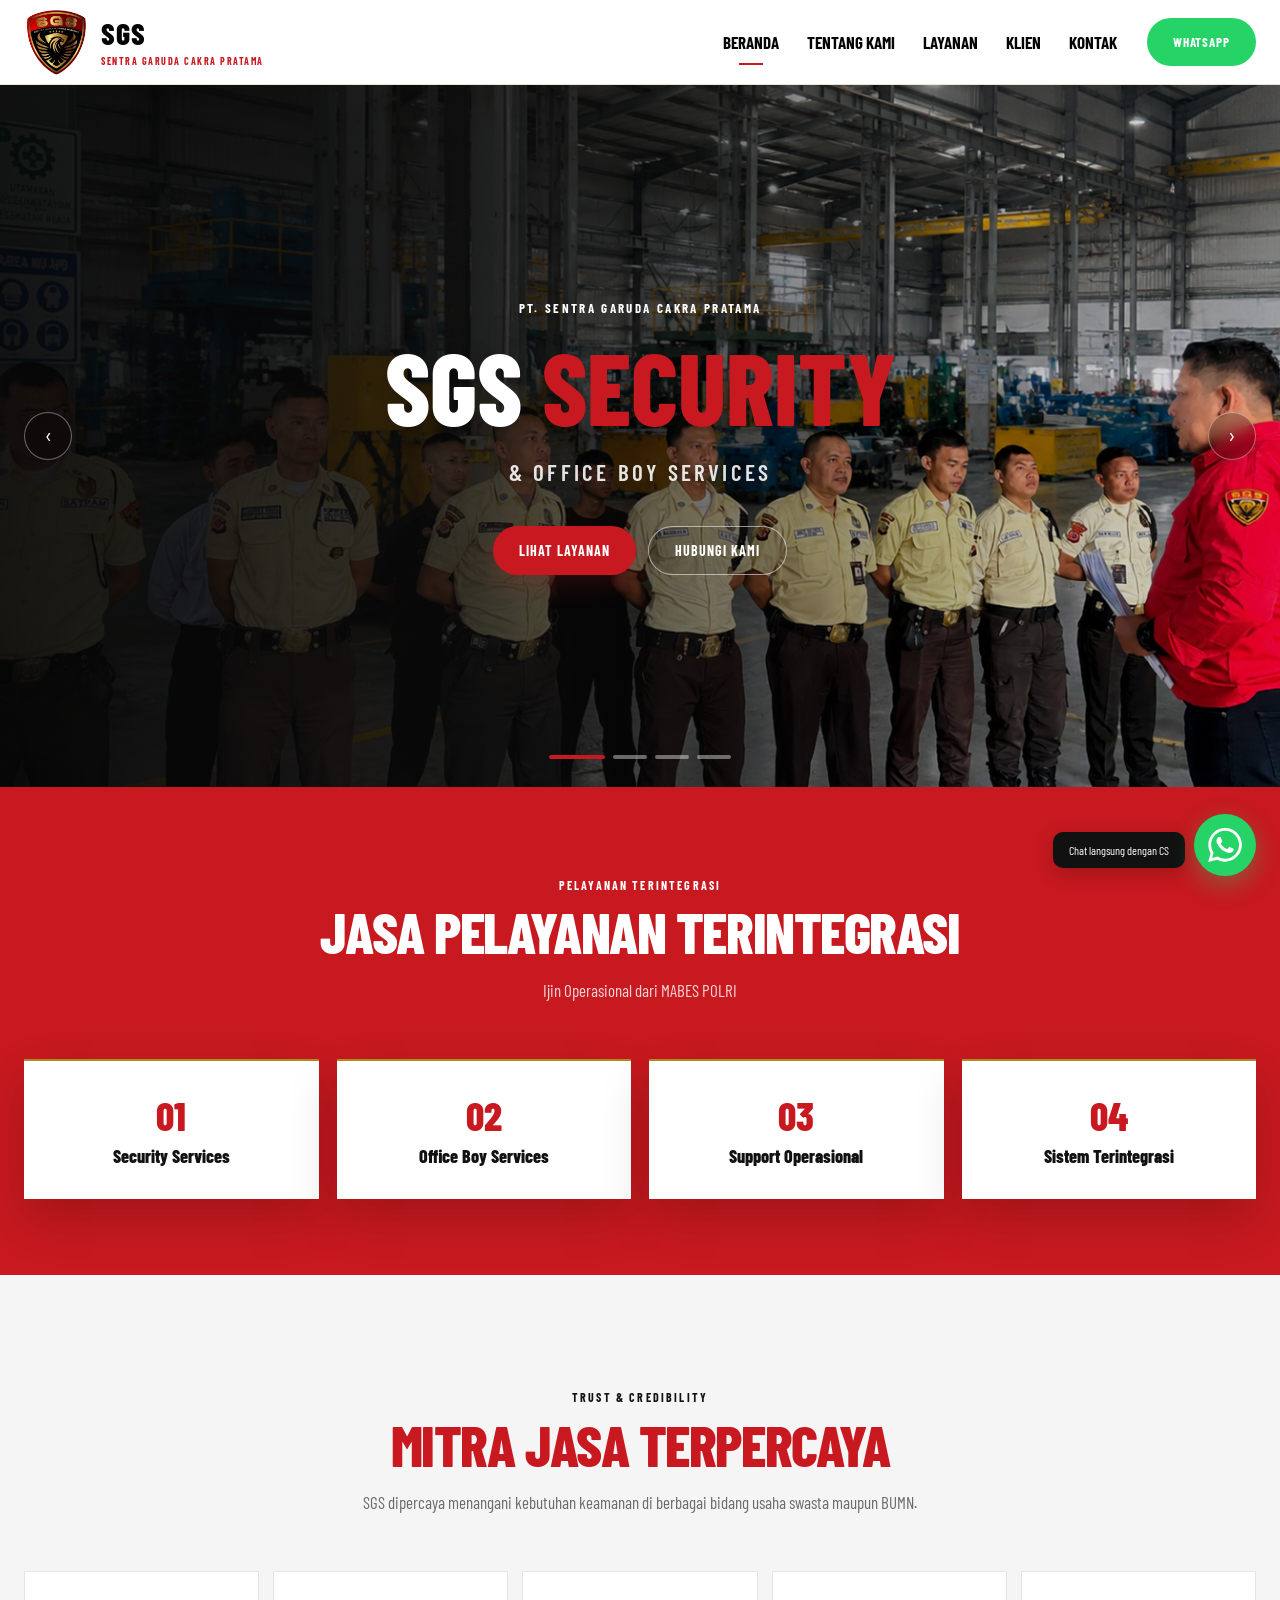
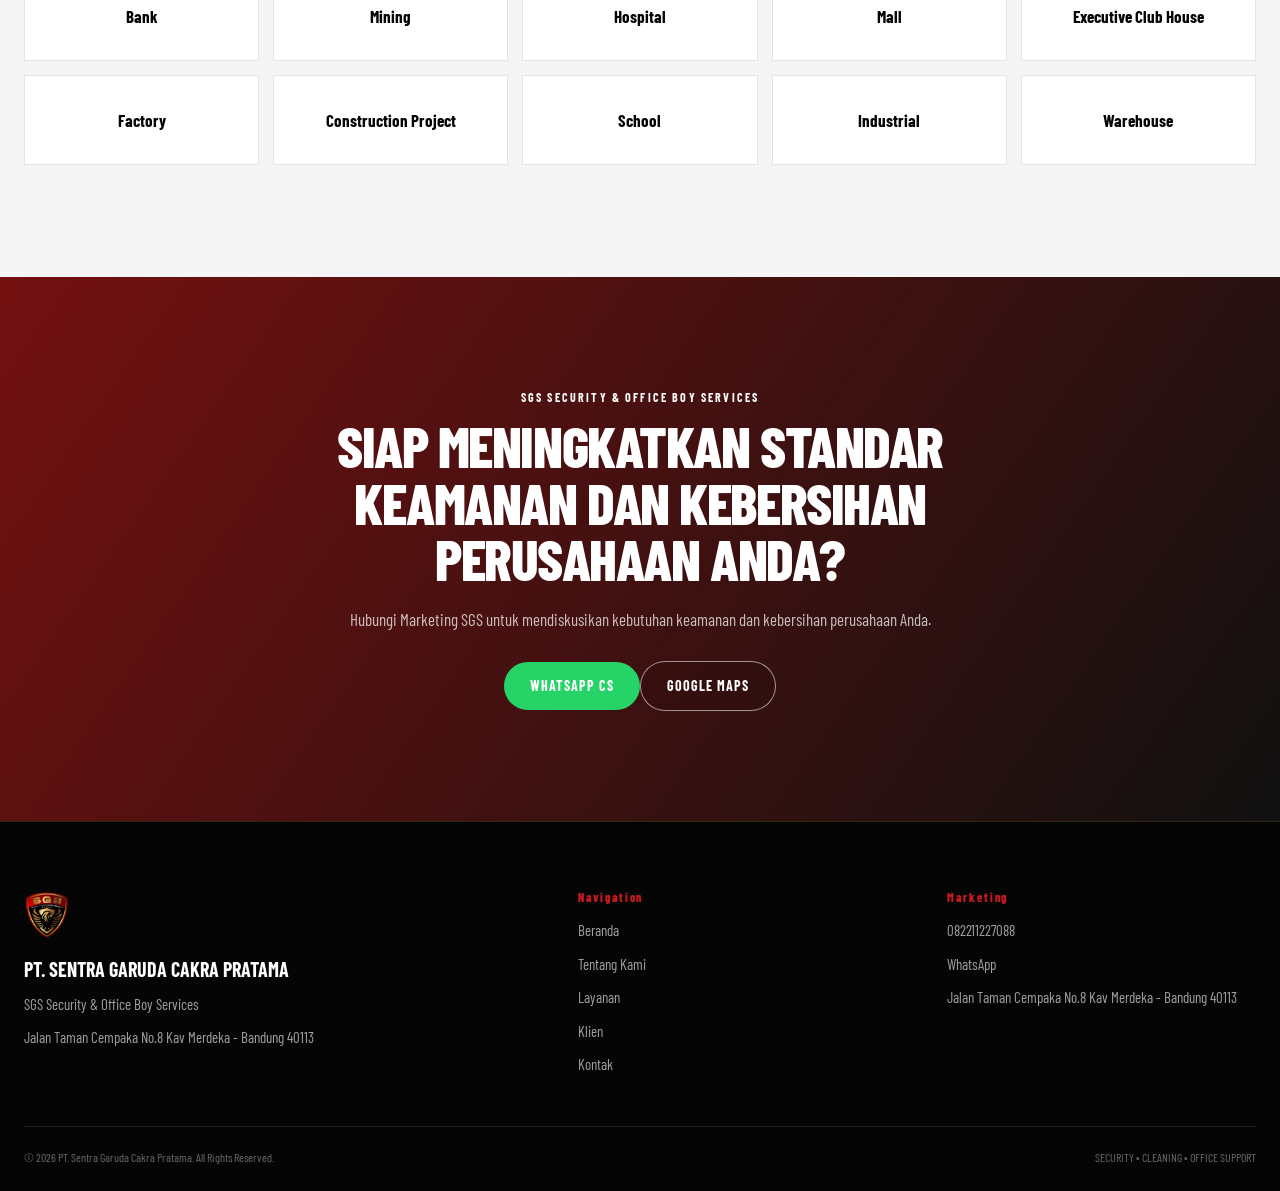
==== index.html @ d211cb9c "Update index.html" ====
<!doctype html>
<html lang="id"><head>
    <meta charset="UTF-8">
    <meta name="viewport" content="width=device-width, initial-scale=1.0">

    <title>PT. Sentra Garuda Cakra Pratama</title>

    <link rel="icon" type="image/png" href="assets/images/logo.png">

    <link rel="stylesheet" href="style.css">
</head><body><header class="navbar"><div class="container nav-inner"><a class="brand" href="index.html" aria-label="SGS Beranda">
      <img src="assets/images/logo.png" alt="Logo SGS">
      <span><strong>SGS</strong><small>SENTRA GARUDA CAKRA PRATAMA</small></span>
    </a><nav class="nav-links" aria-label="Navigasi utama">
      <a href="index.html" class="active">BERANDA</a>
      <a href="tentang.html" class="">TENTANG KAMI</a>
      <a href="layanan.html" class="">LAYANAN</a>
      <a href="klien.html" class="">KLIEN</a>
      <a href="kontak.html" class="">KONTAK</a>
    </nav>
      <a class="btn-wa nav-wa" href="https://wa.me/6282211227088" target="_blank" rel="noopener">WhatsApp</a>
      <button class="menu-toggle" aria-label="Buka menu" aria-expanded="false">☰</button>
    </div><nav class="mobile-drawer" aria-label="Navigasi mobile">
      <a href="index.html">Beranda</a><a href="tentang.html">Tentang Kami</a><a href="layanan.html">Layanan</a>
      <a href="kontak.html">Kontak</a>
      <a class="btn-wa" href="https://wa.me/6282211227088" target="_blank" rel="noopener">Hubungi via WhatsApp</a>
    </nav></header><main>
<main>
<section id="beranda" class="hero">
  <div class="hero-slides">
    <div class="hero-slide active"><img src="assets/images/satpam-industri-brief.jpg" alt="Security profesional SGS"></div>
    <div class="hero-slide"><img src="assets/images/IMG-20260704-WA0585.jpg" alt="Personel SGS profesional"></div>
    <div class="hero-slide"><img src="assets/images/hero-security.jpg" alt="Operasional SGS"></div>
    <div class="hero-slide"><img src="assets/images/tentang-kami-2.jpg" alt="Tim SGS"></div>
  </div>
  <div class="hero-content">
    <div class="hero-tag">PT. SENTRA GARUDA CAKRA PRATAMA</div>
    <h1>SGS <span>SECURITY</span></h1>
    <div class="hero-sub">&amp; Office Boy Services</div>
    <div class="hero-actions"><a class="btn btn-red" href="layanan.html">Lihat Layanan</a><a class="btn btn-outline" href="kontak.html">Hubungi Kami</a></div>
  </div>
  <button class="hero-arrow prev" aria-label="Slide sebelumnya">‹</button><button class="hero-arrow next" aria-label="Slide berikutnya">›</button>
  <div class="hero-dots" aria-label="Indikator slider"><button class="hero-dot active" aria-label="Slide 1"></button><button class="hero-dot" aria-label="Slide 2"></button><button class="hero-dot" aria-label="Slide 3"></button><button class="hero-dot" aria-label="Slide 4"></button></div>
</section>

<section class="integrated reveal">
  <div class="container">
    <div class="section-head">
      <div class="eyebrow" style="color:#fff">Pelayanan Terintegrasi</div>
      <h2>JASA PELAYANAN TERINTEGRASI</h2>
      <p>Ijin Operasional dari MABES POLRI</p>
    </div>
    <div class="pillars">
      <article class="pillar"><div class="num">01</div><h3>Security Services</h3></article>
      <article class="pillar"><div class="num">02</div><h3>Office Boy Services</h3></article>
      <article class="pillar"><div class="num">03</div><h3>Support Operasional</h3></article>
      <article class="pillar"><div class="num">04</div><h3>Sistem Terintegrasi</h3></article>
    </div>
  </div>
</section>

<section class="section trust reveal">
  <div class="container">
    <div class="section-head">
      <div class="eyebrow">Trust &amp; Credibility</div>
      <h2>MITRA JASA TERPERCAYA</h2>
      <p>SGS dipercaya menangani kebutuhan keamanan di berbagai bidang usaha swasta maupun BUMN.</p>
    </div>
    <div class="industry-grid">
      <div class="industry">Bank</div><div class="industry">Mining</div><div class="industry">Hospital</div>
      <div class="industry">Mall</div><div class="industry">Executive Club House</div><div class="industry">Factory</div>
      <div class="industry">Construction Project</div><div class="industry">School</div><div class="industry">Industrial</div>
      <div class="industry">Warehouse</div>
    </div>
  </div>
</section>

<section class="cta">
  <div class="container">
    <div class="eyebrow" style="color:#fff">SGS Security &amp; Office Boy Services</div>
    <h2>SIAP MENINGKATKAN STANDAR KEAMANAN DAN KEBERSIHAN PERUSAHAAN ANDA?</h2>
    <p>Hubungi Marketing SGS untuk mendiskusikan kebutuhan keamanan dan kebersihan perusahaan Anda.</p>
    <a class="btn-wa" href="https://wa.me/6282211227088" target="_blank" rel="noopener">Whatsapp CS</a><a class="btn btn-outline" href="kontak.html">Google Maps</a>
  </div>
</section>
</main><footer class="footer">
  <div class="container">
    <div class="footer-grid">
      <div class="footer-brand"><img src="assets/images/logo.png" alt="Logo SGS"><strong>PT. SENTRA GARUDA CAKRA PRATAMA</strong><p>SGS Security &amp; Office Boy Services</p><p>Jalan Taman Cempaka No.8 Kav Merdeka - Bandung 40113</p></div>
      <div><h4>Navigation</h4><a href="index.html">Beranda</a><a href="tentang.html">Tentang Kami</a><a href="layanan.html">Layanan</a><a href="tentang.html#klien">Klien</a><a href="kontak.html">Kontak</a></div>
      <div><h4>Marketing</h4><a href="tel:082211227088">082211227088</a><a href="https://wa.me/6282211227088" target="_blank" rel="noopener">WhatsApp</a><p>Jalan Taman Cempaka No.8 Kav Merdeka - Bandung 40113</p></div>
    </div>
    <div class="footer-bottom"><span>© 2026 PT. Sentra Garuda Cakra Pratama. All Rights Reserved.</span><span>SECURITY • CLEANING • OFFICE SUPPORT</span></div>
  </div>
</footer><a href="https://wa.me/6281234567890"
   class="wa-float"
   target="_blank"
   rel="noopener"
   aria-label="Chat WhatsApp">

    <svg viewBox="0 0 24 24" aria-hidden="true">
        <path d="M20.52 3.48A11.86 11.86 0 0 0 12.08 0C5.54 0 .22 5.32.22 11.86c0 2.09.55 4.13 1.59 5.93L.12 24l6.36-1.67a11.82 11.82 0 0 0 5.6 1.42h.01c6.54 0 11.86-5.32 11.86-11.86 0-3.17-1.23-6.15-3.43-8.41zM12.09 21.73h-.01a9.84 9.84 0 0 1-5.02-1.38l-.36-.21-3.77.99 1.01-3.67-.23-.38a9.85 9.85 0 0 1-1.51-5.22c0-5.43 4.42-9.85 9.86-9.85 2.63 0 5.1 1.03 6.96 2.89a9.8 9.8 0 0 1 2.89 6.96c0 5.44-4.42 9.87-9.82 9.87zm5.4-7.39c-.3-.15-1.77-.87-2.04-.97-.27-.1-.47-.15-.67.15-.2.3-.77.97-.95 1.17-.17.2-.35.22-.65.07-.3-.15-1.26-.46-2.4-1.47-.89-.79-1.49-1.77-1.66-2.07-.17-.3-.02-.46.13-.61.13-.13.3-.35.45-.52.15-.17.2-.3.3-.5.1-.2.05-.37-.02-.52-.07-.15-.67-1.62-.92-2.22-.24-.58-.49-.5-.67-.51h-.57c-.2 0-.52.07-.79.37-.27.3-1.04 1.02-1.04 2.49s1.07 2.89 1.22 3.09c.15.2 2.1 3.21 5.08 4.5.71.31 1.26.49 1.69.63.71.23 1.36.2 1.87.12.57-.08 1.77-.72 2.02-1.42.25-.7.25-1.3.17-1.42-.07-.12-.27-.2-.57-.35z"/>
    </svg>

</a>

<div class="wa-label">
    Chat langsung dengan CS
</div><script src="script.js"></script></body></html>
---- style.css ----
@import url('https://fonts.googleapis.com/css2?family=Barlow+Condensed:wght@400;500;600;700;800&display=swap');

/* =========================================================
   ROOT / GLOBAL
   ========================================================= */

:root {
    --red: #C7191F;
    --red-dark: #8F1717;
    --black: #050505;
    --dark: #111;
    --white: #fff;
    --light: #F5F5F5;
    --gray: #6B6B6B;
    --gold: #B28A24;
    --line: rgba(5, 5, 5, .10);
    --shadow: 0 18px 45px rgba(0, 0, 0, .09);
    --font: "Barlow Condensed", sans-serif;
}

* {
    box-sizing: border-box;
    margin: 0;
    padding: 0;
}

html {
    scroll-behavior: smooth;
}

body {
    font-family: var(--font);
    font-size: 17px;
    line-height: 1.7;
    color: var(--black);
    background: #fff;
    overflow-x: hidden;
}

img {
    display: block;
    max-width: 100%;
}

a {
    color: inherit;
    text-decoration: none;
}

button,
input,
textarea {
    font: inherit;
}

button {
    cursor: pointer;
}

.container {
    width: min(1320px, calc(100% - 48px));
    margin: auto;
}

h1,
h2,
h3,
h4 {
    font-weight: 800;
    line-height: .98;
}

h2 {
    font-size: clamp(38px, 4.5vw, 58px);
    letter-spacing: -.025em;
}

.eyebrow {
    font-size: 12px;
    font-weight: 700;
    letter-spacing: .18em;
    text-transform: uppercase;
    color: #111;
}

.section {
    padding: 112px 0;
}

.section-head {
    text-align: center;
    max-width: 760px;
    margin: 0 auto 54px;
}

.section-head h2 {
    color: var(--red);
    margin-top: 8px;
}

.section-head p {
    margin-top: 16px;
    color: var(--gray);
}


/* =========================================================
   BUTTONS
   ========================================================= */

.btn,
.btn-wa {
    display: inline-flex;
    align-items: center;
    justify-content: center;
    gap: 9px;
    min-height: 48px;
    padding: 12px 26px;
    border-radius: 999px;
    font-size: 14px;
    font-weight: 700;
    letter-spacing: .07em;
    text-transform: uppercase;
    transition: .3s ease;
}

.btn-red {
    background: var(--red);
    color: #fff;
    box-shadow: 0 10px 24px rgba(199, 25, 31, .18);
}

.btn-red:hover {
    background: var(--red-dark);
    transform: translateY(-2px);
}

.btn-outline {
    border: 1px solid rgba(255, 255, 255, .55);
    color: #fff;
    background: rgba(0, 0, 0, .08);
}

.btn-outline:hover {
    border-color: var(--red);
    color: var(--red);
    background: #fff;
}

.btn-wa {
    background: #25D366;
    color: #fff;
}

.btn-wa:hover {
    background: #128C4A;
    transform: translateY(-2px);
}


/* =========================================================
   NAVBAR / BRAND
   ========================================================= */

.navbar {
    position: sticky;
    top: 0;
    z-index: 100;
    background: rgba(255, 255, 255, .96);
    backdrop-filter: blur(14px);
    border-bottom: 1px solid rgba(178, 138, 36, .22);
}

.nav-inner {
    height: 84px;
    display: flex;
    align-items: center;
    gap: 30px;
}

.brand {
    display: flex;
    align-items: center;
    gap: 12px;
    margin-right: auto;
}

.brand img {
    width: 65px;
    height: 65px;
    object-fit: contain;
}

.brand span {
    display: flex;
    flex-direction: column;
    justify-content: center;
}

.brand strong {
    display: block;
    font-size: 30px;
    line-height: 1;
    font-weight: 800;
    letter-spacing: 1px;
}

.brand small {
    display: block;
    margin-top: 8px;
    font-size: 10px;
    line-height: 1;
    font-weight: 700;
    letter-spacing: 1.5px;
    color: var(--red);
}

.nav-links {
    display: flex;
    align-items: center;
    gap: 28px;
    font-size: 17px;
    font-weight: 700;
}

.nav-links a {
    position: relative;
    padding: 10px 0;
}

.nav-links a::after {
    content: "";
    position: absolute;
    left: 50%;
    bottom: 1px;
    width: 0;
    height: 2px;
    background: var(--red);
    transform: translateX(-50%);
    transition: .25s;
}

.nav-links a:hover::after,
.nav-links a.active::after {
    width: 24px;
}

.nav-wa {
    font-size: 13px;
    white-space: nowrap;
}

.menu-toggle {
    display: none;
    border: 0;
    background: none;
    font-size: 30px;
    line-height: 1;
}

.mobile-drawer {
    display: none;
}


/* =========================================================
   HERO
   ========================================================= */

.hero {
    position: relative;
    height: clamp(650px, 78vh, 800px);
    min-height: 620px;
    color: #fff;
    overflow: hidden;
    background: #111;
}

.hero-slides,
.hero-slide {
    position: absolute;
    inset: 0;
}

.hero-slide {
    opacity: 0;
    visibility: hidden;
    transition: opacity .7s ease;
}

.hero-slide.active {
    opacity: 1;
    visibility: visible;
}

.hero-slide img {
    width: 100%;
    height: 100%;
    object-fit: cover;
    transform: scale(1.02);
    transition: transform 6s ease;
}

.hero-slide.active img {
    transform: scale(1.08);
}

.hero-slide::after {
    content: "";
    position: absolute;
    inset: 0;
    background:
        linear-gradient(
            90deg,
            rgba(5, 5, 5, .93) 0%,
            rgba(10, 10, 10, .82) 36%,
            rgba(0, 0, 0, .32) 72%,
            rgba(0, 0, 0, .08)
        );
}

.hero-content {
    position: relative;
    z-index: 2;
    height: 100%;
    display: flex;
    flex-direction: column;
    align-items: center;
    justify-content: center;
    text-align: center;
    padding: 40px 24px;
}

.hero-tag {
    font-size: 13px;
    font-weight: 700;
    letter-spacing: .18em;
    text-transform: uppercase;
    color: #fff;
    margin-bottom: 18px;
}

.hero h1 {
    font-size: clamp(54px, 8vw, 100px);
    max-width: 900px;
    text-transform: uppercase;
    text-shadow: 0 10px 30px rgba(0, 0, 0, .3);
}

.hero h1 span {
    color: var(--red);
}

.hero-sub {
    margin-top: 18px;
    font-size: clamp(17px, 2vw, 23px);
    font-weight: 600;
    letter-spacing: .14em;
    text-transform: uppercase;
    color: rgba(255, 255, 255, .88);
}

.hero-actions {
    display: flex;
    gap: 12px;
    margin-top: 34px;
}

.hero-arrow {
    position: absolute;
    z-index: 5;
    top: 50%;
    width: 48px;
    height: 48px;
    border-radius: 50%;
    border: 1px solid rgba(255, 255, 255, .38);
    background: rgba(0, 0, 0, .22);
    color: #fff;
    font-size: 23px;
    transform: translateY(-50%);
    backdrop-filter: blur(8px);
}

.hero-arrow:hover {
    background: var(--red);
    border-color: var(--red);
}

.prev {
    left: 24px;
}

.next {
    right: 24px;
}

.hero-dots {
    position: absolute;
    z-index: 6;
    left: 50%;
    bottom: 28px;
    transform: translateX(-50%);
    display: flex;
    gap: 8px;
}

.hero-dot {
    width: 34px;
    height: 4px;
    border: 0;
    border-radius: 999px;
    background: rgba(255, 255, 255, .4);
}

.hero-dot.active {
    width: 56px;
    background: var(--red);
}


/* =========================================================
   PROFILE
   ========================================================= */

.profile-grid,
.partner-grid {
    display: grid;
    grid-template-columns: .9fr 1.1fr;
    gap: 80px;
    align-items: center;
}

.media-frame {
    position: relative;
}

.media-frame::before {
    content: "";
    position: absolute;
    top: -20px;
    left: -20px;
    width: 70%;
    height: 70%;
    border: 1px solid var(--gold);
    z-index: -1;
}

.media-frame img {
    width: 100%;
    aspect-ratio: 4 / 3;
    object-fit: cover;
    box-shadow: var(--shadow);
}

.copy h2 {
    color: var(--red);
    margin-top: 8px;
}

.copy p {
    margin-top: 18px;
    color: #000;
    max-width: 720px;
}

.copy p + p {
    margin-top: 12px;
}


/* =========================================================
   INTEGRATED / SERVICES
   ========================================================= */

.integrated {
    background: var(--red);
    color: #fff;
    padding: 88px 0 76px;
}

.integrated .section-head h2,
.services .section-head h2 {
    color: #fff;
}

.integrated .section-head p {
    color: rgba(255, 255, 255, .82);
}

.pillars {
    display: grid;
    grid-template-columns: repeat(4, 1fr);
    gap: 18px;
}

.pillar {
    background: #fff;
    color: #111;
    padding: 34px 24px;
    text-align: center;
    box-shadow: 0 20px 45px rgba(0, 0, 0, .18);
    border-top: 2px solid var(--gold);
}

.pillar .num {
    font-size: 40px;
    font-weight: 800;
    color: var(--red);
    line-height: 1;
}

.pillar h3 {
    font-size: 18px;
    margin-top: 13px;
}

.services {
    background: var(--red);
    color: #fff;
    padding-top: 40px;
}

.services .section-head {
    text-align: left;
    margin: 0 0 38px;
}

.gold-line {
    display: block;
    width: 84px;
    height: 2px;
    background: var(--gold);
    margin-top: 16px;
}

.service-grid {
    display: grid;
    grid-template-columns: repeat(6, minmax(0, 1fr));
    gap: 18px;
}

.service-card {
    background: #fff;
    color: #111;
    box-shadow: 0 12px 28px rgba(0, 0, 0, .13);
    transition: .3s ease;
    min-width: 0;
}

.service-card:hover {
    transform: translateY(-6px);
    box-shadow: 0 22px 42px rgba(0, 0, 0, .22);
}

.service-image {
    height: 150px;
    overflow: hidden;
    background: #ddd;
}

.service-image img {
    width: 100%;
    height: 100%;
    object-fit: cover;
    transition: .45s ease;
}

.service-card:hover .service-image img {
    transform: scale(1.045);
}

.service-body {
    min-height: 205px;
    padding: 24px 16px;
    display: flex;
    flex-direction: column;
    align-items: center;
    text-align: center;
}

.service-body h3 {
    font-size: 20px;
    color: var(--red);
    text-transform: uppercase;
}

.meta {
    margin-top: 10px;
    color: var(--gray);
    font-size: 13px;
}

.service-body .btn {
    margin-top: auto;
    min-height: 38px;
    padding: 8px 18px;
    font-size: 11px;
}


/* =========================================================
   OFFICE
   ========================================================= */

.office {
    padding: 112px 0;
}

.office-card {
    display: grid;
    grid-template-columns: 1.1fr 1fr;
    background: #fff;
    border: 1px solid var(--line);
    box-shadow: var(--shadow);
    overflow: hidden;
}

.office-card img {
    width: 100%;
    height: 100%;
    min-height: 390px;
    object-fit: cover;
}

.office-copy {
    padding: 52px;
}

.office-copy h2 {
    color: var(--red);
}

.office-copy p {
    margin-top: 18px;
    color: #000;
}

.feature-grid {
    display: grid;
    grid-template-columns: repeat(3, 1fr);
    gap: 18px;
    margin-top: 28px;
}

.feature {
    padding: 24px;
    border: 1px solid var(--line);
    background: var(--light);
}

.feature b {
    display: block;
    color: var(--red);
    font-size: 18px;
}

.feature span {
    display: block;
    margin-top: 5px;
    color: var(--gray);
}


/* =========================================================
   TRUST / INDUSTRY
   ========================================================= */

.trust {
    background: var(--light);
}

.industry-grid {
    display: grid;
    grid-template-columns: repeat(5, 1fr);
    gap: 14px;
}

.industry {
    background: #fff;
    border: 1px solid var(--line);
    padding: 24px 14px;
    text-align: center;
    font-weight: 700;
    min-height: 90px;
    display: grid;
    place-items: center;
}


/* =========================================================
   SYSTEM
   ========================================================= */

.system-grid {
    display: grid;
    grid-template-columns: 1.1fr .9fr;
    gap: 70px;
    align-items: center;
}

.system-visual {
    background: #111;
    color: #fff;
    padding: 42px;
    min-height: 390px;
    display: grid;
    place-items: center;
    position: relative;
    overflow: hidden;
}

.system-visual::before,
.system-visual::after {
    content: "";
    position: absolute;
    border: 1px solid rgba(199, 25, 31, .5);
    border-radius: 50%;
}

.system-visual::before {
    width: 260px;
    height: 260px;
}

.system-visual::after {
    width: 430px;
    height: 430px;
}

.system-core {
    position: relative;
    z-index: 2;
    width: 150px;
    height: 150px;
    border-radius: 50%;
    background: var(--red);
    display: grid;
    place-items: center;
    text-align: center;
    font-weight: 800;
    text-transform: uppercase;
    box-shadow: 0 0 0 14px rgba(199, 25, 31, .12);
}

.system-node {
    position: absolute;
    z-index: 3;
    background: #fff;
    color: #111;
    padding: 8px 14px;
    border-radius: 999px;
    font-size: 13px;
    font-weight: 700;
}

.node-a {
    top: 28px;
    left: 28px;
}

.node-b {
    top: 28px;
    right: 28px;
}

.node-c {
    bottom: 28px;
    left: 28px;
}

.node-d {
    bottom: 28px;
    right: 28px;
}


/* =========================================================
   TOPOLOGY - DARK
   ========================================================= */

.topology {
    background: #111;
    color: #fff;
}

.topology .section-head h2 {
    color: #fff;
}

.topology-map {
    position: relative;
    min-height: 420px;
    display: grid;
    place-items: center;
}

.topology-core {
    width: 190px;
    height: 190px;
    border-radius: 50%;
    border: 2px solid var(--red);
    display: grid;
    place-items: center;
    text-align: center;
    font-weight: 800;
    font-size: 22px;
    background: #171717;
    z-index: 2;
}

.topology-node {
    position: absolute;
    width: 180px;
    padding: 15px;
    text-align: center;
    border: 1px solid rgba(255, 255, 255, .2);
    background: #171717;
    font-weight: 700;
}

.topology-node::after {
    content: "";
    position: absolute;
    width: 1px;
    height: 120px;
    background: rgba(178, 138, 36, .55);
    left: 50%;
    z-index: -1;
}

.t1 {
    top: 0;
    left: 50%;
    transform: translateX(-50%);
}

.t1::after {
    top: 100%;
}

.t2 {
    left: 0;
    top: 50%;
    transform: translateY(-50%);
}

.t2::after {
    left: 100%;
    top: 50%;
    width: 160px;
    height: 1px;
}

.t3 {
    right: 0;
    top: 50%;
    transform: translateY(-50%);
}

.t3::after {
    right: 100%;
    left: auto;
    top: 50%;
    width: 160px;
    height: 1px;
}

.t4 {
    bottom: 0;
    left: 50%;
    transform: translateX(-50%);
}

.t4::after {
    bottom: 100%;
    top: auto;
}

.t5 {
    left: 18%;
    bottom: 30px;
}

.t6 {
    right: 18%;
    bottom: 30px;
}


/* =========================================================
   NETWORK TOPOLOGY
   ========================================================= */

.network-topology {
    position: relative;
    display: block;
    width: 100%;
    padding: 90px 0 110px;
    background: #fff;
    overflow: hidden;
}

.network-heading {
    position: relative;
    text-align: center;
    margin-bottom: 70px;
}

.network-heading span {
    display: block;
    margin-bottom: 10px;
    font-size: 13px;
    font-weight: 700;
    letter-spacing: 4px;
    text-transform: uppercase;
    color: #777;
}

.network-heading h2 {
    margin: 0;
    font-size: 42px;
    line-height: 1.15;
    font-weight: 800;
    letter-spacing: -1px;
    color: #111;
}

.topology-wrapper {
    position: relative;
    width: 100%;
    max-width: 1050px;
    height: 720px;
    margin: 0 auto;
}

.topology-item {
    position: absolute;
    width: 220px;
    text-align: center;
    z-index: 5;
}

.topology-logo {
    position: relative;
    width: 180px;
    height: 140px;
    margin: 0 auto 15px;
    display: flex;
    align-items: center;
    justify-content: center;
    background: #fff;
    transition: transform .45s ease, box-shadow .45s ease;
}

.topology-logo img {
    display: block;
    max-width: 150px;
    max-height: 120px;
    width: auto;
    height: auto;
    object-fit: contain;
    filter: grayscale(100%);
    opacity: .65;
    transition: filter .45s ease, opacity .45s ease, transform .45s ease;
}

.topology-item:hover .topology-logo {
    transform: translateY(-8px);
}

.topology-item:hover .topology-logo img {
    filter: grayscale(0%);
    opacity: 1;
    transform: scale(1.08);
}

.topology-item h4,
.topology-item strong {
    display: block;
    width: 100%;
    margin: 0;
    font-size: 12px;
    line-height: 1.4;
    font-weight: 700;
    letter-spacing: .5px;
    color: #555;
    text-align: center;
    transition: color .3s ease;
}

.topology-item:hover h4,
.topology-item:hover strong {
    color: #111;
}

.topology-center {
    position: absolute;
    left: 50%;
    top: 50%;
    width: 190px;
    height: 190px;
    transform: translate(-50%, -50%);
    display: flex;
    align-items: center;
    justify-content: center;
    border: 1px solid #ddd;
    border-radius: 50%;
    background: #fff;
    z-index: 10;
}

.topology-center::before {
    content: "";
    position: absolute;
    width: 160px;
    height: 160px;
    border: 1px solid #e21c2a;
    border-radius: 50%;
    transition: transform .5s ease;
}

.topology-center:hover::before {
    transform: scale(1.08);
}

.topology-center::after {
    display: none;
}

.topology-center-inner {
    position: relative;
    z-index: 2;
    text-align: center;
}

.topology-center-inner span {
    display: block;
    margin-bottom: 5px;
    font-size: 18px;
    font-weight: 800;
    color: #111;
}

.topology-center-inner strong {
    display: block;
    font-size: 16px;
    font-weight: 800;
    letter-spacing: .5px;
    color: #111;
}

.network-center {
    position: relative;
    width: 135px;
    height: 135px;
    display: flex;
    align-items: center;
    justify-content: center;
    z-index: 20;
}

.network-center img {
    width: 110px;
    height: auto;
    max-width: 110px;
    max-height: 110px;
    object-fit: contain;
    display: block;
    margin: 0;
}

.topology-item-1 {
    top: 20px;
    left: 80px;
}

.topology-item-2 {
    top: 20px;
    right: 80px;
}

.topology-item-3 {
    top: 270px;
    left: 0;
}

.topology-item-4 {
    top: 270px;
    right: 0;
}

.topology-item-5 {
    bottom: 10px;
    left: 80px;
}

.topology-item-6 {
    bottom: 10px;
    right: 80px;
}

.topology-line {
    position: absolute;
    background: #ddd;
    z-index: 1;
}

.line-top {
    width: 1px;
    height: 120px;
    top: 140px;
    left: 50%;
    transform: translateX(-50%);
}

.line-bottom {
    width: 1px;
    height: 120px;
    bottom: 130px;
    left: 50%;
    transform: translateX(-50%);
}

.line-left-top {
    width: 250px;
    height: 1px;
    top: 350px;
    left: 190px;
}

.line-right-top {
    width: 250px;
    height: 1px;
    top: 350px;
    right: 190px;
}

.line-left-bottom {
    width: 190px;
    height: 1px;
    top: 475px;
    left: 260px;
    transform: rotate(-25deg);
    transform-origin: left center;
}

.line-right-bottom {
    width: 190px;
    height: 1px;
    top: 475px;
    right: 260px;
    transform: rotate(25deg);
    transform-origin: right center;
}

.topology-line::after {
    content: "";
    position: absolute;
    width: 7px;
    height: 7px;
    border-radius: 50%;
    background: #e21c2a;
    top: 50%;
    left: 50%;
    transform: translate(-50%, -50%);
}


/* =========================================================
   WHY / PERFORMANCE
   ========================================================= */

.why-grid {
    display: grid;
    grid-template-columns: repeat(3, 1fr);
    gap: 16px;
}

.why-card {
    padding: 28px 20px;
    border: 1px solid var(--line);
    background: #fff;
    box-shadow: 0 10px 30px rgba(0, 0, 0, .05);
}

.why-card .num {
    font-size: 42px;
    color: var(--red);
    font-weight: 800;
}

.why-card h3 {
    font-size: 19px;
    margin-top: 12px;
}

.why-card p {
    margin-top: 9px;
    color: var(--gray);
    font-size: 15px;
}

.performance {
    background: var(--light);
}

.timeline {
    display: grid;
    grid-template-columns: repeat(5, 1fr);
    position: relative;
    gap: 18px;
}

.timeline::before {
    content: "";
    position: absolute;
    top: 38px;
    left: 7%;
    right: 7%;
    height: 2px;
    background: var(--gold);
}

.step {
    position: relative;
    text-align: center;
}

.step-num {
    width: 76px;
    height: 76px;
    border-radius: 50%;
    background: var(--red);
    color: #fff;
    margin: 0 auto 22px;
    display: grid;
    place-items: center;
    font-size: 27px;
    font-weight: 800;
    border: 7px solid var(--light);
    position: relative;
    z-index: 2;
}

.step h3 {
    font-size: 18px;
}

.step p {
    margin-top: 7px;
    color: var(--gray);
    font-size: 15px;
}


/* =========================================================
   CONTACT
   ========================================================= */

.contact {
    background: #fff;
}

.contact-grid {
    display: grid;
    grid-template-columns: .85fr 1.15fr;
    gap: 70px;
    align-items: start;
}

.contact-card {
    background: #111;
    color: #fff;
    padding: 42px;
    box-shadow: var(--shadow);
}

.contact-card h2 {
    color: #fff;
}

.contact-card h2 span {
    color: var(--red);
}

.contact-item {
    margin-top: 28px;
}

.contact-item b {
    display: block;
    color: #fff;
    font-size: 13px;
    letter-spacing: .14em;
}

.contact-item span {
    display: block;
    margin-top: 4px;
    color: rgba(255, 255, 255, .72);
}

.contact-actions {
    display: flex;
    gap: 10px;
    flex-wrap: wrap;
    margin-top: 28px;
}

.form {
    padding: 8px 0;
}

.field {
    margin-bottom: 18px;
}

.field label {
    display: block;
    font-weight: 700;
    margin-bottom: 6px;
}

.field input,
.field textarea {
    width: 100%;
    border: 1px solid #ccc;
    padding: 13px 15px;
    border-radius: 12px;
    outline: 0;
}

.field input:focus,
.field textarea:focus {
    border-color: var(--red);
    box-shadow: 0 0 0 3px rgba(199, 25, 31, .08);
}

.field textarea {
    min-height: 130px;
    resize: vertical;
}

.form-error {
    color: var(--red);
    font-size: 14px;
    margin-top: 6px;
    display: none;
}

.form-status {
    margin-top: 12px;
    font-weight: 600;
    display: none;
}

.map-wrap {
    height: 380px;
    border-top: 1px solid var(--line);
}

.map-wrap iframe {
    width: 100%;
    height: 100%;
    border: 0;
}


/* =========================================================
   CTA / FOOTER
   ========================================================= */

.cta {
    background: linear-gradient(125deg, #741010, #111);
    color: #fff;
    text-align: center;
    padding: 110px 0;
    position: relative;
    overflow: hidden;
}

.cta h2 {
    max-width: 820px;
    margin: 10px auto 18px;
}

.cta p {
    max-width: 650px;
    margin: auto;
    color: rgba(255, 255, 255, .72);
}

.cta .btn-wa {
    margin-top: 28px;
}

.footer {
    background: #050505;
    color: #fff;
    padding: 70px 0 24px;
    border-top: 1px solid rgba(178, 138, 36, .25);
}

.footer-grid {
    display: grid;
    grid-template-columns: 1.6fr 1fr 1fr;
    gap: 60px;
    padding-bottom: 40px;
    border-bottom: 1px solid rgba(255, 255, 255, .1);
}

.footer-brand img {
    width: 46px;
}

.footer-brand strong {
    display: block;
    margin-top: 14px;
    font-size: 20px;
}

.footer-brand p {
    margin-top: 6px;
    color: rgba(255, 255, 255, .5);
}

.footer h4 {
    font-size: 12px;
    letter-spacing: .16em;
    color: var(--red);
    margin-bottom: 15px;
}

.footer a,
.footer p {
    display: block;
    color: rgba(255, 255, 255, .62);
    font-size: 15px;
    margin-bottom: 8px;
}

.footer a:hover {
    color: #fff;
}

.footer-bottom {
    display: flex;
    justify-content: space-between;
    gap: 20px;
    padding-top: 20px;
    color: rgba(255, 255, 255, .4);
    font-size: 12px;
}


/* =========================================================
   PAGE HERO
   ========================================================= */

.page-hero {
    background: linear-gradient(
        110deg,
        #080808 0%,
        #161616 60%,
        #651015 100%
    );
    color: #fff;
    padding: 105px 0 92px;
    border-bottom: 2px solid var(--red);
}

.page-hero h1 {
    font-size: clamp(52px, 7vw, 86px);
    margin-top: 8px;
    text-transform: uppercase;
}

.page-hero h1 span {
    color: var(--red);
}

.page-hero p {
    max-width: 680px;
    margin-top: 18px;
    color: rgba(255, 255, 255, .72);
    font-size: 18px;
}

.services-page {
    padding: 88px 0;
}

.services-page .service-grid {
    margin-bottom: 0;
}


/* =========================================================
   CLIENT PAGE - HERO
   ========================================================= */

.client-hero {
    padding: 105px 0 88px;
    background:
        linear-gradient(
            100deg,
            rgba(7, 7, 7, .96),
            rgba(16, 16, 16, .86)
        ),
        url("assets/images/reference-3.jpg") center / cover;
    color: #fff;
}

.client-hero-grid {
    display: grid;
    grid-template-columns: 1.3fr .7fr;
    gap: 70px;
    align-items: end;
}

.client-hero h1 {
    margin: 0;
    font-size: clamp(58px, 7vw, 100px);
    line-height: .9;
    letter-spacing: -2px;
}

.client-hero h1 span {
    color: var(--red);
}

.client-hero p {
    max-width: 620px;
    margin: 26px 0 30px;
    color: rgba(255, 255, 255, .72);
    font-size: 17px;
    line-height: 1.7;
}

.client-hero-stat {
    padding-left: 35px;
    border-left: 1px solid rgba(255, 255, 255, .22);
}

.stat-big {
    font-size: clamp(80px, 9vw, 130px);
    line-height: .8;
    font-weight: 800;
    color: var(--red);
}

.stat-label {
    margin-top: 18px;
    font-size: 12px;
    font-weight: 800;
    letter-spacing: 3px;
}

.stat-rule {
    width: 55px;
    height: 3px;
    margin: 18px 0;
    background: var(--gold);
}

.client-hero-stat p {
    margin: 0;
    color: rgba(255, 255, 255, .58);
    font-size: 14px;
    line-height: 1.7;
}


/* =========================================================
   CLIENT PAGE - INTRO
   ========================================================= */

.client-intro {
    padding: 80px 0 55px;
    background: #fff;
}

.client-intro-grid {
    display: grid;
    grid-template-columns: 1fr 1fr;
    gap: 80px;
    align-items: end;
}

.client-intro .section-head {
    margin: 0;
}

.client-intro h2 {
    margin: 12px 0 0;
}

.client-intro h2 span {
    color: var(--red);
}

.client-intro-copy {
    max-width: 600px;
}

.client-intro-copy p {
    margin: 0;
    color: #555;
    font-size: 16px;
    line-height: 1.8;
}


/* =========================================================
   CLIENT PAGE - SECTORS
   ========================================================= */

.client-sectors {
    padding: 10px 0 100px;
    background: #fff;
}

.sector-mosaic {
    display: grid;
    grid-template-columns: repeat(4, minmax(0, 1fr));
    grid-auto-rows: 255px;
    gap: 14px;
}

.client-sectors .sector-mosaic {
    width: 100%;
    grid-template-columns: repeat(4, minmax(0, 1fr));
    grid-auto-rows: 270px;
    gap: 12px;
}

.sector-feature {
    position: relative;
    grid-column: span 2;
    grid-row: span 2;
    overflow: hidden;
    min-height: 0;
    background: #111;
}

.sector-feature.small {
    grid-column: span 2;
    grid-row: span 1;
}

.sector-bg {
    position: absolute;
    inset: 0;
    background-position: center;
    background-repeat: no-repeat;
    background-size: cover;
    transition: transform .6s ease;
}

.sector-feature:hover .sector-bg {
    transform: scale(1.045);
}

.sector-overlay {
    position: absolute;
    inset: 0;
    background:
        linear-gradient(
            to bottom,
            rgba(0, 0, 0, .02) 15%,
            rgba(0, 0, 0, .10) 45%,
            rgba(0, 0, 0, .82) 100%
        );
}

.sector-content {
    position: absolute;
    z-index: 2;
    left: 30px;
    right: 30px;
    bottom: 28px;
    color: #fff;
}

.sector-content span {
    display: block;
    margin-bottom: 8px;
    color: var(--gold);
    font-size: 10px;
    font-weight: 800;
    letter-spacing: 2px;
}

.sector-content h3 {
    margin: 0 0 6px;
    color: #fff;
    font-size: clamp(28px, 3vw, 40px);
    line-height: .95;
}

.sector-content p {
    max-width: 430px;
    margin: 0;
    color: rgba(255, 255, 255, .72);
    font-size: 13px;
    line-height: 1.6;
}

.sector-card {
    position: relative;
    display: flex;
    flex-direction: column;
    justify-content: flex-end;
    padding: 25px;
    min-height: 0;
    overflow: hidden;
    background: #f2f2f2;
    border: 1px solid #e5e5e5;
    transition: transform .3s ease, background .3s ease;
}

.sector-card:hover {
    transform: translateY(-4px);
    background: #e9e9e9;
}

.sector-card.dark {
    background: #151515;
    border-color: #151515;
    color: #fff;
}

.sector-card.dark:hover {
    background: #202020;
}

.sector-card.accent {
    background: var(--red);
    border-color: var(--red);
    color: #fff;
}

.sector-number {
    position: absolute;
    top: 20px;
    left: 22px;
    color: var(--red);
    font-size: 10px;
    font-weight: 800;
    letter-spacing: 2px;
}

.sector-card.dark .sector-number,
.sector-card.accent .sector-number {
    color: var(--gold);
}

.sector-icon {
    position: absolute;
    top: 20px;
    right: 20px;
    margin: 0;
    color: #111;
    font-size: 27px;
    line-height: 1;
    font-weight: 300;
}

.sector-card.dark .sector-icon,
.sector-card.accent .sector-icon {
    color: #fff;
}

.sector-card h3 {
    margin: 0 0 7px;
    font-size: 23px;
    line-height: 1;
}

.sector-card p {
    max-width: 240px;
    margin: 0;
    font-size: 12px;
    line-height: 1.6;
    opacity: .65;
}


/* =========================================================
   CLIENT PAGE - TYPOGRAPHIC SECTORS
   ========================================================= */

.sector-type-card {
    position: relative;
    display: flex;
    flex-direction: column;
    justify-content: flex-end;
    min-width: 0;
    min-height: 0;
    padding: 27px;
    overflow: hidden;
    border: 1px solid transparent;
    transition:
        transform .35s ease,
        box-shadow .35s ease,
        background .35s ease;
}

.sector-type-card:hover {
    transform: translateY(-5px);
    box-shadow: 0 16px 35px rgba(0, 0, 0, .12);
}

.sector-red {
    background: var(--red);
    color: #fff;
    border-color: var(--red);
}

.sector-red:hover {
    background: #b71919;
}

.sector-dark {
    background: #151515;
    color: #fff;
    border-color: #151515;
}

.sector-dark:hover {
    background: #202020;
}

.sector-light {
    background: #f1f1f1;
    color: #111;
    border-color: #e4e4e4;
}

.sector-light:hover {
    background: #e8e8e8;
}

.sector-index {
    position: absolute;
    top: 21px;
    left: 24px;
    font-size: 10px;
    font-weight: 800;
    letter-spacing: 2px;
    opacity: .8;
}

.sector-symbol {
    position: absolute;
    top: -17px;
    right: -5px;
    font-size: 118px;
    line-height: 1;
    font-weight: 900;
    letter-spacing: -8px;
    opacity: .055;
    pointer-events: none;
    transition: transform .4s ease, opacity .4s ease;
}

.sector-type-card:hover .sector-symbol {
    transform: translateY(5px);
    opacity: .10;
}

.sector-card-content {
    position: relative;
    z-index: 2;
}

.sector-card-content small {
    display: block;
    margin-bottom: 9px;
    font-size: 9px;
    font-weight: 800;
    letter-spacing: 2.5px;
    opacity: .55;
}

.sector-card-content h3 {
    margin: 0 0 9px;
    font-size: 28px;
    line-height: .95;
    letter-spacing: -.5px;
    font-weight: 800;
}

.sector-card-content p {
    max-width: 235px;
    margin: 0;
    font-size: 12px;
    line-height: 1.6;
    opacity: .62;
}

.sector-red .sector-card-content small {
    color: rgba(255, 255, 255, .7);
}

.sector-red .sector-card-content p {
    color: rgba(255, 255, 255, .75);
}

.sector-type-card::after {
    content: "";
    position: absolute;
    left: 27px;
    bottom: 25px;
    width: 32px;
    height: 2px;
    background: var(--gold);
    transition: width .35s ease;
}

.sector-type-card:hover::after {
    width: 55px;
}


/* =========================================================
   CLIENT PAGE - CAPABILITY
   ========================================================= */

.client-capability {
    background: #f5f5f5;
}

.capability-row {
    display: grid;
    grid-template-columns: repeat(4, 1fr);
    border-top: 1px solid #d6d6d6;
}

.capability-row article {
    min-height: 220px;
    padding: 30px 26px;
    border-right: 1px solid #d6d6d6;
}

.capability-row article:last-child {
    border-right: 0;
}

.capability-row span {
    color: var(--red);
    font-size: 11px;
    font-weight: 800;
    letter-spacing: 2px;
}

.capability-row h3 {
    margin: 45px 0 10px;
    font-size: 22px;
}

.capability-row p {
    margin: 0;
    color: #666;
    font-size: 14px;
    line-height: 1.65;
}


/* =========================================================
   CLIENT PAGE - QUOTE
   ========================================================= */

.client-quote {
    padding: 100px 0;
    background: #111;
    color: #fff;
    text-align: center;
}

.quote-mark {
    color: var(--red);
    font-family: Georgia, serif;
    font-size: 100px;
    line-height: .5;
}

.client-quote p {
    max-width: 850px;
    margin: 20px auto 26px;
    font-size: clamp(27px, 4vw, 48px);
    font-weight: 700;
    line-height: 1.08;
    letter-spacing: -1px;
}

.client-quote .gold-line {
    margin: 0 auto 20px;
}

.client-quote span {
    color: rgba(255, 255, 255, .5);
    font-size: 11px;
    font-weight: 800;
    letter-spacing: 3px;
}


/* =========================================================
   ANIMATION
   ========================================================= */

.reveal {
    opacity: 0;
    transform: translateY(20px);
    transition: .7s ease;
}

.reveal.visible {
    opacity: 1;
    transform: none;
}


/* =========================================================
   WHATSAPP FLOAT
   ========================================================= */

.wa-float {
    position: fixed;
    right: 24px;
    bottom: 24px;
    width: 62px;
    height: 62px;
    border-radius: 50%;
    background: #25D366;
    color: #fff;
    display: flex;
    align-items: center;
    justify-content: center;
    text-decoration: none;
    z-index: 9999;
    box-shadow: 0 8px 25px rgba(37, 211, 102, .35);
    transition:
        transform .3s ease,
        background .3s ease,
        box-shadow .3s ease;
}

.wa-float svg {
    width: 34px;
    height: 34px;
    fill: #fff;
    display: block;
}

.wa-float:hover {
    transform: translateY(-3px) scale(1.05);
    background: #128C7E;
    box-shadow: 0 12px 30px rgba(37, 211, 102, .45);
}

.wa-label {
    position: fixed;
    right: 95px;
    bottom: 32px;
    background: #111;
    color: #fff;
    padding: 12px 16px;
    border-radius: 10px;
    font-size: 12px;
    line-height: 1;
    white-space: nowrap;
    z-index: 9998;
    box-shadow: 0 5px 20px rgba(0, 0, 0, .2);
}


/* =========================================================
   RESPONSIVE - LARGE TABLET / SMALL DESKTOP
   ========================================================= */

@media (max-width: 1199px) {

    .nav-links {
        gap: 18px;
    }

    .service-grid {
        grid-template-columns: repeat(3, 1fr);
    }

    .industry-grid {
        grid-template-columns: repeat(3, 1fr);
    }

    .why-grid {
        grid-template-columns: repeat(3, 1fr);
    }

    .pillars {
        grid-template-columns: repeat(2, 1fr);
    }
}


/* =========================================================
   RESPONSIVE - TABLET
   ========================================================= */

@media (max-width: 1000px) {

    /* Client */
    .client-hero-grid {
        grid-template-columns: 1fr;
        gap: 45px;
    }

    .client-hero-stat {
        padding-top: 30px;
        padding-left: 0;
        border-top: 1px solid rgba(255, 255, 255, .2);
        border-left: 0;
    }

    .client-intro-grid {
        grid-template-columns: 1fr;
        gap: 30px;
    }

    .client-sectors .sector-mosaic {
        grid-template-columns: repeat(2, minmax(0, 1fr));
        grid-auto-rows: 240px;
    }

    .sector-feature {
        grid-column: span 2;
        grid-row: span 2;
    }

    .sector-feature.small {
        grid-column: span 2;
        grid-row: span 1;
    }

    .capability-row {
        grid-template-columns: repeat(2, 1fr);
    }

    .capability-row article:nth-child(2) {
        border-right: 0;
    }

    .capability-row article:nth-child(-n + 2) {
        border-bottom: 1px solid #d6d6d6;
    }
}


/* =========================================================
   RESPONSIVE - MOBILE
   ========================================================= */

@media (max-width: 767px) {

    body {
        font-size: 16px;
    }

    .container {
        width: min(100% - 32px, 1320px);
    }

    .section {
        padding: 78px 0;
    }


    /* -----------------------------------------------------
       NAVBAR
       ----------------------------------------------------- */

    .nav-inner {
        height: 74px;
    }

    .nav-links,
    .nav-wa {
        display: none;
    }

    .menu-toggle {
        display: block;
    }

    .mobile-drawer {
        position: fixed;
        inset: 74px 0 auto 0;
        background: #fff;
        display: flex;
        flex-direction: column;
        padding: 24px 20px;
        gap: 6px;
        transform: translateY(-130%);
        transition: .35s;
        box-shadow: 0 20px 40px rgba(0, 0, 0, .14);
        z-index: 99;
    }

    .mobile-drawer.open {
        transform: none;
    }

    .mobile-drawer a {
        padding: 15px;
        border-bottom: 1px solid var(--line);
        font-size: 19px;
        font-weight: 700;
    }

    .mobile-drawer .btn-wa {
        margin-top: 12px;
    }


    /* -----------------------------------------------------
       BRAND
       ----------------------------------------------------- */

    .brand {
        gap: 10px;
    }

    .brand img {
        width: 58px;
        height: 58px;
    }

    .brand strong {
        font-size: 27px;
    }

    .brand small {
        font-size: 8px;
        letter-spacing: 1.2px;
        margin-top: 7px;
    }


    /* -----------------------------------------------------
       HERO
       ----------------------------------------------------- */

    .hero {
        height: 680px;
        min-height: 0;
    }

    .hero-slide::after {
        background:
            linear-gradient(
                180deg,
                rgba(5, 5, 5, .35),
                rgba(5, 5, 5, .92) 80%
            );
    }

    .hero-content {
        justify-content: flex-end;
        padding-bottom: 74px;
    }

    .hero h1 {
        font-size: clamp(48px, 14vw, 68px);
    }

    .hero-sub {
        font-size: 13px;
    }

    .hero-actions {
        width: 100%;
        flex-direction: column;
    }

    .hero-actions .btn {
        width: 100%;
    }

    .hero-arrow {
        width: 40px;
        height: 40px;
    }

    .prev {
        left: 10px;
    }

    .next {
        right: 10px;
    }


    /* -----------------------------------------------------
       GENERAL GRIDS
       ----------------------------------------------------- */

    .profile-grid,
    .partner-grid,
    .system-grid,
    .contact-grid {
        grid-template-columns: 1fr;
        gap: 44px;
    }

    .pillars,
    .service-grid,
    .feature-grid,
    .why-grid {
        grid-template-columns: 1fr;
    }

    .service-grid {
        gap: 18px;
    }

    .service-image {
        height: 200px;
    }

    .office-card {
        grid-template-columns: 1fr;
    }

    .office-card img {
        min-height: 250px;
    }

    .office-copy {
        padding: 30px 22px;
    }

    .industry-grid {
        grid-template-columns: repeat(2, 1fr);
    }

    .industry {
        min-height: 78px;
    }


    /* -----------------------------------------------------
       SYSTEM
       ----------------------------------------------------- */

    .system-visual {
        min-height: 330px;
        padding: 20px;
    }

    .node-a {
        top: 15px;
        left: 15px;
    }

    .node-b {
        top: 15px;
        right: 15px;
    }

    .node-c {
        bottom: 15px;
        left: 15px;
    }

    .node-d {
        bottom: 15px;
        right: 15px;
    }


    /* -----------------------------------------------------
       TIMELINE
       ----------------------------------------------------- */

    .timeline {
        grid-template-columns: 1fr;
        gap: 24px;
    }

    .timeline::before {
        top: 38px;
        bottom: 38px;
        left: 38px;
        width: 2px;
        height: auto;
        right: auto;
    }

    .step {
        display: grid;
        grid-template-columns: 76px 1fr;
        gap: 16px;
        text-align: left;
        align-items: center;
    }

    .step-num {
        margin: 0;
    }

    .step p {
        grid-column: 2;
    }


    /* -----------------------------------------------------
       CONTACT / FOOTER
       ----------------------------------------------------- */

    .contact-card {
        padding: 30px 22px;
    }

    .map-wrap {
        height: 320px;
    }

    .footer-grid {
        grid-template-columns: 1fr;
        gap: 35px;
    }

    .footer-bottom {
        flex-direction: column;
    }


    /* -----------------------------------------------------
       PAGE HERO
       ----------------------------------------------------- */

    .page-hero {
        padding: 76px 0 65px;
    }

    .page-hero h1 {
        font-size: 48px;
    }

    .services-page {
        padding: 65px 0;
    }


    /* -----------------------------------------------------
       CLIENT HERO
       ----------------------------------------------------- */

    .client-hero {
        padding: 70px 0 60px;
    }

    .client-hero h1 {
        font-size: 50px;
        letter-spacing: -1px;
    }

    .client-hero p {
        font-size: 15px;
    }


    /* -----------------------------------------------------
       CLIENT INTRO
       ----------------------------------------------------- */

    .client-intro {
        padding: 60px 0 40px;
    }

    .client-intro-copy p {
        font-size: 14px;
    }


    /* -----------------------------------------------------
       CLIENT SECTORS
       ----------------------------------------------------- */

    .client-sectors {
        padding: 10px 0 70px;
    }

    .client-sectors .sector-mosaic {
        grid-template-columns: 1fr;
        grid-auto-rows: 220px;
        gap: 10px;
    }

    .sector-feature,
    .sector-feature.small {
        grid-column: auto;
        grid-row: auto;
        min-height: 300px;
    }

    .sector-card {
        min-height: 210px;
    }

    .sector-content {
        left: 22px;
        right: 22px;
        bottom: 22px;
    }

    .sector-content h3 {
        font-size: 30px;
    }

    .sector-content p {
        font-size: 12px;
    }

    .sector-type-card {
        padding: 24px;
        min-height: 220px;
    }

    .sector-symbol {
        font-size: 95px;
    }

    .sector-card-content h3 {
        font-size: 26px;
    }


    /* -----------------------------------------------------
       CAPABILITY
       ----------------------------------------------------- */

    .capability-row {
        grid-template-columns: 1fr;
    }

    .capability-row article {
        min-height: auto;
        padding: 25px;
        border-right: 0 !important;
        border-bottom: 1px solid #d6d6d6 !important;
    }

    .capability-row article:last-child {
        border-bottom: 0 !important;
    }


    /* -----------------------------------------------------
       CLIENT QUOTE
       ----------------------------------------------------- */

    .client-quote {
        padding: 75px 0;
    }


    /* -----------------------------------------------------
       WHATSAPP
       ----------------------------------------------------- */

    .wa-float {
        right: 18px;
        bottom: 20px;
        width: 58px;
        height: 58px;
    }

    .wa-float svg {
        width: 34px;
        height: 34px;
    }

    .wa-label {
        display: block !important;
        right: 86px;
        bottom: 28px;
        padding: 11px 13px;
        font-size: 11px;
        border-radius: 9px;
        white-space: nowrap;
    }


    /* -----------------------------------------------------
       NETWORK TOPOLOGY - MOBILE
       ----------------------------------------------------- */

    .network-topology {
        width: 100%;
        padding: 55px 15px 70px !important;
        overflow: hidden;
        background: #fff;
    }

    .network-topology .container {
        width: 100%;
        max-width: 100%;
        padding: 0;
    }

    .network-heading {
        text-align: center;
        margin-bottom: 40px;
    }

    .network-heading span {
        display: block;
        font-size: 11px;
        font-weight: 700;
        letter-spacing: 3px;
        margin-bottom: 8px;
    }

    .network-heading h2 {
        font-size: 28px;
        line-height: 1.1;
        margin: 0;
    }

    .topology-wrapper {
        position: relative !important;
        width: 100% !important;
        height: auto !important;
        min-height: 0 !important;
        display: grid !important;
        grid-template-columns: 1fr 1fr !important;
        grid-template-areas:
            "top-left top-right"
            "center center"
            "middle-left middle-right"
            "bottom-left bottom-right";
        gap: 35px 12px !important;
        padding: 0 !important;
        margin: 0 auto !important;
        overflow: visible !important;
    }

    .topology-line {
        display: none !important;
    }

    .topology-item {
        position: relative !important;
        left: auto !important;
        right: auto !important;
        top: auto !important;
        bottom: auto !important;
        transform: none !important;
        width: 100% !important;
        max-width: 170px !important;
        height: auto !important;
        margin: 0 auto !important;
        display: flex !important;
        flex-direction: column !important;
        align-items: center !important;
        justify-content: flex-start !important;
        text-align: center !important;
        z-index: 2;
    }

    .topology-item-1 {
        grid-area: top-left;
    }

    .topology-item-2 {
        grid-area: top-right;
    }

    .topology-item-3 {
        grid-area: middle-left;
    }

    .topology-item-4 {
        grid-area: middle-right;
    }

    .topology-item-5 {
        grid-area: bottom-left;
    }

    .topology-item-6 {
        grid-area: bottom-right;
    }

    .topology-logo {
        width: 145px !important;
        height: 115px !important;
        display: flex !important;
        align-items: center !important;
        justify-content: center !important;
        margin: 0 auto 12px !important;
        overflow: hidden;
    }

    .topology-logo img {
        position: relative !important;
        width: auto !important;
        height: auto !important;
        max-width: 140px !important;
        max-height: 105px !important;
        object-fit: contain !important;
        margin: 0 auto !important;
        display: block !important;
        transform: none !important;
    }

    .topology-item h4,
    .topology-item strong {
        display: block;
        width: 100%;
        font-size: 10px;
        line-height: 1.4;
        font-weight: 700;
        text-transform: uppercase;
        text-align: center;
    }

    .topology-center {
        grid-area: center;
        position: relative !important;
        left: auto !important;
        right: auto !important;
        top: auto !important;
        bottom: auto !important;
        transform: none !important;
        width: 245px !important;
        height: 245px !important;
        margin: 25px auto !important;
        border-radius: 50%;
        display: flex !important;
        align-items: center !important;
        justify-content: center !important;
        background: #fff;
        border: 1px solid #ddd;
        z-index: 10;
    }

    .topology-center::before {
        content: "";
        position: absolute;
        width: 205px;
        height: 205px;
        border-radius: 50%;
        border: 1px solid #e51c2a;
    }

    .topology-center::after {
        content: "";
        display: block;
        position: absolute;
        width: 175px;
        height: 175px;
        border-radius: 50%;
        border: 1px solid #e51c2a;
    }

    .network-center {
        position: relative;
        width: 135px !important;
        height: 135px !important;
        display: flex !important;
        align-items: center !important;
        justify-content: center !important;
        z-index: 20;
    }

    .network-center img {
        width: 110px !important;
        height: auto !important;
        max-width: 110px !important;
        max-height: 110px !important;
        object-fit: contain !important;
        display: block !important;
        margin: 0 !important;
    }

    .topology-item,
    .topology-center,
    .topology-logo,
    .network-center {
        float: none !important;
        clear: both !important;
    }
}


/* =========================================================
   RESPONSIVE - VERY SMALL MOBILE
   ========================================================= */

@media (max-width: 380px) {

    .network-topology {
        padding-left: 10px !important;
        padding-right: 10px !important;
    }

    .network-heading h2 {
        font-size: 24px;
    }

    .topology-wrapper {
        gap: 25px 5px !important;
    }

    .topology-item {
        max-width: 145px !important;
    }

    .topology-logo {
        width: 125px !important;
        height: 100px !important;
    }

    .topology-logo img {
        max-width: 120px !important;
        max-height: 90px !important;
    }

    .topology-center {
        width: 215px !important;
        height: 215px !important;
    }

    .topology-center::before {
        width: 180px;
        height: 180px;
    }

    .topology-center::after {
        width: 155px;
        height: 155px;
    }

    .network-center img {
        width: 90px !important;
        max-width: 90px !important;
    }

    .topology-item h4,
    .topology-item strong {
        font-size: 9px;
    }
}
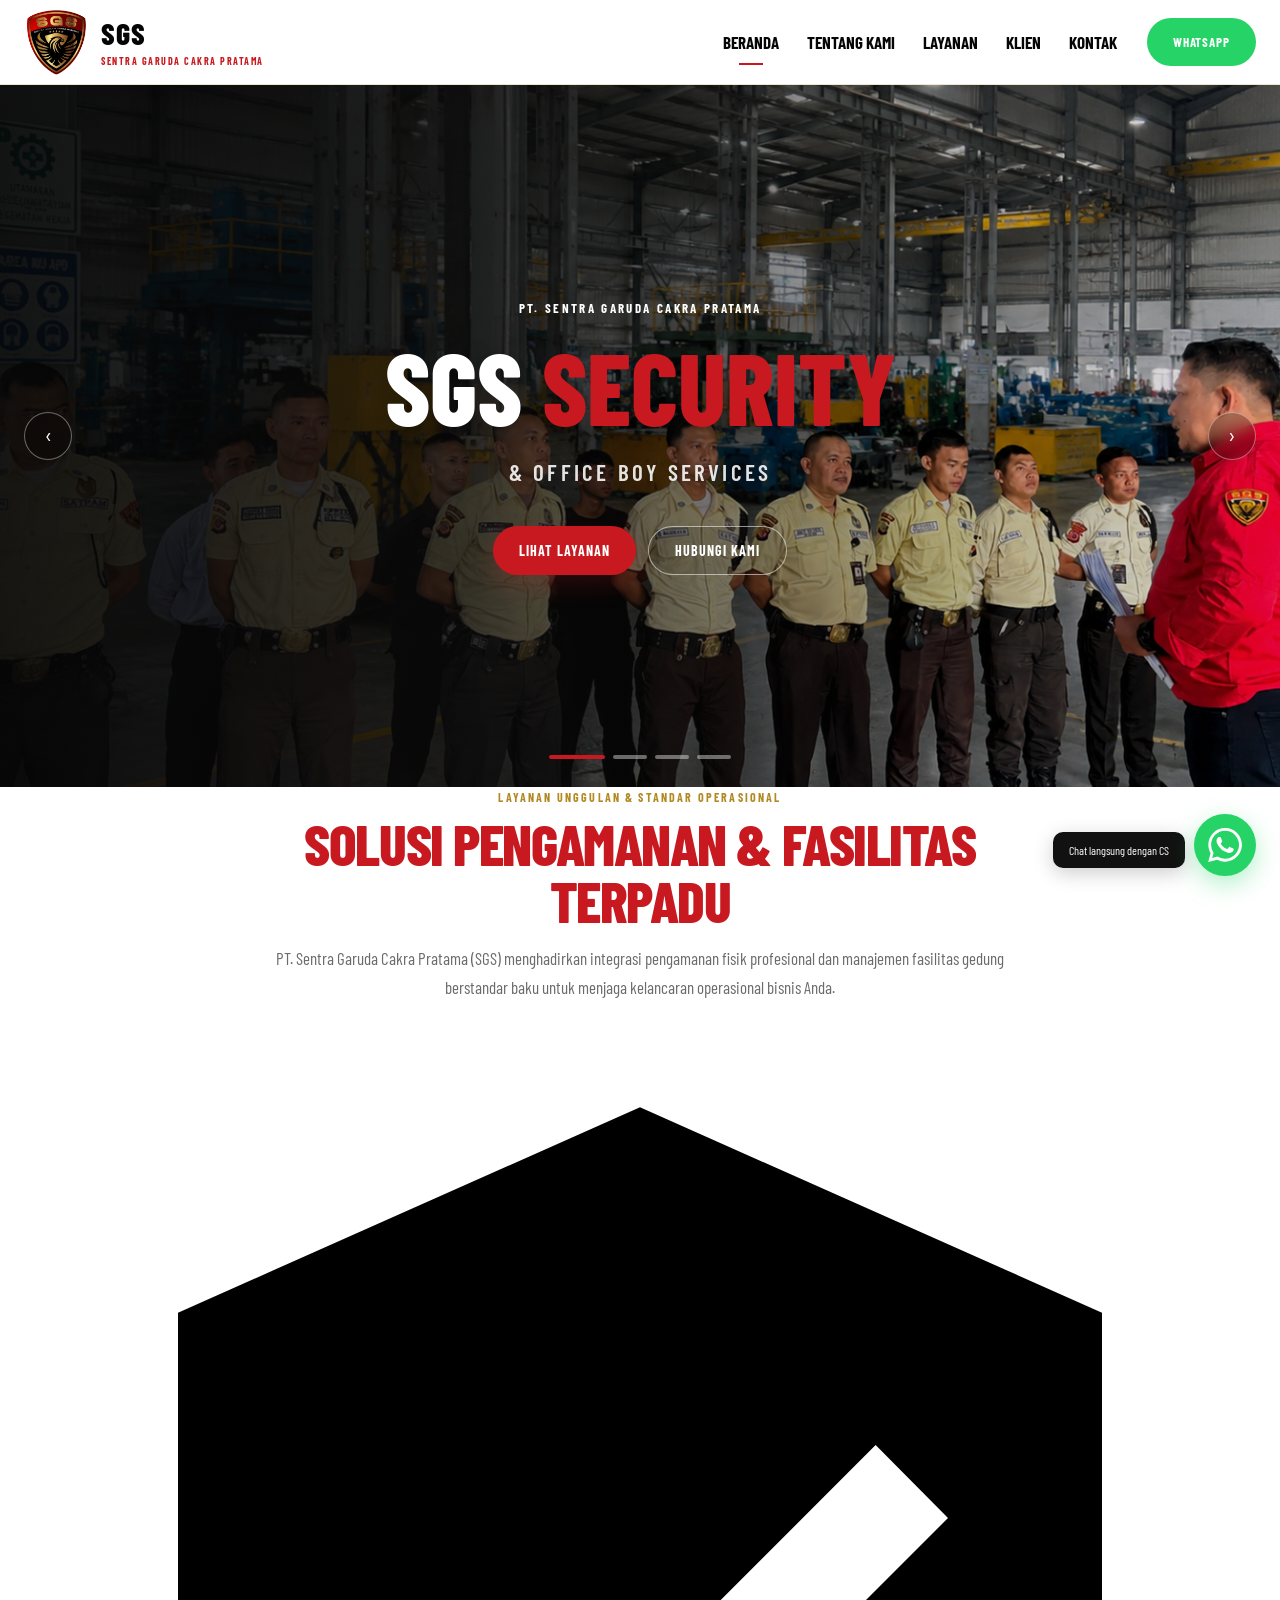
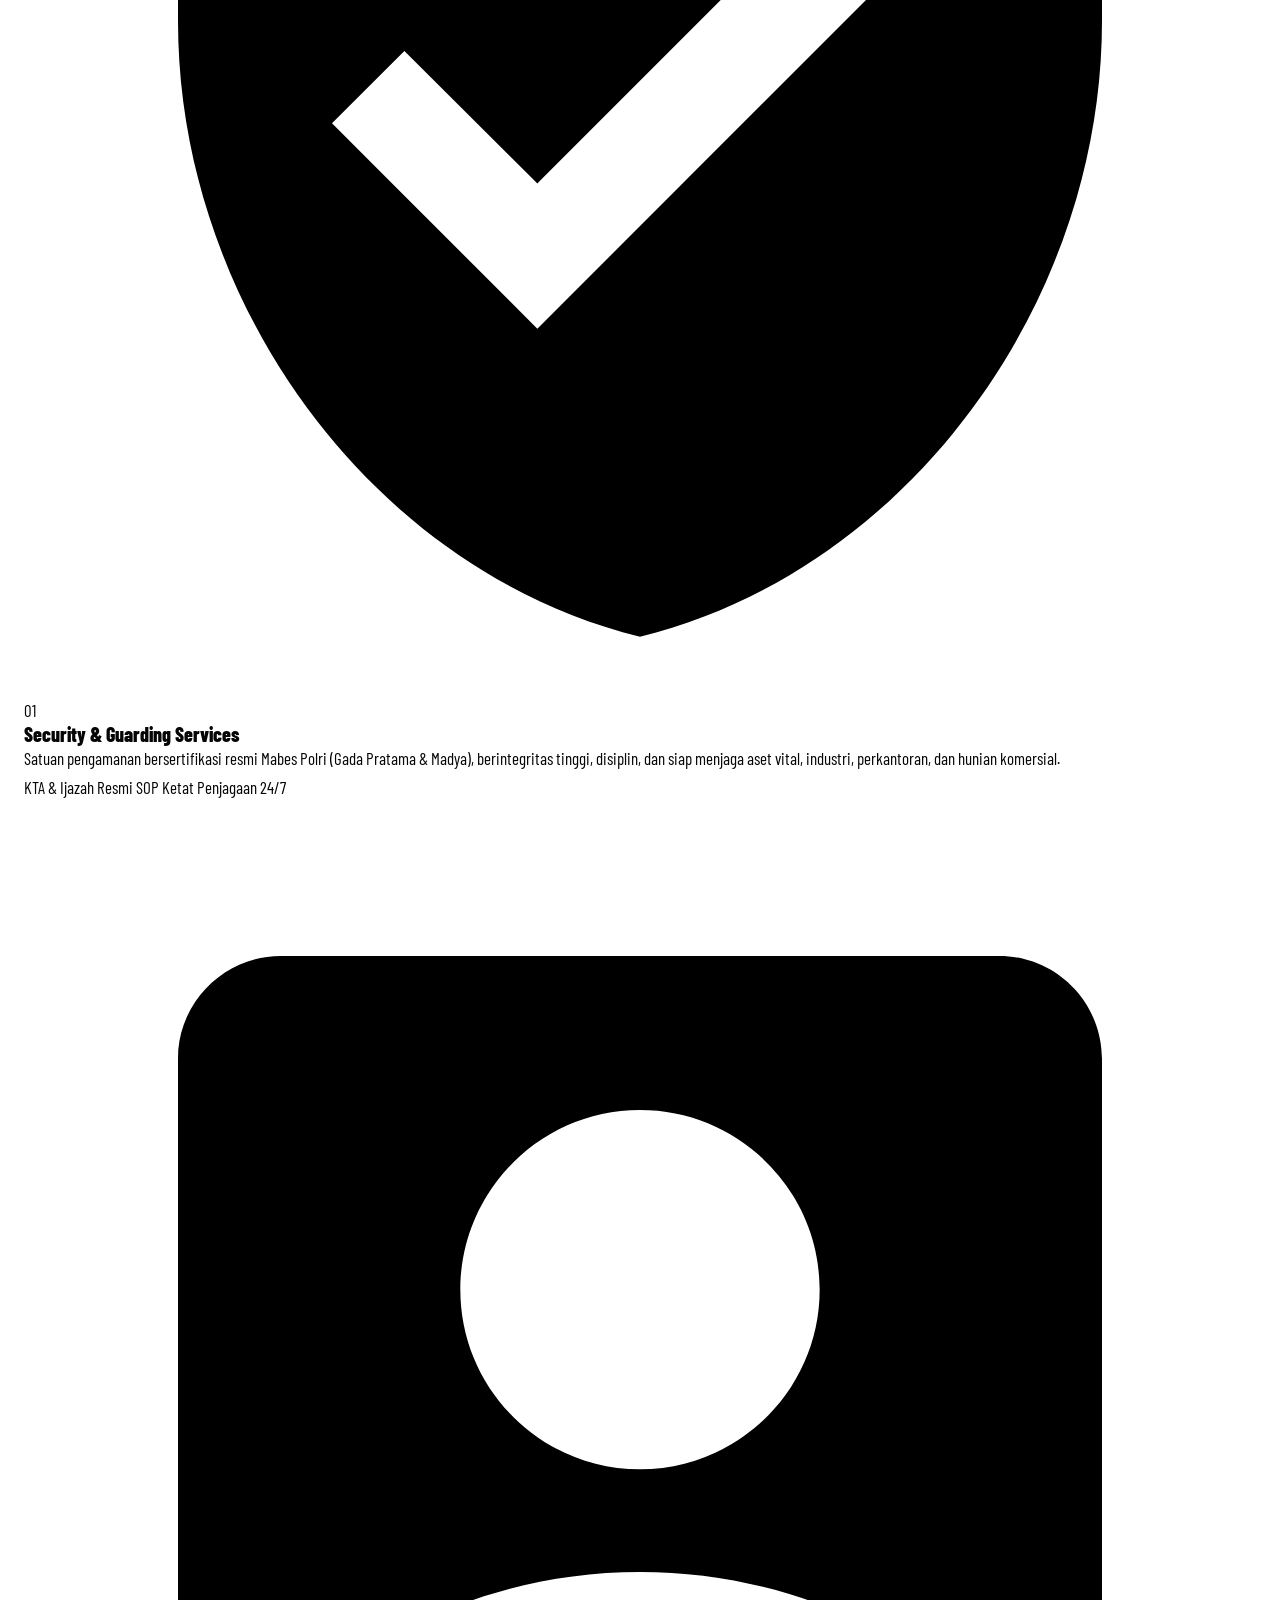
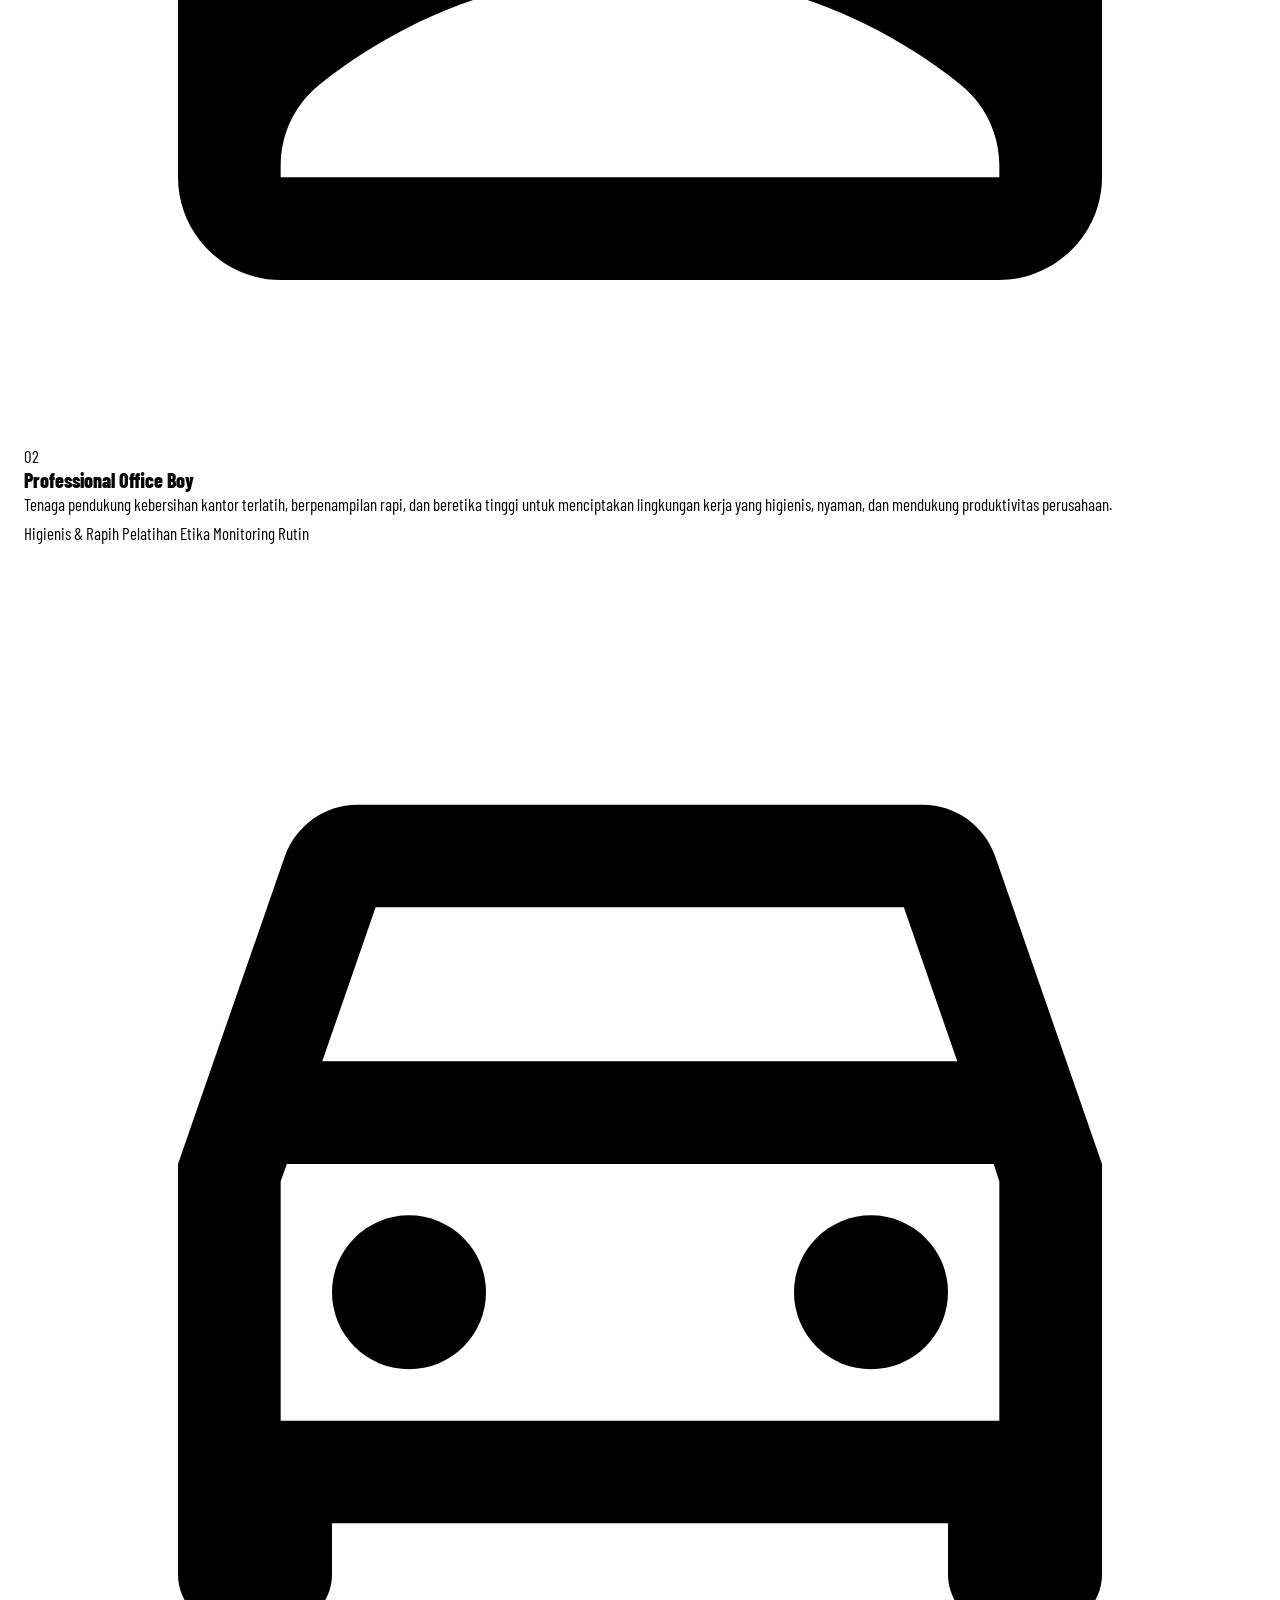
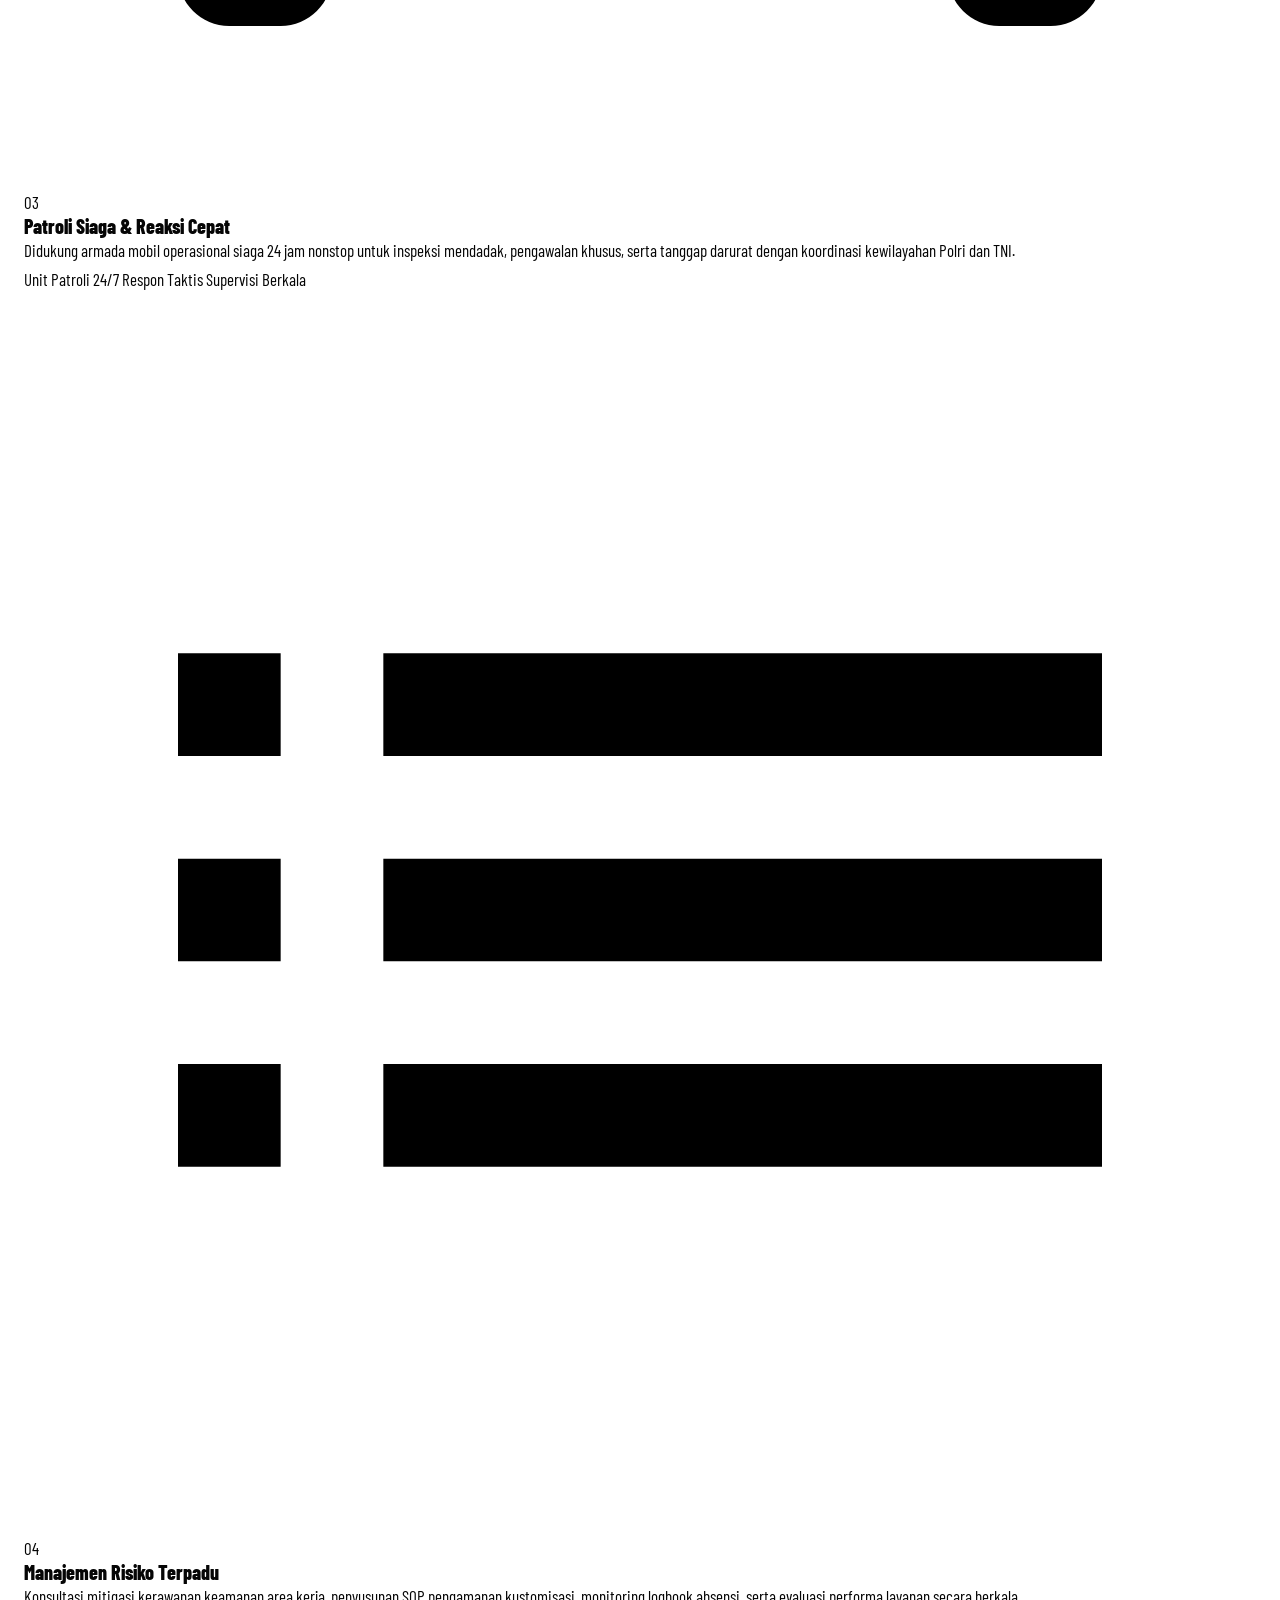
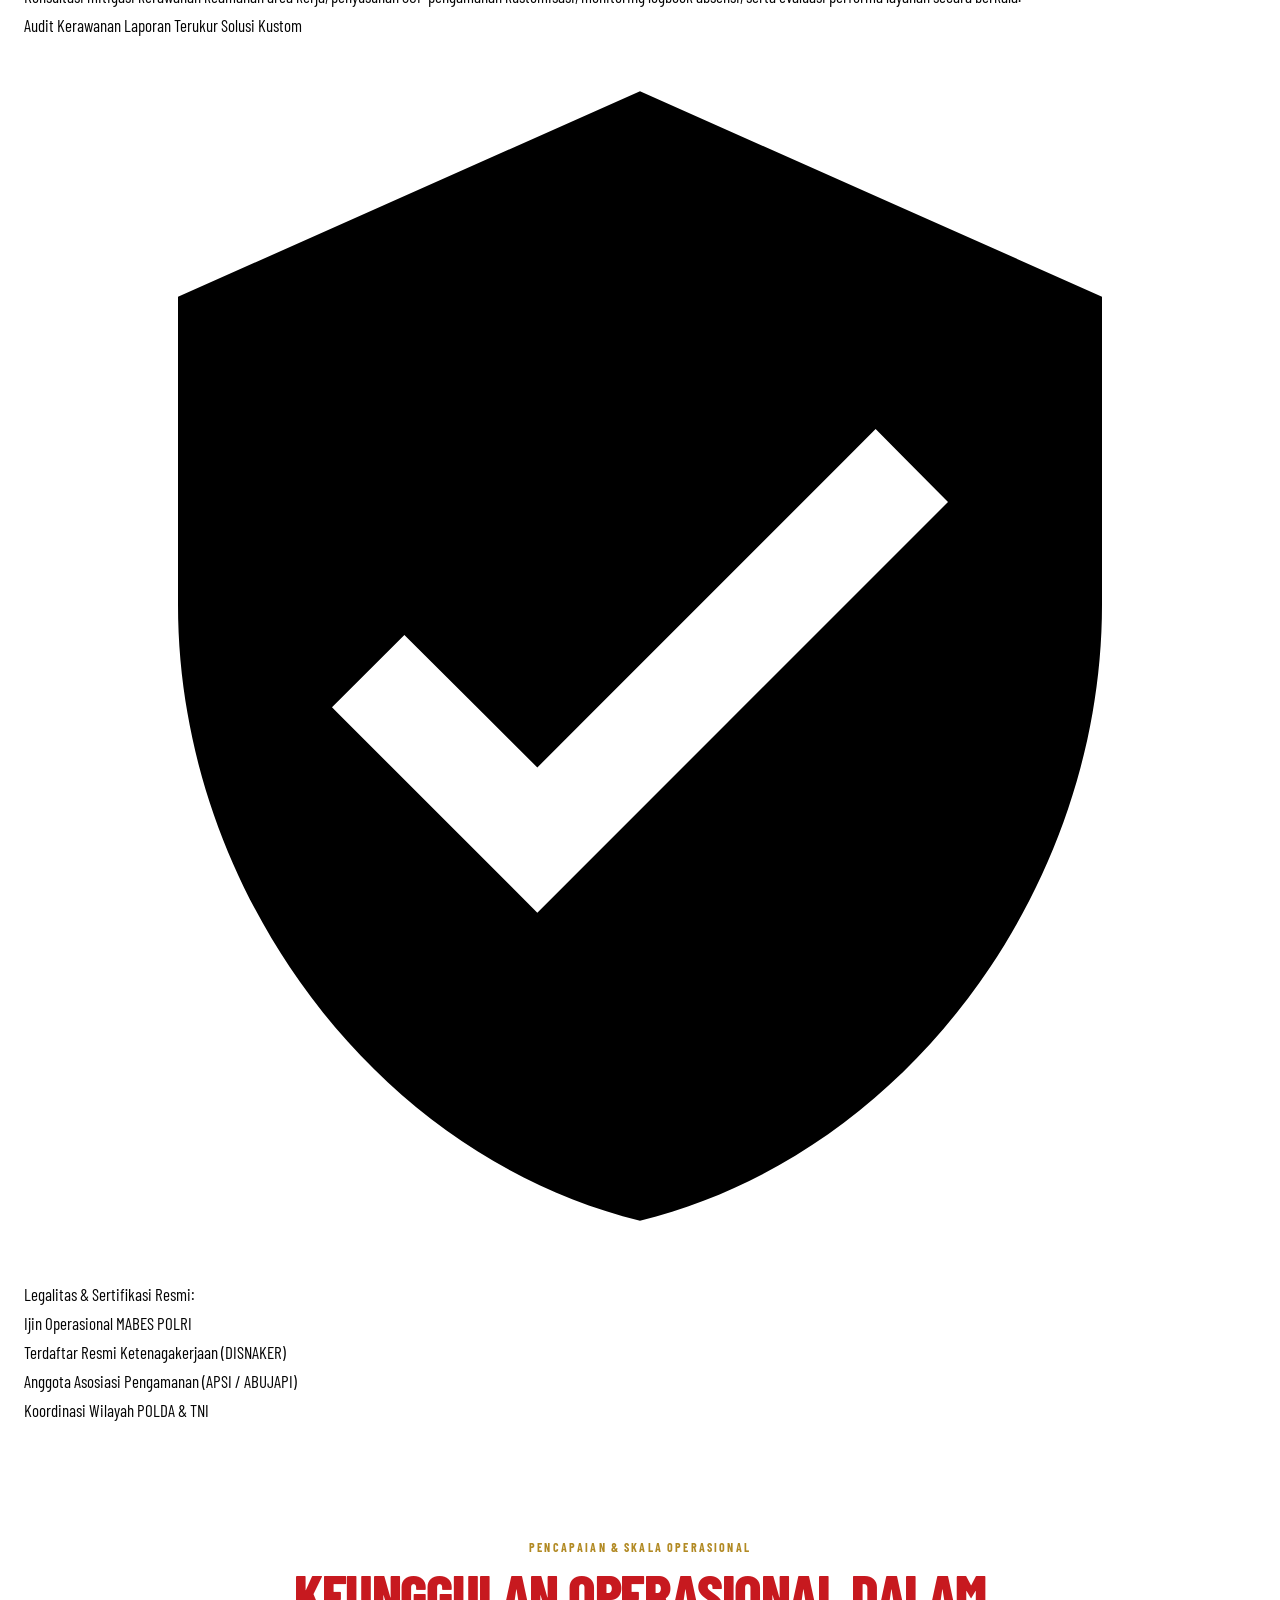
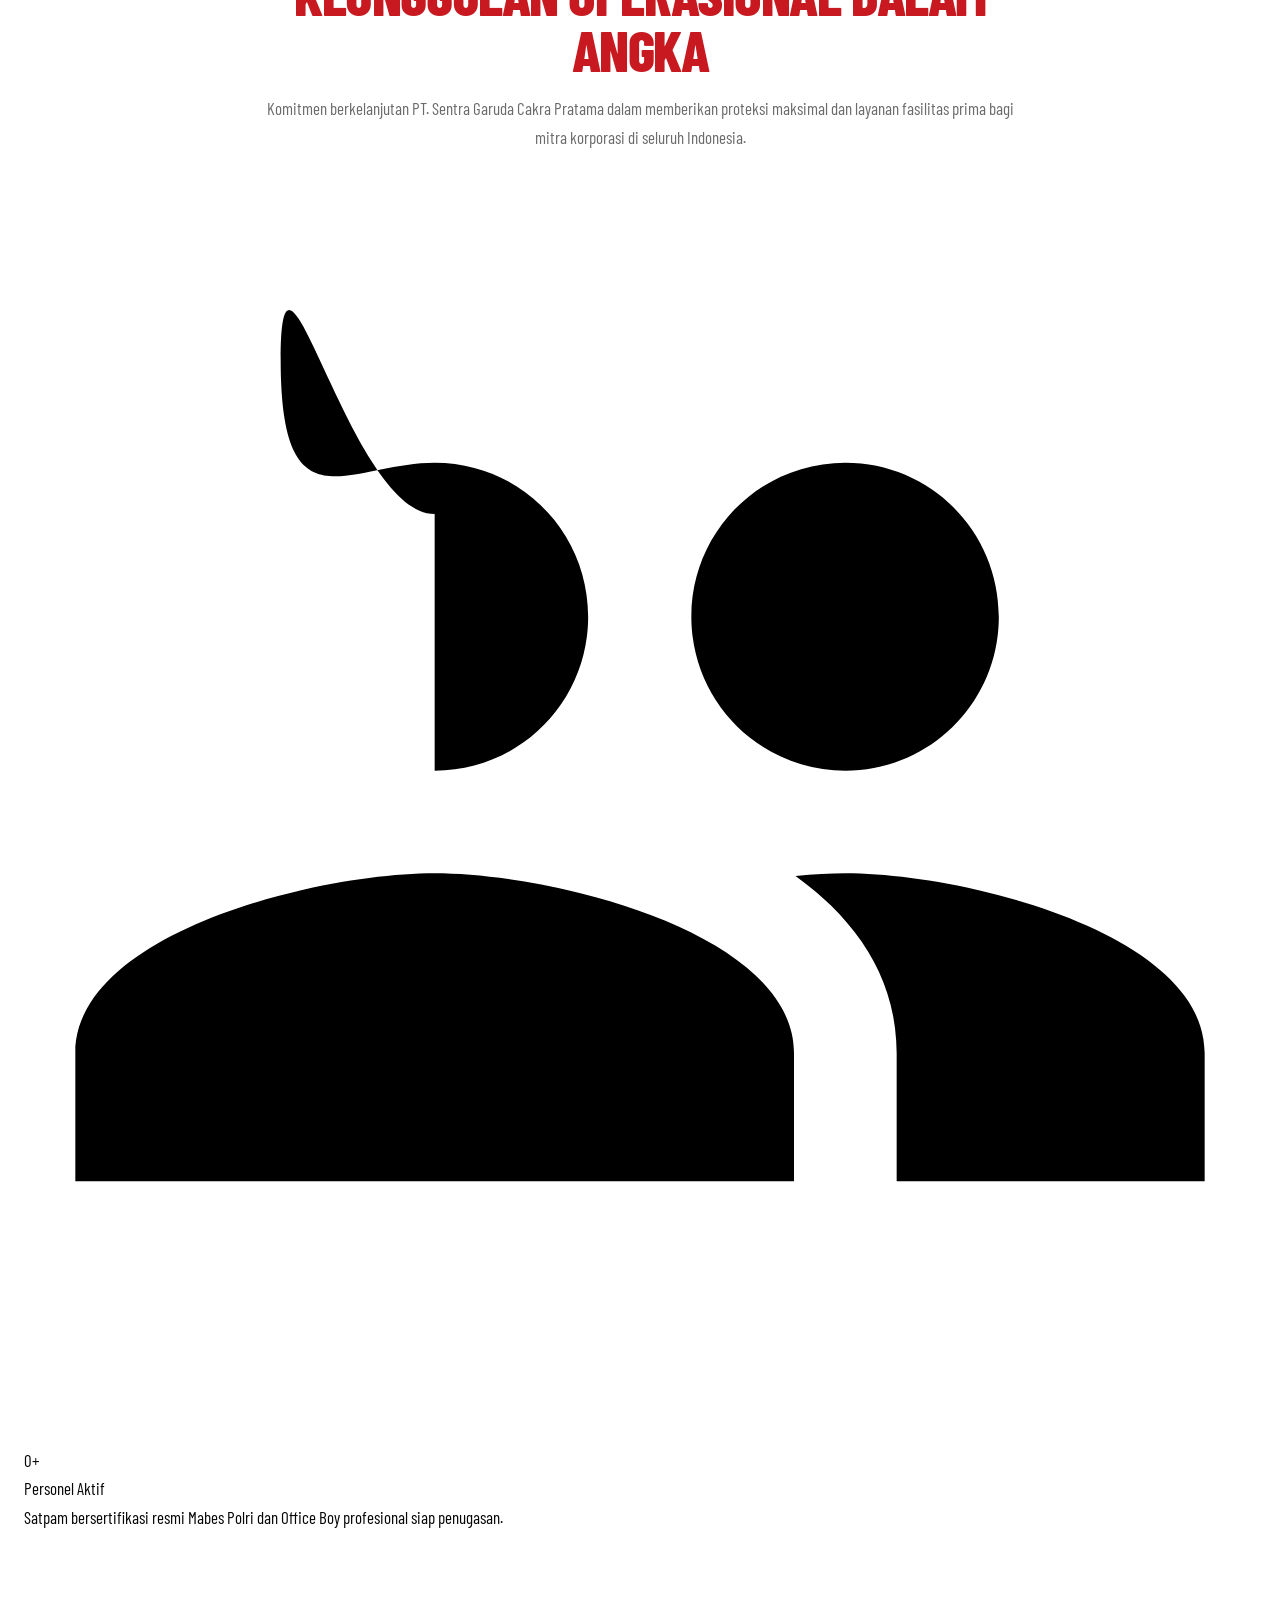
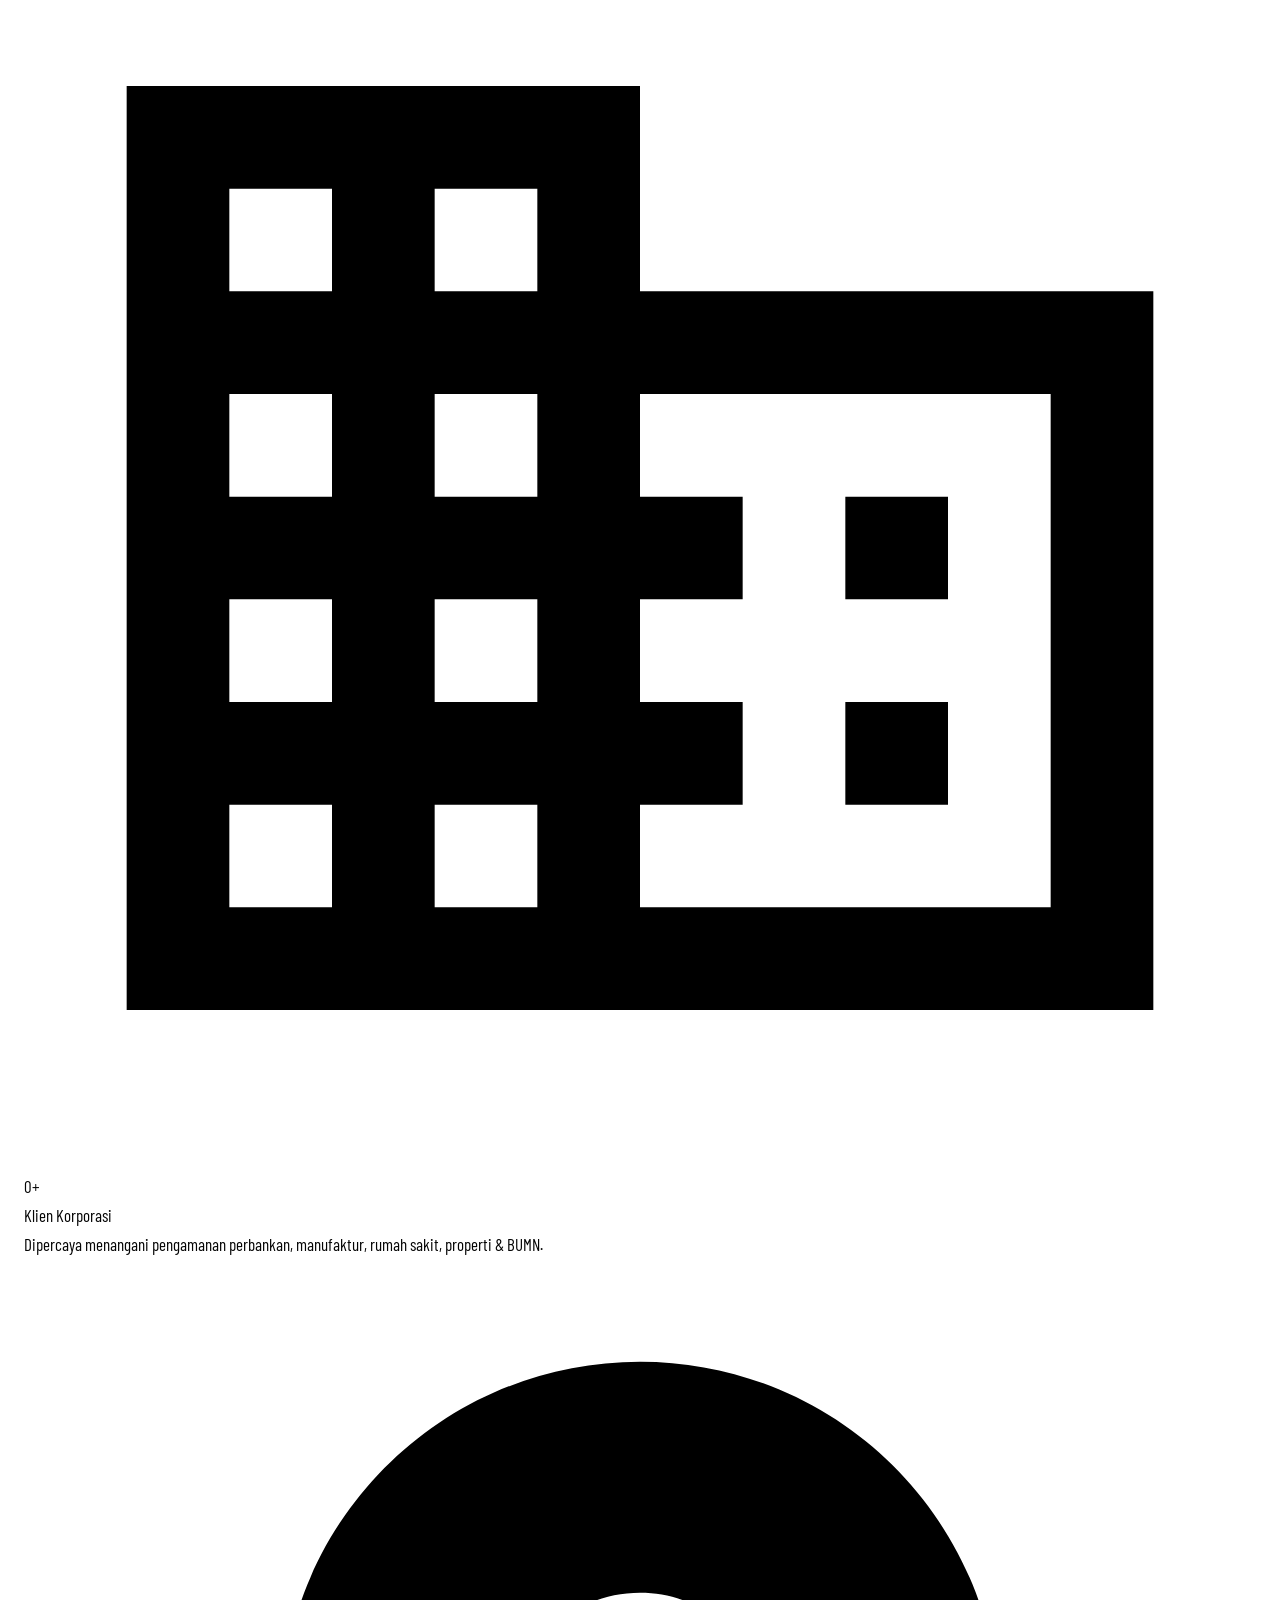
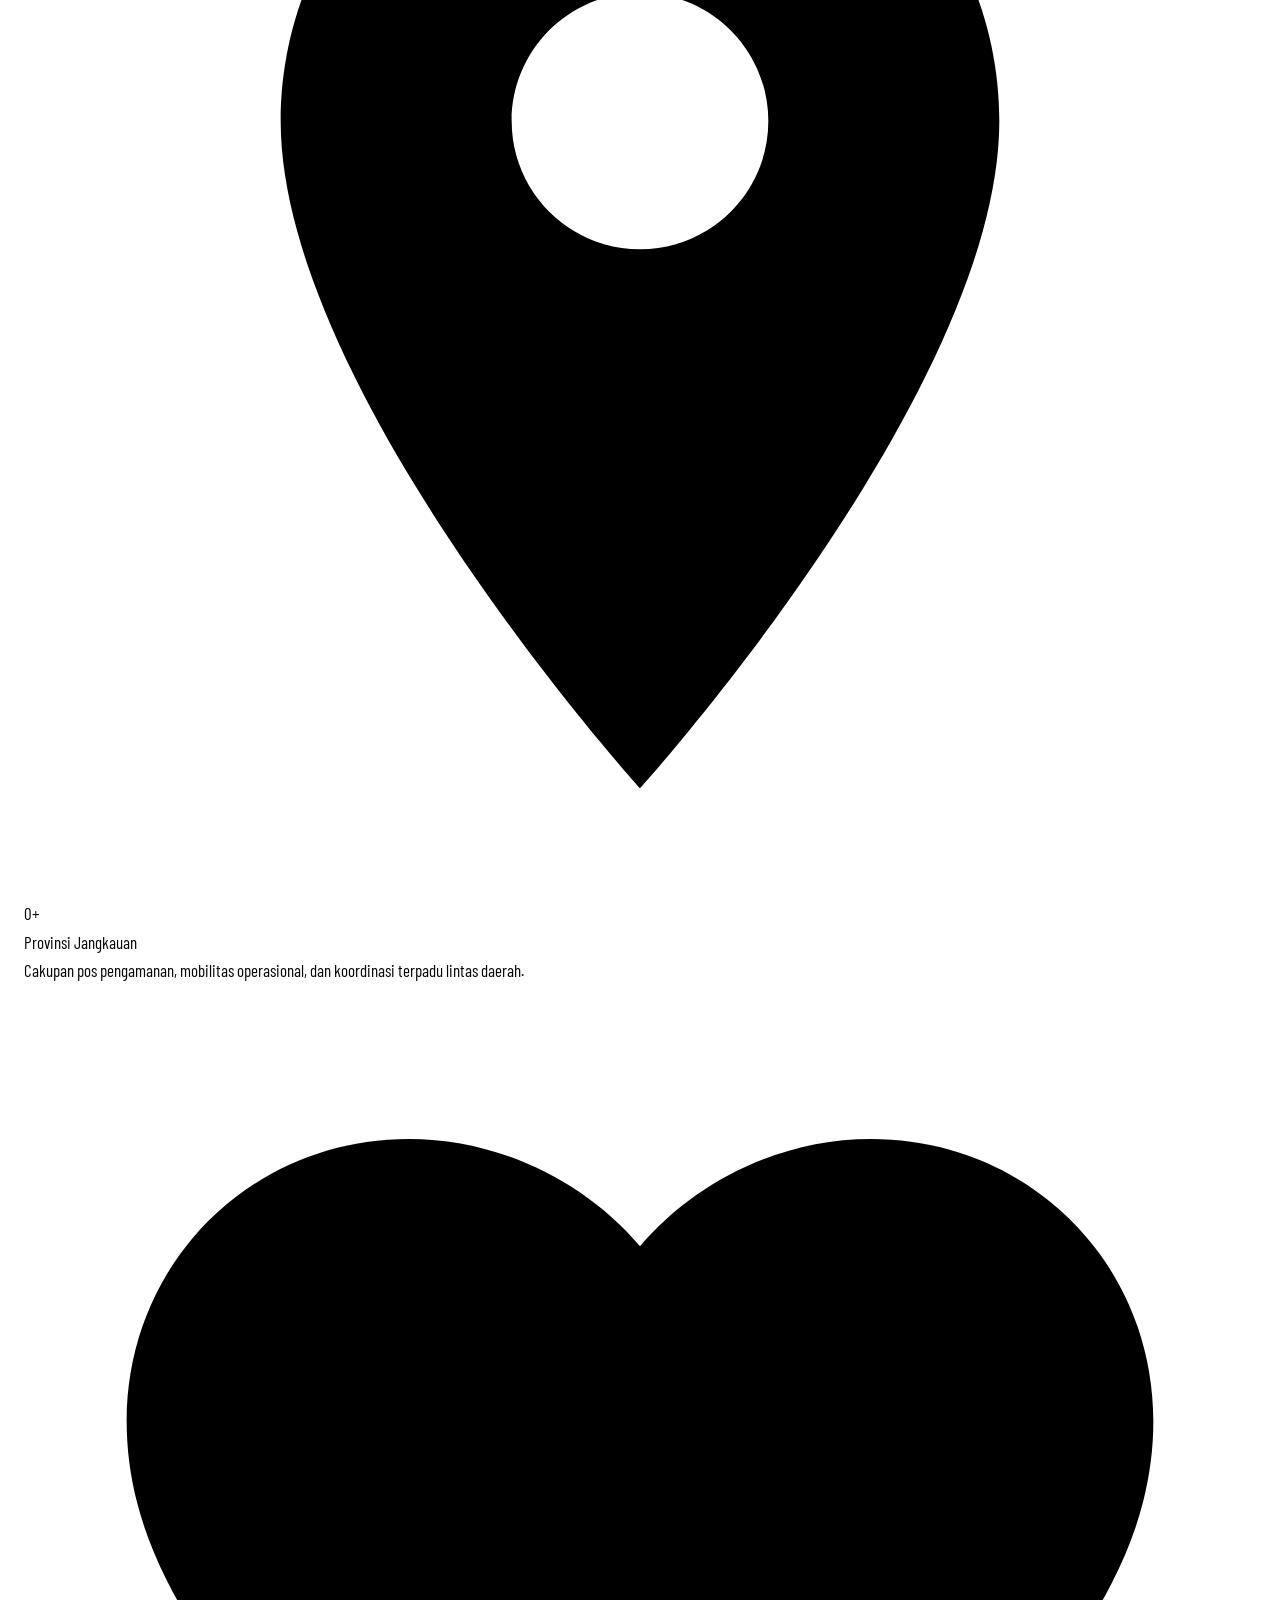
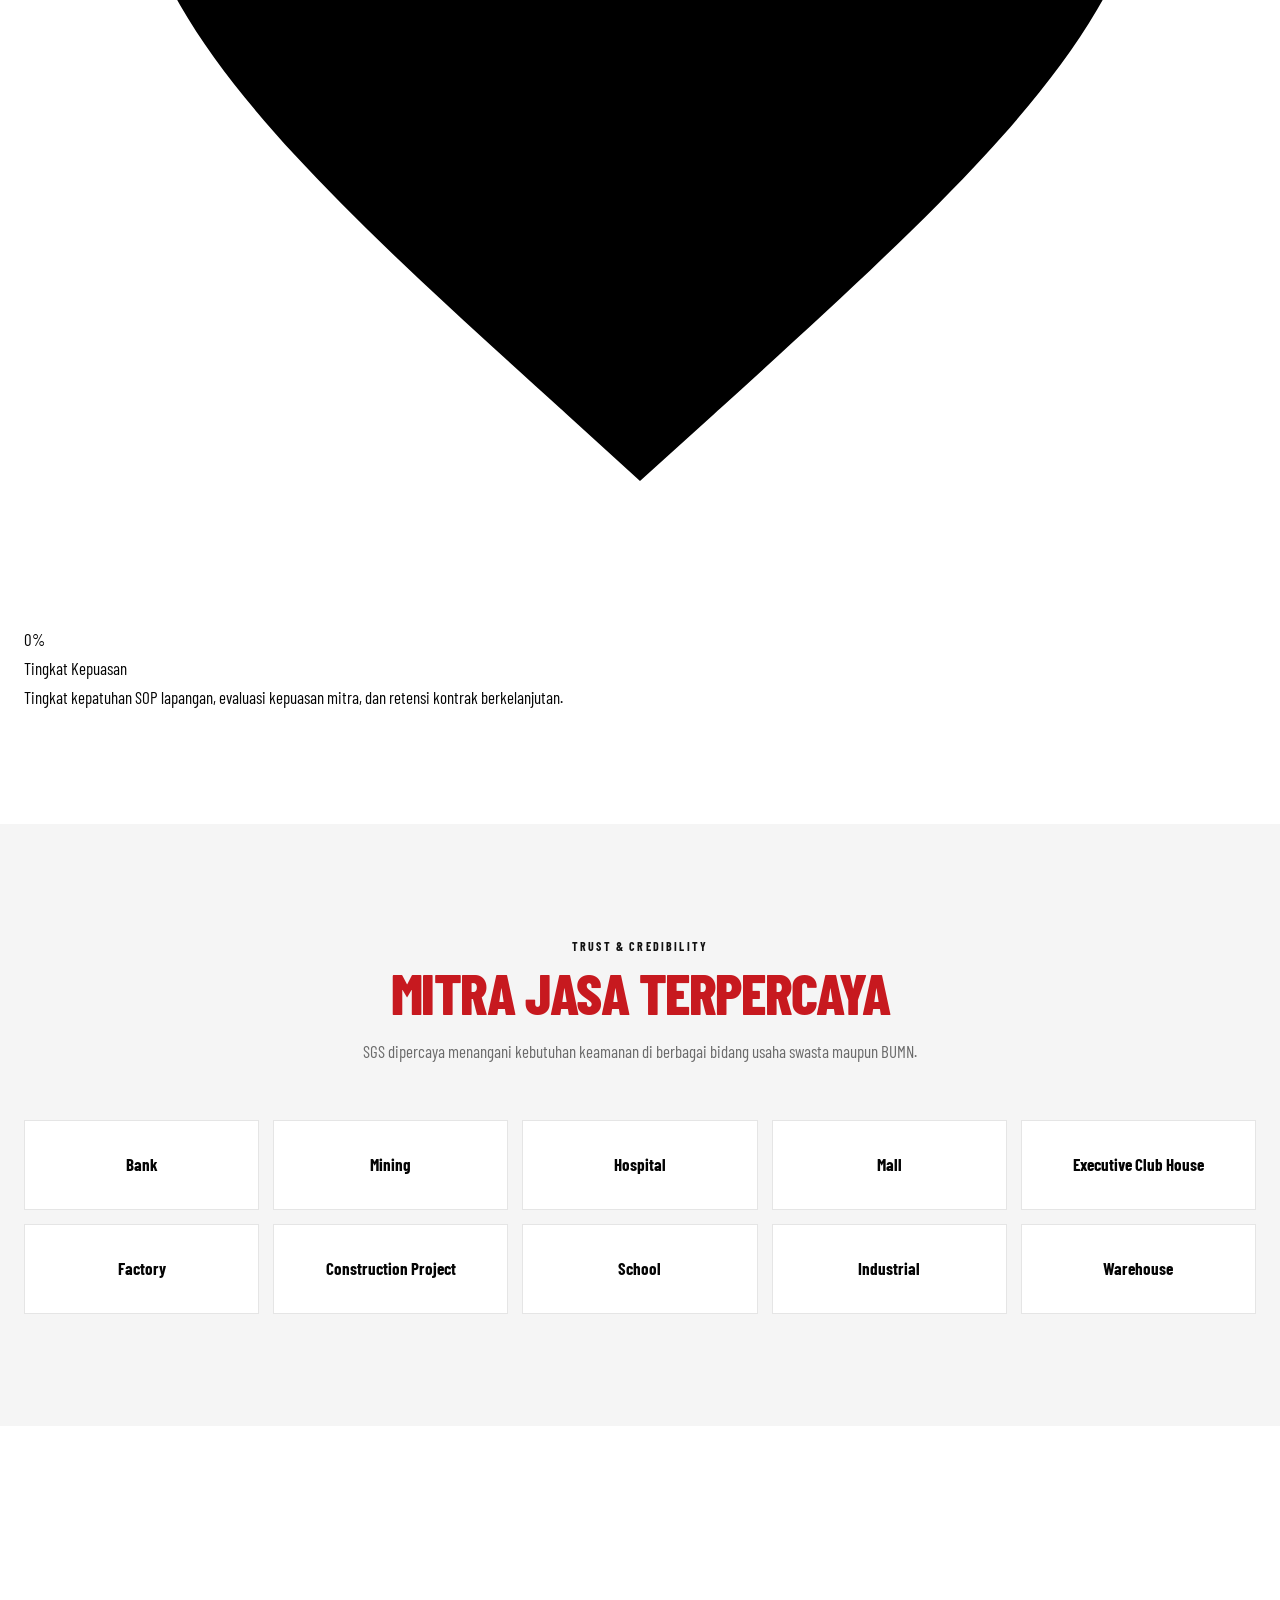
==== commit ac6eb45b: "Update index.html" ====
--- a/index.html
+++ b/index.html
@@ -18,13 +18,13 @@
       <a href="klien.html" class="">KLIEN</a>
       <a href="kontak.html" class="">KONTAK</a>
     </nav>
-      <a class="btn-wa nav-wa" href="https://wa.me/6282211227088" target="_blank" rel="noopener">WhatsApp</a>
+      <a class="btn-wa nav-wa" href="https://wa.me/6282189800300" target="_blank" rel="noopener">WhatsApp</a>
       <button class="menu-toggle" aria-label="Buka menu" aria-expanded="false">☰</button>
     </div><nav class="mobile-drawer" aria-label="Navigasi mobile">
       <a href="index.html">Beranda</a><a href="tentang.html">Tentang Kami</a><a href="layanan.html">Layanan</a>
       <a href="kontak.html">Kontak</a>
-      <a class="btn-wa" href="https://wa.me/6282211227088" target="_blank" rel="noopener">Hubungi via WhatsApp</a>
-    </nav></header><main>
+      <a class="btn-wa" href="https://wa.me/6282189800300" target="_blank" rel="noopener">Hubungi via WhatsApp</a>
+    </nav></header>
 <main>
 <section id="beranda" class="hero">
   <div class="hero-slides">
@@ -43,18 +43,158 @@
   <div class="hero-dots" aria-label="Indikator slider"><button class="hero-dot active" aria-label="Slide 1"></button><button class="hero-dot" aria-label="Slide 2"></button><button class="hero-dot" aria-label="Slide 3"></button><button class="hero-dot" aria-label="Slide 4"></button></div>
 </section>
 
-<section class="integrated reveal">
+<!-- ================= SOLUSI PENGAMANAN & FASILITAS TERPADU ================= -->
+<section class="solusi-section reveal">
   <div class="container">
     <div class="section-head">
-      <div class="eyebrow" style="color:#fff">Pelayanan Terintegrasi</div>
-      <h2>JASA PELAYANAN TERINTEGRASI</h2>
-      <p>Ijin Operasional dari MABES POLRI</p>
-    </div>
-    <div class="pillars">
-      <article class="pillar"><div class="num">01</div><h3>Security Services</h3></article>
-      <article class="pillar"><div class="num">02</div><h3>Office Boy Services</h3></article>
-      <article class="pillar"><div class="num">03</div><h3>Support Operasional</h3></article>
-      <article class="pillar"><div class="num">04</div><h3>Sistem Terintegrasi</h3></article>
+      <div class="eyebrow" style="color:var(--gold)">Layanan Unggulan &amp; Standar Operasional</div>
+      <h2>SOLUSI PENGAMANAN &amp; FASILITAS TERPADU</h2>
+      <p>PT. Sentra Garuda Cakra Pratama (SGS) menghadirkan integrasi pengamanan fisik profesional dan manajemen fasilitas gedung berstandar baku untuk menjaga kelancaran operasional bisnis Anda.</p>
+    </div>
+
+    <div class="solusi-grid">
+      <!-- 01 Security Services -->
+      <article class="solusi-card">
+        <div class="solusi-card-head">
+          <div class="solusi-icon">
+            <svg viewBox="0 0 24 24"><path d="M12 1L3 5v6c0 5.55 3.84 10.74 9 12 5.16-1.26 9-6.45 9-12V5l-9-4zm-2 16l-4-4 1.41-1.41L10 14.17l6.59-6.59L18 9l-8 8z"/></svg>
+          </div>
+          <div class="solusi-num">01</div>
+        </div>
+        <h3>Security &amp; Guarding Services</h3>
+        <p>Satuan pengamanan bersertifikasi resmi Mabes Polri (Gada Pratama &amp; Madya), berintegritas tinggi, disiplin, dan siap menjaga aset vital, industri, perkantoran, dan hunian komersial.</p>
+        <div class="solusi-badges">
+          <span class="badge-item">KTA &amp; Ijazah Resmi</span>
+          <span class="badge-item">SOP Ketat</span>
+          <span class="badge-item">Penjagaan 24/7</span>
+        </div>
+      </article>
+
+      <!-- 02 Office Boy Services -->
+      <article class="solusi-card">
+        <div class="solusi-card-head">
+          <div class="solusi-icon">
+            <svg viewBox="0 0 24 24"><path d="M19 3H5c-1.1 0-2 .9-2 2v14c0 1.1.9 2 2 2h14c1.1 0 2-.9 2-2V5c0-1.1-.9-2-2-2zm-7 3c1.93 0 3.5 1.57 3.5 3.5S13.93 13 12 13s-3.5-1.57-3.5-3.5S10.07 6 12 6zm7 13H5v-.23c0-.62.28-1.2.76-1.58C7.47 15.82 9.64 15 12 15s4.53.82 6.24 2.19c.48.38.76.97.76 1.58V19z"/></svg>
+          </div>
+          <div class="solusi-num">02</div>
+        </div>
+        <h3>Professional Office Boy</h3>
+        <p>Tenaga pendukung kebersihan kantor terlatih, berpenampilan rapi, dan beretika tinggi untuk menciptakan lingkungan kerja yang higienis, nyaman, dan mendukung produktivitas perusahaan.</p>
+        <div class="solusi-badges">
+          <span class="badge-item">Higienis &amp; Rapih</span>
+          <span class="badge-item">Pelatihan Etika</span>
+          <span class="badge-item">Monitoring Rutin</span>
+        </div>
+      </article>
+
+      <!-- 03 Mobil Patroli & Reaksi Cepat -->
+      <article class="solusi-card">
+        <div class="solusi-card-head">
+          <div class="solusi-icon">
+            <svg viewBox="0 0 24 24"><path d="M18.92 6.01C18.72 5.42 18.16 5 17.5 5h-11c-.66 0-1.21.42-1.42 1.01L3 12v8c0 .55.45 1 1 1h1c.55 0 1-.45 1-1v-1h12v1c0 .55.45 1 1 1h1c.55 0 1-.45 1-1v-8l-2.08-5.99zM6.85 7h10.29l1.04 3H5.81l1.04-3zM19 17H5v-4.66l.12-.34h13.77l.11.34V17z"/><circle cx="7.5" cy="14.5" r="1.5"/><circle cx="16.5" cy="14.5" r="1.5"/></svg>
+          </div>
+          <div class="solusi-num">03</div>
+        </div>
+        <h3>Patroli Siaga &amp; Reaksi Cepat</h3>
+        <p>Didukung armada mobil operasional siaga 24 jam nonstop untuk inspeksi mendadak, pengawalan khusus, serta tanggap darurat dengan koordinasi kewilayahan Polri dan TNI.</p>
+        <div class="solusi-badges">
+          <span class="badge-item">Unit Patroli 24/7</span>
+          <span class="badge-item">Respon Taktis</span>
+          <span class="badge-item">Supervisi Berkala</span>
+        </div>
+      </article>
+
+      <!-- 04 Sistem Pengawasan & Risiko -->
+      <article class="solusi-card">
+        <div class="solusi-card-head">
+          <div class="solusi-icon">
+            <svg viewBox="0 0 24 24"><path d="M3 13h2v-2H3v2zm0 4h2v-2H3v2zm0-8h2V7H3v2zm4 4h14v-2H7v2zm0 4h14v-2H7v2zM7 7v2h14V7H7z"/></svg>
+          </div>
+          <div class="solusi-num">04</div>
+        </div>
+        <h3>Manajemen Risiko Terpadu</h3>
+        <p>Konsultasi mitigasi kerawanan keamanan area kerja, penyusunan SOP pengamanan kustomisasi, monitoring logbook absensi, serta evaluasi performa layanan secara berkala.</p>
+        <div class="solusi-badges">
+          <span class="badge-item">Audit Kerawanan</span>
+          <span class="badge-item">Laporan Terukur</span>
+          <span class="badge-item">Solusi Kustom</span>
+        </div>
+      </article>
+    </div>
+
+    <!-- Legalitas & Akreditasi Bar -->
+    <div class="legal-strip">
+      <div class="legal-title">
+        <svg viewBox="0 0 24 24"><path d="M12 1L3 5v6c0 5.55 3.84 10.74 9 12 5.16-1.26 9-6.45 9-12V5l-9-4zm-2 16l-4-4 1.41-1.41L10 14.17l6.59-6.59L18 9l-8 8z"/></svg>
+        Legalitas &amp; Sertifikasi Resmi:
+      </div>
+      <div class="legal-items">
+        <div class="legal-pill"><span class="legal-dot"></span> Ijin Operasional MABES POLRI</div>
+        <div class="legal-pill"><span class="legal-dot"></span> Terdaftar Resmi Ketenagakerjaan (DISNAKER)</div>
+        <div class="legal-pill"><span class="legal-dot"></span> Anggota Asosiasi Pengamanan (APSI / ABUJAPI)</div>
+        <div class="legal-pill"><span class="legal-dot"></span> Koordinasi Wilayah POLDA &amp; TNI</div>
+      </div>
+    </div>
+  </div>
+</section>
+
+<!-- ================= COUNTER SECTION (ANIMATED COUNT) ================= -->
+<section class="section counter-section reveal">
+  <div class="container">
+    <div class="section-head">
+      <div class="eyebrow" style="color:var(--gold)">Pencapaian &amp; Skala Operasional</div>
+      <h2>KEUNGGULAN OPERASIONAL DALAM ANGKA</h2>
+      <p>Komitmen berkelanjutan PT. Sentra Garuda Cakra Pratama dalam memberikan proteksi maksimal dan layanan fasilitas prima bagi mitra korporasi di seluruh Indonesia.</p>
+    </div>
+
+    <div class="counter-grid">
+      <!-- Personel Aktif -->
+      <div class="counter-card">
+        <div class="counter-icon">
+          <svg viewBox="0 0 24 24"><path d="M16 11c1.66 0 2.99-1.34 2.99-3S17.66 5 16 5c-1.66 0-3 1.34-3 3s1.34 3 3 3zm-8 0c1.66 0 2.99-1.34 2.99-3S9.66 5 8 5C6.34 5 5 6.34 5 3s1.34 3 3 3zm0 2c-2.33 0-7 1.17-7 3.5V19h14v-2.5c0-2.33-4.67-3.5-7-3.5zm8 0c-.29 0-.62.02-.97.05 1.16.84 1.97 1.97 1.97 3.45V19h6v-2.5c0-2.33-4.67-3.5-7-3.5z"/></svg>
+        </div>
+        <div class="counter-number-wrap">
+          <span class="counter-val" data-target="1500" data-format="locale">0</span><span class="counter-suffix">+</span>
+        </div>
+        <div class="counter-title">Personel Aktif</div>
+        <p class="counter-desc">Satpam bersertifikasi resmi Mabes Polri dan Office Boy profesional siap penugasan.</p>
+      </div>
+
+      <!-- Klien Korporasi -->
+      <div class="counter-card">
+        <div class="counter-icon">
+          <svg viewBox="0 0 24 24"><path d="M12 7V3H2v18h20V7H12zM6 19H4v-2h2v2zm0-4H4v-2h2v2zm0-4H4V9h2v2zm0-4H4V5h2v2zm4 12H8v-2h2v2zm0-4H8v-2h2v2zm0-4H8V9h2v2zm0-4H8V5h2v2zm10 12h-8v-2h2v-2h-2v-2h2v-2h-2V9h8v10zm-2-8h-2v2h2v-2zm0 4h-2v2h2v-2z"/></svg>
+        </div>
+        <div class="counter-number-wrap">
+          <span class="counter-val" data-target="180">0</span><span class="counter-suffix">+</span>
+        </div>
+        <div class="counter-title">Klien Korporasi</div>
+        <p class="counter-desc">Dipercaya menangani pengamanan perbankan, manufaktur, rumah sakit, properti &amp; BUMN.</p>
+      </div>
+
+      <!-- Provinsi Jangkauan -->
+      <div class="counter-card">
+        <div class="counter-icon">
+          <svg viewBox="0 0 24 24"><path d="M12 2C8.13 2 5 5.13 5 9c0 5.25 7 13 7 13s7-7.75 7-13c0-3.87-3.13-7-7-7zm0 9.5c-1.38 0-2.5-1.12-2.5-2.5s1.12-2.5 2.5-2.5 2.5 1.12 2.5 2.5-1.12 2.5-2.5 2.5z"/></svg>
+        </div>
+        <div class="counter-number-wrap">
+          <span class="counter-val" data-target="15">0</span><span class="counter-suffix">+</span>
+        </div>
+        <div class="counter-title">Provinsi Jangkauan</div>
+        <p class="counter-desc">Cakupan pos pengamanan, mobilitas operasional, dan koordinasi terpadu lintas daerah.</p>
+      </div>
+
+      <!-- Tingkat Kepuasan -->
+      <div class="counter-card">
+        <div class="counter-icon">
+          <svg viewBox="0 0 24 24"><path d="M12 21.35l-1.45-1.32C5.4 15.36 2 12.28 2 8.5 2 5.42 4.42 3 7.5 3c1.74 0 3.41.81 4.5 2.09C13.09 3.81 14.76 3 16.5 3 19.58 3 22 5.42 22 8.5c0 3.78-3.4 6.86-8.55 11.54L12 21.35z"/></svg>
+        </div>
+        <div class="counter-number-wrap">
+          <span class="counter-val" data-target="99.4" data-decimals="1">0</span><span class="counter-suffix">%</span>
+        </div>
+        <div class="counter-title">Tingkat Kepuasan</div>
+        <p class="counter-desc">Tingkat kepatuhan SOP lapangan, evaluasi kepuasan mitra, dan retensi kontrak berkelanjutan.</p>
+      </div>
     </div>
   </div>
 </section>
@@ -75,12 +215,125 @@
   </div>
 </section>
 
+<!-- ================= TESTIMONIAL SECTION ================= -->
+<section class="section testimonial-section reveal">
+  <div class="container">
+    <div class="section-head">
+      <div class="eyebrow">Kepuasan &amp; Rekomendasi Klien</div>
+      <h2>APA KATA MITRA TENTANG SGS</h2>
+      <p>Kepercayaan dari para pimpinan dan pengelola fasilitas di berbagai sektor industri atas komitmen, kedisiplinan, dan respon sigap SGS.</p>
+    </div>
+
+    <div class="testimonial-grid">
+      <!-- Testimonial 1 -->
+      <article class="testimonial-card">
+        <div class="testimonial-quote-icon">
+          <svg viewBox="0 0 24 24"><path d="M6 17h3l2-4V7H5v6h3zm8 0h3l2-4V7h-6v6h3z"/></svg>
+        </div>
+        <div>
+          <div class="testimonial-stars">
+            <svg viewBox="0 0 24 24"><path d="M12 17.27L18.18 21l-1.64-7.03L22 9.24l-7.19-.61L12 2 9.19 8.63 2 9.24l5.46 4.73L5.82 21z"/></svg>
+            <svg viewBox="0 0 24 24"><path d="M12 17.27L18.18 21l-1.64-7.03L22 9.24l-7.19-.61L12 2 9.19 8.63 2 9.24l5.46 4.73L5.82 21z"/></svg>
+            <svg viewBox="0 0 24 24"><path d="M12 17.27L18.18 21l-1.64-7.03L22 9.24l-7.19-.61L12 2 9.19 8.63 2 9.24l5.46 4.73L5.82 21z"/></svg>
+            <svg viewBox="0 0 24 24"><path d="M12 17.27L18.18 21l-1.64-7.03L22 9.24l-7.19-.61L12 2 9.19 8.63 2 9.24l5.46 4.73L5.82 21z"/></svg>
+            <svg viewBox="0 0 24 24"><path d="M12 17.27L18.18 21l-1.64-7.03L22 9.24l-7.19-.61L12 2 9.19 8.63 2 9.24l5.46 4.73L5.82 21z"/></svg>
+          </div>
+          <p class="testimonial-quote">"Pengamanan di area pabrik dan pergudangan kami menjadi jauh lebih tertib sejak bermitra dengan SGS. Personel sangat teliti saat screening muatan truk logistik, pengawasan patroli malam berjalan konsisten, dan koordinasi komandan regunya sangat responsif."</p>
+        </div>
+        <div class="testimonial-client">
+          <div class="client-avatar">BH</div>
+          <div class="client-info">
+            <h4>Bambang Haryanto</h4>
+            <div class="client-role">Head of Facility &amp; Security Operations</div>
+            <span class="client-sector">Sektor Kawasan Industri Manufaktur</span>
+          </div>
+        </div>
+      </article>
+
+      <!-- Testimonial 2 -->
+      <article class="testimonial-card">
+        <div class="testimonial-quote-icon">
+          <svg viewBox="0 0 24 24"><path d="M6 17h3l2-4V7H5v6h3zm8 0h3l2-4V7h-6v6h3z"/></svg>
+        </div>
+        <div>
+          <div class="testimonial-stars">
+            <svg viewBox="0 0 24 24"><path d="M12 17.27L18.18 21l-1.64-7.03L22 9.24l-7.19-.61L12 2 9.19 8.63 2 9.24l5.46 4.73L5.82 21z"/></svg>
+            <svg viewBox="0 0 24 24"><path d="M12 17.27L18.18 21l-1.64-7.03L22 9.24l-7.19-.61L12 2 9.19 8.63 2 9.24l5.46 4.73L5.82 21z"/></svg>
+            <svg viewBox="0 0 24 24"><path d="M12 17.27L18.18 21l-1.64-7.03L22 9.24l-7.19-.61L12 2 9.19 8.63 2 9.24l5.46 4.73L5.82 21z"/></svg>
+            <svg viewBox="0 0 24 24"><path d="M12 17.27L18.18 21l-1.64-7.03L22 9.24l-7.19-.61L12 2 9.19 8.63 2 9.24l5.46 4.73L5.82 21z"/></svg>
+            <svg viewBox="0 0 24 24"><path d="M12 17.27L18.18 21l-1.64-7.03L22 9.24l-7.19-.61L12 2 9.19 8.63 2 9.24l5.46 4.73L5.82 21z"/></svg>
+          </div>
+          <p class="testimonial-quote">"Di lingkungan perbankan, keramahan dan ketegasan pengamanan harus seimbang. Personel SGS memiliki etika pelayanan yang luar biasa prima, berpenampilan sangat rapi, dan memberikan rasa aman maksimal bagi nasabah maupun rekan-rekan perbankan kami."</p>
+        </div>
+        <div class="testimonial-client">
+          <div class="client-avatar">HP</div>
+          <div class="client-info">
+            <h4>Hendrawan Putra, S.E.</h4>
+            <div class="client-role">General Affairs &amp; Asset Protection Manager</div>
+            <span class="client-sector">Sektor Perbankan Nasional</span>
+          </div>
+        </div>
+      </article>
+
+      <!-- Testimonial 3 -->
+      <article class="testimonial-card">
+        <div class="testimonial-quote-icon">
+          <svg viewBox="0 0 24 24"><path d="M6 17h3l2-4V7H5v6h3zm8 0h3l2-4V7h-6v6h3z"/></svg>
+        </div>
+        <div>
+          <div class="testimonial-stars">
+            <svg viewBox="0 0 24 24"><path d="M12 17.27L18.18 21l-1.64-7.03L22 9.24l-7.19-.61L12 2 9.19 8.63 2 9.24l5.46 4.73L5.82 21z"/></svg>
+            <svg viewBox="0 0 24 24"><path d="M12 17.27L18.18 21l-1.64-7.03L22 9.24l-7.19-.61L12 2 9.19 8.63 2 9.24l5.46 4.73L5.82 21z"/></svg>
+            <svg viewBox="0 0 24 24"><path d="M12 17.27L18.18 21l-1.64-7.03L22 9.24l-7.19-.61L12 2 9.19 8.63 2 9.24l5.46 4.73L5.82 21z"/></svg>
+            <svg viewBox="0 0 24 24"><path d="M12 17.27L18.18 21l-1.64-7.03L22 9.24l-7.19-.61L12 2 9.19 8.63 2 9.24l5.46 4.73L5.82 21z"/></svg>
+            <svg viewBox="0 0 24 24"><path d="M12 17.27L18.18 21l-1.64-7.03L22 9.24l-7.19-.61L12 2 9.19 8.63 2 9.24l5.46 4.73L5.82 21z"/></svg>
+          </div>
+          <p class="testimonial-quote">"Mengelola ketertiban di rumah sakit membutuhkan sensitivitas tinggi. Satpam SGS sangat humanis membantu keluarga pasien namun tanggap cepat mengatasi situasi darurat. Standar kepatuhan SOP-nya benar-benar dapat diandalkan."</p>
+        </div>
+        <div class="testimonial-client">
+          <div class="client-avatar">RS</div>
+          <div class="client-info">
+            <h4>dr. Ratna Susanti, MARS</h4>
+            <div class="client-role">Direktur Operasional &amp; Fasilitas</div>
+            <span class="client-sector">Sektor Fasilitas Kesehatan &amp; RS</span>
+          </div>
+        </div>
+      </article>
+
+      <!-- Testimonial 4 -->
+      <article class="testimonial-card">
+        <div class="testimonial-quote-icon">
+          <svg viewBox="0 0 24 24"><path d="M6 17h3l2-4V7H5v6h3zm8 0h3l2-4V7h-6v6h3z"/></svg>
+        </div>
+        <div>
+          <div class="testimonial-stars">
+            <svg viewBox="0 0 24 24"><path d="M12 17.27L18.18 21l-1.64-7.03L22 9.24l-7.19-.61L12 2 9.19 8.63 2 9.24l5.46 4.73L5.82 21z"/></svg>
+            <svg viewBox="0 0 24 24"><path d="M12 17.27L18.18 21l-1.64-7.03L22 9.24l-7.19-.61L12 2 9.19 8.63 2 9.24l5.46 4.73L5.82 21z"/></svg>
+            <svg viewBox="0 0 24 24"><path d="M12 17.27L18.18 21l-1.64-7.03L22 9.24l-7.19-.61L12 2 9.19 8.63 2 9.24l5.46 4.73L5.82 21z"/></svg>
+            <svg viewBox="0 0 24 24"><path d="M12 17.27L18.18 21l-1.64-7.03L22 9.24l-7.19-.61L12 2 9.19 8.63 2 9.24l5.46 4.73L5.82 21z"/></svg>
+            <svg viewBox="0 0 24 24"><path d="M12 17.27L18.18 21l-1.64-7.03L22 9.24l-7.19-.61L12 2 9.19 8.63 2 9.24l5.46 4.73L5.82 21z"/></svg>
+          </div>
+          <p class="testimonial-quote">"Integrasi antara satpam dan tenaga Office Boy dari SGS sangat memudahkan manajemen gedung kami. Area publik mall tetap higienis, pengawasan arus pengunjung tertata rapi, dan penanganan insiden dilakukan secara profesional."</p>
+        </div>
+        <div class="testimonial-client">
+          <div class="client-avatar">AP</div>
+          <div class="client-info">
+            <h4>Agnes Pratiwi, M.M.</h4>
+            <div class="client-role">Building Management Lead</div>
+            <span class="client-sector">Sektor Mall &amp; Commercial Center</span>
+          </div>
+        </div>
+      </article>
+    </div>
+  </div>
+</section>
+
 <section class="cta">
   <div class="container">
     <div class="eyebrow" style="color:#fff">SGS Security &amp; Office Boy Services</div>
     <h2>SIAP MENINGKATKAN STANDAR KEAMANAN DAN KEBERSIHAN PERUSAHAAN ANDA?</h2>
     <p>Hubungi Marketing SGS untuk mendiskusikan kebutuhan keamanan dan kebersihan perusahaan Anda.</p>
-    <a class="btn-wa" href="https://wa.me/6282211227088" target="_blank" rel="noopener">Whatsapp CS</a><a class="btn btn-outline" href="kontak.html">Google Maps</a>
+    <a class="btn-wa" href="https://wa.me/6282189800300" target="_blank" rel="noopener">Whatsapp CS</a><a class="btn btn-outline" href="kontak.html">Google Maps</a>
   </div>
 </section>
 </main><footer class="footer">
@@ -88,11 +341,11 @@
     <div class="footer-grid">
       <div class="footer-brand"><img src="assets/images/logo.png" alt="Logo SGS"><strong>PT. SENTRA GARUDA CAKRA PRATAMA</strong><p>SGS Security &amp; Office Boy Services</p><p>Jalan Taman Cempaka No.8 Kav Merdeka - Bandung 40113</p></div>
       <div><h4>Navigation</h4><a href="index.html">Beranda</a><a href="tentang.html">Tentang Kami</a><a href="layanan.html">Layanan</a><a href="tentang.html#klien">Klien</a><a href="kontak.html">Kontak</a></div>
-      <div><h4>Marketing</h4><a href="tel:082211227088">082211227088</a><a href="https://wa.me/6282211227088" target="_blank" rel="noopener">WhatsApp</a><p>Jalan Taman Cempaka No.8 Kav Merdeka - Bandung 40113</p></div>
+      <div><h4>Marketing</h4><a href="tel:082189800300">082189800300</a><a href="https://wa.me/6282189800300" target="_blank" rel="noopener">WhatsApp</a><p>Jalan Taman Cempaka No.8 Kav Merdeka - Bandung 40113</p></div>
     </div>
     <div class="footer-bottom"><span>© 2026 PT. Sentra Garuda Cakra Pratama. All Rights Reserved.</span><span>SECURITY • CLEANING • OFFICE SUPPORT</span></div>
   </div>
-</footer><a href="https://wa.me/6281234567890"
+</footer><a href="https://wa.me/6282189800300"
    class="wa-float"
    target="_blank"
    rel="noopener"
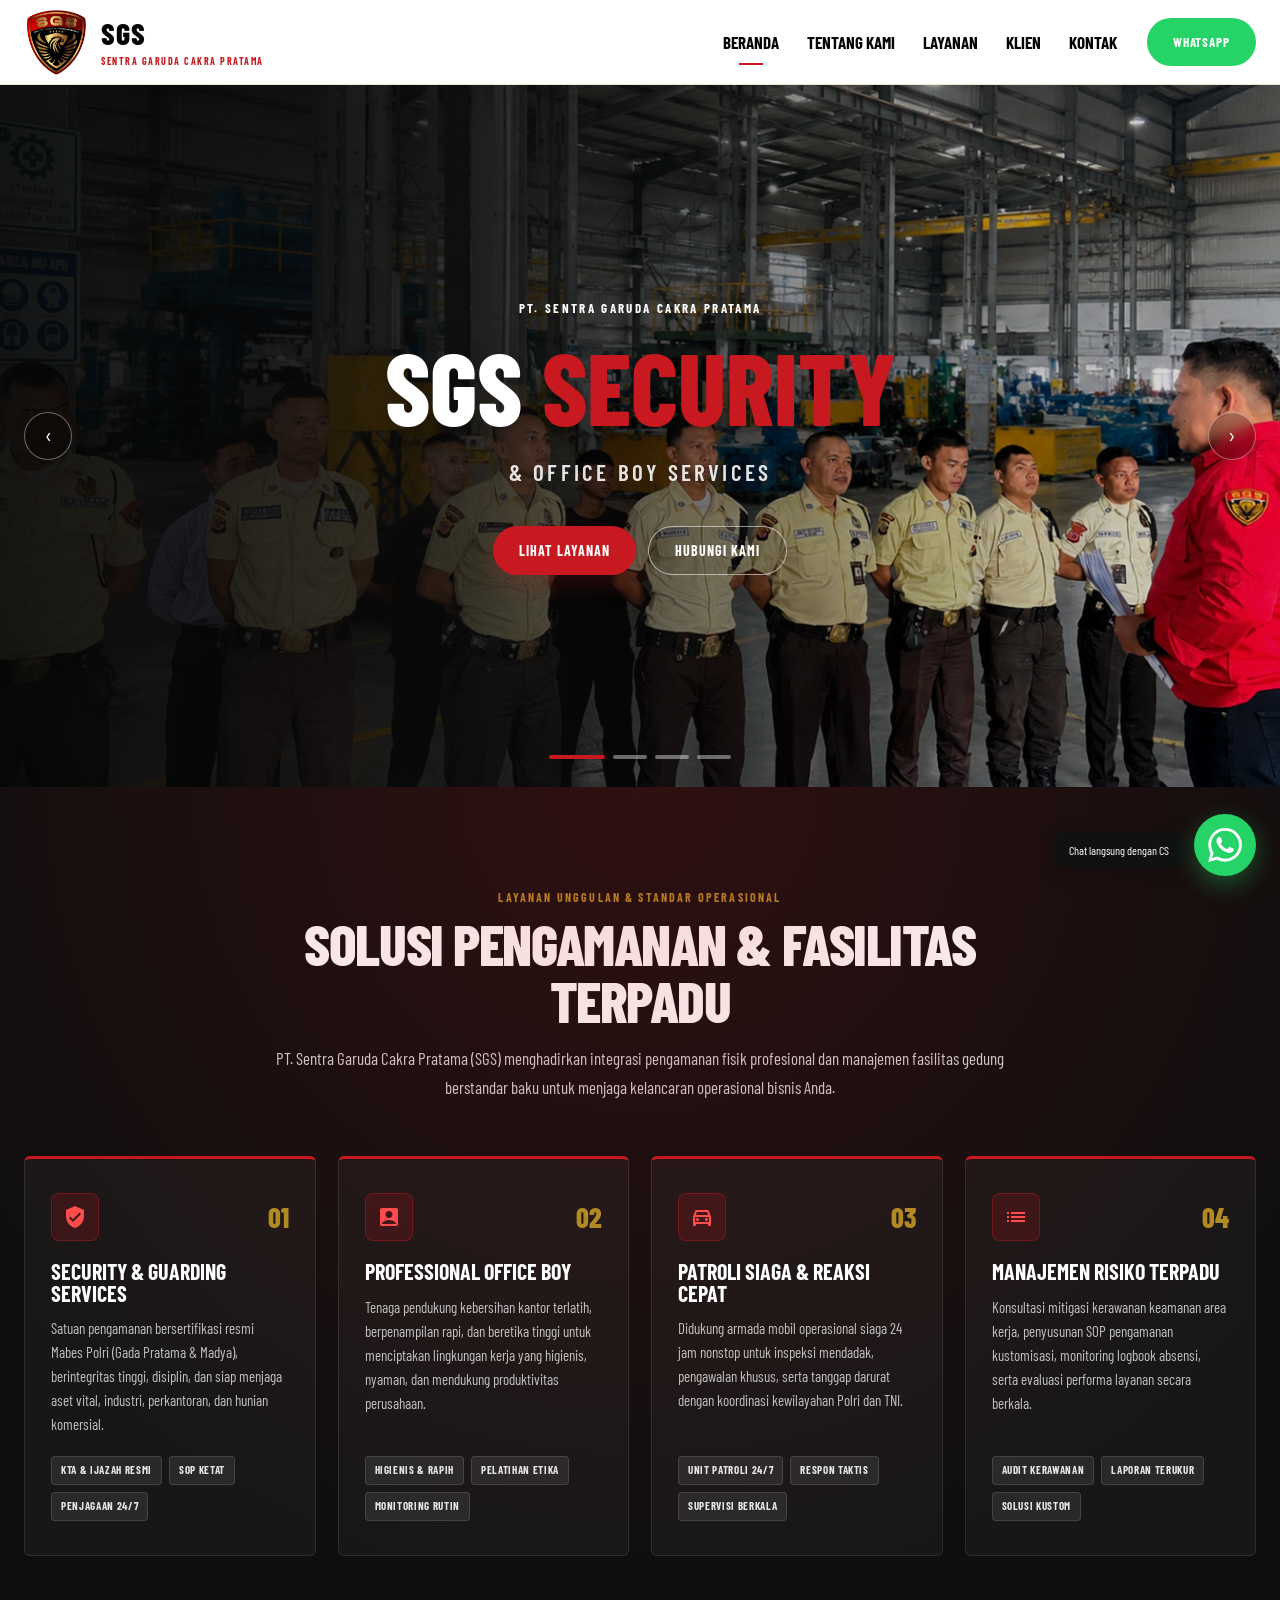
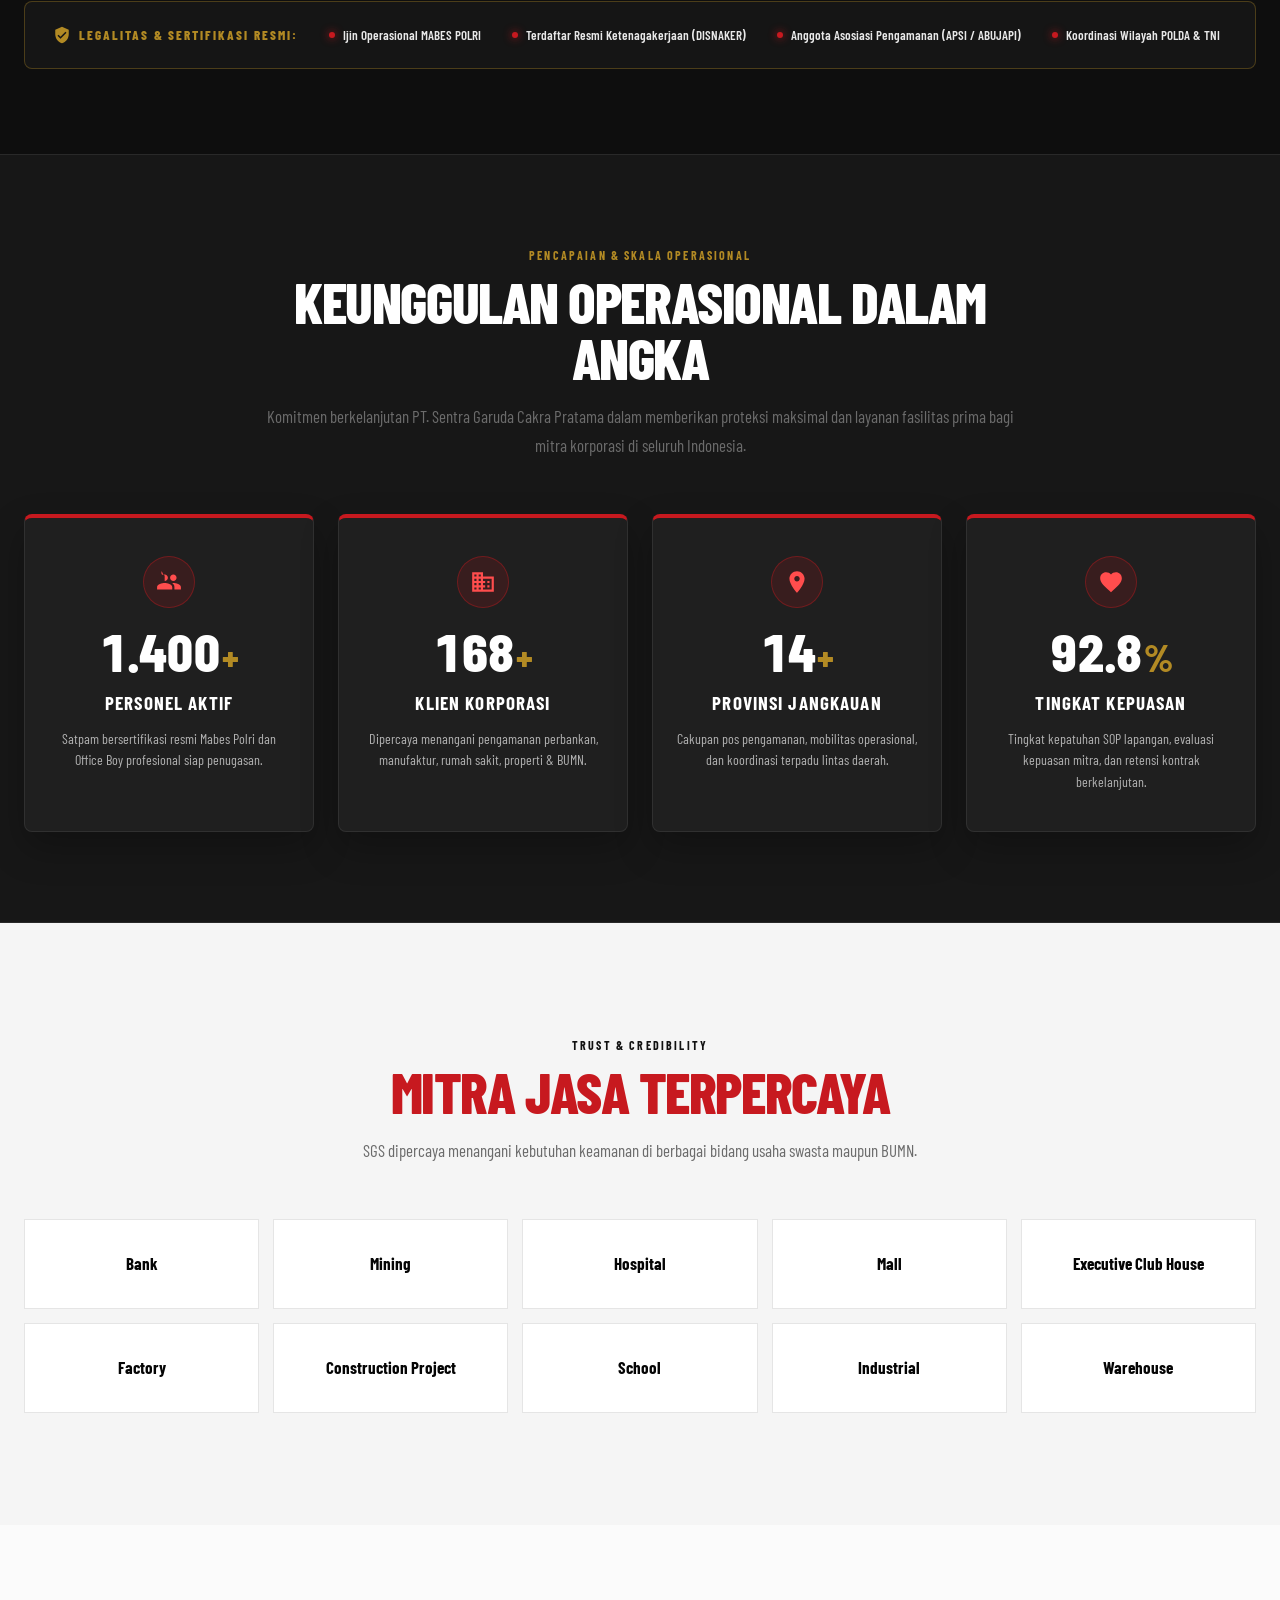
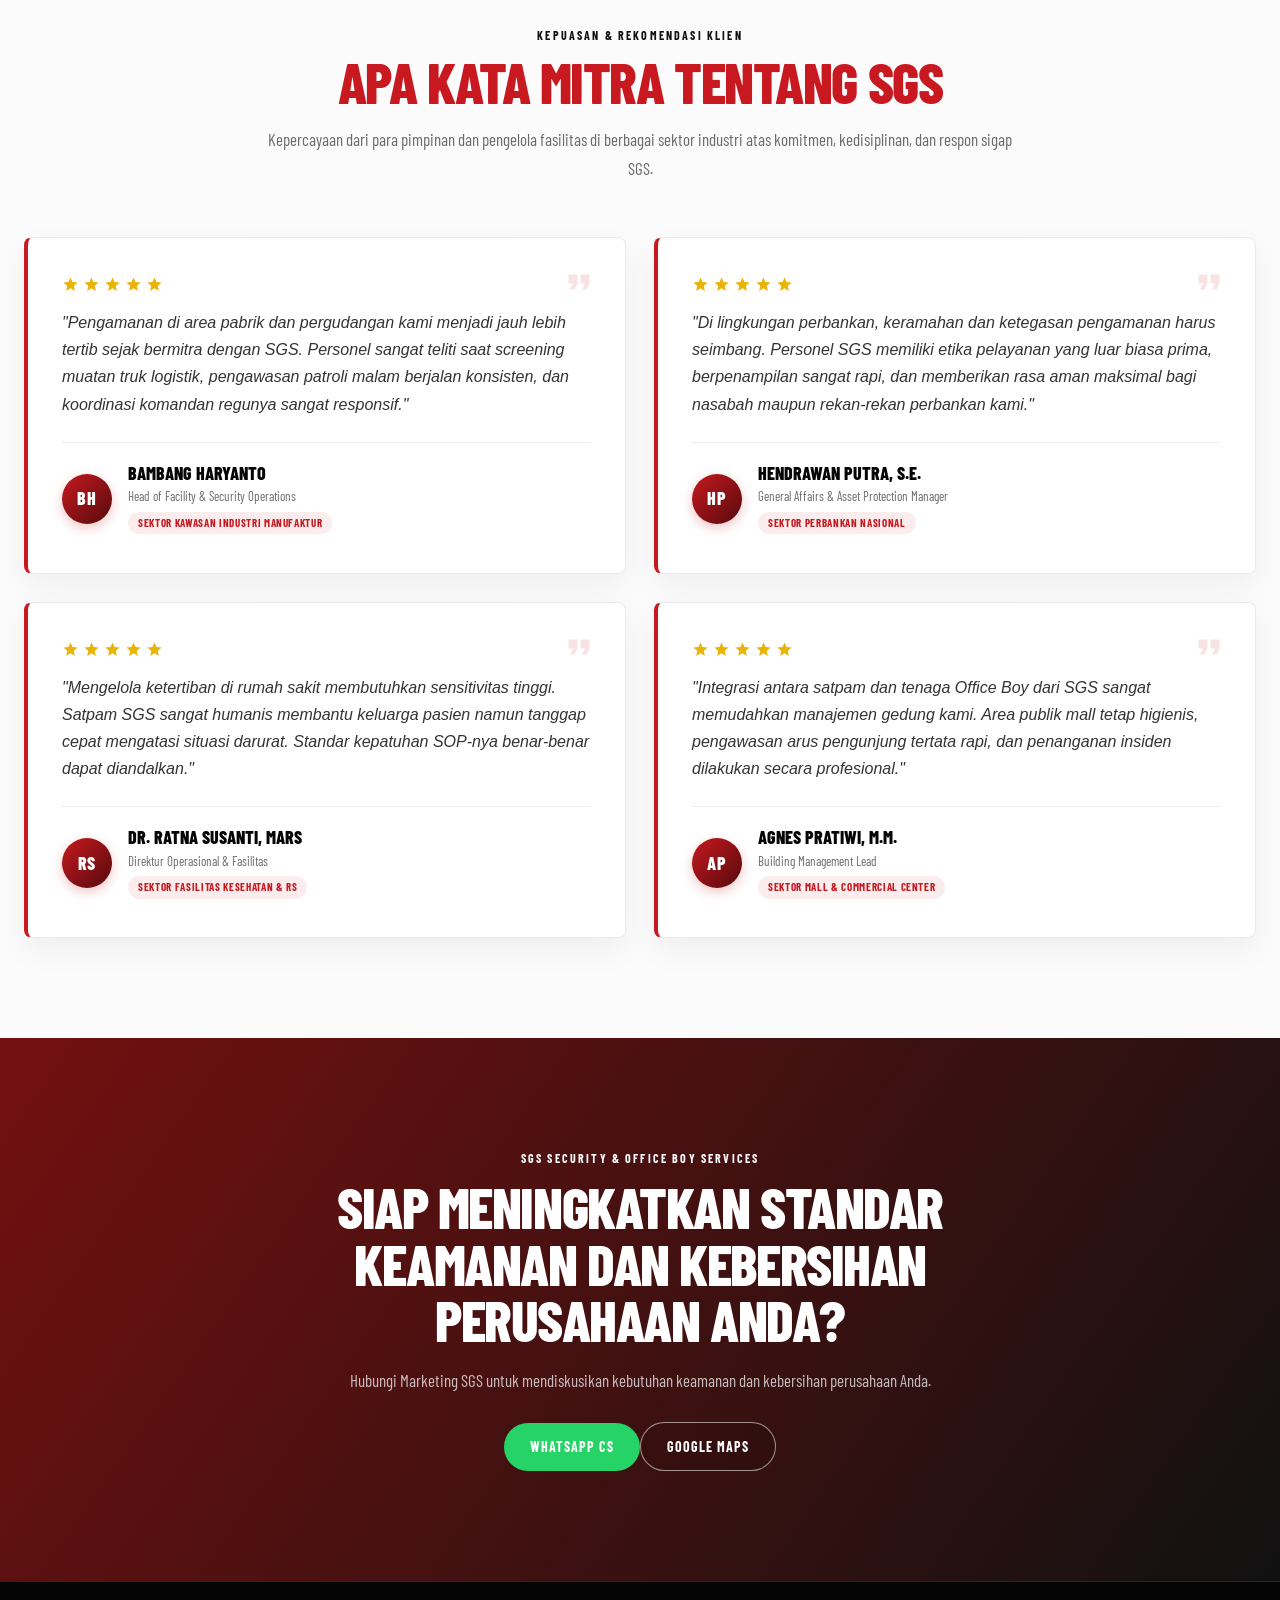
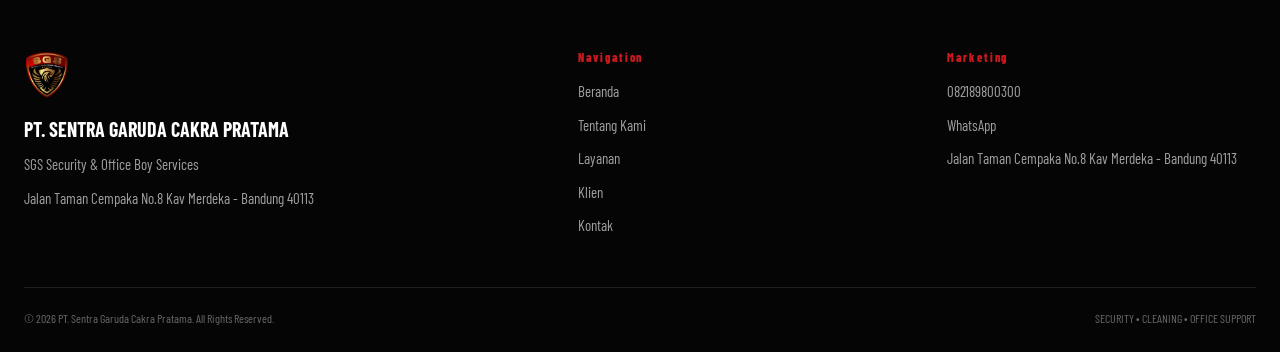
==== commit 3eaa0aa2: "Update index.html" ====
--- a/index.html
+++ b/index.html
@@ -31,7 +31,7 @@
     <div class="hero-slide active"><img src="assets/images/satpam-industri-brief.jpg" alt="Security profesional SGS"></div>
     <div class="hero-slide"><img src="assets/images/IMG-20260704-WA0585.jpg" alt="Personel SGS profesional"></div>
     <div class="hero-slide"><img src="assets/images/hero-security.jpg" alt="Operasional SGS"></div>
-    <div class="hero-slide"><img src="assets/images/tentang-kami-2.jpg" alt="Tim SGS"></div>
+    <div class="hero-slide"><img src="assets/images/sgs-brief.png" alt="Tim SGS"></div>
   </div>
   <div class="hero-content">
     <div class="hero-tag">PT. SENTRA GARUDA CAKRA PRATAMA</div>
--- a/style.css
+++ b/style.css
@@ -927,242 +927,192 @@
 
 .topology-wrapper {
     position: relative;
+    width: 1000px;
+    max-width: 100%;
+    height: 680px;
+    margin: 0 auto;
+}
+
+.topology-lines-svg {
+    position: absolute;
+    top: 0;
+    left: 0;
     width: 100%;
-    max-width: 1050px;
-    height: 720px;
-    margin: 0 auto;
+    height: 100%;
+    z-index: 1;
+    pointer-events: none;
+    overflow: visible;
+}
+
+.topo-line {
+    stroke-width: 2px;
+    stroke-dasharray: 6 4;
+}
+
+.topo-ring {
+    fill: none;
+    stroke: rgba(199, 25, 31, 0.12);
+    stroke-width: 1.5px;
+}
+
+.topo-ring-outer {
+    stroke-dasharray: 5 6;
+    stroke: rgba(5, 5, 5, 0.08);
+}
+
+.topo-dot {
+    fill: #C7191F;
+    filter: drop-shadow(0 0 5px rgba(199, 25, 31, 0.6));
 }
 
 .topology-item {
     position: absolute;
-    width: 220px;
+    width: 180px;
     text-align: center;
     z-index: 5;
+    transition: transform .35s ease;
 }
 
 .topology-logo {
     position: relative;
-    width: 180px;
-    height: 140px;
-    margin: 0 auto 15px;
+    width: 160px;
+    height: 110px;
+    margin: 0 auto 10px;
     display: flex;
     align-items: center;
     justify-content: center;
     background: #fff;
-    transition: transform .45s ease, box-shadow .45s ease;
+    border: 1px solid rgba(5, 5, 5, 0.1);
+    border-radius: 10px;
+    box-shadow: 0 10px 25px rgba(0, 0, 0, 0.06);
+    transition: transform .35s ease, box-shadow .35s ease, border-color .35s ease;
+    padding: 10px;
 }
 
 .topology-logo img {
     display: block;
-    max-width: 150px;
-    max-height: 120px;
+    max-width: 130px;
+    max-height: 85px;
     width: auto;
     height: auto;
     object-fit: contain;
-    filter: grayscale(100%);
-    opacity: .65;
-    transition: filter .45s ease, opacity .45s ease, transform .45s ease;
+    filter: grayscale(80%);
+    opacity: .8;
+    transition: filter .35s ease, opacity .35s ease, transform .35s ease;
 }
 
 .topology-item:hover .topology-logo {
-    transform: translateY(-8px);
+    transform: translateY(-6px);
+    border-color: rgba(199, 25, 31, 0.4);
+    box-shadow: 0 16px 36px rgba(199, 25, 31, 0.16);
 }
 
 .topology-item:hover .topology-logo img {
     filter: grayscale(0%);
     opacity: 1;
-    transform: scale(1.08);
-}
-
-.topology-item h4,
+    transform: scale(1.06);
+}
+
+.topology-item h4 {
+    display: block;
+    width: 100%;
+    margin: 0;
+    font-size: 13px;
+    font-weight: 800;
+    letter-spacing: .5px;
+    color: #111;
+    text-transform: uppercase;
+    line-height: 1.3;
+}
+
 .topology-item strong {
     display: block;
     width: 100%;
-    margin: 0;
-    font-size: 12px;
-    line-height: 1.4;
-    font-weight: 700;
-    letter-spacing: .5px;
-    color: #555;
-    text-align: center;
-    transition: color .3s ease;
-}
-
-.topology-item:hover h4,
-.topology-item:hover strong {
-    color: #111;
+    margin-top: 3px;
+    font-size: 11px;
+    font-weight: 600;
+    color: var(--gray);
+    line-height: 1.3;
 }
 
 .topology-center {
     position: absolute;
     left: 50%;
     top: 50%;
-    width: 190px;
-    height: 190px;
+    width: 180px;
+    height: 180px;
     transform: translate(-50%, -50%);
     display: flex;
     align-items: center;
     justify-content: center;
-    border: 1px solid #ddd;
+    border: 3px solid var(--red);
     border-radius: 50%;
     background: #fff;
+    box-shadow: 0 14px 38px rgba(199, 25, 31, 0.22), 0 0 0 10px rgba(199, 25, 31, 0.07);
     z-index: 10;
-}
-
-.topology-center::before {
-    content: "";
-    position: absolute;
-    width: 160px;
-    height: 160px;
-    border: 1px solid #e21c2a;
-    border-radius: 50%;
-    transition: transform .5s ease;
-}
-
-.topology-center:hover::before {
-    transform: scale(1.08);
-}
-
-.topology-center::after {
-    display: none;
-}
-
-.topology-center-inner {
-    position: relative;
-    z-index: 2;
-    text-align: center;
-}
-
-.topology-center-inner span {
-    display: block;
-    margin-bottom: 5px;
-    font-size: 18px;
-    font-weight: 800;
-    color: #111;
-}
-
-.topology-center-inner strong {
-    display: block;
-    font-size: 16px;
-    font-weight: 800;
-    letter-spacing: .5px;
-    color: #111;
+    transition: transform .4s ease, box-shadow .4s ease;
+}
+
+.topology-center:hover {
+    transform: translate(-50%, -50%) scale(1.05);
+    box-shadow: 0 20px 45px rgba(199, 25, 31, 0.32), 0 0 0 14px rgba(199, 25, 31, 0.12);
 }
 
 .network-center {
     position: relative;
-    width: 135px;
-    height: 135px;
+    width: 130px;
+    height: 130px;
     display: flex;
     align-items: center;
     justify-content: center;
-    z-index: 20;
 }
 
 .network-center img {
-    width: 110px;
+    width: 100px;
     height: auto;
-    max-width: 110px;
-    max-height: 110px;
+    max-width: 100px;
+    max-height: 100px;
     object-fit: contain;
     display: block;
-    margin: 0;
-}
-
+}
+
+/* Precise item coordinates aligning exactly with SVG line endpoints */
 .topology-item-1 {
-    top: 20px;
-    left: 80px;
+    top: 55px;
+    left: 100px;
 }
 
 .topology-item-2 {
-    top: 20px;
-    right: 80px;
+    top: 55px;
+    right: 100px;
 }
 
 .topology-item-3 {
-    top: 270px;
-    left: 0;
+    top: 285px;
+    left: 30px;
 }
 
 .topology-item-4 {
-    top: 270px;
-    right: 0;
+    top: 285px;
+    right: 30px;
 }
 
 .topology-item-5 {
-    bottom: 10px;
-    left: 80px;
+    top: 515px;
+    left: 100px;
 }
 
 .topology-item-6 {
-    bottom: 10px;
-    right: 80px;
-}
-
-.topology-line {
-    position: absolute;
-    background: #ddd;
-    z-index: 1;
-}
-
-.line-top {
-    width: 1px;
-    height: 120px;
-    top: 140px;
-    left: 50%;
-    transform: translateX(-50%);
-}
-
-.line-bottom {
-    width: 1px;
-    height: 120px;
-    bottom: 130px;
-    left: 50%;
-    transform: translateX(-50%);
-}
-
-.line-left-top {
-    width: 250px;
-    height: 1px;
-    top: 350px;
-    left: 190px;
-}
-
-.line-right-top {
-    width: 250px;
-    height: 1px;
-    top: 350px;
-    right: 190px;
-}
-
-.line-left-bottom {
-    width: 190px;
-    height: 1px;
-    top: 475px;
-    left: 260px;
-    transform: rotate(-25deg);
-    transform-origin: left center;
-}
-
-.line-right-bottom {
-    width: 190px;
-    height: 1px;
-    top: 475px;
-    right: 260px;
-    transform: rotate(25deg);
-    transform-origin: right center;
-}
-
-.topology-line::after {
-    content: "";
-    position: absolute;
-    width: 7px;
-    height: 7px;
-    border-radius: 50%;
-    background: #e21c2a;
-    top: 50%;
-    left: 50%;
-    transform: translate(-50%, -50%);
+    top: 515px;
+    right: 100px;
+}
+
+@media (max-width: 1050px) and (min-width: 768px) {
+    .topology-wrapper {
+        transform: scale(0.8);
+        transform-origin: center center;
+        margin: -40px auto;
+    }
 }
 
 
@@ -2647,7 +2597,8 @@
         overflow: visible !important;
     }
 
-    .topology-line {
+    .topology-line,
+    .topology-lines-svg {
         display: none !important;
     }
 
@@ -2854,3 +2805,557 @@
         font-size: 9px;
     }
 }
+
+/* =========================================================
+   IMPROVED SECTION: SOLUSI PENGAMANAN & FASILITAS TERPADU
+   ========================================================= */
+
+.solusi-section {
+    background: #0e0e0e;
+    color: #fff;
+    padding: 100px 0 85px;
+    position: relative;
+    overflow: hidden;
+}
+
+.solusi-section::before {
+    content: "";
+    position: absolute;
+    top: 0;
+    left: 50%;
+    transform: translateX(-50%);
+    width: 100%;
+    max-width: 1320px;
+    height: 100%;
+    background: radial-gradient(circle at 50% 0%, rgba(199, 25, 31, 0.18), transparent 70%);
+    pointer-events: none;
+}
+
+.solusi-section .section-head h2 {
+    color: #fff;
+}
+
+.solusi-section .section-head p {
+    color: rgba(255, 255, 255, 0.82);
+}
+
+.solusi-grid {
+    display: grid;
+    grid-template-columns: repeat(4, 1fr);
+    gap: 22px;
+    margin-bottom: 45px;
+}
+
+.solusi-card {
+    background: rgba(255, 255, 255, 0.04);
+    border: 1px solid rgba(255, 255, 255, 0.1);
+    border-top: 3px solid var(--red);
+    padding: 34px 26px;
+    display: flex;
+    flex-direction: column;
+    border-radius: 6px;
+    transition: all 0.35s ease;
+    position: relative;
+}
+
+.solusi-card:hover {
+    transform: translateY(-7px);
+    background: rgba(255, 255, 255, 0.08);
+    border-top-color: var(--gold);
+    box-shadow: 0 20px 40px rgba(0, 0, 0, 0.4);
+}
+
+.solusi-card-head {
+    display: flex;
+    justify-content: space-between;
+    align-items: center;
+    margin-bottom: 20px;
+}
+
+.solusi-icon {
+    width: 48px;
+    height: 48px;
+    background: rgba(199, 25, 31, 0.18);
+    border: 1px solid rgba(199, 25, 31, 0.4);
+    border-radius: 8px;
+    display: flex;
+    align-items: center;
+    justify-content: center;
+    color: #ff4d4d;
+}
+
+.solusi-icon svg {
+    width: 24px;
+    height: 24px;
+    fill: currentColor;
+}
+
+.solusi-num {
+    font-size: 28px;
+    font-weight: 800;
+    color: var(--gold);
+    line-height: 1;
+}
+
+.solusi-card h3 {
+    font-size: 22px;
+    font-weight: 700;
+    color: #fff;
+    margin-bottom: 12px;
+    text-transform: uppercase;
+}
+
+.solusi-card p {
+    font-size: 15px;
+    line-height: 1.6;
+    color: rgba(255, 255, 255, 0.72);
+    margin-bottom: 20px;
+    flex-grow: 1;
+}
+
+.solusi-badges {
+    display: flex;
+    flex-wrap: wrap;
+    gap: 7px;
+    margin-top: auto;
+}
+
+.badge-item {
+    font-size: 11px;
+    font-weight: 700;
+    text-transform: uppercase;
+    letter-spacing: 0.06em;
+    padding: 4px 9px;
+    border-radius: 4px;
+    background: rgba(255, 255, 255, 0.08);
+    color: rgba(255, 255, 255, 0.88);
+    border: 1px solid rgba(255, 255, 255, 0.12);
+}
+
+.legal-strip {
+    background: rgba(255, 255, 255, 0.03);
+    border: 1px solid rgba(178, 138, 36, 0.35);
+    border-radius: 8px;
+    padding: 22px 28px;
+    display: grid;
+    grid-template-columns: auto 1fr;
+    gap: 24px;
+    align-items: center;
+}
+
+.legal-title {
+    font-size: 13px;
+    font-weight: 800;
+    letter-spacing: 0.15em;
+    text-transform: uppercase;
+    color: var(--gold);
+    white-space: nowrap;
+    display: flex;
+    align-items: center;
+    gap: 8px;
+}
+
+.legal-title svg {
+    width: 18px;
+    height: 18px;
+    fill: currentColor;
+}
+
+.legal-items {
+    display: flex;
+    flex-wrap: wrap;
+    align-items: center;
+    justify-content: space-around;
+    gap: 16px;
+}
+
+.legal-pill {
+    display: flex;
+    align-items: center;
+    gap: 8px;
+    font-size: 13px;
+    font-weight: 600;
+    color: rgba(255, 255, 255, 0.9);
+}
+
+.legal-dot {
+    width: 6px;
+    height: 6px;
+    background: var(--red);
+    border-radius: 50%;
+    box-shadow: 0 0 8px var(--red);
+}
+
+/* =========================================================
+   COUNTER SECTION (STATISTIK KINERJA & JANGKAUAN)
+   ========================================================= */
+
+.counter-section {
+    background: #171717;
+    color: #fff;
+    padding: 90px 0;
+    position: relative;
+    border-top: 1px solid rgba(255, 255, 255, 0.08);
+    border-bottom: 1px solid rgba(255, 255, 255, 0.08);
+}
+
+.counter-section .section-head h2 {
+    color: #fff;
+}
+
+.counter-grid {
+    display: grid;
+    grid-template-columns: repeat(4, 1fr);
+    gap: 24px;
+}
+
+.counter-card {
+    background: #1f1f1f;
+    border: 1px solid rgba(255, 255, 255, 0.08);
+    border-top: 4px solid var(--red);
+    padding: 38px 24px;
+    text-align: center;
+    border-radius: 8px;
+    box-shadow: 0 16px 36px rgba(0, 0, 0, 0.25);
+    transition: all 0.35s ease;
+    display: flex;
+    flex-direction: column;
+    align-items: center;
+}
+
+.counter-card:hover {
+    transform: translateY(-6px);
+    border-top-color: var(--gold);
+    box-shadow: 0 22px 48px rgba(199, 25, 31, 0.2);
+    background: #232323;
+}
+
+.counter-icon {
+    width: 52px;
+    height: 52px;
+    border-radius: 50%;
+    background: rgba(199, 25, 31, 0.15);
+    border: 1px solid rgba(199, 25, 31, 0.4);
+    display: flex;
+    align-items: center;
+    justify-content: center;
+    color: #ff4d4d;
+    margin-bottom: 16px;
+}
+
+.counter-icon svg {
+    width: 26px;
+    height: 26px;
+    fill: currentColor;
+}
+
+.counter-number-wrap {
+    font-size: clamp(48px, 4.2vw, 62px);
+    font-weight: 800;
+    color: #fff;
+    line-height: 1;
+    font-family: var(--font);
+    display: flex;
+    align-items: baseline;
+    justify-content: center;
+    gap: 2px;
+    letter-spacing: -0.02em;
+}
+
+.counter-val {
+    font-variant-numeric: tabular-nums;
+}
+
+.counter-suffix {
+    color: var(--gold);
+    font-size: clamp(34px, 3vw, 44px);
+    font-weight: 800;
+}
+
+.counter-title {
+    font-size: 19px;
+    font-weight: 700;
+    text-transform: uppercase;
+    letter-spacing: 0.06em;
+    color: #fff;
+    margin: 10px 0 8px;
+}
+
+.counter-desc {
+    font-size: 14px;
+    line-height: 1.55;
+    color: rgba(255, 255, 255, 0.65);
+    max-width: 260px;
+}
+
+/* =========================================================
+   TESTIMONIAL SECTION
+   ========================================================= */
+
+.testimonial-section {
+    background: #fbfbfb;
+    padding: 100px 0;
+    position: relative;
+}
+
+.testimonial-grid {
+    display: grid;
+    grid-template-columns: repeat(2, 1fr);
+    gap: 28px;
+}
+
+.testimonial-card {
+    background: #fff;
+    border: 1px solid rgba(5, 5, 5, 0.08);
+    border-left: 4px solid var(--red);
+    border-radius: 8px;
+    padding: 38px 34px;
+    box-shadow: 0 12px 32px rgba(0, 0, 0, 0.05);
+    display: flex;
+    flex-direction: column;
+    justify-content: space-between;
+    transition: all 0.3s ease;
+    position: relative;
+}
+
+.testimonial-card:hover {
+    transform: translateY(-5px);
+    box-shadow: 0 20px 42px rgba(0, 0, 0, 0.1);
+    border-left-color: var(--gold);
+}
+
+.testimonial-quote-icon {
+    position: absolute;
+    top: 26px;
+    right: 28px;
+    color: rgba(199, 25, 31, 0.12);
+    width: 36px;
+    height: 36px;
+}
+
+.testimonial-quote-icon svg {
+    width: 100%;
+    height: 100%;
+    fill: currentColor;
+}
+
+.testimonial-stars {
+    display: flex;
+    gap: 4px;
+    color: #eab308;
+    margin-bottom: 16px;
+}
+
+.testimonial-stars svg {
+    width: 17px;
+    height: 17px;
+    fill: currentColor;
+}
+
+.testimonial-quote {
+    font-size: 16px;
+    line-height: 1.7;
+    color: #333;
+    margin-bottom: 24px;
+    font-style: italic;
+    position: relative;
+    z-index: 2;
+}
+
+.testimonial-client {
+    display: flex;
+    align-items: center;
+    gap: 16px;
+    padding-top: 20px;
+    border-top: 1px solid rgba(5, 5, 5, 0.07);
+}
+
+.client-avatar {
+    width: 50px;
+    height: 50px;
+    border-radius: 50%;
+    background: linear-gradient(135deg, var(--red), #550a0d);
+    color: #fff;
+    display: flex;
+    align-items: center;
+    justify-content: center;
+    font-weight: 800;
+    font-size: 18px;
+    letter-spacing: 0.05em;
+    flex-shrink: 0;
+    box-shadow: 0 4px 12px rgba(199, 25, 31, 0.25);
+}
+
+.client-info h4 {
+    font-size: 18px;
+    font-weight: 800;
+    color: var(--black);
+    text-transform: uppercase;
+    line-height: 1.2;
+}
+
+.client-info .client-role {
+    font-size: 13px;
+    color: var(--gray);
+    margin-top: 3px;
+    line-height: 1.4;
+}
+
+.client-sector {
+    display: inline-block;
+    margin-top: 6px;
+    font-size: 11px;
+    font-weight: 700;
+    letter-spacing: 0.06em;
+    text-transform: uppercase;
+    color: var(--red);
+    background: rgba(199, 25, 31, 0.08);
+    padding: 2px 10px;
+    border-radius: 999px;
+}
+
+/* =========================================================
+   IMPROVED TENTANG KAMI: CORE VALUES & OPERATIONAL
+   ========================================================= */
+
+.core-values-grid {
+    display: grid;
+    grid-template-columns: repeat(4, 1fr);
+    gap: 22px;
+}
+
+.core-value-card {
+    background: #fff;
+    border: 1px solid var(--line);
+    border-top: 3px solid var(--red);
+    padding: 34px 24px;
+    border-radius: 6px;
+    box-shadow: 0 14px 30px rgba(0, 0, 0, 0.05);
+    transition: all 0.3s ease;
+    display: flex;
+    flex-direction: column;
+}
+
+.core-value-card:hover {
+    transform: translateY(-6px);
+    border-top-color: var(--gold);
+    box-shadow: 0 20px 45px rgba(0, 0, 0, 0.1);
+}
+
+.core-value-card .val-num {
+    font-size: 36px;
+    font-weight: 800;
+    color: var(--red);
+    line-height: 1;
+    margin-bottom: 12px;
+}
+
+.core-value-card h3 {
+    font-size: 20px;
+    font-weight: 700;
+    color: var(--black);
+    margin-bottom: 10px;
+    text-transform: uppercase;
+}
+
+.core-value-card p {
+    font-size: 15px;
+    line-height: 1.6;
+    color: #4a5568;
+}
+
+.op-features {
+    display: grid;
+    grid-template-columns: repeat(2, 1fr);
+    gap: 14px;
+    margin-top: 24px;
+}
+
+.op-feature-item {
+    display: flex;
+    align-items: center;
+    gap: 10px;
+    font-size: 15px;
+    font-weight: 600;
+    color: #222;
+    background: #f7f7f7;
+    padding: 12px 16px;
+    border-radius: 6px;
+    border-left: 3px solid var(--red);
+}
+
+.op-check {
+    color: var(--red);
+    font-weight: 800;
+    font-size: 16px;
+}
+
+/* =========================================================
+   RESPONSIVE STYLES FOR NEW/IMPROVISED SECTIONS
+   ========================================================= */
+
+@media (max-width: 1199px) {
+    .solusi-grid {
+        grid-template-columns: repeat(2, 1fr);
+    }
+
+    .counter-grid {
+        grid-template-columns: repeat(2, 1fr);
+    }
+
+    .core-values-grid {
+        grid-template-columns: repeat(2, 1fr);
+    }
+}
+
+@media (max-width: 860px) {
+    .legal-strip {
+        grid-template-columns: 1fr;
+        text-align: center;
+    }
+
+    .legal-title {
+        justify-content: center;
+    }
+
+    .legal-items {
+        justify-content: center;
+    }
+
+    .testimonial-grid {
+        grid-template-columns: 1fr;
+    }
+
+    .op-features {
+        grid-template-columns: 1fr;
+    }
+}
+
+@media (max-width: 580px) {
+    .solusi-grid {
+        grid-template-columns: 1fr;
+    }
+
+    .counter-grid {
+        grid-template-columns: 1fr;
+    }
+
+    .core-values-grid {
+        grid-template-columns: 1fr;
+    }
+
+    .counter-card {
+        padding: 30px 18px;
+    }
+
+    .testimonial-card {
+        padding: 26px 20px;
+    }
+
+    .legal-items {
+        flex-direction: column;
+        align-items: flex-start;
+        gap: 10px;
+    }
+}
+
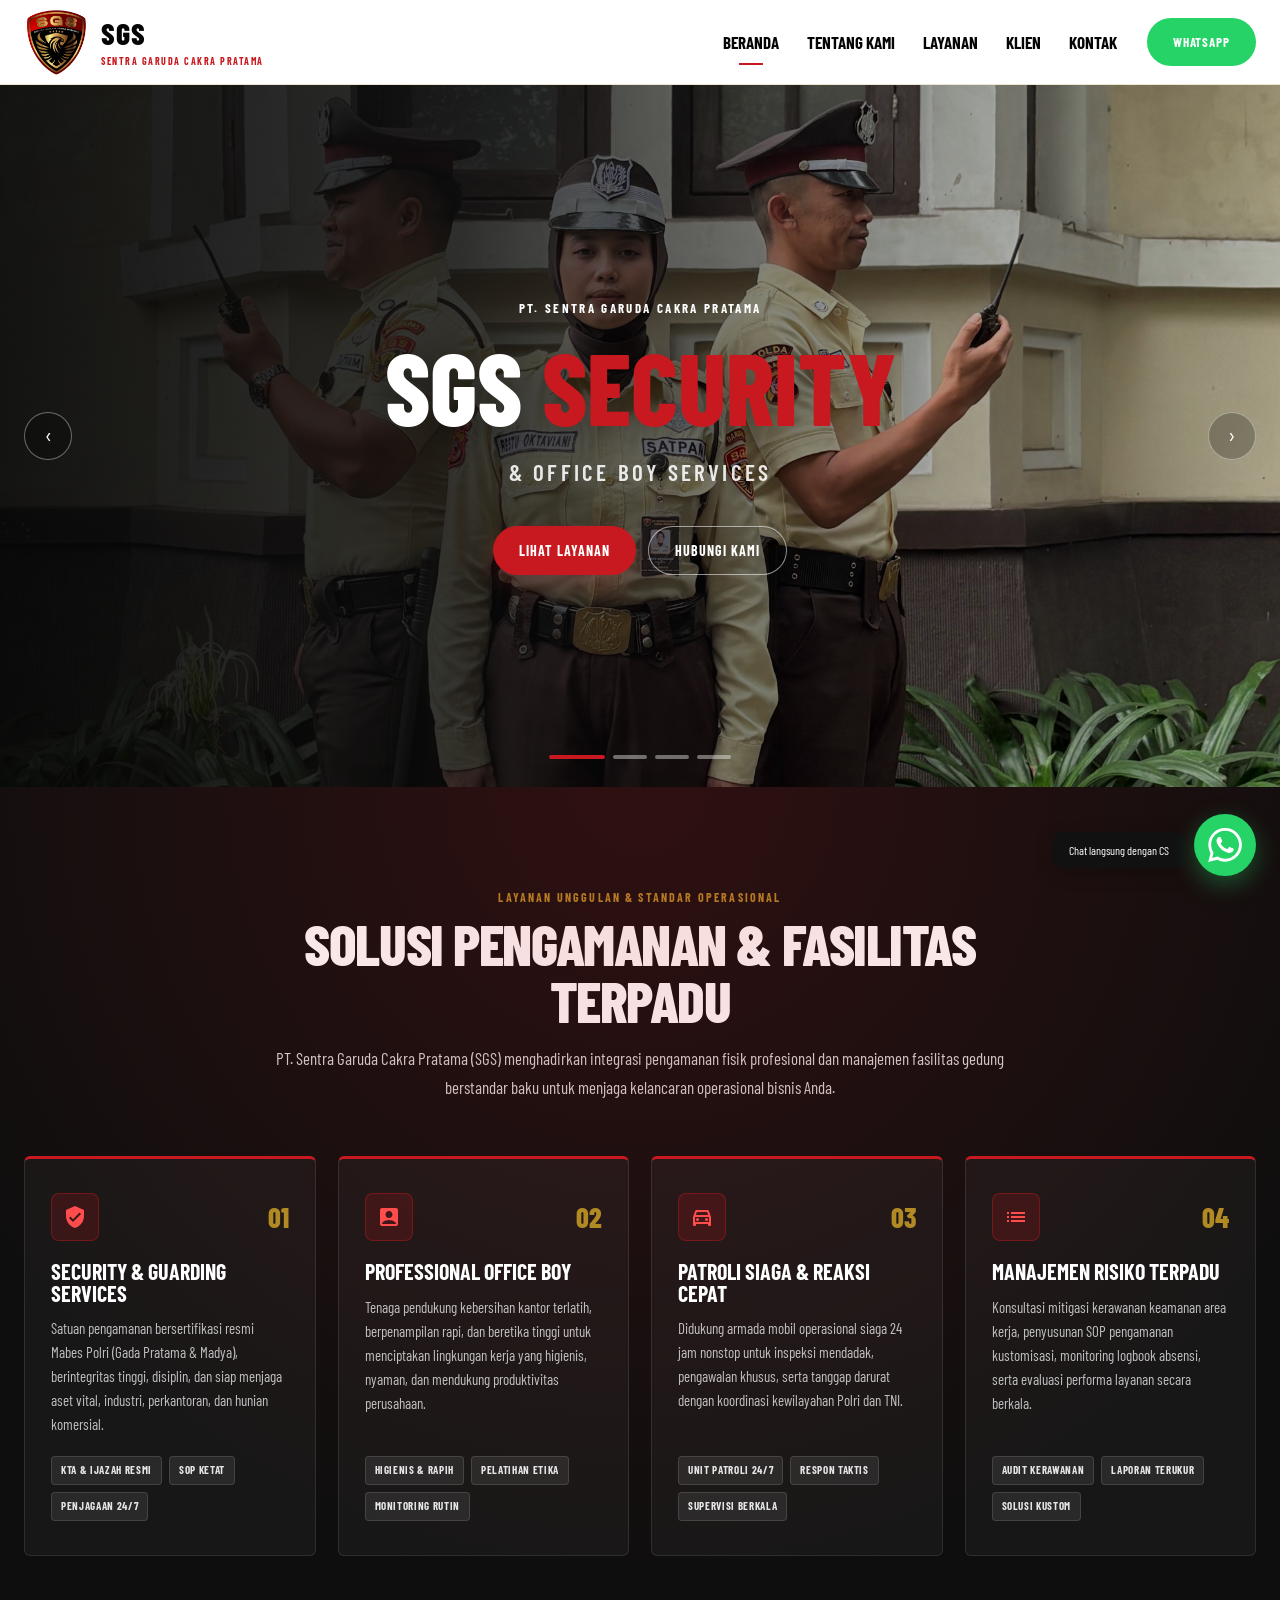
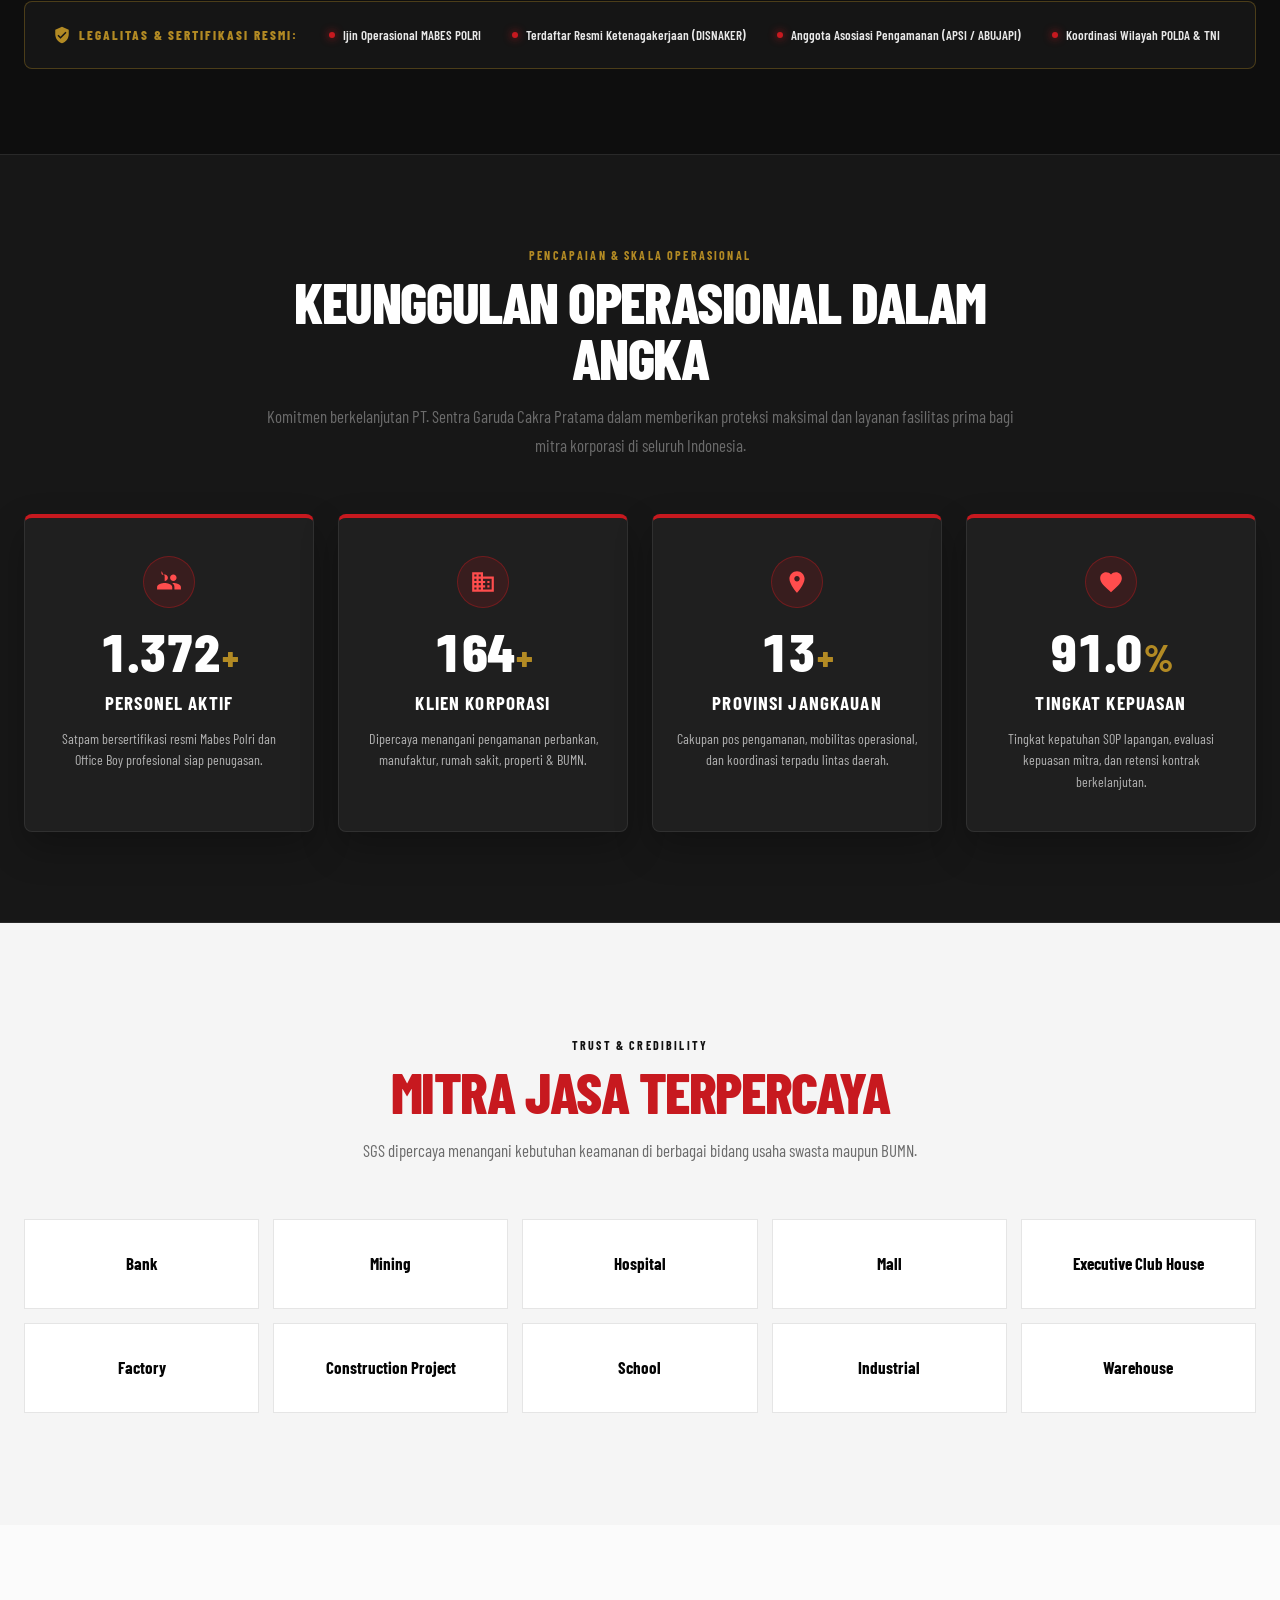
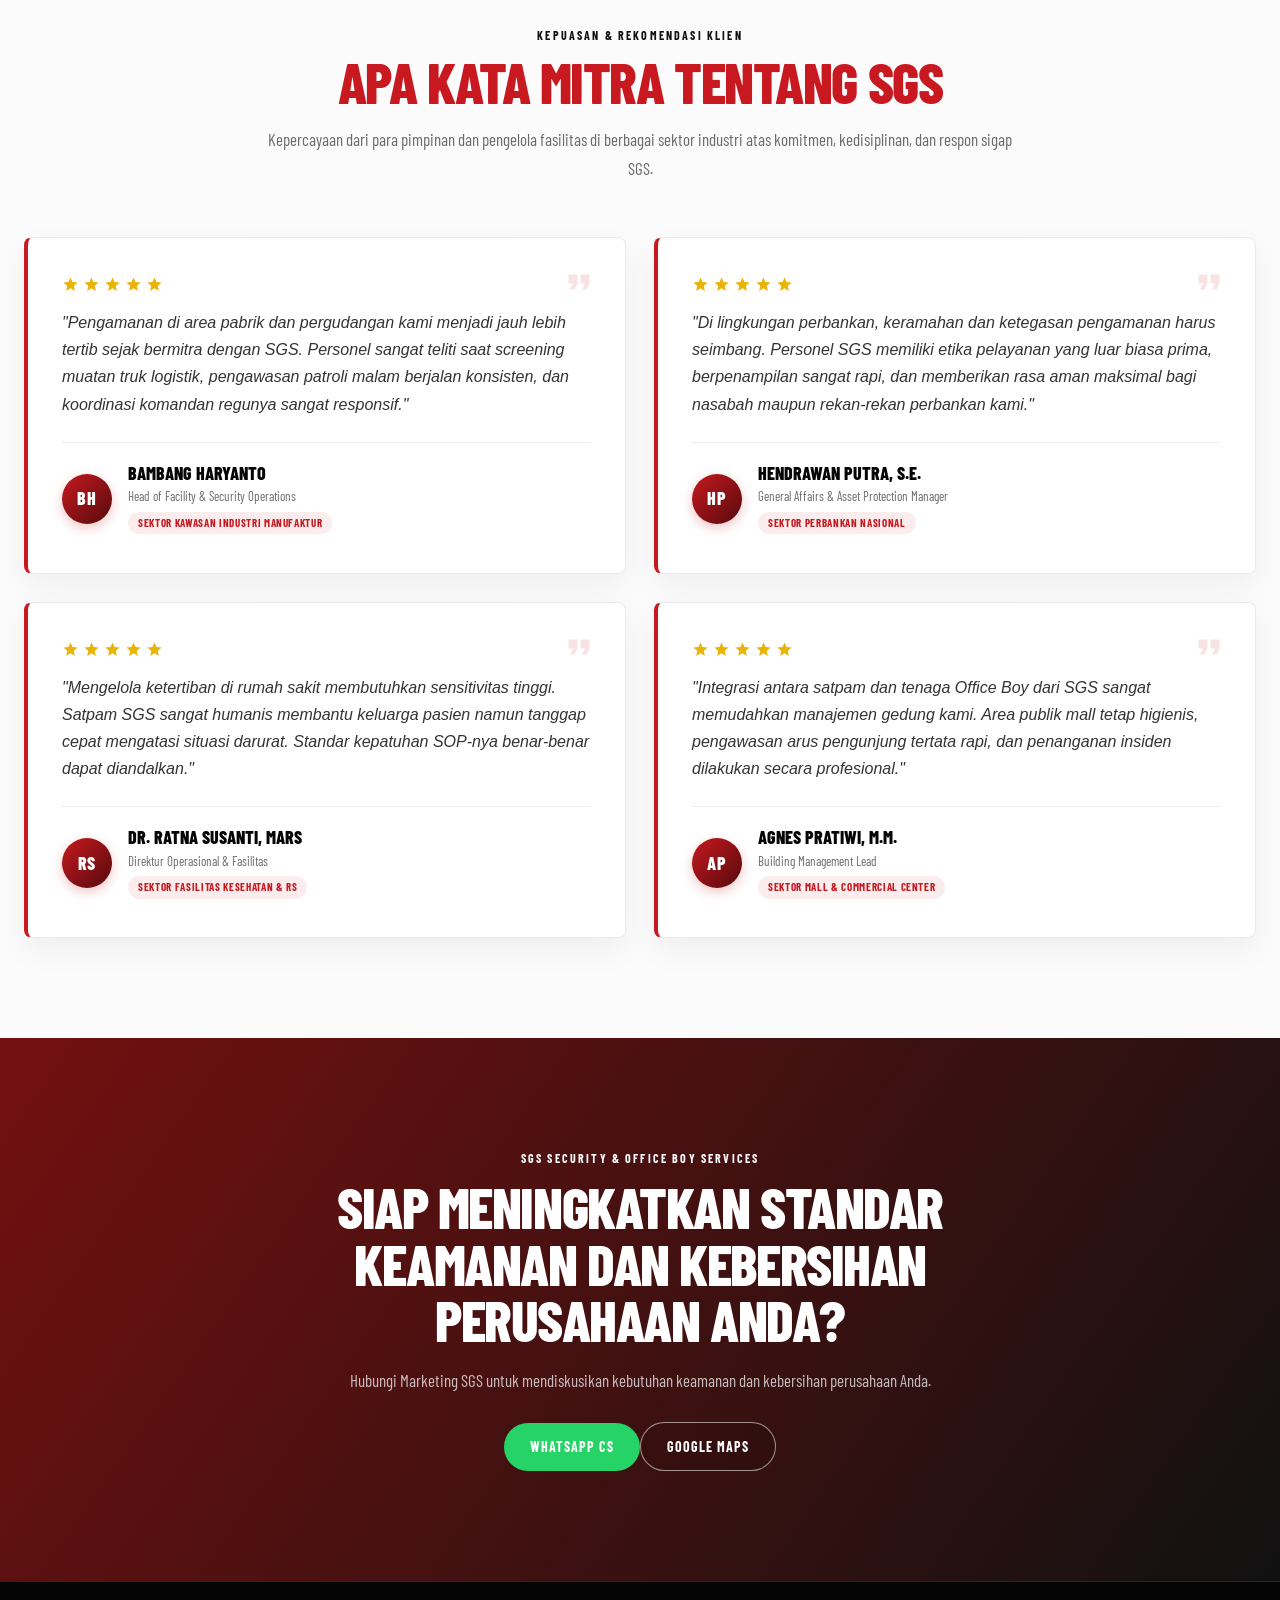
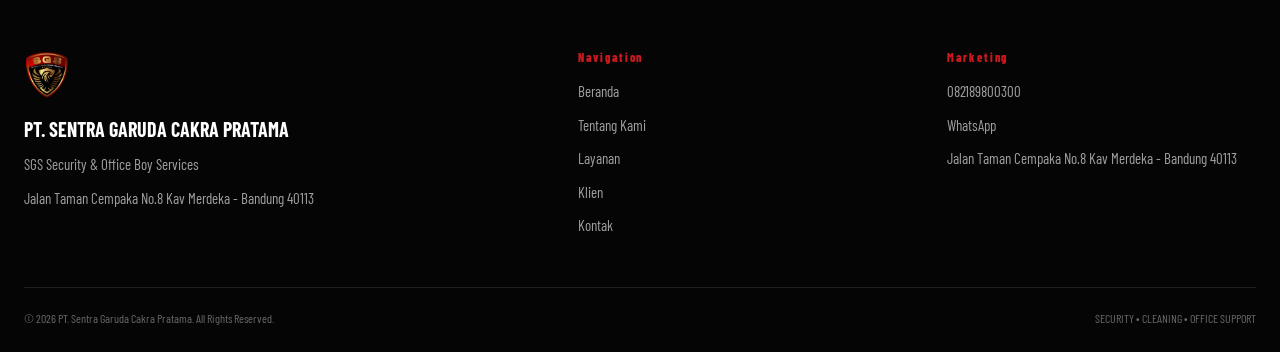
==== commit 10eef85c: "Update index.html" ====
--- a/index.html
+++ b/index.html
@@ -28,7 +28,7 @@
 <main>
 <section id="beranda" class="hero">
   <div class="hero-slides">
-    <div class="hero-slide active"><img src="assets/images/satpam-industri-brief.jpg" alt="Security profesional SGS"></div>
+    <div class="hero-slide active"><img src="assets/images/tentang-kami-1.jpg" alt="Security profesional SGS"></div>
     <div class="hero-slide"><img src="assets/images/IMG-20260704-WA0585.jpg" alt="Personel SGS profesional"></div>
     <div class="hero-slide"><img src="assets/images/hero-security.jpg" alt="Operasional SGS"></div>
     <div class="hero-slide"><img src="assets/images/sgs-brief.png" alt="Tim SGS"></div>
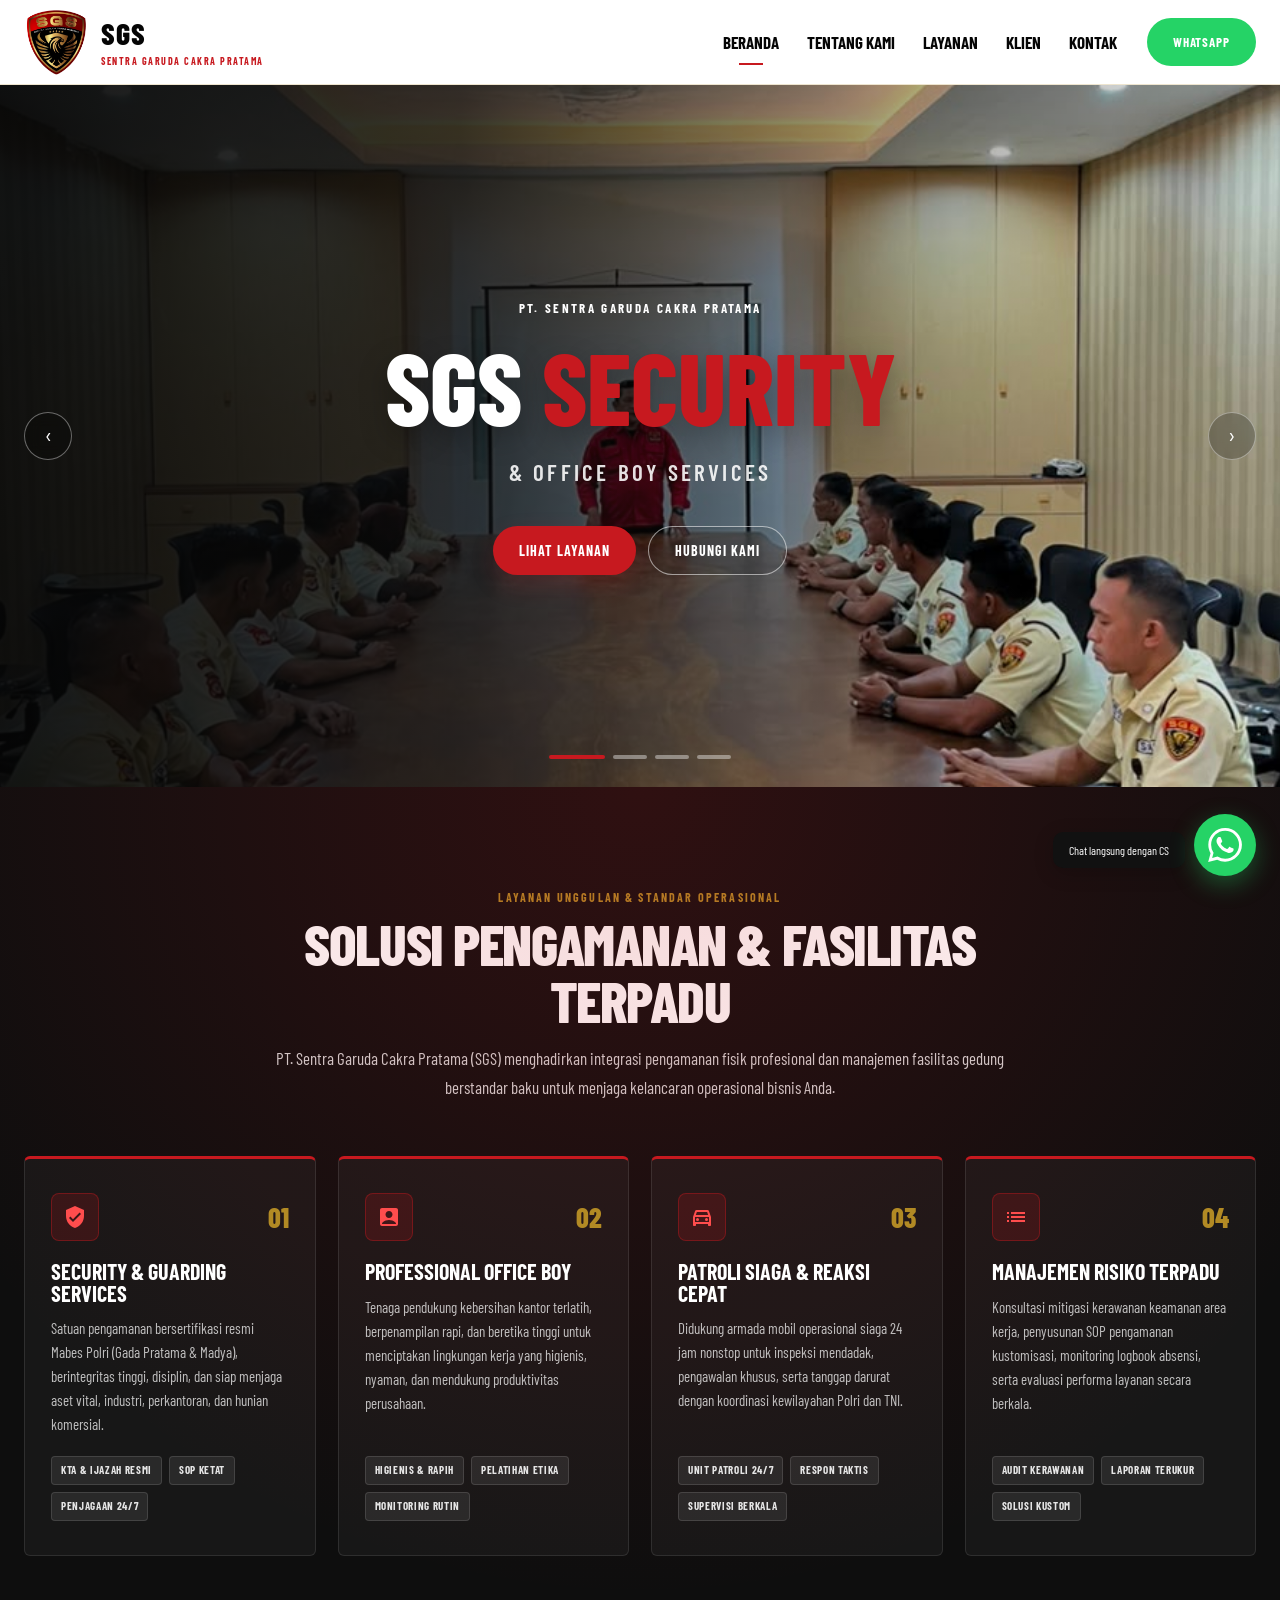
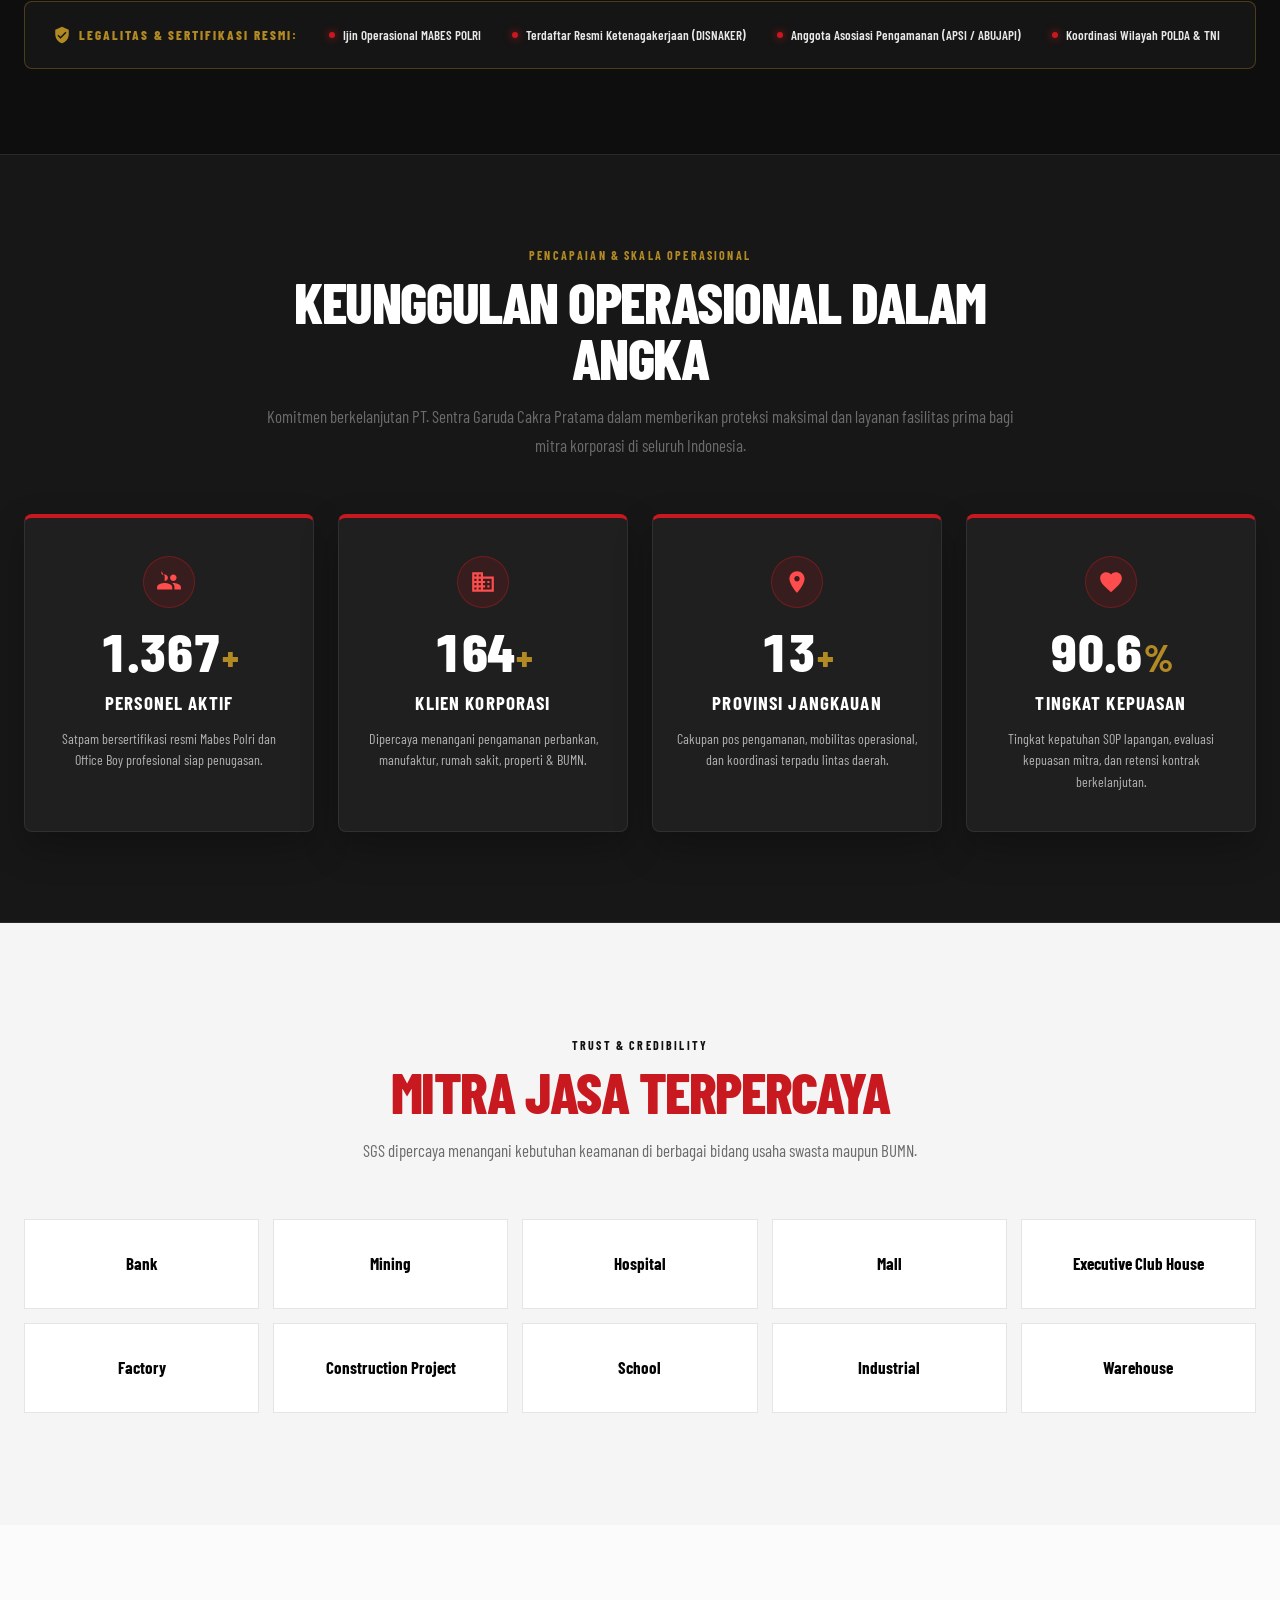
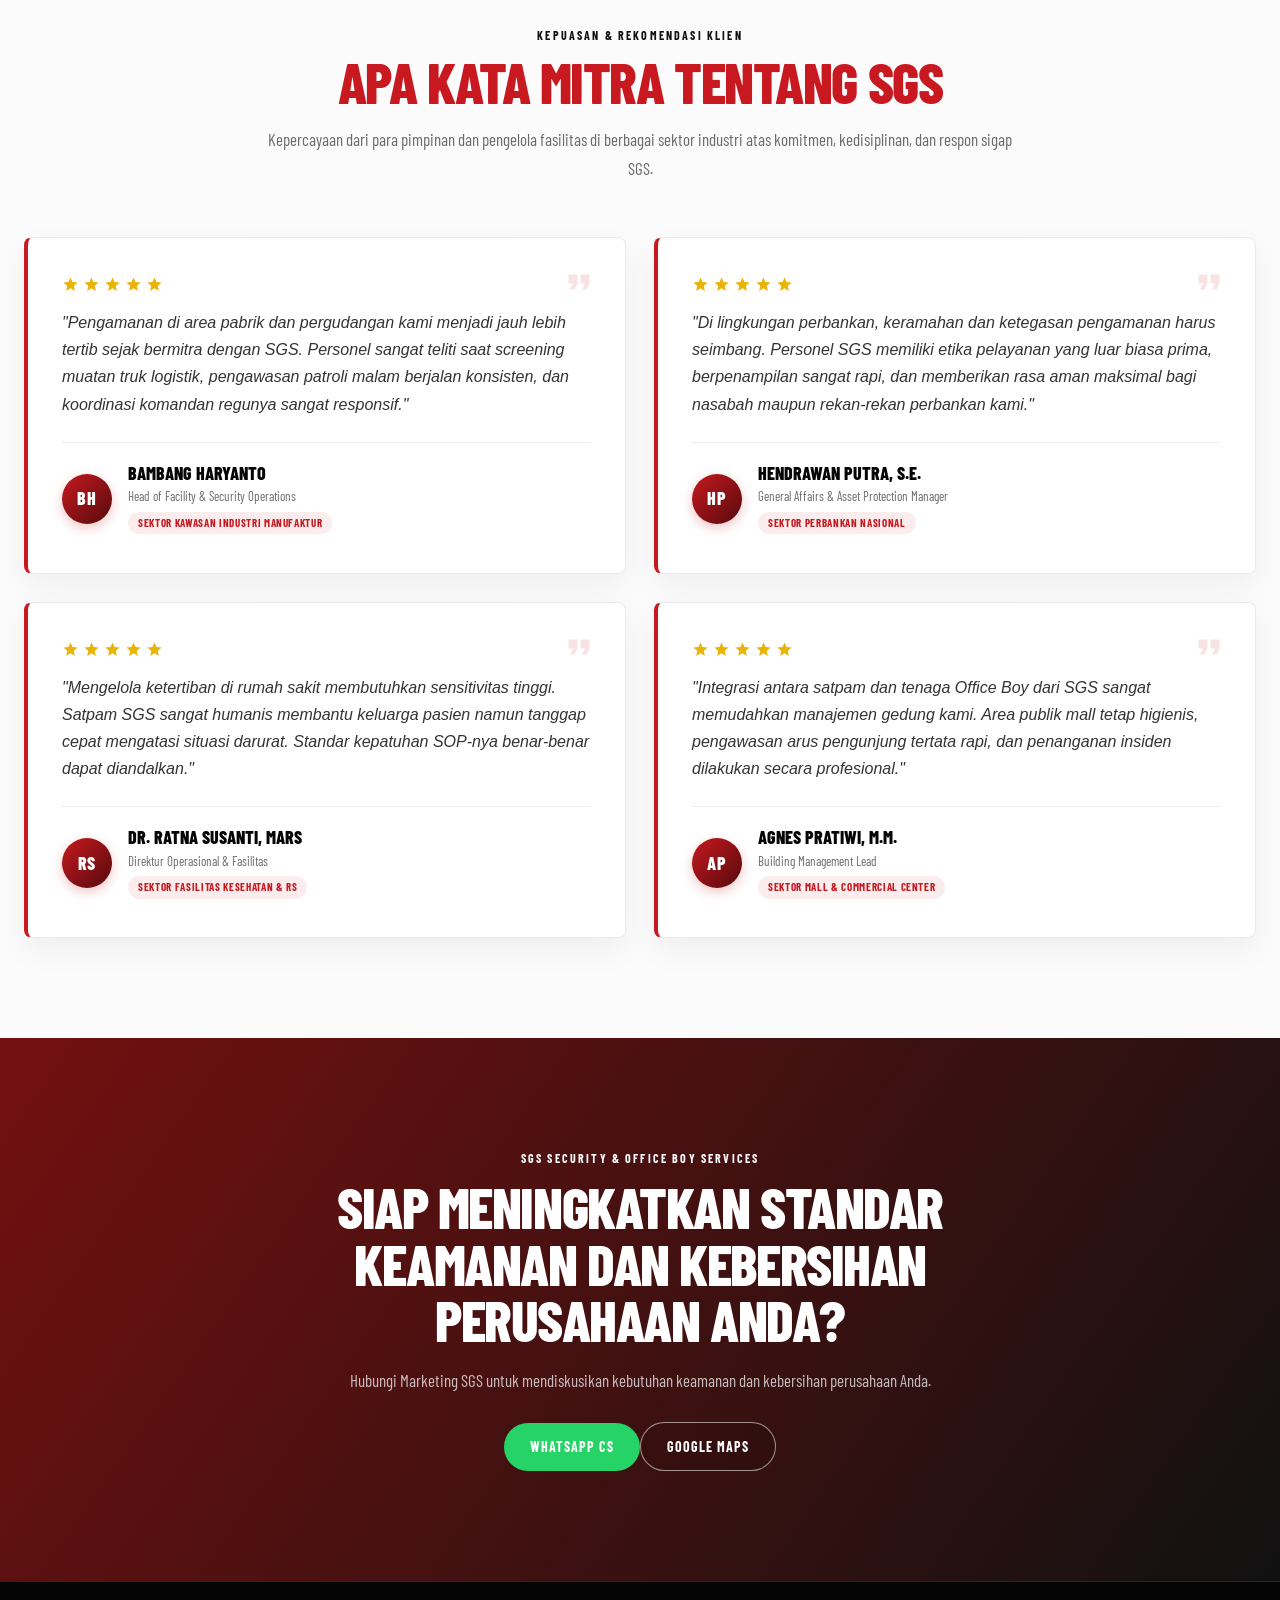
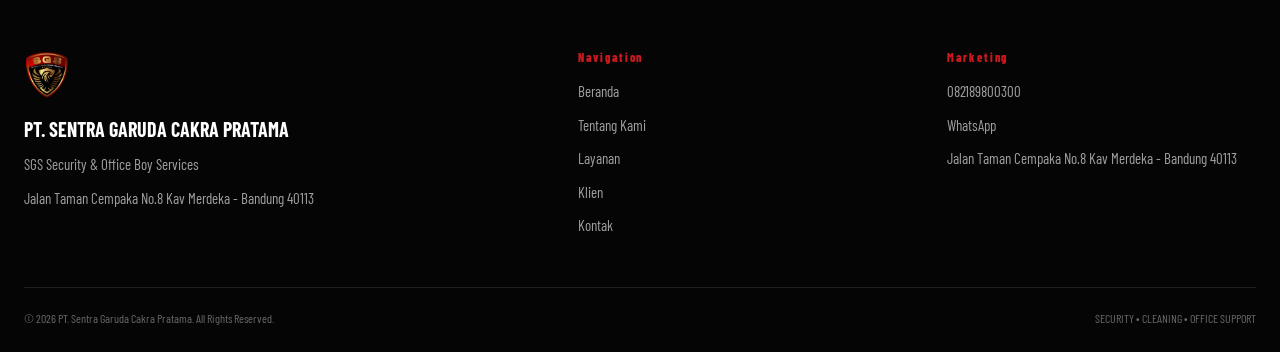
==== commit 04fca08b: "Update index.html" ====
--- a/index.html
+++ b/index.html
@@ -28,7 +28,7 @@
 <main>
 <section id="beranda" class="hero">
   <div class="hero-slides">
-    <div class="hero-slide active"><img src="assets/images/tentang-kami-1.jpg" alt="Security profesional SGS"></div>
+    <div class="hero-slide active"><img src="assets/images/tentang-kami-2.jpg" alt="Security profesional SGS"></div>
     <div class="hero-slide"><img src="assets/images/IMG-20260704-WA0585.jpg" alt="Personel SGS profesional"></div>
     <div class="hero-slide"><img src="assets/images/hero-security.jpg" alt="Operasional SGS"></div>
     <div class="hero-slide"><img src="assets/images/sgs-brief.png" alt="Tim SGS"></div>
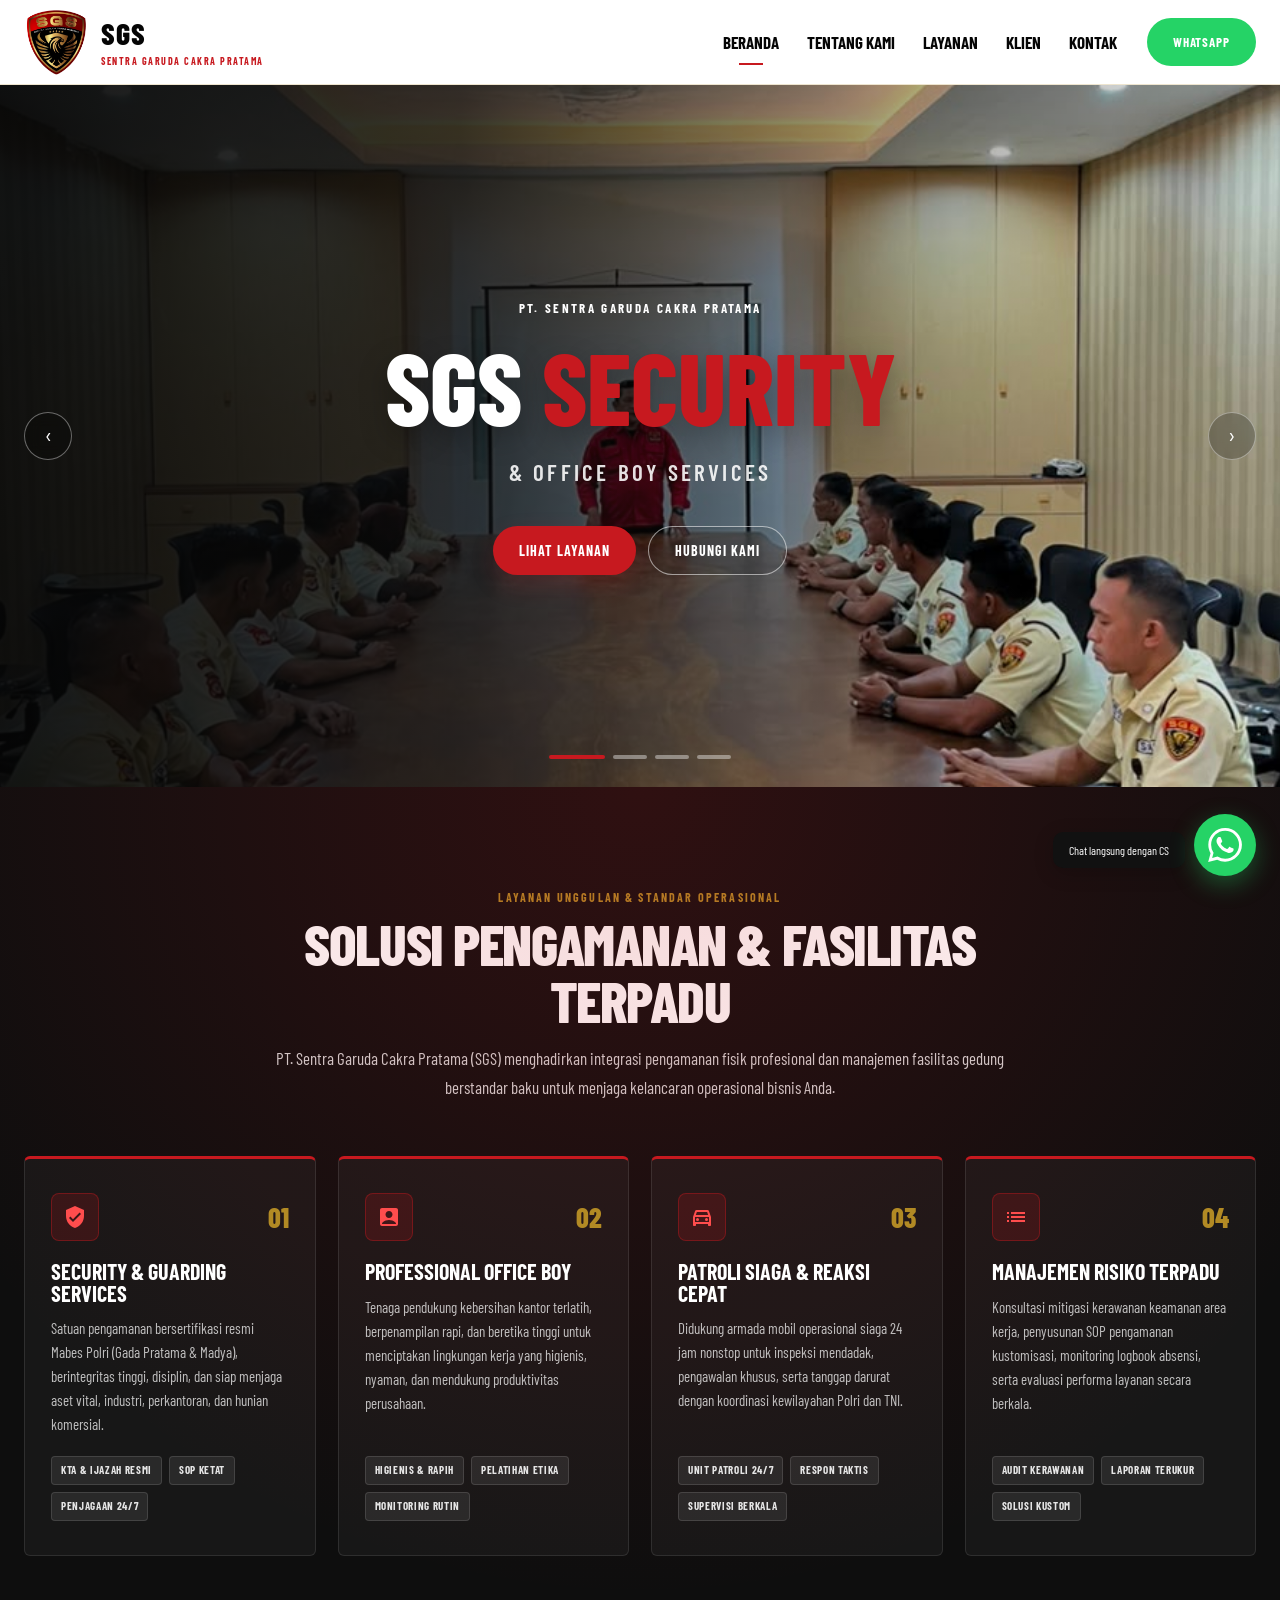
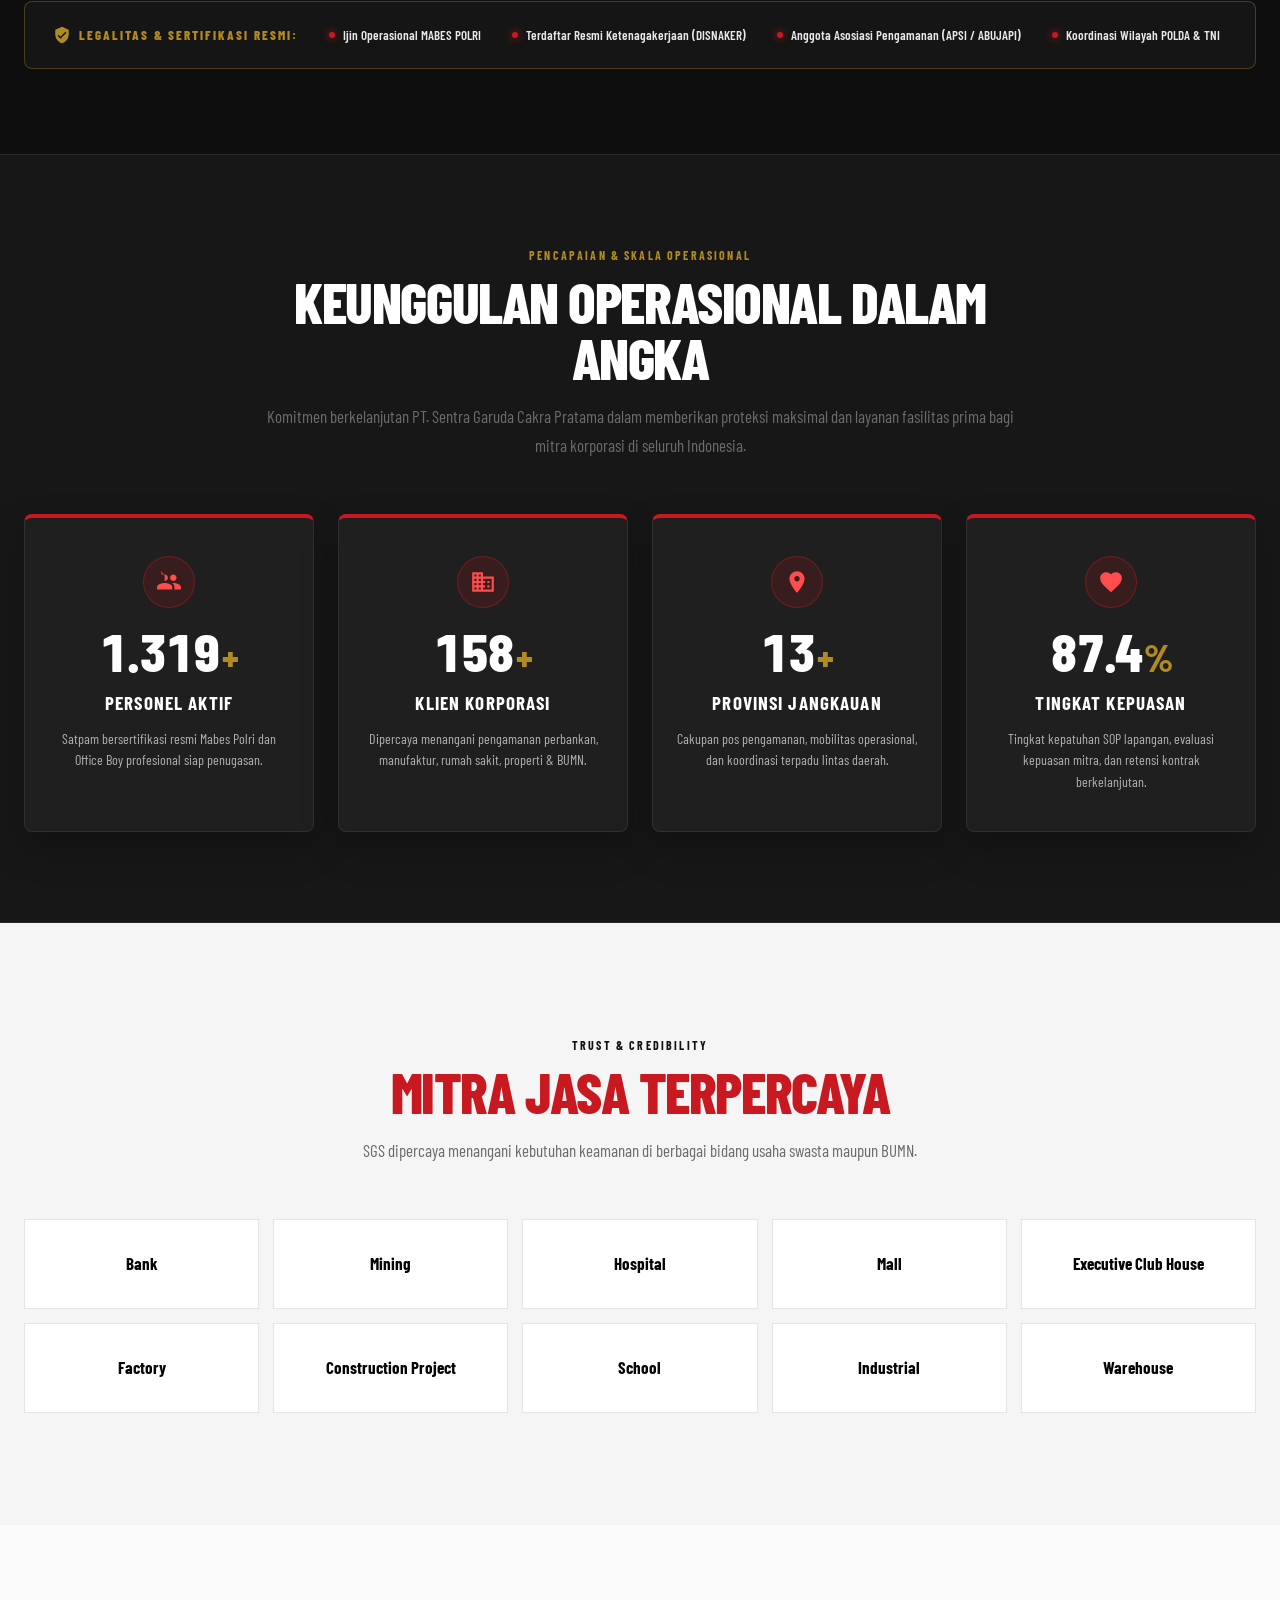
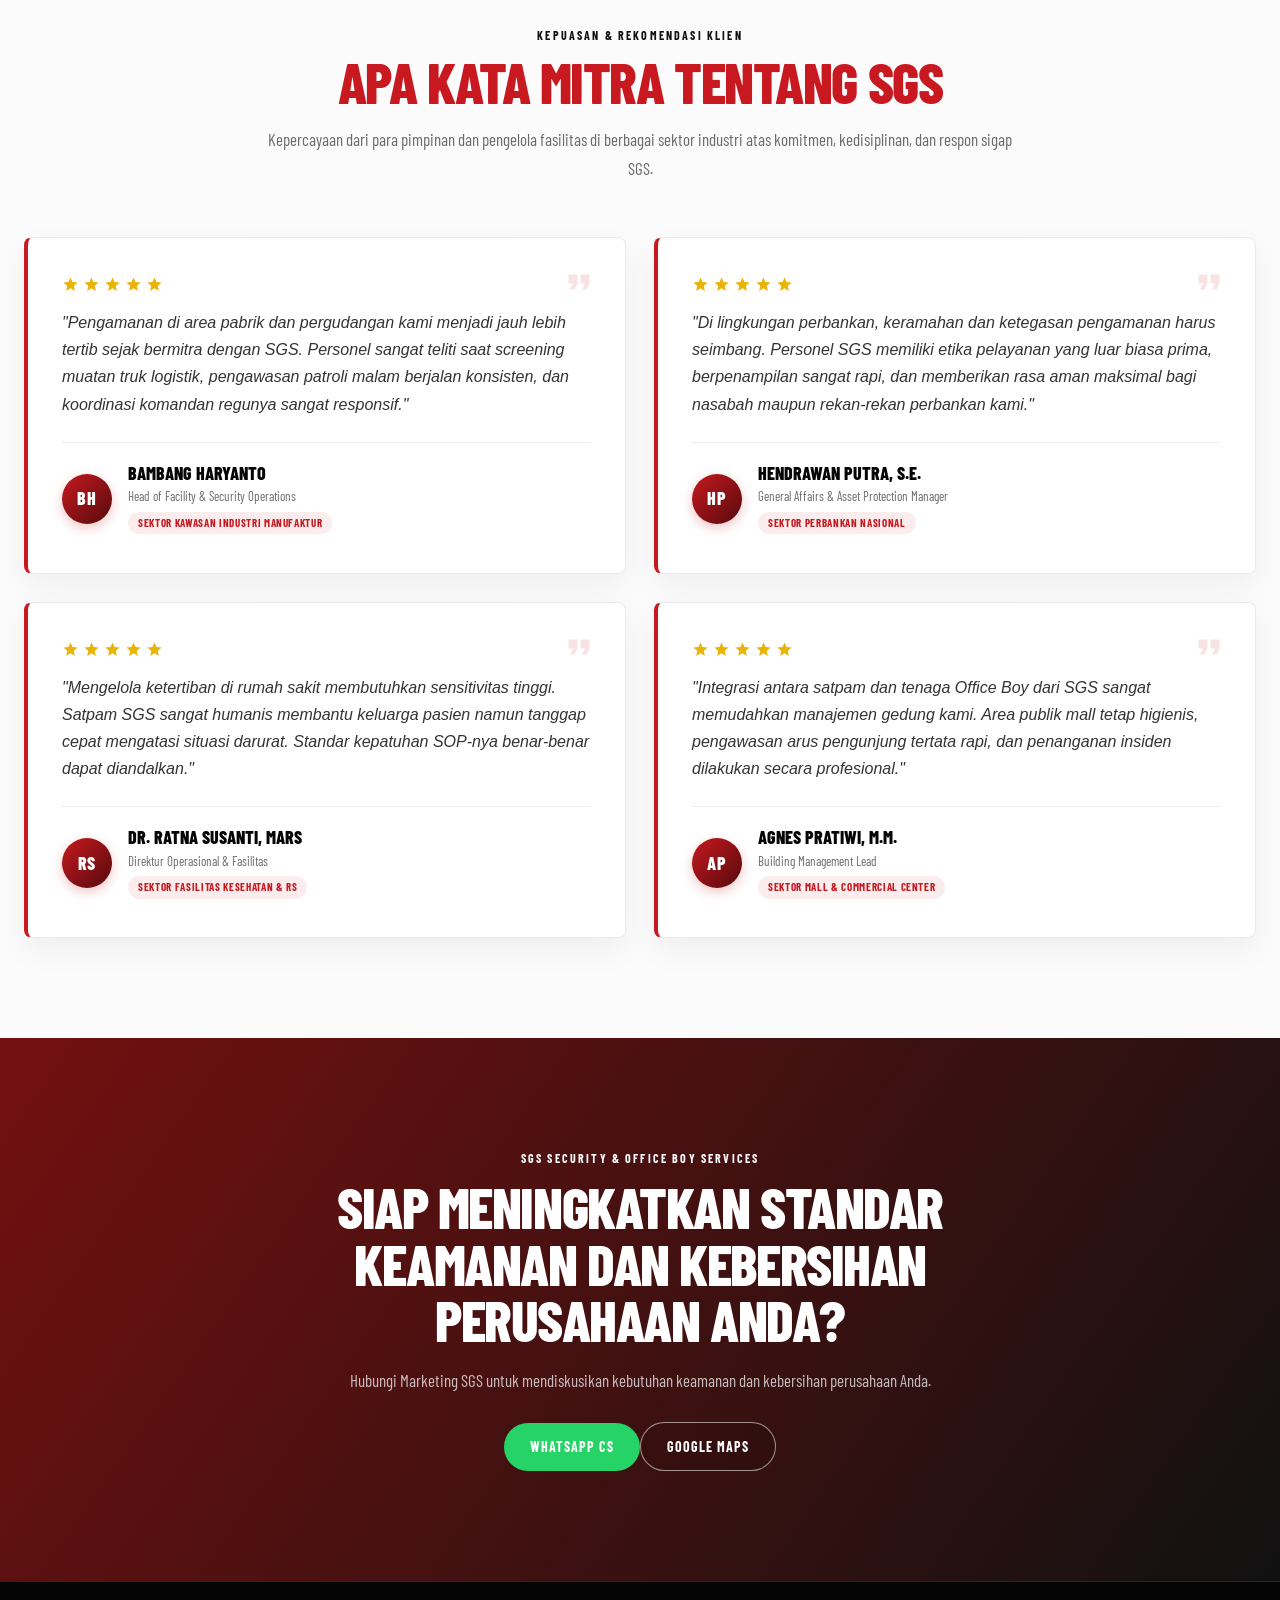
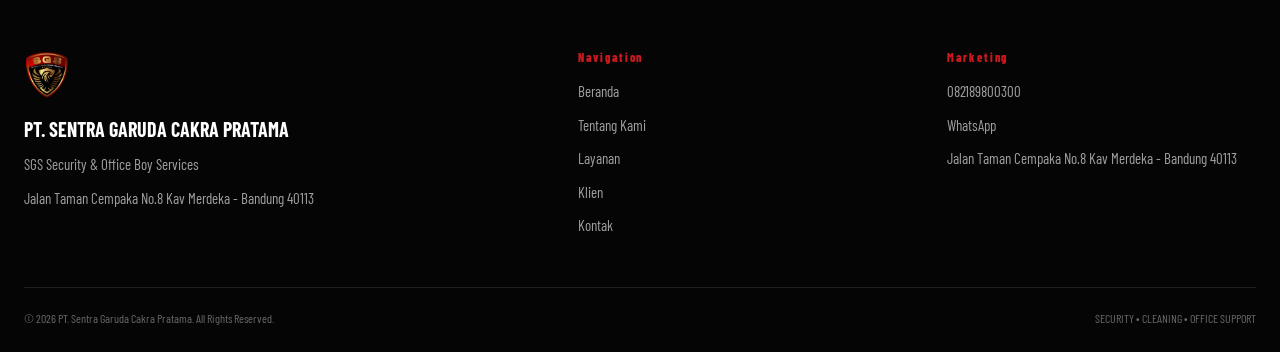
==== commit 0d14730a: "Update index.html" ====
--- a/index.html
+++ b/index.html
@@ -28,10 +28,10 @@
 <main>
 <section id="beranda" class="hero">
   <div class="hero-slides">
-    <div class="hero-slide active"><img src="assets/images/tentang-kami-2.jpg" alt="Security profesional SGS"></div>
+    <div class="hero-slide"><img src="assets/images/sgs-brief.png" alt="Tim SGS"></div>
     <div class="hero-slide"><img src="assets/images/IMG-20260704-WA0585.jpg" alt="Personel SGS profesional"></div>
     <div class="hero-slide"><img src="assets/images/hero-security.jpg" alt="Operasional SGS"></div>
-    <div class="hero-slide"><img src="assets/images/sgs-brief.png" alt="Tim SGS"></div>
+    <div class="hero-slide active"><img src="assets/images/tentang-kami-2.jpg" alt="Security profesional SGS"></div>
   </div>
   <div class="hero-content">
     <div class="hero-tag">PT. SENTRA GARUDA CAKRA PRATAMA</div>
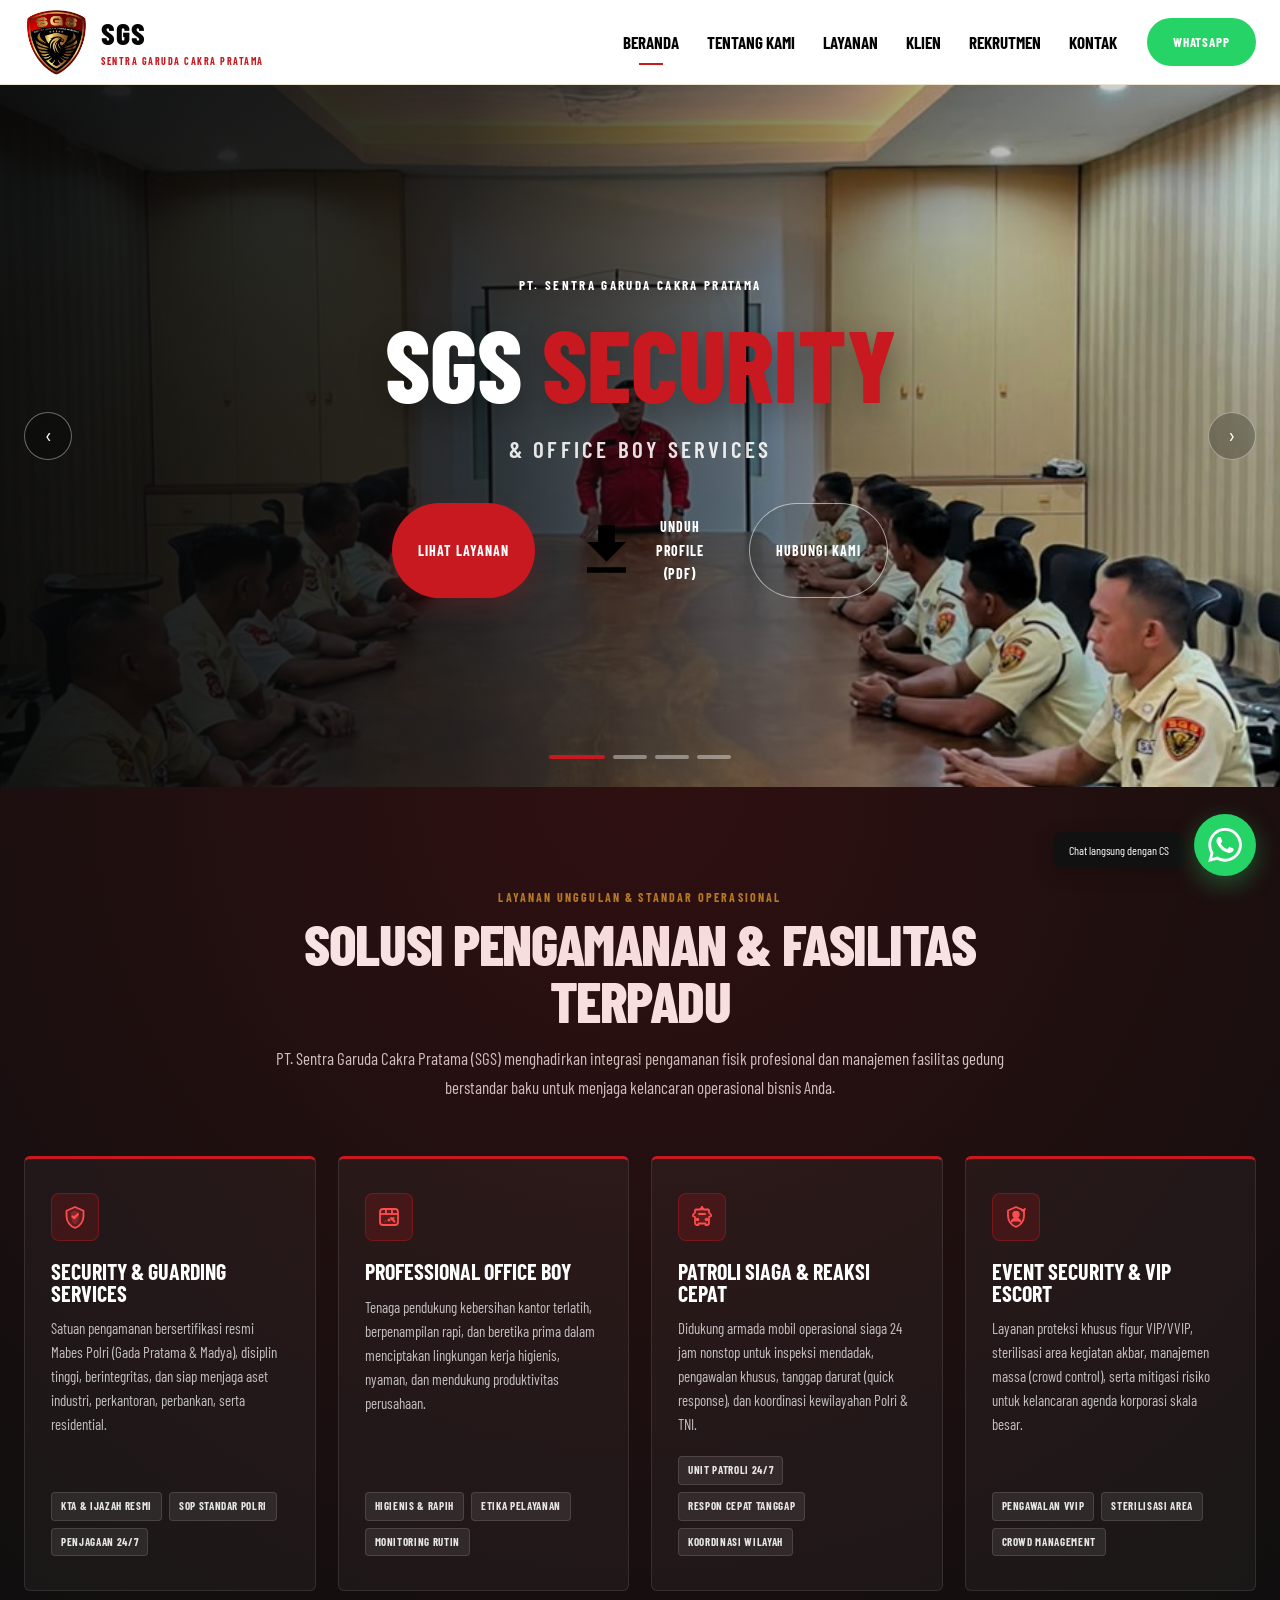
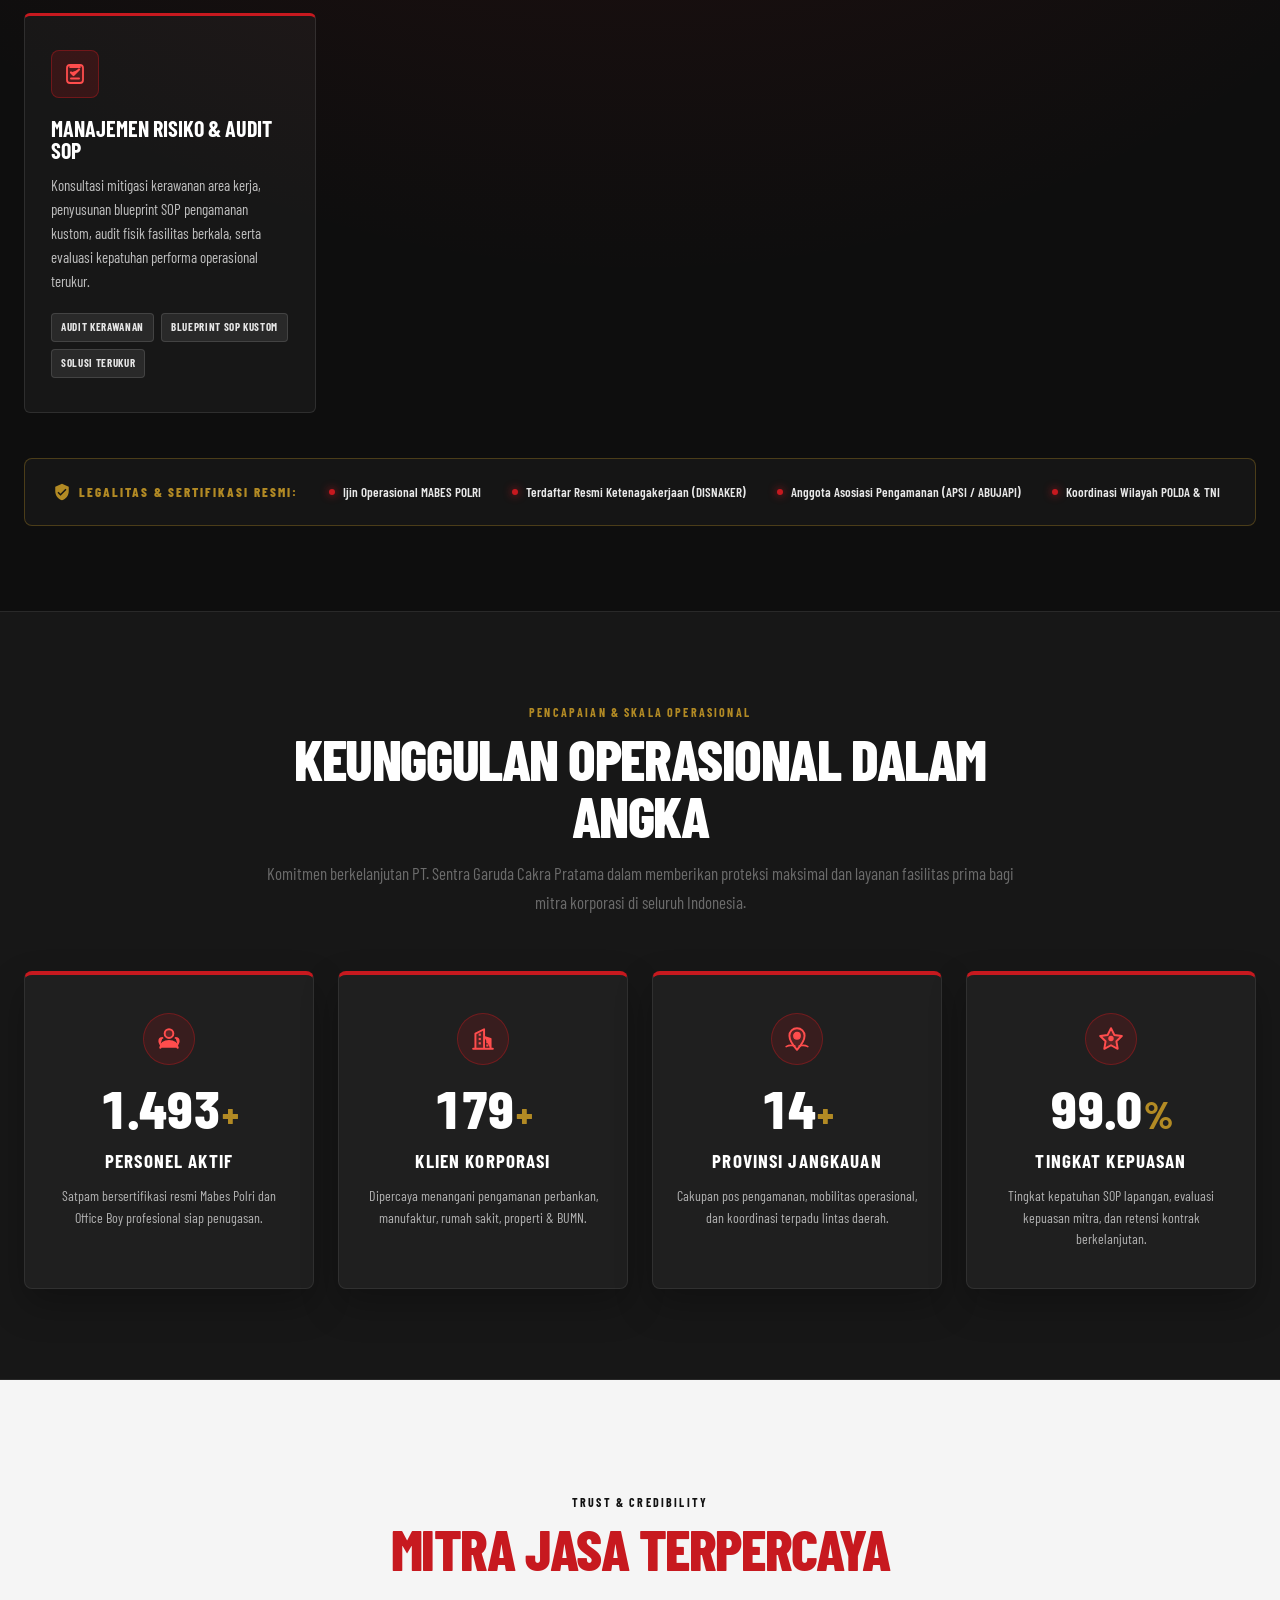
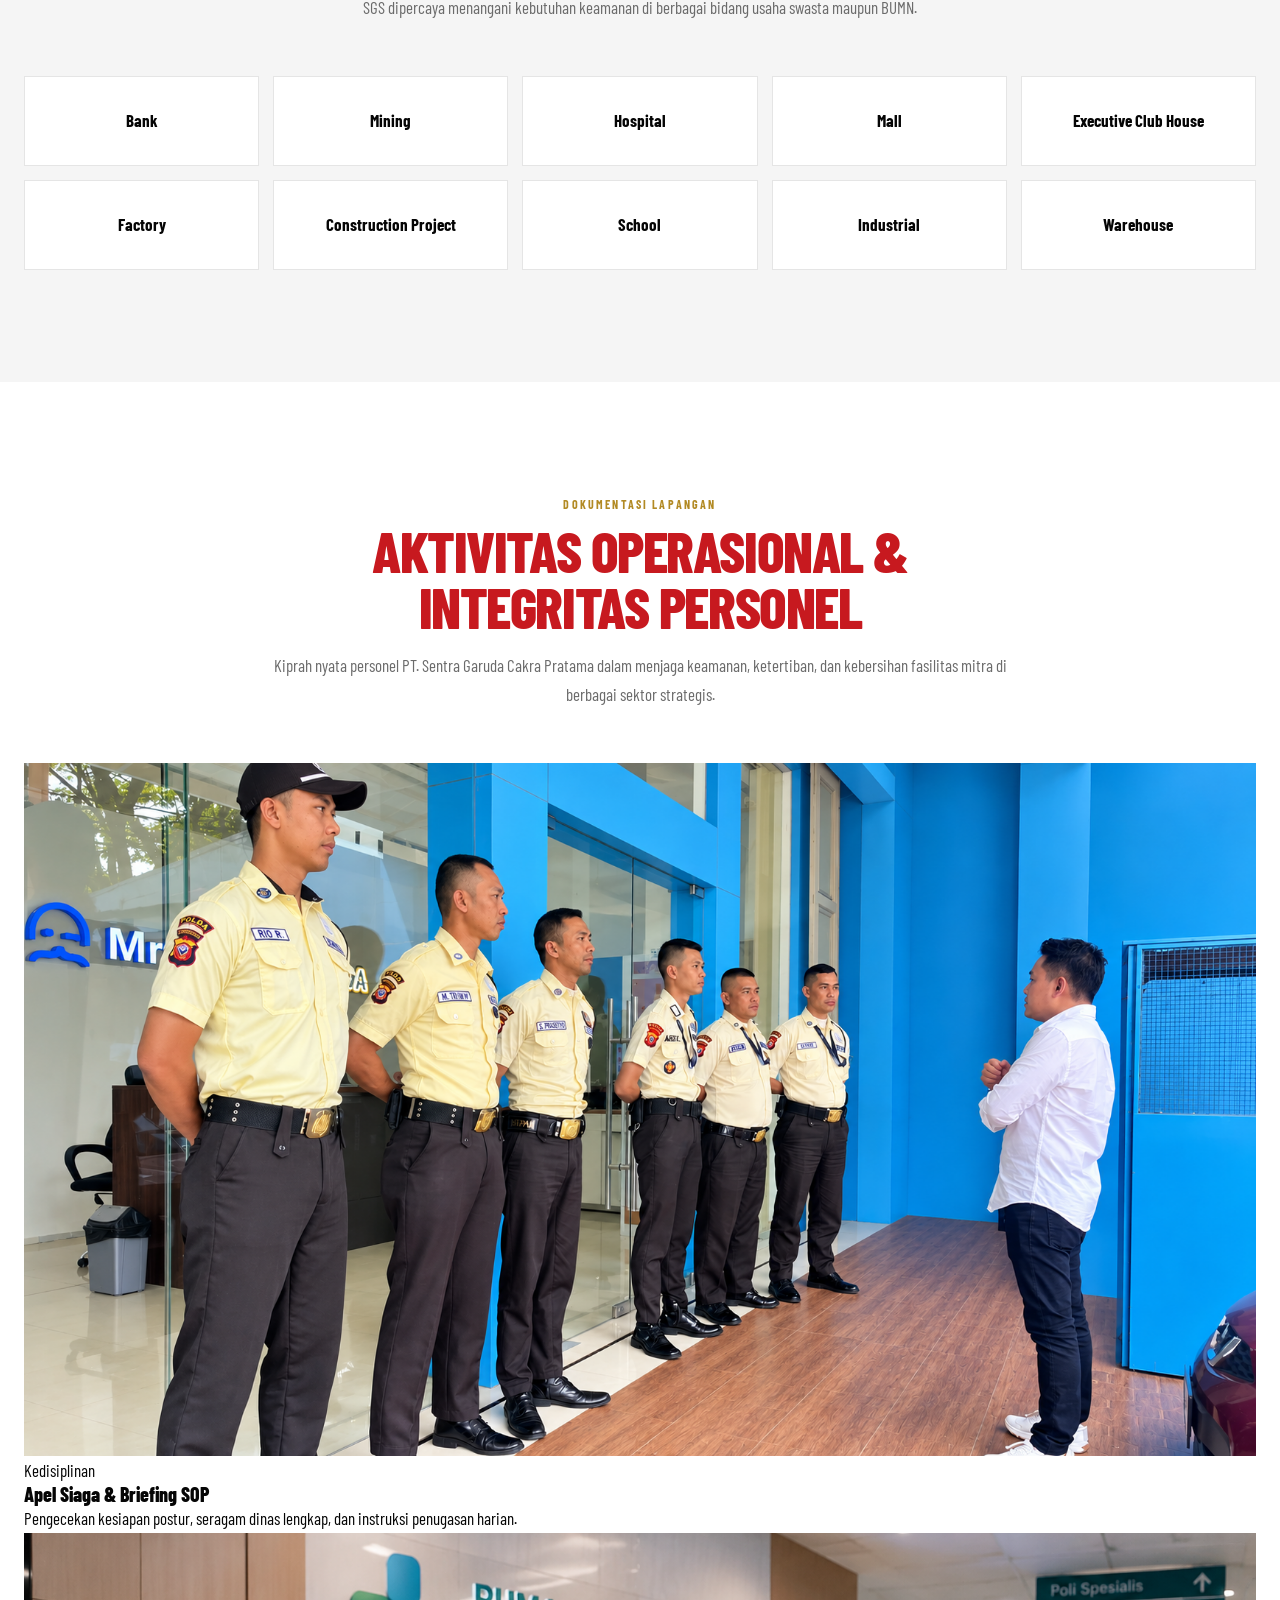
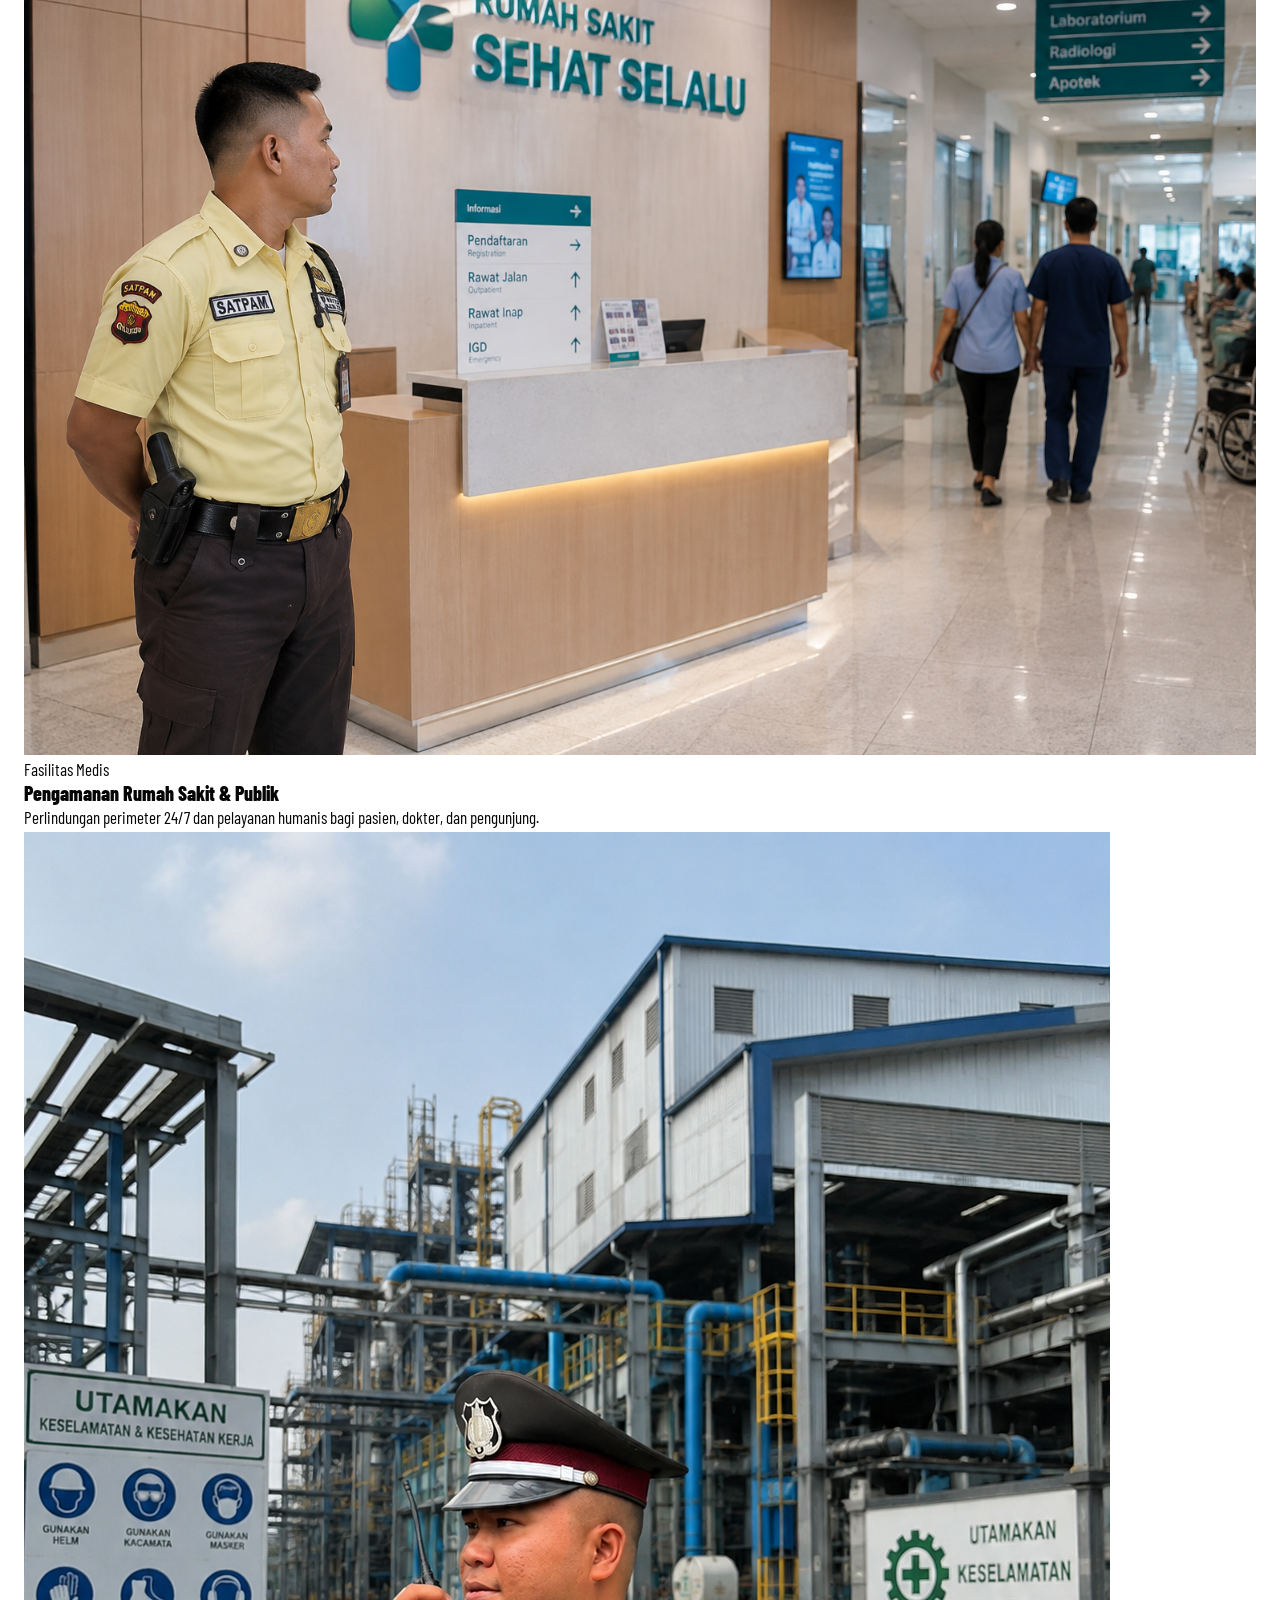
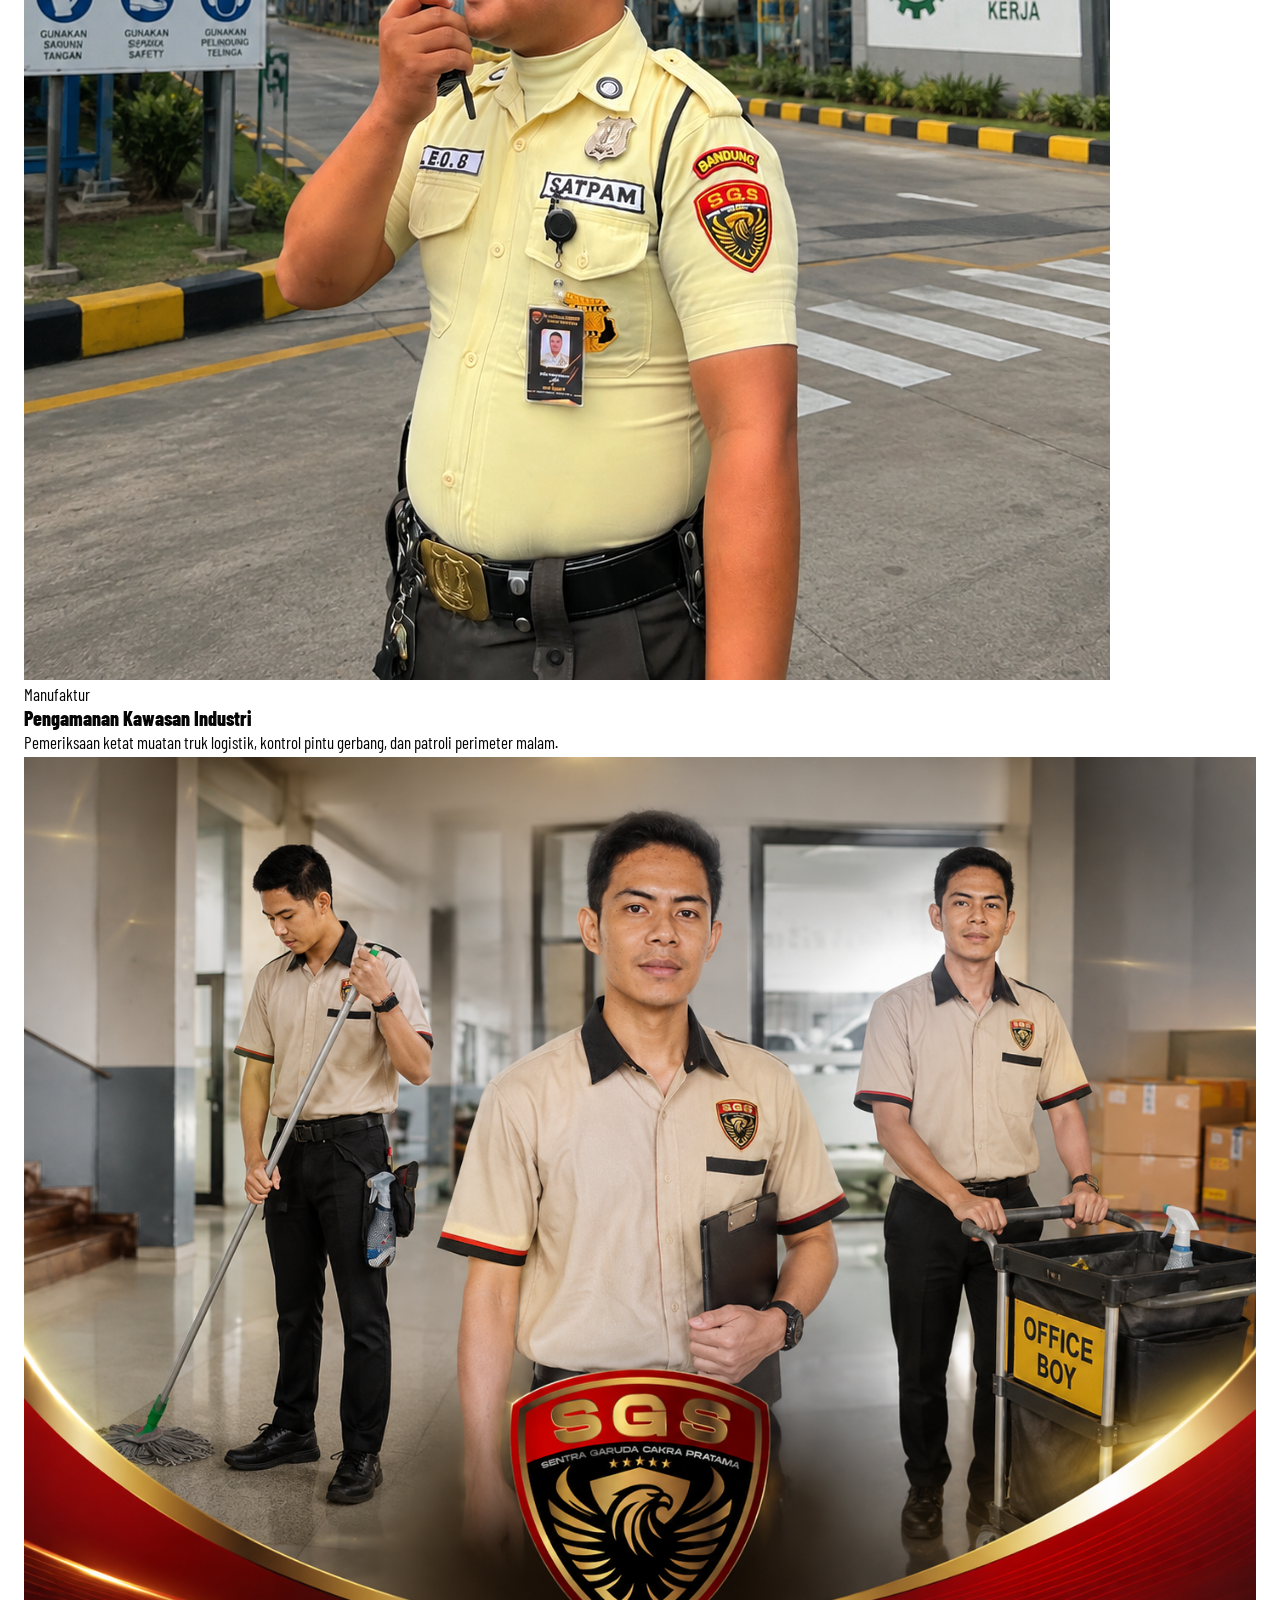
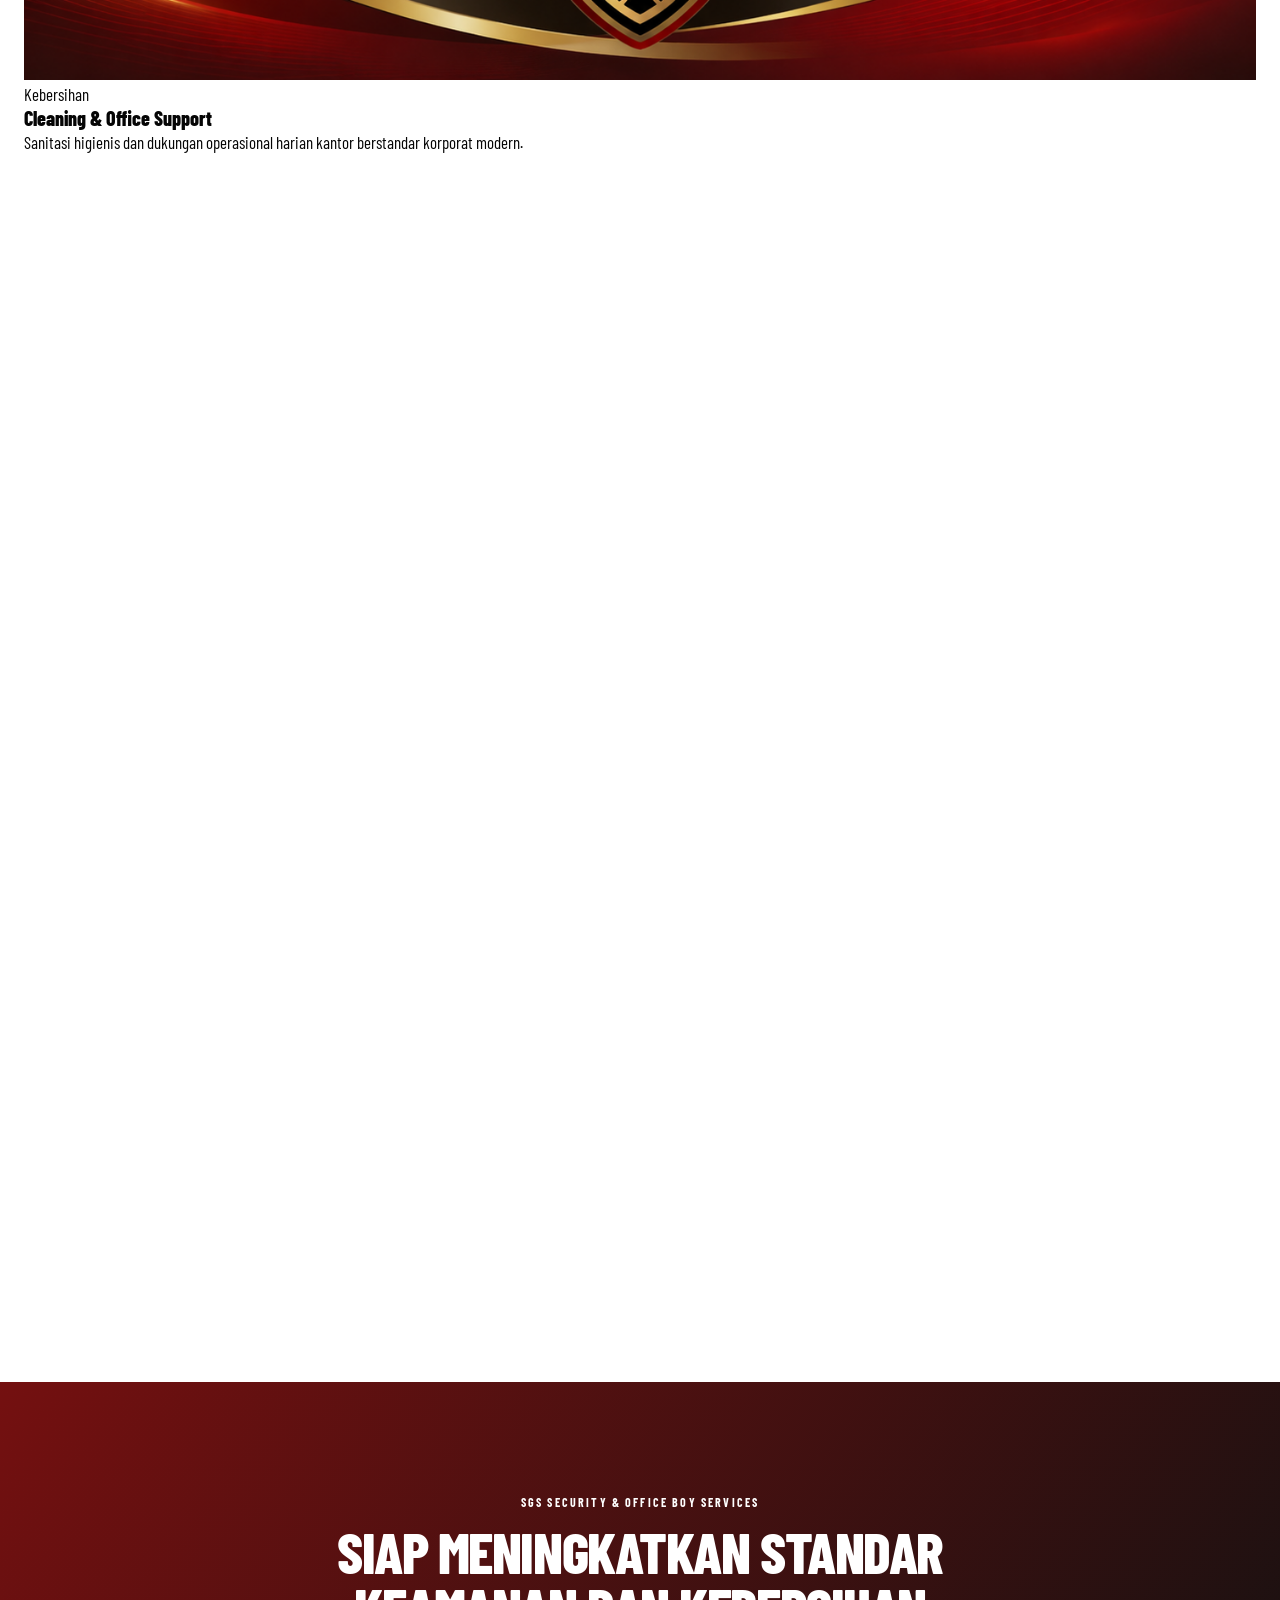
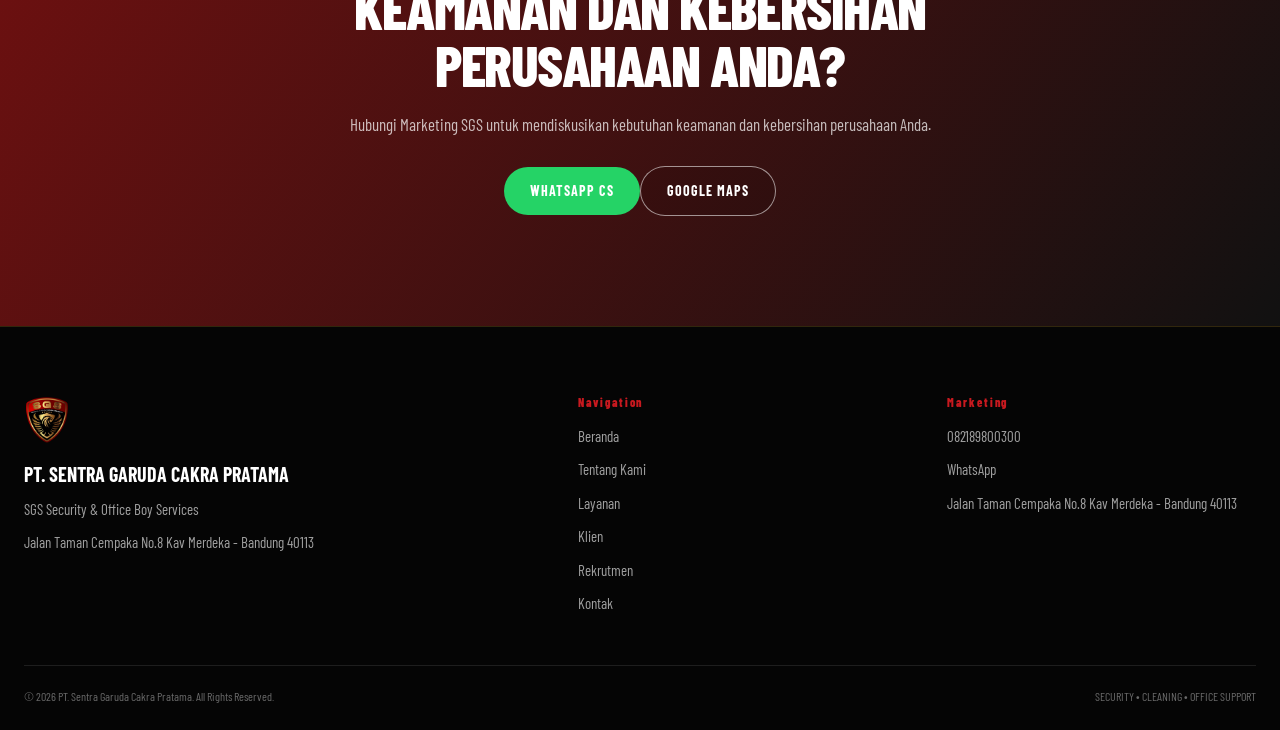
==== commit 0854a075: "Update index.html" ====
--- a/index.html
+++ b/index.html
@@ -16,12 +16,15 @@
       <a href="tentang.html" class="">TENTANG KAMI</a>
       <a href="layanan.html" class="">LAYANAN</a>
       <a href="klien.html" class="">KLIEN</a>
+      <a href="rekrutmen.html" class="">REKRUTMEN</a>
       <a href="kontak.html" class="">KONTAK</a>
     </nav>
       <a class="btn-wa nav-wa" href="https://wa.me/6282189800300" target="_blank" rel="noopener">WhatsApp</a>
       <button class="menu-toggle" aria-label="Buka menu" aria-expanded="false">☰</button>
     </div><nav class="mobile-drawer" aria-label="Navigasi mobile">
       <a href="index.html">Beranda</a><a href="tentang.html">Tentang Kami</a><a href="layanan.html">Layanan</a>
+      <a href="klien.html">Klien</a>
+      <a href="rekrutmen.html">Rekrutmen</a>
       <a href="kontak.html">Kontak</a>
       <a class="btn-wa" href="https://wa.me/6282189800300" target="_blank" rel="noopener">Hubungi via WhatsApp</a>
     </nav></header>
@@ -37,7 +40,14 @@
     <div class="hero-tag">PT. SENTRA GARUDA CAKRA PRATAMA</div>
     <h1>SGS <span>SECURITY</span></h1>
     <div class="hero-sub">&amp; Office Boy Services</div>
-    <div class="hero-actions"><a class="btn btn-red" href="layanan.html">Lihat Layanan</a><a class="btn btn-outline" href="kontak.html">Hubungi Kami</a></div>
+    <div class="hero-actions">
+      <a class="btn btn-red" href="layanan.html">Lihat Layanan</a>
+      <a class="btn btn-download-hero" href="assets/Company-Profile-SGS.pdf" download="Company-Profile-SGS.pdf" target="_blank" rel="noopener">
+        <svg viewBox="0 0 24 24"><path d="M19 9h-4V3H9v6H5l7 7 7-7zM5 18v2h14v-2H5z"/></svg>
+        Unduh Profile (PDF)
+      </a>
+      <a class="btn btn-outline" href="kontak.html">Hubungi Kami</a>
+    </div>
   </div>
   <button class="hero-arrow prev" aria-label="Slide sebelumnya">‹</button><button class="hero-arrow next" aria-label="Slide berikutnya">›</button>
   <div class="hero-dots" aria-label="Indikator slider"><button class="hero-dot active" aria-label="Slide 1"></button><button class="hero-dot" aria-label="Slide 2"></button><button class="hero-dot" aria-label="Slide 3"></button><button class="hero-dot" aria-label="Slide 4"></button></div>
@@ -53,71 +63,110 @@
     </div>
 
     <div class="solusi-grid">
-      <!-- 01 Security Services -->
+      <!-- 01 Security & Guarding Services -->
       <article class="solusi-card">
         <div class="solusi-card-head">
-          <div class="solusi-icon">
-            <svg viewBox="0 0 24 24"><path d="M12 1L3 5v6c0 5.55 3.84 10.74 9 12 5.16-1.26 9-6.45 9-12V5l-9-4zm-2 16l-4-4 1.41-1.41L10 14.17l6.59-6.59L18 9l-8 8z"/></svg>
-          </div>
-          <div class="solusi-num">01</div>
+          <div class="solusi-icon" aria-label="Security Services Icon">
+            <svg viewBox="0 0 24 24" fill="none" xmlns="http://www.w3.org/2000/svg">
+              <path d="M12 2L3.5 5.8V11.2C3.5 16.6 7.1 21.6 12 22.8C16.9 21.6 20.5 16.6 20.5 11.2V5.8L12 2Z" fill="currentColor" fill-opacity="0.14" stroke="currentColor" stroke-width="1.8" stroke-linecap="round" stroke-linejoin="round"/>
+              <path d="M12 5.5L8 7.3V11.2C8 14.8 9.7 18.2 12 19.3C14.3 18.2 16 14.8 16 11.2V7.3L12 5.5Z" fill="currentColor" fill-opacity="0.25"/>
+              <path d="M9.5 11.5L11.2 13.2L14.8 9.2" stroke="currentColor" stroke-width="2.2" stroke-linecap="round" stroke-linejoin="round"/>
+            </svg>
+          </div>
         </div>
         <h3>Security &amp; Guarding Services</h3>
-        <p>Satuan pengamanan bersertifikasi resmi Mabes Polri (Gada Pratama &amp; Madya), berintegritas tinggi, disiplin, dan siap menjaga aset vital, industri, perkantoran, dan hunian komersial.</p>
+        <p>Satuan pengamanan bersertifikasi resmi Mabes Polri (Gada Pratama &amp; Madya), disiplin tinggi, berintegritas, dan siap menjaga aset industri, perkantoran, perbankan, serta residential.</p>
         <div class="solusi-badges">
           <span class="badge-item">KTA &amp; Ijazah Resmi</span>
-          <span class="badge-item">SOP Ketat</span>
+          <span class="badge-item">SOP Standar Polri</span>
           <span class="badge-item">Penjagaan 24/7</span>
         </div>
       </article>
 
-      <!-- 02 Office Boy Services -->
+      <!-- 02 Professional Office Boy -->
       <article class="solusi-card">
         <div class="solusi-card-head">
-          <div class="solusi-icon">
-            <svg viewBox="0 0 24 24"><path d="M19 3H5c-1.1 0-2 .9-2 2v14c0 1.1.9 2 2 2h14c1.1 0 2-.9 2-2V5c0-1.1-.9-2-2-2zm-7 3c1.93 0 3.5 1.57 3.5 3.5S13.93 13 12 13s-3.5-1.57-3.5-3.5S10.07 6 12 6zm7 13H5v-.23c0-.62.28-1.2.76-1.58C7.47 15.82 9.64 15 12 15s4.53.82 6.24 2.19c.48.38.76.97.76 1.58V19z"/></svg>
-          </div>
-          <div class="solusi-num">02</div>
+          <div class="solusi-icon" aria-label="Office Boy Icon">
+            <svg viewBox="0 0 24 24" fill="none" xmlns="http://www.w3.org/2000/svg">
+              <rect x="3" y="4" width="18" height="16" rx="3" stroke="currentColor" stroke-width="1.8" fill="currentColor" fill-opacity="0.1"/>
+              <path d="M3 9H21" stroke="currentColor" stroke-width="1.8"/>
+              <path d="M9 4V9M15 4V9" stroke="currentColor" stroke-width="1.8" stroke-linecap="round"/>
+              <path d="M14 13L17.5 16.5M16.5 13L15 14.5" stroke="currentColor" stroke-width="2" stroke-linecap="round"/>
+              <path d="M8 14.5L10 16.5L7 17.5" fill="currentColor" fill-opacity="0.3"/>
+              <circle cx="12" cy="15" r="1.5" fill="currentColor"/>
+            </svg>
+          </div>
         </div>
         <h3>Professional Office Boy</h3>
-        <p>Tenaga pendukung kebersihan kantor terlatih, berpenampilan rapi, dan beretika tinggi untuk menciptakan lingkungan kerja yang higienis, nyaman, dan mendukung produktivitas perusahaan.</p>
+        <p>Tenaga pendukung kebersihan kantor terlatih, berpenampilan rapi, dan beretika prima dalam menciptakan lingkungan kerja higienis, nyaman, dan mendukung produktivitas perusahaan.</p>
         <div class="solusi-badges">
           <span class="badge-item">Higienis &amp; Rapih</span>
-          <span class="badge-item">Pelatihan Etika</span>
+          <span class="badge-item">Etika Pelayanan</span>
           <span class="badge-item">Monitoring Rutin</span>
         </div>
       </article>
 
-      <!-- 03 Mobil Patroli & Reaksi Cepat -->
+      <!-- 03 Patroli Siaga & Reaksi Cepat -->
       <article class="solusi-card">
         <div class="solusi-card-head">
-          <div class="solusi-icon">
-            <svg viewBox="0 0 24 24"><path d="M18.92 6.01C18.72 5.42 18.16 5 17.5 5h-11c-.66 0-1.21.42-1.42 1.01L3 12v8c0 .55.45 1 1 1h1c.55 0 1-.45 1-1v-1h12v1c0 .55.45 1 1 1h1c.55 0 1-.45 1-1v-8l-2.08-5.99zM6.85 7h10.29l1.04 3H5.81l1.04-3zM19 17H5v-4.66l.12-.34h13.77l.11.34V17z"/><circle cx="7.5" cy="14.5" r="1.5"/><circle cx="16.5" cy="14.5" r="1.5"/></svg>
-          </div>
-          <div class="solusi-num">03</div>
+          <div class="solusi-icon" aria-label="Patroli Icon">
+            <svg viewBox="0 0 24 24" fill="none" xmlns="http://www.w3.org/2000/svg">
+              <path d="M12 2L13.8 4.5H18C18.6 4.5 19 4.9 19 5.5V7.5L20.8 9.5C21.4 10.2 21.1 11.2 20.3 11.5L19 12V18C19 19.1 18.1 20 17 20H15.5V18.5H8.5V20H7C5.9 20 5 19.1 5 18V12L3.7 11.5C2.9 11.2 2.6 10.2 3.2 9.5L5 7.5V5.5C5 4.9 5.4 4.5 6 4.5H10.2L12 2Z" fill="currentColor" fill-opacity="0.12" stroke="currentColor" stroke-width="1.8" stroke-linejoin="round"/>
+              <circle cx="7.5" cy="14.5" r="1.8" fill="currentColor"/>
+              <circle cx="16.5" cy="14.5" r="1.8" fill="currentColor"/>
+              <path d="M9 9H15" stroke="currentColor" stroke-width="2" stroke-linecap="round"/>
+              <path d="M12 2V4.5" stroke="currentColor" stroke-width="2" stroke-linecap="round"/>
+            </svg>
+          </div>
         </div>
         <h3>Patroli Siaga &amp; Reaksi Cepat</h3>
-        <p>Didukung armada mobil operasional siaga 24 jam nonstop untuk inspeksi mendadak, pengawalan khusus, serta tanggap darurat dengan koordinasi kewilayahan Polri dan TNI.</p>
+        <p>Didukung armada mobil operasional siaga 24 jam nonstop untuk inspeksi mendadak, pengawalan khusus, tanggap darurat (quick response), dan koordinasi kewilayahan Polri &amp; TNI.</p>
         <div class="solusi-badges">
           <span class="badge-item">Unit Patroli 24/7</span>
-          <span class="badge-item">Respon Taktis</span>
-          <span class="badge-item">Supervisi Berkala</span>
-        </div>
-      </article>
-
-      <!-- 04 Sistem Pengawasan & Risiko -->
+          <span class="badge-item">Respon Cepat Tanggap</span>
+          <span class="badge-item">Koordinasi Wilayah</span>
+        </div>
+      </article>
+
+      <!-- 04 Event Security & VIP Escort -->
       <article class="solusi-card">
         <div class="solusi-card-head">
-          <div class="solusi-icon">
-            <svg viewBox="0 0 24 24"><path d="M3 13h2v-2H3v2zm0 4h2v-2H3v2zm0-8h2V7H3v2zm4 4h14v-2H7v2zm0 4h14v-2H7v2zM7 7v2h14V7H7z"/></svg>
-          </div>
-          <div class="solusi-num">04</div>
-        </div>
-        <h3>Manajemen Risiko Terpadu</h3>
-        <p>Konsultasi mitigasi kerawanan keamanan area kerja, penyusunan SOP pengamanan kustomisasi, monitoring logbook absensi, serta evaluasi performa layanan secara berkala.</p>
+          <div class="solusi-icon" aria-label="VIP Security Icon">
+            <svg viewBox="0 0 24 24" fill="none" xmlns="http://www.w3.org/2000/svg">
+              <path d="M12 2L4 5.5V11C4 16 7.4 20.6 12 21.8C16.6 20.6 20 16 20 11V5.5L12 2Z" fill="currentColor" fill-opacity="0.1" stroke="currentColor" stroke-width="1.8" stroke-linecap="round" stroke-linejoin="round"/>
+              <circle cx="12" cy="9.5" r="2.8" fill="currentColor" stroke="currentColor" stroke-width="1.8"/>
+              <path d="M7.8 16.5C8.4 14.5 10 13.5 12 13.5C14 13.5 15.6 14.5 16.2 16.5" stroke="currentColor" stroke-width="2" stroke-linecap="round"/>
+              <path d="M17.5 4.5L19 6L21 4" stroke="currentColor" stroke-width="1.8" stroke-linecap="round" stroke-linejoin="round"/>
+            </svg>
+          </div>
+        </div>
+        <h3>Event Security &amp; VIP Escort</h3>
+        <p>Layanan proteksi khusus figur VIP/VVIP, sterilisasi area kegiatan akbar, manajemen massa (crowd control), serta mitigasi risiko untuk kelancaran agenda korporasi skala besar.</p>
+        <div class="solusi-badges">
+          <span class="badge-item">Pengawalan VVIP</span>
+          <span class="badge-item">Sterilisasi Area</span>
+          <span class="badge-item">Crowd Management</span>
+        </div>
+      </article>
+
+      <!-- 05 Manajemen Risiko & Audit SOP -->
+      <article class="solusi-card">
+        <div class="solusi-card-head">
+          <div class="solusi-icon" aria-label="Risk Management Icon">
+            <svg viewBox="0 0 24 24" fill="none" xmlns="http://www.w3.org/2000/svg">
+              <rect x="4" y="3" width="16" height="18" rx="3" stroke="currentColor" stroke-width="1.8" fill="currentColor" fill-opacity="0.1"/>
+              <path d="M8 2.5H16C16.5 2.5 17 3 17 3.5V5.5H7V3.5C7 3 7.5 2.5 8 2.5Z" fill="currentColor" stroke="currentColor" stroke-width="1.2"/>
+              <path d="M8 10.5L10.5 13L16 7.5" stroke="currentColor" stroke-width="2.2" stroke-linecap="round" stroke-linejoin="round"/>
+              <path d="M8 16.5H16" stroke="currentColor" stroke-width="2" stroke-linecap="round"/>
+            </svg>
+          </div>
+        </div>
+        <h3>Manajemen Risiko &amp; Audit SOP</h3>
+        <p>Konsultasi mitigasi kerawanan area kerja, penyusunan blueprint SOP pengamanan kustom, audit fisik fasilitas berkala, serta evaluasi kepatuhan performa operasional terukur.</p>
         <div class="solusi-badges">
           <span class="badge-item">Audit Kerawanan</span>
-          <span class="badge-item">Laporan Terukur</span>
-          <span class="badge-item">Solusi Kustom</span>
+          <span class="badge-item">Blueprint SOP Kustom</span>
+          <span class="badge-item">Solusi Terukur</span>
         </div>
       </article>
     </div>
@@ -151,7 +200,12 @@
       <!-- Personel Aktif -->
       <div class="counter-card">
         <div class="counter-icon">
-          <svg viewBox="0 0 24 24"><path d="M16 11c1.66 0 2.99-1.34 2.99-3S17.66 5 16 5c-1.66 0-3 1.34-3 3s1.34 3 3 3zm-8 0c1.66 0 2.99-1.34 2.99-3S9.66 5 8 5C6.34 5 5 6.34 5 3s1.34 3 3 3zm0 2c-2.33 0-7 1.17-7 3.5V19h14v-2.5c0-2.33-4.67-3.5-7-3.5zm8 0c-.29 0-.62.02-.97.05 1.16.84 1.97 1.97 1.97 3.45V19h6v-2.5c0-2.33-4.67-3.5-7-3.5z"/></svg>
+          <svg viewBox="0 0 24 24" fill="none" xmlns="http://www.w3.org/2000/svg">
+            <circle cx="12" cy="7" r="4" fill="currentColor" fill-opacity="0.2" stroke="currentColor" stroke-width="1.8"/>
+            <path d="M4 20C4 16.5 7.5 14 12 14C16.5 14 20 16.5 20 20" stroke="currentColor" stroke-width="2" stroke-linecap="round"/>
+            <path d="M18 11C19.5 11 21 12 21 14C21 15 20.5 16 20 17" stroke="currentColor" stroke-width="1.6" stroke-linecap="round"/>
+            <path d="M6 11C4.5 11 3 12 3 14C3 15 3.5 16 4 17" stroke="currentColor" stroke-width="1.6" stroke-linecap="round"/>
+          </svg>
         </div>
         <div class="counter-number-wrap">
           <span class="counter-val" data-target="1500" data-format="locale">0</span><span class="counter-suffix">+</span>
@@ -163,7 +217,16 @@
       <!-- Klien Korporasi -->
       <div class="counter-card">
         <div class="counter-icon">
-          <svg viewBox="0 0 24 24"><path d="M12 7V3H2v18h20V7H12zM6 19H4v-2h2v2zm0-4H4v-2h2v2zm0-4H4V9h2v2zm0-4H4V5h2v2zm4 12H8v-2h2v2zm0-4H8v-2h2v2zm0-4H8V9h2v2zm0-4H8V5h2v2zm10 12h-8v-2h2v-2h-2v-2h2v-2h-2V9h8v10zm-2-8h-2v2h2v-2zm0 4h-2v2h2v-2z"/></svg>
+          <svg viewBox="0 0 24 24" fill="none" xmlns="http://www.w3.org/2000/svg">
+            <path d="M3 21H21" stroke="currentColor" stroke-width="2" stroke-linecap="round"/>
+            <path d="M5 21V7L13 3V21" fill="currentColor" fill-opacity="0.15" stroke="currentColor" stroke-width="1.8" stroke-linejoin="round"/>
+            <path d="M13 10L19 12V21" stroke="currentColor" stroke-width="1.8" stroke-linejoin="round"/>
+            <rect x="8" y="7" width="2" height="2" fill="currentColor"/>
+            <rect x="8" y="11" width="2" height="2" fill="currentColor"/>
+            <rect x="8" y="15" width="2" height="2" fill="currentColor"/>
+            <rect x="15" y="14" width="2" height="2" fill="currentColor"/>
+            <rect x="15" y="17" width="2" height="2" fill="currentColor"/>
+          </svg>
         </div>
         <div class="counter-number-wrap">
           <span class="counter-val" data-target="180">0</span><span class="counter-suffix">+</span>
@@ -175,7 +238,12 @@
       <!-- Provinsi Jangkauan -->
       <div class="counter-card">
         <div class="counter-icon">
-          <svg viewBox="0 0 24 24"><path d="M12 2C8.13 2 5 5.13 5 9c0 5.25 7 13 7 13s7-7.75 7-13c0-3.87-3.13-7-7-7zm0 9.5c-1.38 0-2.5-1.12-2.5-2.5s1.12-2.5 2.5-2.5 2.5 1.12 2.5 2.5-1.12 2.5-2.5 2.5z"/></svg>
+          <svg viewBox="0 0 24 24" fill="none" xmlns="http://www.w3.org/2000/svg">
+            <path d="M12 2C8.1 2 5 5.1 5 9C5 14.2 12 22 12 22C12 22 19 14.2 19 9C19 5.1 15.9 2 12 2Z" fill="currentColor" fill-opacity="0.14" stroke="currentColor" stroke-width="1.8" stroke-linecap="round" stroke-linejoin="round"/>
+            <circle cx="12" cy="9" r="3" fill="currentColor" stroke="currentColor" stroke-width="1.2"/>
+            <path d="M2 19C4.5 17.5 7.5 17.5 10 18.5" stroke="currentColor" stroke-width="1.5" stroke-linecap="round"/>
+            <path d="M14 18.5C16.5 17.5 19.5 17.5 22 19" stroke="currentColor" stroke-width="1.5" stroke-linecap="round"/>
+          </svg>
         </div>
         <div class="counter-number-wrap">
           <span class="counter-val" data-target="15">0</span><span class="counter-suffix">+</span>
@@ -187,7 +255,10 @@
       <!-- Tingkat Kepuasan -->
       <div class="counter-card">
         <div class="counter-icon">
-          <svg viewBox="0 0 24 24"><path d="M12 21.35l-1.45-1.32C5.4 15.36 2 12.28 2 8.5 2 5.42 4.42 3 7.5 3c1.74 0 3.41.81 4.5 2.09C13.09 3.81 14.76 3 16.5 3 19.58 3 22 5.42 22 8.5c0 3.78-3.4 6.86-8.55 11.54L12 21.35z"/></svg>
+          <svg viewBox="0 0 24 24" fill="none" xmlns="http://www.w3.org/2000/svg">
+            <path d="M12 2L15.09 8.26L22 9.27L17 14.14L18.18 21.02L12 17.77L5.82 21.02L7 14.14L2 9.27L8.91 8.26L12 2Z" fill="currentColor" fill-opacity="0.18" stroke="currentColor" stroke-width="1.8" stroke-linecap="round" stroke-linejoin="round"/>
+            <circle cx="12" cy="11.5" r="2.5" fill="currentColor"/>
+          </svg>
         </div>
         <div class="counter-number-wrap">
           <span class="counter-val" data-target="99.4" data-decimals="1">0</span><span class="counter-suffix">%</span>
@@ -211,6 +282,67 @@
       <div class="industry">Mall</div><div class="industry">Executive Club House</div><div class="industry">Factory</div>
       <div class="industry">Construction Project</div><div class="industry">School</div><div class="industry">Industrial</div>
       <div class="industry">Warehouse</div>
+    </div>
+  </div>
+</section>
+
+<!-- ================= GALERI DOKUMENTASI OPERASIONAL ================= -->
+<section class="section home-gallery-section reveal">
+  <div class="container">
+    <div class="section-head">
+      <div class="eyebrow" style="color:var(--gold)">Dokumentasi Lapangan</div>
+      <h2>AKTIVITAS OPERASIONAL &amp; INTEGRITAS PERSONEL</h2>
+      <p>Kiprah nyata personel PT. Sentra Garuda Cakra Pratama dalam menjaga keamanan, ketertiban, dan kebersihan fasilitas mitra di berbagai sektor strategis.</p>
+    </div>
+
+    <div class="home-gallery-grid">
+      <!-- Photo 1: Apel Siaga -->
+      <div class="home-photo-card">
+        <div class="photo-card-media">
+          <img src="assets/images/sgs-brief.png" alt="Apel Siaga Satpam SGS" loading="lazy">
+          <div class="photo-card-overlay">
+            <span class="photo-tag">Kedisiplinan</span>
+            <h3>Apel Siaga &amp; Briefing SOP</h3>
+            <p>Pengecekan kesiapan postur, seragam dinas lengkap, dan instruksi penugasan harian.</p>
+          </div>
+        </div>
+      </div>
+
+      <!-- Photo 2: Rumah Sakit -->
+      <div class="home-photo-card">
+        <div class="photo-card-media">
+          <img src="assets/images/keamanan-rs.png" alt="Pengamanan Rumah Sakit SGS" loading="lazy">
+          <div class="photo-card-overlay">
+            <span class="photo-tag">Fasilitas Medis</span>
+            <h3>Pengamanan Rumah Sakit &amp; Publik</h3>
+            <p>Perlindungan perimeter 24/7 dan pelayanan humanis bagi pasien, dokter, dan pengunjung.</p>
+          </div>
+        </div>
+      </div>
+
+      <!-- Photo 3: Industri & Logistik -->
+      <div class="home-photo-card">
+        <div class="photo-card-media">
+          <img src="assets/images/satpam-industri.png" alt="Pengamanan Kawasan Industri SGS" loading="lazy">
+          <div class="photo-card-overlay">
+            <span class="photo-tag">Manufaktur</span>
+            <h3>Pengamanan Kawasan Industri</h3>
+            <p>Pemeriksaan ketat muatan truk logistik, kontrol pintu gerbang, dan patroli perimeter malam.</p>
+          </div>
+        </div>
+      </div>
+
+      <!-- Photo 4: Office Boy -->
+      <div class="home-photo-card">
+        <div class="photo-card-media">
+          <img src="assets/images/office-boy.png" alt="Cleaning Service & Office Boy SGS" loading="lazy">
+          <div class="photo-card-overlay">
+            <span class="photo-tag">Kebersihan</span>
+            <h3>Cleaning &amp; Office Support</h3>
+            <p>Sanitasi higienis dan dukungan operasional harian kantor berstandar korporat modern.</p>
+          </div>
+        </div>
+      </div>
     </div>
   </div>
 </section>
@@ -340,7 +472,7 @@
   <div class="container">
     <div class="footer-grid">
       <div class="footer-brand"><img src="assets/images/logo.png" alt="Logo SGS"><strong>PT. SENTRA GARUDA CAKRA PRATAMA</strong><p>SGS Security &amp; Office Boy Services</p><p>Jalan Taman Cempaka No.8 Kav Merdeka - Bandung 40113</p></div>
-      <div><h4>Navigation</h4><a href="index.html">Beranda</a><a href="tentang.html">Tentang Kami</a><a href="layanan.html">Layanan</a><a href="tentang.html#klien">Klien</a><a href="kontak.html">Kontak</a></div>
+      <div><h4>Navigation</h4><a href="index.html">Beranda</a><a href="tentang.html">Tentang Kami</a><a href="layanan.html">Layanan</a><a href="klien.html">Klien</a><a href="rekrutmen.html">Rekrutmen</a><a href="kontak.html">Kontak</a></div>
       <div><h4>Marketing</h4><a href="tel:082189800300">082189800300</a><a href="https://wa.me/6282189800300" target="_blank" rel="noopener">WhatsApp</a><p>Jalan Taman Cempaka No.8 Kav Merdeka - Bandung 40113</p></div>
     </div>
     <div class="footer-bottom"><span>© 2026 PT. Sentra Garuda Cakra Pratama. All Rights Reserved.</span><span>SECURITY • CLEANING • OFFICE SUPPORT</span></div>
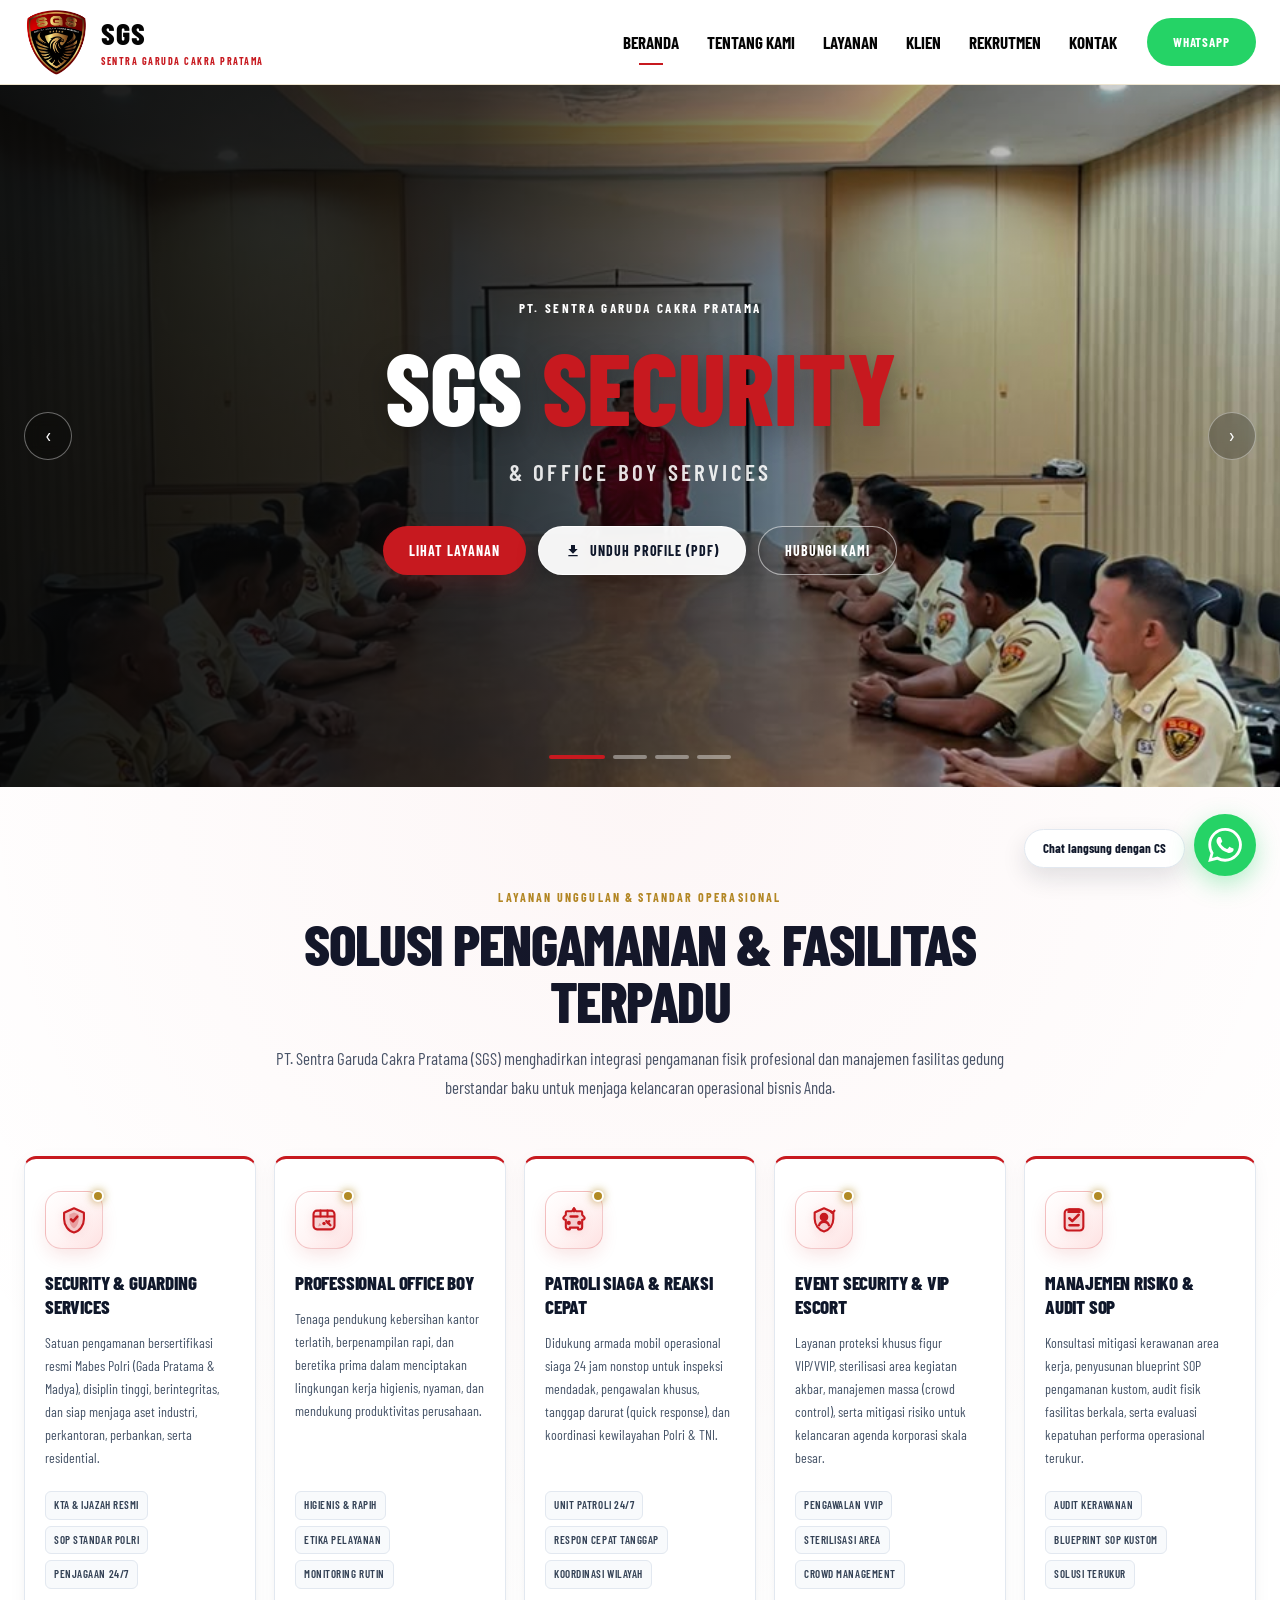
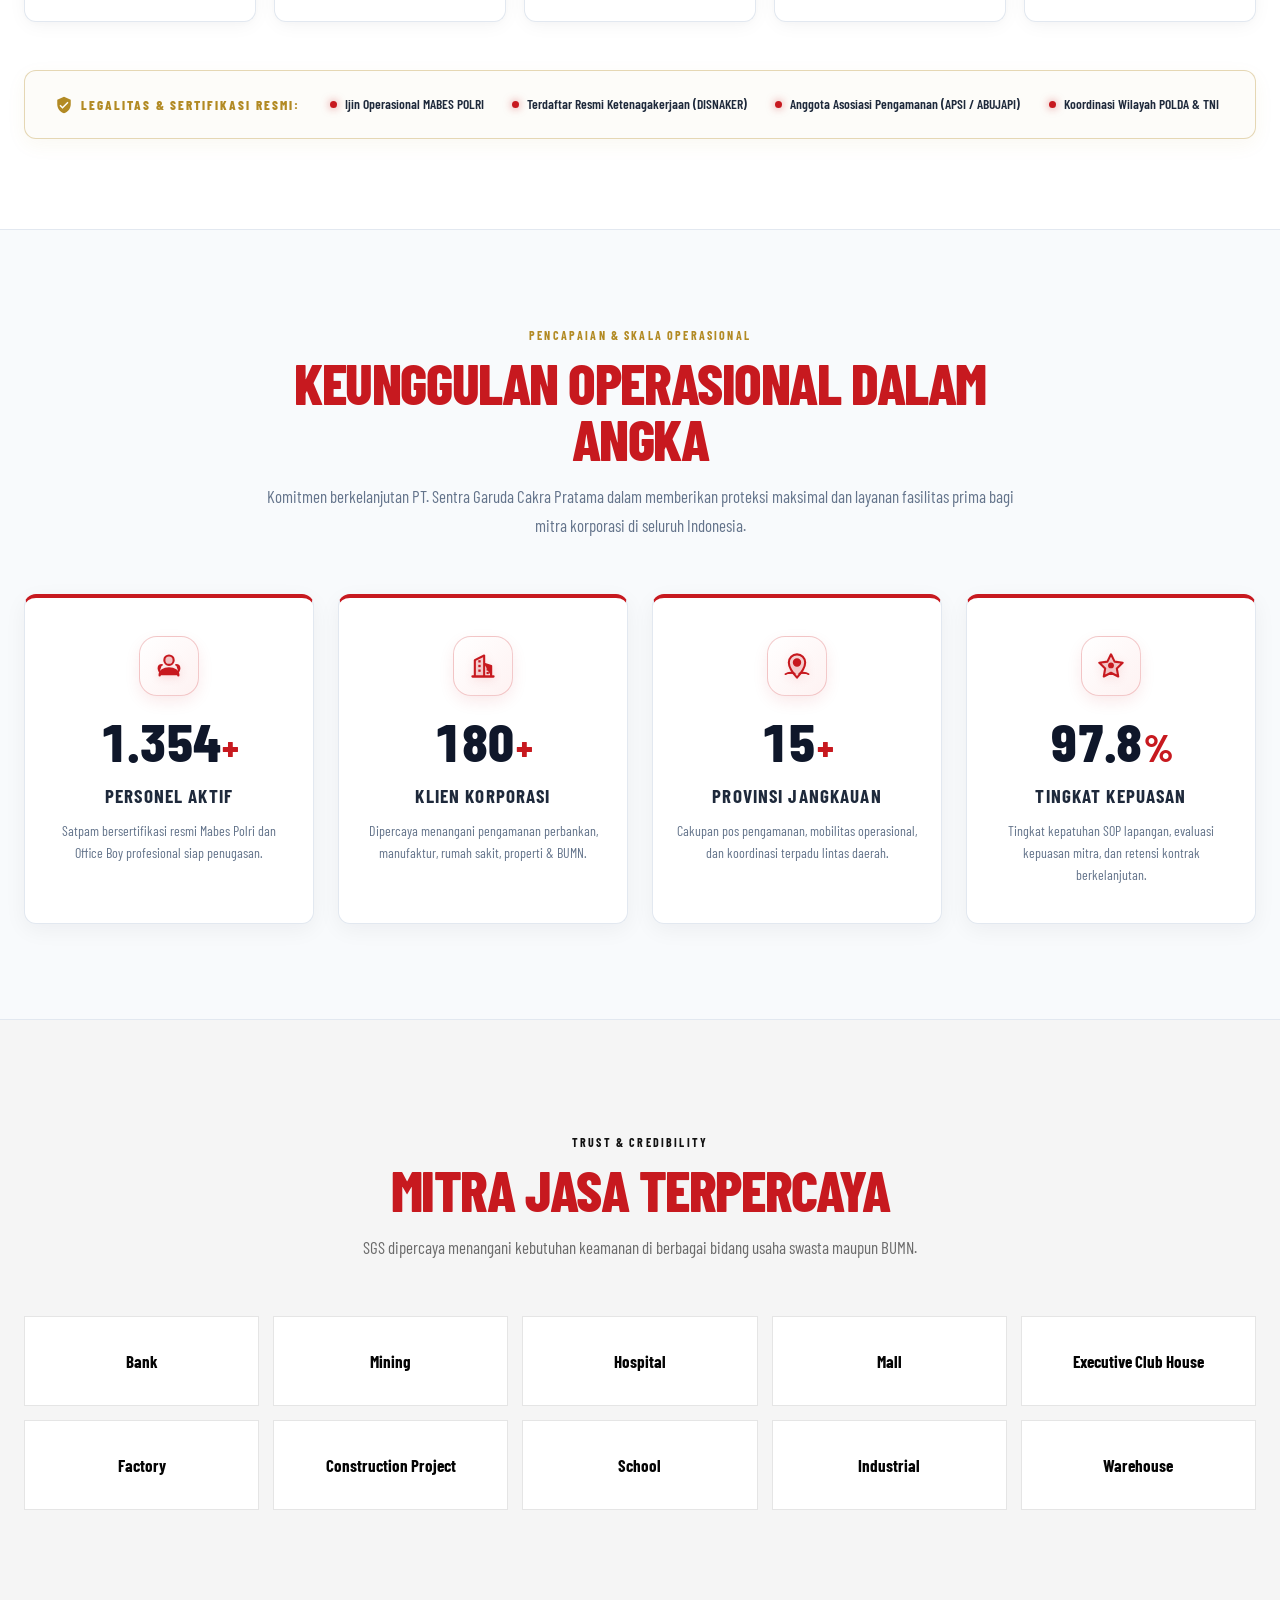
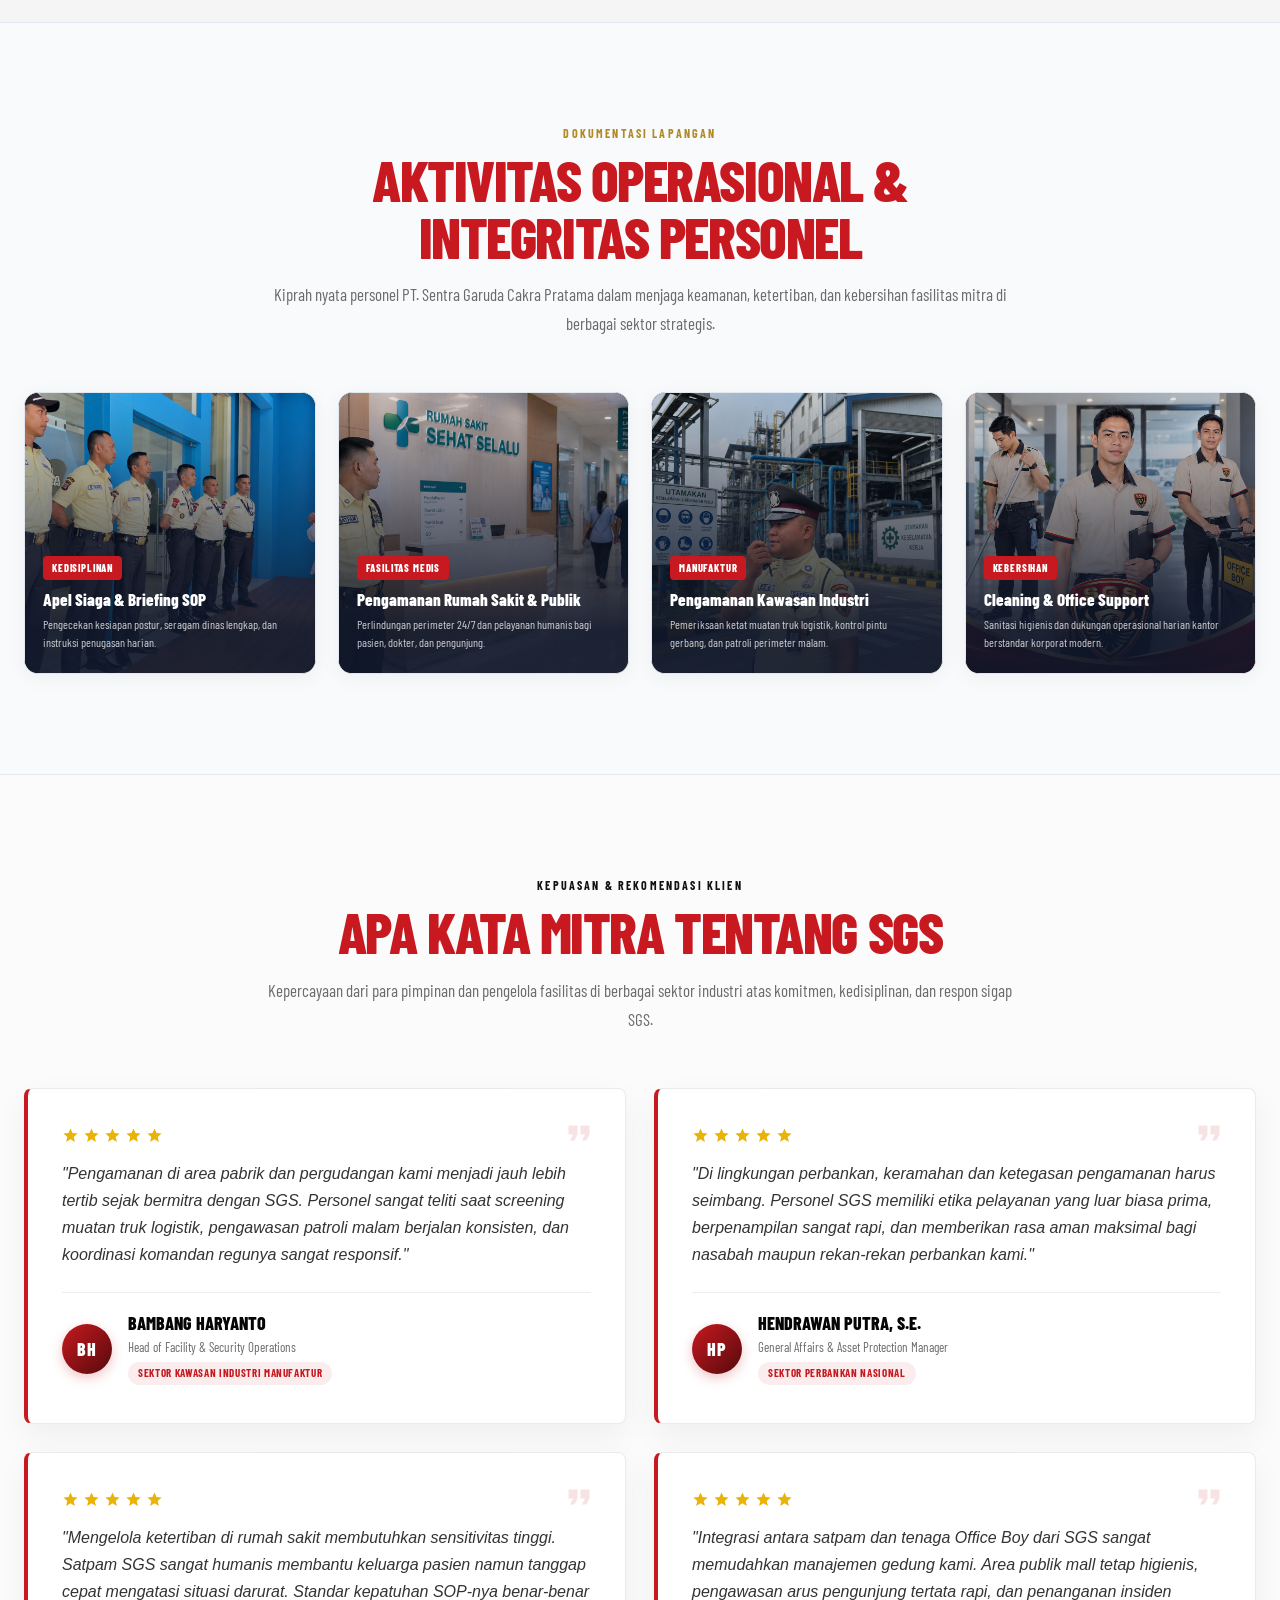
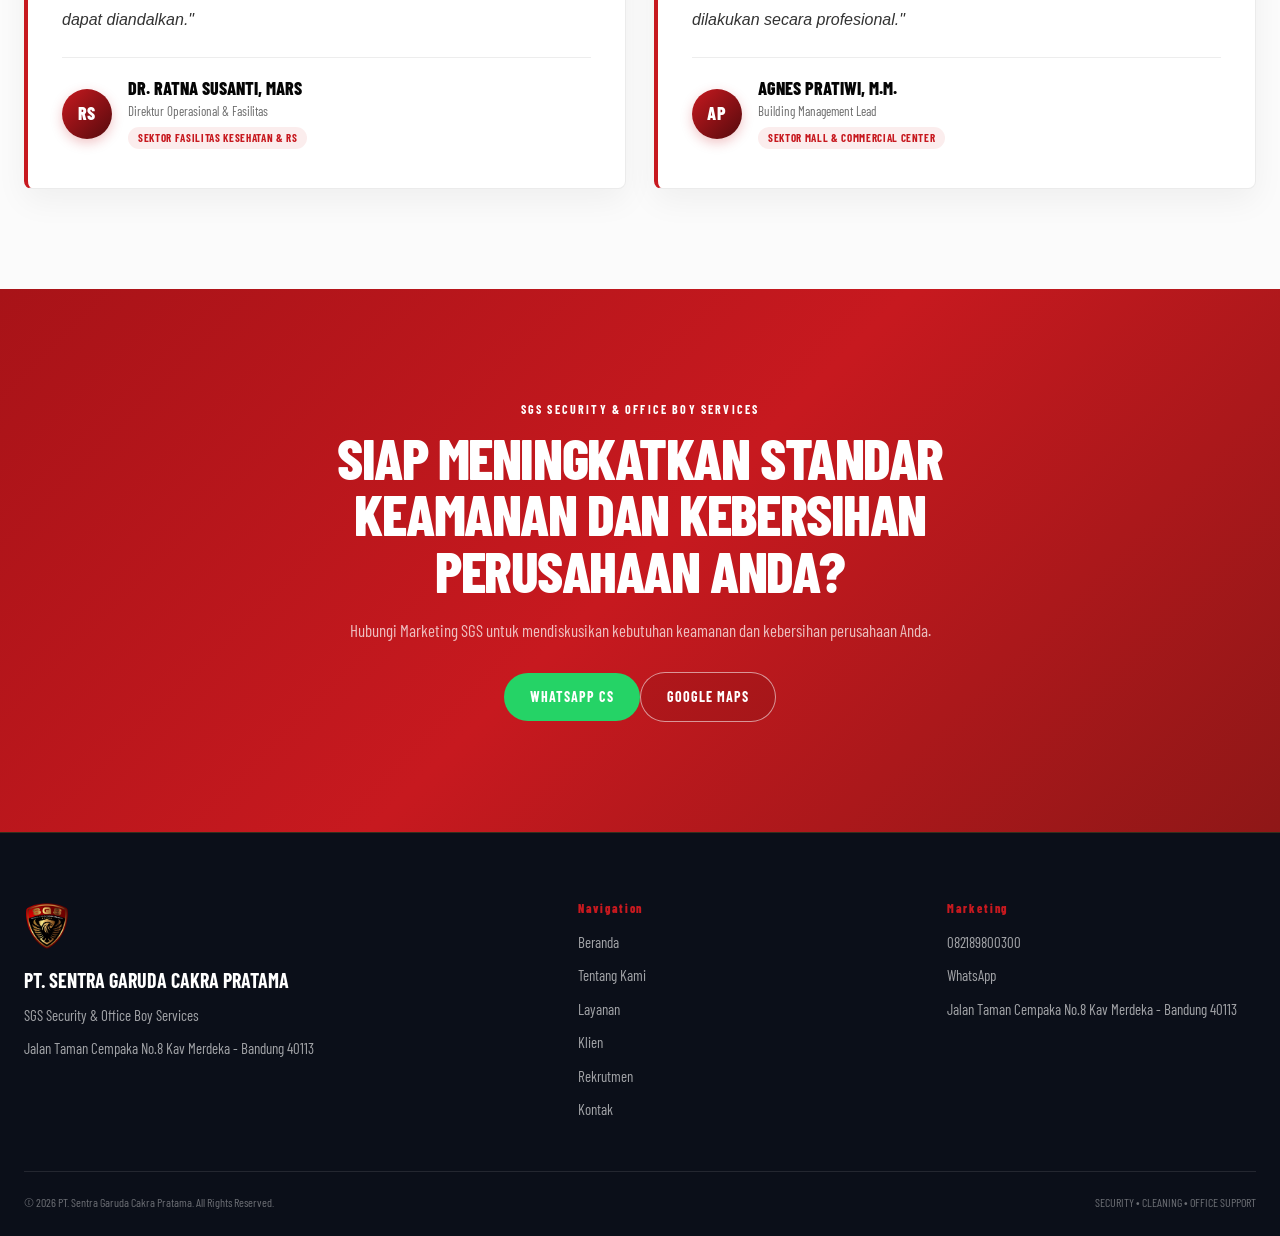
==== commit cd67e406: "Update index.html" ====
--- a/index.html
+++ b/index.html
@@ -208,7 +208,7 @@
           </svg>
         </div>
         <div class="counter-number-wrap">
-          <span class="counter-val" data-target="1500" data-format="locale">0</span><span class="counter-suffix">+</span>
+          <span class="counter-val" data-target="1376" data-format="locale">0</span><span class="counter-suffix">+</span>
         </div>
         <div class="counter-title">Personel Aktif</div>
         <p class="counter-desc">Satpam bersertifikasi resmi Mabes Polri dan Office Boy profesional siap penugasan.</p>
@@ -229,7 +229,7 @@
           </svg>
         </div>
         <div class="counter-number-wrap">
-          <span class="counter-val" data-target="180">0</span><span class="counter-suffix">+</span>
+          <span class="counter-val" data-target="183">0</span><span class="counter-suffix">+</span>
         </div>
         <div class="counter-title">Klien Korporasi</div>
         <p class="counter-desc">Dipercaya menangani pengamanan perbankan, manufaktur, rumah sakit, properti &amp; BUMN.</p>
@@ -246,7 +246,7 @@
           </svg>
         </div>
         <div class="counter-number-wrap">
-          <span class="counter-val" data-target="15">0</span><span class="counter-suffix">+</span>
+          <span class="counter-val" data-target="16">0</span><span class="counter-suffix">+</span>
         </div>
         <div class="counter-title">Provinsi Jangkauan</div>
         <p class="counter-desc">Cakupan pos pengamanan, mobilitas operasional, dan koordinasi terpadu lintas daerah.</p>
@@ -335,7 +335,7 @@
       <!-- Photo 4: Office Boy -->
       <div class="home-photo-card">
         <div class="photo-card-media">
-          <img src="assets/images/office-boy.png" alt="Cleaning Service & Office Boy SGS" loading="lazy">
+          <img src="assets/images/sgs-ob.png" alt="Cleaning Service & Office Boy SGS" loading="lazy">
           <div class="photo-card-overlay">
             <span class="photo-tag">Kebersihan</span>
             <h3>Cleaning &amp; Office Support</h3>
--- a/style.css
+++ b/style.css
@@ -1219,10 +1219,12 @@
 }
 
 .contact-card {
-    background: #111;
+    background: linear-gradient(145deg, #1e2532 0%, #0f172a 100%);
     color: #fff;
     padding: 42px;
-    box-shadow: var(--shadow);
+    border-radius: 12px;
+    border-left: 4px solid var(--red);
+    box-shadow: 0 20px 40px -10px rgba(15, 23, 42, 0.15);
 }
 
 .contact-card h2 {
@@ -1304,6 +1306,117 @@
     display: none;
 }
 
+/* Contact Office & Operations Center */
+.contact-office-section {
+    padding: 60px 0 80px;
+    background: #f8fafc;
+}
+
+.contact-office-card {
+    display: grid;
+    grid-template-columns: 1.15fr 1fr;
+    background: #ffffff;
+    border-radius: 16px;
+    border: 1px solid #e2e8f0;
+    box-shadow: 0 10px 30px rgba(15, 23, 42, 0.05);
+    overflow: hidden;
+}
+
+.office-media {
+    position: relative;
+    min-height: 380px;
+    overflow: hidden;
+}
+
+.office-media img {
+    width: 100%;
+    height: 100%;
+    object-fit: cover;
+    display: block;
+    transition: transform 0.6s ease;
+}
+
+.contact-office-card:hover .office-media img {
+    transform: scale(1.04);
+}
+
+.office-media-overlay {
+    position: absolute;
+    inset: 0;
+    background: linear-gradient(180deg, rgba(15, 23, 42, 0.1) 0%, rgba(15, 23, 42, 0.5) 100%);
+    pointer-events: none;
+}
+
+.office-badge {
+    position: absolute;
+    top: 20px;
+    left: 20px;
+    background: rgba(15, 23, 42, 0.85);
+    backdrop-filter: blur(8px);
+    -webkit-backdrop-filter: blur(8px);
+    color: var(--gold);
+    font-size: 11px;
+    font-weight: 700;
+    letter-spacing: 1.5px;
+    text-transform: uppercase;
+    padding: 8px 16px;
+    border-radius: 50px;
+    border: 1px solid rgba(212, 160, 23, 0.3);
+    box-shadow: 0 4px 12px rgba(0, 0, 0, 0.2);
+    z-index: 2;
+}
+
+.office-details {
+    padding: 44px 40px;
+    display: flex;
+    flex-direction: column;
+    justify-content: center;
+}
+
+.office-details h2 {
+    margin: 10px 0 16px;
+    font-size: clamp(22px, 2.5vw, 28px);
+    line-height: 1.2;
+    color: #0f172a;
+    font-weight: 800;
+    letter-spacing: -0.5px;
+}
+
+.office-details p {
+    color: #475569;
+    font-size: 14px;
+    line-height: 1.7;
+    margin-bottom: 24px;
+}
+
+.office-info-list {
+    display: flex;
+    flex-direction: column;
+    gap: 16px;
+    border-top: 1px solid #f1f5f9;
+    padding-top: 20px;
+}
+
+.office-info-item {
+    display: flex;
+    flex-direction: column;
+    gap: 4px;
+}
+
+.office-info-item strong {
+    font-size: 12px;
+    text-transform: uppercase;
+    letter-spacing: 1px;
+    color: var(--red);
+    font-weight: 700;
+}
+
+.office-info-item span {
+    font-size: 13.5px;
+    color: #334155;
+    line-height: 1.5;
+}
+
 .map-wrap {
     height: 380px;
     border-top: 1px solid var(--line);
@@ -1321,7 +1434,7 @@
    ========================================================= */
 
 .cta {
-    background: linear-gradient(125deg, #741010, #111);
+    background: linear-gradient(135deg, #A81318 0%, #C7191F 50%, #8F1717 100%);
     color: #fff;
     text-align: center;
     padding: 110px 0;
@@ -1345,7 +1458,7 @@
 }
 
 .footer {
-    background: #050505;
+    background: #0b0f19;
     color: #fff;
     padding: 70px 0 24px;
     border-top: 1px solid rgba(178, 138, 36, .25);
@@ -1675,13 +1788,13 @@
 }
 
 .sector-card.dark {
-    background: #151515;
-    border-color: #151515;
+    background: #1e293b;
+    border-color: #1e293b;
     color: #fff;
 }
 
 .sector-card.dark:hover {
-    background: #202020;
+    background: #0f172a;
 }
 
 .sector-card.accent {
@@ -1772,13 +1885,13 @@
 }
 
 .sector-dark {
-    background: #151515;
+    background: #1e293b;
     color: #fff;
-    border-color: #151515;
+    border-color: #1e293b;
 }
 
 .sector-dark:hover {
-    background: #202020;
+    background: #0f172a;
 }
 
 .sector-light {
@@ -1872,6 +1985,75 @@
     width: 55px;
 }
 
+/* Photo-backed Sector Cards */
+.sector-card-photo {
+    position: relative;
+    border-radius: 12px;
+    border: 1px solid rgba(255, 255, 255, 0.15);
+    box-shadow: 0 8px 24px rgba(15, 23, 42, 0.12);
+    overflow: hidden;
+}
+
+.sector-photo-bg {
+    position: absolute;
+    inset: 0;
+    background-size: cover;
+    background-position: center;
+    background-repeat: no-repeat;
+    transition: transform 0.65s cubic-bezier(0.16, 1, 0.3, 1);
+    z-index: 0;
+}
+
+.sector-card-photo:hover .sector-photo-bg {
+    transform: scale(1.08);
+}
+
+.sector-photo-overlay {
+    position: absolute;
+    inset: 0;
+    background: linear-gradient(180deg, rgba(15, 23, 42, 0.35) 0%, rgba(15, 23, 42, 0.88) 75%, rgba(15, 23, 42, 0.96) 100%);
+    transition: background 0.4s ease;
+    z-index: 1;
+}
+
+.sector-card-photo:hover .sector-photo-overlay {
+    background: linear-gradient(180deg, rgba(15, 23, 42, 0.2) 0%, rgba(15, 23, 42, 0.82) 65%, rgba(168, 19, 24, 0.92) 100%);
+}
+
+.sector-card-photo .sector-index {
+    color: #fff;
+    opacity: 0.9;
+    z-index: 2;
+    text-shadow: 0 1px 3px rgba(0, 0, 0, 0.5);
+}
+
+.sector-card-photo .sector-symbol {
+    color: #fff;
+    opacity: 0.12;
+    z-index: 1;
+}
+
+.sector-card-photo .sector-card-content {
+    color: #fff;
+    z-index: 2;
+}
+
+.sector-card-photo .sector-card-content small {
+    color: var(--gold);
+    opacity: 0.95;
+    text-shadow: 0 1px 2px rgba(0, 0, 0, 0.4);
+}
+
+.sector-card-photo .sector-card-content h3 {
+    color: #fff;
+    text-shadow: 0 2px 4px rgba(0, 0, 0, 0.5);
+}
+
+.sector-card-photo .sector-card-content p {
+    color: rgba(255, 255, 255, 0.85);
+    text-shadow: 0 1px 2px rgba(0, 0, 0, 0.4);
+}
+
 
 /* =========================================================
    CLIENT PAGE - CAPABILITY
@@ -1923,9 +2105,11 @@
 
 .client-quote {
     padding: 100px 0;
-    background: #111;
-    color: #fff;
+    background: #f8fafc;
+    color: #0f172a;
     text-align: center;
+    border-top: 1px solid #e2e8f0;
+    border-bottom: 1px solid #e2e8f0;
 }
 
 .quote-mark {
@@ -1949,7 +2133,7 @@
 }
 
 .client-quote span {
-    color: rgba(255, 255, 255, .5);
+    color: #64748b;
     font-size: 11px;
     font-weight: 800;
     letter-spacing: 3px;
@@ -2014,15 +2198,17 @@
     position: fixed;
     right: 95px;
     bottom: 32px;
-    background: #111;
-    color: #fff;
-    padding: 12px 16px;
-    border-radius: 10px;
-    font-size: 12px;
+    background: #ffffff;
+    color: #0f172a;
+    border: 1px solid #e2e8f0;
+    font-weight: 700;
+    padding: 12px 18px;
+    border-radius: 999px;
+    font-size: 13px;
     line-height: 1;
     white-space: nowrap;
     z-index: 9998;
-    box-shadow: 0 5px 20px rgba(0, 0, 0, .2);
+    box-shadow: 0 10px 25px rgba(15, 23, 42, 0.12);
 }
 
 
@@ -2369,6 +2555,18 @@
        ----------------------------------------------------- */
 
     .contact-card {
+        padding: 30px 22px;
+    }
+
+    .contact-office-card {
+        grid-template-columns: 1fr;
+    }
+
+    .office-media {
+        min-height: 240px;
+    }
+
+    .office-details {
         padding: 30px 22px;
     }
 
@@ -2807,13 +3005,13 @@
 }
 
 /* =========================================================
-   IMPROVED SECTION: SOLUSI PENGAMANAN & FASILITAS TERPADU
+   IMPROVED SECTION: SOLUSI PENGAMANAN & FASILITAS TERPADU (CLEAN, FRESH, WHITE)
    ========================================================= */
 
 .solusi-section {
-    background: #0e0e0e;
-    color: #fff;
-    padding: 100px 0 85px;
+    background: #ffffff;
+    color: #1e293b;
+    padding: 100px 0 90px;
     position: relative;
     overflow: hidden;
 }
@@ -2827,120 +3025,160 @@
     width: 100%;
     max-width: 1320px;
     height: 100%;
-    background: radial-gradient(circle at 50% 0%, rgba(199, 25, 31, 0.18), transparent 70%);
+    background: radial-gradient(circle at 50% 0%, rgba(199, 25, 31, 0.04), transparent 70%);
     pointer-events: none;
 }
 
 .solusi-section .section-head h2 {
-    color: #fff;
+    color: #0f172a;
 }
 
 .solusi-section .section-head p {
-    color: rgba(255, 255, 255, 0.82);
+    color: #475569;
 }
 
 .solusi-grid {
     display: grid;
-    grid-template-columns: repeat(4, 1fr);
-    gap: 22px;
-    margin-bottom: 45px;
+    grid-template-columns: repeat(5, 1fr);
+    gap: 18px;
+    margin-bottom: 48px;
 }
 
 .solusi-card {
-    background: rgba(255, 255, 255, 0.04);
-    border: 1px solid rgba(255, 255, 255, 0.1);
+    background: #ffffff;
+    border: 1px solid #e2e8f0;
     border-top: 3px solid var(--red);
-    padding: 34px 26px;
+    padding: 32px 20px;
     display: flex;
     flex-direction: column;
-    border-radius: 6px;
-    transition: all 0.35s ease;
+    border-radius: 12px;
+    box-shadow: 0 4px 20px -2px rgba(15, 23, 42, 0.05), 0 2px 6px -1px rgba(15, 23, 42, 0.02);
+    transition: all 0.35s cubic-bezier(0.16, 1, 0.3, 1);
     position: relative;
 }
 
 .solusi-card:hover {
     transform: translateY(-7px);
-    background: rgba(255, 255, 255, 0.08);
+    background: #ffffff;
+    border-color: rgba(199, 25, 31, 0.25);
     border-top-color: var(--gold);
-    box-shadow: 0 20px 40px rgba(0, 0, 0, 0.4);
+    box-shadow: 0 20px 35px -5px rgba(199, 25, 31, 0.12), 0 8px 16px -2px rgba(15, 23, 42, 0.04);
 }
 
 .solusi-card-head {
     display: flex;
-    justify-content: space-between;
     align-items: center;
-    margin-bottom: 20px;
+    margin-bottom: 22px;
 }
 
 .solusi-icon {
-    width: 48px;
-    height: 48px;
-    background: rgba(199, 25, 31, 0.18);
-    border: 1px solid rgba(199, 25, 31, 0.4);
-    border-radius: 8px;
+    width: 58px;
+    height: 58px;
+    background: linear-gradient(135deg, #ffffff 0%, #fff5f5 50%, #fee2e2 100%);
+    border: 1.5px solid rgba(199, 25, 31, 0.22);
+    border-radius: 16px;
     display: flex;
     align-items: center;
     justify-content: center;
-    color: #ff4d4d;
+    color: var(--red);
+    box-shadow: 0 8px 20px -4px rgba(199, 25, 31, 0.14), inset 0 1px 0 rgba(255, 255, 255, 0.9);
+    position: relative;
+    transition: all 0.4s cubic-bezier(0.16, 1, 0.3, 1);
+}
+
+.solusi-icon::after {
+    content: "";
+    position: absolute;
+    top: -2px;
+    right: -2px;
+    width: 8px;
+    height: 8px;
+    background: var(--gold);
+    border-radius: 50%;
+    border: 2px solid #ffffff;
+    box-shadow: 0 0 8px rgba(178, 138, 36, 0.8);
+    transition: transform 0.3s ease;
 }
 
 .solusi-icon svg {
-    width: 24px;
-    height: 24px;
-    fill: currentColor;
-}
-
-.solusi-num {
-    font-size: 28px;
-    font-weight: 800;
-    color: var(--gold);
-    line-height: 1;
+    width: 28px;
+    height: 28px;
+    transition: transform 0.4s cubic-bezier(0.16, 1, 0.3, 1), filter 0.3s ease;
+    filter: drop-shadow(0 2px 4px rgba(199, 25, 31, 0.15));
+}
+
+.solusi-card:hover .solusi-icon {
+    background: linear-gradient(135deg, #A81318 0%, #C7191F 50%, #8F1717 100%);
+    color: #ffffff;
+    border-color: rgba(212, 160, 23, 0.5);
+    transform: translateY(-3px) scale(1.08);
+    box-shadow: 0 12px 24px -4px rgba(199, 25, 31, 0.35), 0 0 0 4px rgba(199, 25, 31, 0.1);
+}
+
+.solusi-card:hover .solusi-icon::after {
+    transform: scale(1.3);
+    background: #ffd700;
+}
+
+.solusi-card:hover .solusi-icon svg {
+    transform: scale(1.1);
+    filter: drop-shadow(0 4px 8px rgba(0, 0, 0, 0.3));
 }
 
 .solusi-card h3 {
-    font-size: 22px;
-    font-weight: 700;
-    color: #fff;
+    font-size: 19px;
+    font-weight: 800;
+    color: #0f172a;
     margin-bottom: 12px;
     text-transform: uppercase;
+    letter-spacing: -0.01em;
+    line-height: 1.25;
 }
 
 .solusi-card p {
-    font-size: 15px;
-    line-height: 1.6;
-    color: rgba(255, 255, 255, 0.72);
-    margin-bottom: 20px;
+    font-size: 14px;
+    line-height: 1.65;
+    color: #475569;
+    margin-bottom: 22px;
     flex-grow: 1;
 }
 
 .solusi-badges {
     display: flex;
     flex-wrap: wrap;
-    gap: 7px;
+    gap: 6px;
     margin-top: auto;
 }
 
 .badge-item {
     font-size: 11px;
-    font-weight: 700;
+    font-weight: 600;
     text-transform: uppercase;
-    letter-spacing: 0.06em;
-    padding: 4px 9px;
-    border-radius: 4px;
-    background: rgba(255, 255, 255, 0.08);
-    color: rgba(255, 255, 255, 0.88);
-    border: 1px solid rgba(255, 255, 255, 0.12);
+    letter-spacing: 0.05em;
+    padding: 4px 8px;
+    border-radius: 6px;
+    background: #f8fafc;
+    color: #334155;
+    border: 1px solid #e2e8f0;
+    transition: all 0.25s ease;
+}
+
+.solusi-card:hover .badge-item {
+    border-color: rgba(199, 25, 31, 0.2);
+    background: #fff;
+    color: #0f172a;
 }
 
 .legal-strip {
-    background: rgba(255, 255, 255, 0.03);
-    border: 1px solid rgba(178, 138, 36, 0.35);
-    border-radius: 8px;
-    padding: 22px 28px;
+    background: #fdfcf9;
+    border: 1px solid rgba(178, 138, 36, 0.32);
+    border-radius: 12px;
+    padding: 22px 30px;
     display: grid;
     grid-template-columns: auto 1fr;
     gap: 24px;
     align-items: center;
+    box-shadow: 0 6px 20px rgba(178, 138, 36, 0.06);
 }
 
 .legal-title {
@@ -2973,34 +3211,38 @@
     display: flex;
     align-items: center;
     gap: 8px;
-    font-size: 13px;
+    font-size: 13.5px;
     font-weight: 600;
-    color: rgba(255, 255, 255, 0.9);
+    color: #1e293b;
 }
 
 .legal-dot {
-    width: 6px;
-    height: 6px;
+    width: 7px;
+    height: 7px;
     background: var(--red);
     border-radius: 50%;
-    box-shadow: 0 0 8px var(--red);
+    box-shadow: 0 0 8px rgba(199, 25, 31, 0.6);
 }
 
 /* =========================================================
-   COUNTER SECTION (STATISTIK KINERJA & JANGKAUAN)
+   COUNTER SECTION (STATISTIK KINERJA & JANGKAUAN - CLEAN LIGHT)
    ========================================================= */
 
 .counter-section {
-    background: #171717;
-    color: #fff;
-    padding: 90px 0;
+    background: #f8fafc;
+    color: #0f172a;
+    padding: 95px 0;
     position: relative;
-    border-top: 1px solid rgba(255, 255, 255, 0.08);
-    border-bottom: 1px solid rgba(255, 255, 255, 0.08);
+    border-top: 1px solid #e2e8f0;
+    border-bottom: 1px solid #e2e8f0;
 }
 
 .counter-section .section-head h2 {
-    color: #fff;
+    color: var(--red);
+}
+
+.counter-section .section-head p {
+    color: #64748b;
 }
 
 .counter-grid {
@@ -3010,13 +3252,13 @@
 }
 
 .counter-card {
-    background: #1f1f1f;
-    border: 1px solid rgba(255, 255, 255, 0.08);
+    background: #ffffff;
+    border: 1px solid #e2e8f0;
     border-top: 4px solid var(--red);
     padding: 38px 24px;
     text-align: center;
-    border-radius: 8px;
-    box-shadow: 0 16px 36px rgba(0, 0, 0, 0.25);
+    border-radius: 12px;
+    box-shadow: 0 6px 22px rgba(15, 23, 42, 0.05);
     transition: all 0.35s ease;
     display: flex;
     flex-direction: column;
@@ -3026,33 +3268,49 @@
 .counter-card:hover {
     transform: translateY(-6px);
     border-top-color: var(--gold);
-    box-shadow: 0 22px 48px rgba(199, 25, 31, 0.2);
-    background: #232323;
+    box-shadow: 0 20px 40px rgba(199, 25, 31, 0.12);
+    background: #ffffff;
 }
 
 .counter-icon {
-    width: 52px;
-    height: 52px;
-    border-radius: 50%;
-    background: rgba(199, 25, 31, 0.15);
-    border: 1px solid rgba(199, 25, 31, 0.4);
+    width: 60px;
+    height: 60px;
+    border-radius: 18px;
+    background: linear-gradient(135deg, #ffffff 0%, #fef2f2 100%);
+    border: 1.5px solid rgba(199, 25, 31, 0.22);
     display: flex;
     align-items: center;
     justify-content: center;
-    color: #ff4d4d;
-    margin-bottom: 16px;
+    color: var(--red);
+    margin-bottom: 18px;
+    box-shadow: 0 6px 18px -3px rgba(199, 25, 31, 0.12);
+    transition: all 0.35s cubic-bezier(0.16, 1, 0.3, 1);
+}
+
+.counter-card:hover .counter-icon {
+    background: linear-gradient(135deg, #A81318 0%, #C7191F 50%, #8F1717 100%);
+    color: #ffffff;
+    border-color: rgba(212, 160, 23, 0.4);
+    transform: translateY(-2px) scale(1.08);
+    box-shadow: 0 10px 22px -3px rgba(199, 25, 31, 0.35);
 }
 
 .counter-icon svg {
-    width: 26px;
-    height: 26px;
+    width: 28px;
+    height: 28px;
     fill: currentColor;
+    filter: drop-shadow(0 2px 4px rgba(199, 25, 31, 0.15));
+    transition: transform 0.35s ease, filter 0.3s ease;
+}
+
+.counter-card:hover .counter-icon svg {
+    filter: drop-shadow(0 3px 6px rgba(0, 0, 0, 0.25));
 }
 
 .counter-number-wrap {
     font-size: clamp(48px, 4.2vw, 62px);
     font-weight: 800;
-    color: #fff;
+    color: #0f172a;
     line-height: 1;
     font-family: var(--font);
     display: flex;
@@ -3067,7 +3325,7 @@
 }
 
 .counter-suffix {
-    color: var(--gold);
+    color: var(--red);
     font-size: clamp(34px, 3vw, 44px);
     font-weight: 800;
 }
@@ -3077,14 +3335,14 @@
     font-weight: 700;
     text-transform: uppercase;
     letter-spacing: 0.06em;
-    color: #fff;
-    margin: 10px 0 8px;
+    color: #1e293b;
+    margin: 12px 0 8px;
 }
 
 .counter-desc {
     font-size: 14px;
     line-height: 1.55;
-    color: rgba(255, 255, 255, 0.65);
+    color: #64748b;
     max-width: 260px;
 }
 
@@ -3294,24 +3552,31 @@
    RESPONSIVE STYLES FOR NEW/IMPROVISED SECTIONS
    ========================================================= */
 
-@media (max-width: 1199px) {
+@media (max-width: 1200px) {
+    .solusi-grid {
+        grid-template-columns: repeat(3, 1fr);
+        gap: 16px;
+    }
+
+    .counter-grid {
+        grid-template-columns: repeat(2, 1fr);
+    }
+
+    .core-values-grid {
+        grid-template-columns: repeat(2, 1fr);
+    }
+}
+
+@media (max-width: 860px) {
     .solusi-grid {
         grid-template-columns: repeat(2, 1fr);
-    }
-
-    .counter-grid {
-        grid-template-columns: repeat(2, 1fr);
-    }
-
-    .core-values-grid {
-        grid-template-columns: repeat(2, 1fr);
-    }
-}
-
-@media (max-width: 860px) {
+        gap: 16px;
+    }
+
     .legal-strip {
         grid-template-columns: 1fr;
         text-align: center;
+        padding: 20px;
     }
 
     .legal-title {
@@ -3334,6 +3599,7 @@
 @media (max-width: 580px) {
     .solusi-grid {
         grid-template-columns: 1fr;
+        gap: 14px;
     }
 
     .counter-grid {
@@ -3359,3 +3625,2066 @@
     }
 }
 
+/* =========================================================
+   HOME GALLERY (DOKUMENTASI OPERASIONAL LAPANGAN - index.html)
+   ========================================================= */
+
+.home-gallery-section {
+    background: #f8fafc;
+    padding: 100px 0;
+    border-top: 1px solid #e2e8f0;
+    border-bottom: 1px solid #e2e8f0;
+}
+
+.home-gallery-grid {
+    display: grid;
+    grid-template-columns: repeat(4, 1fr);
+    gap: 22px;
+}
+
+.home-photo-card {
+    border-radius: 14px;
+    overflow: hidden;
+    background: #0f172a;
+    border: 1px solid #e2e8f0;
+    box-shadow: 0 4px 20px rgba(15, 23, 42, 0.05);
+    transition: all 0.35s cubic-bezier(0.16, 1, 0.3, 1);
+}
+
+.home-photo-card:hover {
+    transform: translateY(-6px);
+    box-shadow: 0 16px 36px rgba(15, 23, 42, 0.12);
+    border-color: rgba(199, 25, 31, 0.3);
+}
+
+.photo-card-media {
+    position: relative;
+    height: 280px;
+    overflow: hidden;
+}
+
+.photo-card-media img {
+    width: 100%;
+    height: 100%;
+    object-fit: cover;
+    object-position: center;
+    display: block;
+    transition: transform 0.6s cubic-bezier(0.16, 1, 0.3, 1);
+}
+
+.home-photo-card:hover .photo-card-media img {
+    transform: scale(1.08);
+}
+
+.photo-card-overlay {
+    position: absolute;
+    inset: 0;
+    background: linear-gradient(180deg, rgba(15, 23, 42, 0.1) 0%, rgba(15, 23, 42, 0.92) 85%);
+    display: flex;
+    flex-direction: column;
+    justify-content: flex-end;
+    padding: 22px 18px;
+    color: #ffffff;
+}
+
+.photo-tag {
+    align-self: flex-start;
+    background: var(--red);
+    color: #ffffff;
+    font-size: 10.5px;
+    font-weight: 800;
+    letter-spacing: 0.08em;
+    text-transform: uppercase;
+    padding: 3px 9px;
+    border-radius: 4px;
+    margin-bottom: 8px;
+}
+
+.photo-card-overlay h3 {
+    font-size: 17px;
+    font-weight: 800;
+    color: #ffffff;
+    margin: 0 0 5px;
+    line-height: 1.3;
+}
+
+.photo-card-overlay p {
+    font-size: 12px;
+    line-height: 1.5;
+    color: rgba(255, 255, 255, 0.78);
+    margin: 0;
+}
+
+/* =========================================================
+   RECRUITMENT PORTAL (rekrutmen.html) - CLEAN & PROFESSIONAL
+   ========================================================= */
+
+.recruitment-hero {
+    background: linear-gradient(135deg, #0f172a 0%, #1e293b 55%, #8F1717 100%);
+    position: relative;
+    overflow: hidden;
+}
+
+.recruitment-hero::before {
+    content: "";
+    position: absolute;
+    inset: 0;
+    background: radial-gradient(circle at 80% 30%, rgba(199, 25, 31, 0.22), transparent 65%);
+    pointer-events: none;
+}
+
+/* Trust & Employer Branding Strip */
+.recruitment-trust-strip {
+    background: #ffffff;
+    border-bottom: 1px solid #e2e8f0;
+    box-shadow: 0 4px 15px rgba(15, 23, 42, 0.03);
+    position: relative;
+    z-index: 10;
+}
+
+.trust-strip-inner {
+    display: grid;
+    grid-template-columns: repeat(4, 1fr);
+    gap: 20px;
+    padding: 24px 0;
+}
+
+.trust-item {
+    display: flex;
+    align-items: center;
+    gap: 14px;
+}
+
+.trust-item-icon {
+    width: 44px;
+    height: 44px;
+    border-radius: 10px;
+    background: rgba(199, 25, 31, 0.08);
+    color: var(--red);
+    display: flex;
+    align-items: center;
+    justify-content: center;
+    flex-shrink: 0;
+}
+
+.trust-item-icon svg {
+    width: 22px;
+    height: 22px;
+}
+
+.trust-item-text strong {
+    display: block;
+    font-size: 14px;
+    font-weight: 800;
+    color: #0f172a;
+    line-height: 1.25;
+}
+
+.trust-item-text span {
+    font-size: 12px;
+    color: #64748b;
+    line-height: 1.3;
+}
+
+.recruitment-jobs {
+    background: #ffffff;
+    padding: 95px 0 80px;
+}
+
+/* Job Filter Tabs */
+.job-filter-wrap {
+    display: flex;
+    justify-content: center;
+    gap: 10px;
+    flex-wrap: wrap;
+    margin: 32px 0 42px;
+}
+
+.filter-btn {
+    border: 1px solid #e2e8f0;
+    background: #ffffff;
+    color: #475569;
+    padding: 10px 22px;
+    border-radius: 999px;
+    font-size: 14px;
+    font-weight: 700;
+    cursor: pointer;
+    transition: all 0.25s ease;
+    display: inline-flex;
+    align-items: center;
+    gap: 8px;
+}
+
+.filter-btn:hover {
+    border-color: var(--red);
+    color: var(--red);
+    background: #fff5f5;
+}
+
+.filter-btn.active {
+    background: var(--red);
+    color: #ffffff;
+    border-color: var(--red);
+    box-shadow: 0 4px 14px rgba(199, 25, 31, 0.25);
+}
+
+.filter-count {
+    background: rgba(0, 0, 0, 0.08);
+    padding: 2px 7px;
+    border-radius: 999px;
+    font-size: 11px;
+}
+
+.filter-btn.active .filter-count {
+    background: rgba(255, 255, 255, 0.25);
+    color: #fff;
+}
+
+.job-footer {
+    margin-top: 24px;
+    padding-top: 18px;
+    border-top: 1px solid #f1f5f9;
+}
+
+.job-action-buttons {
+    display: grid;
+    grid-template-columns: 1fr 1.3fr;
+    gap: 12px;
+}
+
+.btn-view-detail {
+    padding: 10px 16px;
+    font-size: 13.5px;
+    font-weight: 700;
+    cursor: pointer;
+    border-radius: 8px;
+    text-align: center;
+    transition: all 0.2s ease;
+}
+
+.jobs-grid {
+    display: grid;
+    grid-template-columns: repeat(2, 1fr);
+    gap: 28px;
+}
+
+.job-card {
+    background: #ffffff;
+    border: 1px solid #e2e8f0;
+    border-top: 4px solid var(--red);
+    border-radius: 12px;
+    padding: 0 28px 30px;
+    display: flex;
+    flex-direction: column;
+    box-shadow: 0 6px 24px rgba(15, 23, 42, 0.05);
+    transition: all 0.35s cubic-bezier(0.16, 1, 0.3, 1);
+    position: relative;
+    overflow: hidden;
+}
+
+.job-card:hover {
+    transform: translateY(-6px);
+    border-color: rgba(199, 25, 31, 0.25);
+    border-top-color: var(--gold);
+    box-shadow: 0 20px 38px -6px rgba(199, 25, 31, 0.12), 0 8px 16px -2px rgba(15, 23, 42, 0.04);
+}
+
+.job-thumb-wrap {
+    position: relative;
+    height: 190px;
+    margin: 0 -28px 24px -28px;
+    overflow: hidden;
+    background: #0f172a;
+}
+
+.job-thumb-img {
+    width: 100%;
+    height: 100%;
+    object-fit: cover;
+    object-position: center 25%;
+    display: block;
+    transition: transform 0.6s cubic-bezier(0.16, 1, 0.3, 1);
+}
+
+.job-card:hover .job-thumb-img {
+    transform: scale(1.08);
+}
+
+.job-thumb-overlay {
+    position: absolute;
+    inset: 0;
+    background: linear-gradient(180deg, rgba(15, 23, 42, 0.1) 0%, rgba(15, 23, 42, 0.72) 100%);
+}
+
+.job-thumb-badge {
+    position: absolute;
+    bottom: 14px;
+    left: 18px;
+    background: rgba(15, 23, 42, 0.88);
+    color: var(--gold);
+    border: 1px solid rgba(178, 138, 36, 0.4);
+    backdrop-filter: blur(8px);
+    -webkit-backdrop-filter: blur(8px);
+    font-size: 11px;
+    font-weight: 800;
+    letter-spacing: 0.08em;
+    text-transform: uppercase;
+    padding: 5px 12px;
+    border-radius: 6px;
+    box-shadow: 0 4px 12px rgba(0, 0, 0, 0.2);
+}
+
+.job-badge-wrap {
+    display: flex;
+    align-items: center;
+    justify-content: space-between;
+    margin-bottom: 14px;
+}
+
+.job-tag {
+    font-size: 11.5px;
+    font-weight: 700;
+    text-transform: uppercase;
+    letter-spacing: 0.06em;
+    padding: 4px 10px;
+    border-radius: 6px;
+}
+
+.tag-urgent {
+    background: rgba(199, 25, 31, 0.1);
+    color: var(--red);
+    border: 1px solid rgba(199, 25, 31, 0.25);
+}
+
+.tag-normal {
+    background: rgba(178, 138, 36, 0.12);
+    color: var(--gold);
+    border: 1px solid rgba(178, 138, 36, 0.3);
+}
+
+.job-type {
+    font-size: 11.5px;
+    font-weight: 700;
+    text-transform: uppercase;
+    color: #64748b;
+    background: #f1f5f9;
+    padding: 4px 10px;
+    border-radius: 6px;
+}
+
+.job-title {
+    font-size: 24px;
+    font-weight: 800;
+    color: #0f172a;
+    line-height: 1.2;
+    margin-bottom: 12px;
+}
+
+.job-meta {
+    display: flex;
+    flex-wrap: wrap;
+    gap: 16px;
+    padding-bottom: 18px;
+    border-bottom: 1px solid #f1f5f9;
+    margin-bottom: 20px;
+    color: #64748b;
+    font-size: 13.5px;
+    font-weight: 600;
+}
+
+.job-loc,
+.job-edu {
+    display: inline-flex;
+    align-items: center;
+    gap: 6px;
+}
+
+.job-loc svg,
+.job-edu svg {
+    color: var(--red);
+}
+
+.job-body {
+    flex-grow: 1;
+    display: flex;
+    flex-direction: column;
+    gap: 16px;
+}
+
+.job-section h4 {
+    font-size: 14px;
+    font-weight: 800;
+    text-transform: uppercase;
+    letter-spacing: 0.04em;
+    color: #1e293b;
+    margin-bottom: 8px;
+}
+
+.job-list {
+    list-style: none;
+    padding: 0;
+    margin: 0;
+}
+
+.job-list li {
+    position: relative;
+    padding-left: 18px;
+    font-size: 13.5px;
+    line-height: 1.6;
+    color: #475569;
+    margin-bottom: 6px;
+}
+
+.job-list li::before {
+    content: "•";
+    position: absolute;
+    left: 4px;
+    color: var(--red);
+    font-size: 16px;
+    line-height: 1;
+}
+
+.list-benefit li::before {
+    content: "✓";
+    color: #16a34a;
+    font-weight: 800;
+    font-size: 12px;
+    left: 2px;
+}
+
+.job-footer {
+    margin-top: 24px;
+    padding-top: 18px;
+    border-top: 1px solid #f1f5f9;
+}
+
+.job-footer .btn {
+    width: 100%;
+}
+
+/* Steps Grid */
+.recruitment-steps {
+    background: #f8fafc;
+    padding: 95px 0 85px;
+    border-top: 1px solid #e2e8f0;
+    border-bottom: 1px solid #e2e8f0;
+}
+
+.steps-grid {
+    display: grid;
+    grid-template-columns: repeat(3, 1fr);
+    gap: 24px;
+}
+
+.step-card {
+    background: #ffffff;
+    border: 1px solid #e2e8f0;
+    border-radius: 12px;
+    padding: 34px 26px;
+    box-shadow: 0 4px 18px rgba(15, 23, 42, 0.04);
+    position: relative;
+    transition: all 0.3s ease;
+}
+
+.step-card:hover {
+    transform: translateY(-5px);
+    box-shadow: 0 16px 32px rgba(15, 23, 42, 0.08);
+    border-color: rgba(199, 25, 31, 0.3);
+}
+
+.step-badge {
+    display: inline-block;
+    font-size: 11px;
+    font-weight: 800;
+    letter-spacing: 0.12em;
+    text-transform: uppercase;
+    color: var(--gold);
+    background: rgba(178, 138, 36, 0.1);
+    padding: 4px 10px;
+    border-radius: 6px;
+    margin-bottom: 16px;
+}
+
+.step-icon {
+    width: 52px;
+    height: 52px;
+    border-radius: 12px;
+    background: rgba(199, 25, 31, 0.08);
+    border: 1px solid rgba(199, 25, 31, 0.2);
+    display: flex;
+    align-items: center;
+    justify-content: center;
+    color: var(--red);
+    margin-bottom: 18px;
+}
+
+.step-icon svg {
+    width: 26px;
+    height: 26px;
+}
+
+.step-card h3 {
+    font-size: 20px;
+    font-weight: 800;
+    color: #0f172a;
+    margin-bottom: 10px;
+}
+
+.step-card p {
+    font-size: 14px;
+    line-height: 1.6;
+    color: #475569;
+}
+
+/* =========================================================
+   RECRUITMENT GALLERY (DOKUMENTASI DIKLAT & AKTIVITAS)
+   ========================================================= */
+
+.recruitment-gallery-section {
+    background: #ffffff;
+    padding: 95px 0 85px;
+}
+
+.recruitment-gallery-grid {
+    display: grid;
+    grid-template-columns: repeat(3, 1fr);
+    gap: 24px;
+}
+
+.recruitment-gallery-card {
+    border-radius: 14px;
+    overflow: hidden;
+    background: #0f172a;
+    border: 1px solid #e2e8f0;
+    box-shadow: 0 6px 22px rgba(15, 23, 42, 0.05);
+    transition: all 0.35s cubic-bezier(0.16, 1, 0.3, 1);
+}
+
+.recruitment-gallery-card:hover {
+    transform: translateY(-6px);
+    box-shadow: 0 18px 36px rgba(15, 23, 42, 0.12);
+    border-color: rgba(199, 25, 31, 0.3);
+}
+
+.recruitment-gallery-img {
+    position: relative;
+    height: 260px;
+    overflow: hidden;
+}
+
+.recruitment-gallery-img img {
+    width: 100%;
+    height: 100%;
+    object-fit: cover;
+    object-position: center;
+    display: block;
+    transition: transform 0.6s cubic-bezier(0.16, 1, 0.3, 1);
+}
+
+.recruitment-gallery-card:hover .recruitment-gallery-img img {
+    transform: scale(1.08);
+}
+
+.recruitment-gallery-overlay {
+    position: absolute;
+    inset: 0;
+    background: linear-gradient(180deg, rgba(15, 23, 42, 0.15) 0%, rgba(15, 23, 42, 0.92) 85%);
+    display: flex;
+    flex-direction: column;
+    justify-content: flex-end;
+    padding: 24px 20px;
+    color: #ffffff;
+    transition: background 0.3s ease;
+}
+
+.gallery-category-pill {
+    align-self: flex-start;
+    background: rgba(199, 25, 31, 0.85);
+    color: #ffffff;
+    font-size: 10.5px;
+    font-weight: 800;
+    letter-spacing: 0.08em;
+    text-transform: uppercase;
+    padding: 4px 10px;
+    border-radius: 4px;
+    margin-bottom: 8px;
+    box-shadow: 0 2px 8px rgba(199, 25, 31, 0.4);
+}
+
+.recruitment-gallery-overlay h3 {
+    font-size: 18px;
+    font-weight: 800;
+    color: #ffffff;
+    margin: 0 0 6px;
+    line-height: 1.3;
+}
+
+.recruitment-gallery-overlay p {
+    font-size: 12.5px;
+    line-height: 1.55;
+    color: rgba(255, 255, 255, 0.78);
+    margin: 0;
+}
+
+/* Form Section */
+.recruitment-form-section {
+    background: #ffffff;
+    padding: 95px 0;
+}
+
+.form-container {
+    max-width: 920px;
+    margin: 0 auto;
+}
+
+.form-group-card {
+    border: 1px solid #e2e8f0;
+    border-radius: 12px;
+    padding: 28px;
+    margin-bottom: 28px;
+    background: #ffffff;
+    box-shadow: 0 4px 16px rgba(15, 23, 42, 0.03);
+}
+
+.form-group-card legend {
+    font-size: 18px;
+    font-weight: 800;
+    color: #0f172a;
+    padding: 0 12px;
+    display: flex;
+    align-items: center;
+    gap: 10px;
+}
+
+.legend-num {
+    width: 28px;
+    height: 28px;
+    border-radius: 50%;
+    background: var(--red);
+    color: #fff;
+    display: inline-flex;
+    align-items: center;
+    justify-content: center;
+    font-size: 14px;
+    font-weight: 800;
+}
+
+.form-row {
+    display: grid;
+    grid-template-columns: repeat(2, 1fr);
+    gap: 20px;
+}
+
+.form-group-card .field {
+    margin-bottom: 18px;
+}
+
+.form-group-card .field label {
+    font-size: 14px;
+    font-weight: 700;
+    color: #1e293b;
+    margin-bottom: 6px;
+    display: block;
+}
+
+.form-group-card select,
+.form-group-card input[type="text"],
+.form-group-card input[type="tel"],
+.form-group-card input[type="email"],
+.form-group-card input[type="number"],
+.form-group-card input[type="date"],
+.form-group-card textarea {
+    width: 100%;
+    border: 1px solid #cbd5e1;
+    border-radius: 8px;
+    padding: 12px 14px;
+    font-size: 15px;
+    background: #fff;
+    color: #0f172a;
+    transition: border-color 0.2s, box-shadow 0.2s;
+    outline: none;
+}
+
+.form-group-card select:focus,
+.form-group-card input:focus,
+.form-group-card textarea:focus {
+    border-color: var(--red);
+    box-shadow: 0 0 0 3px rgba(199, 25, 31, 0.12);
+}
+
+.file-upload-box {
+    position: relative;
+    border: 2px dashed #cbd5e1;
+    border-radius: 8px;
+    padding: 18px 14px;
+    text-align: center;
+    background: #f8fafc;
+    cursor: pointer;
+    transition: all 0.2s ease;
+}
+
+.file-upload-box:hover {
+    border-color: var(--red);
+    background: rgba(199, 25, 31, 0.02);
+}
+
+.file-upload-box input[type="file"] {
+    position: absolute;
+    inset: 0;
+    width: 100%;
+    height: 100%;
+    opacity: 0;
+    cursor: pointer;
+}
+
+.file-custom-label {
+    display: block;
+    font-size: 13.5px;
+    font-weight: 600;
+    color: #475569;
+}
+
+.file-hint {
+    display: block;
+    font-size: 12px;
+    color: #64748b;
+    margin-top: 6px;
+}
+
+/* Custom Checkbox */
+.custom-checkbox {
+    display: flex;
+    align-items: flex-start;
+    gap: 12px;
+    cursor: pointer;
+    font-size: 13.5px;
+    line-height: 1.5;
+    color: #334155;
+    user-select: none;
+}
+
+.custom-checkbox input {
+    position: absolute;
+    opacity: 0;
+    cursor: pointer;
+    height: 0;
+    width: 0;
+}
+
+.checkmark {
+    width: 20px;
+    height: 20px;
+    border: 2px solid #94a3b8;
+    border-radius: 4px;
+    flex-shrink: 0;
+    display: inline-flex;
+    align-items: center;
+    justify-content: center;
+    transition: all 0.2s ease;
+    background: #fff;
+    margin-top: 1px;
+}
+
+.custom-checkbox input:checked ~ .checkmark {
+    background: var(--red);
+    border-color: var(--red);
+}
+
+.custom-checkbox input:checked ~ .checkmark::after {
+    content: "✓";
+    color: #fff;
+    font-size: 13px;
+    font-weight: 800;
+}
+
+.form-action-wrap {
+    text-align: center;
+    margin-top: 24px;
+}
+
+.btn-submit-recruitment {
+    min-width: 260px;
+    font-size: 15px;
+    padding: 14px 34px;
+    box-shadow: 0 10px 24px rgba(199, 25, 31, 0.2);
+}
+
+/* Benefits Section */
+.recruitment-benefits {
+    background: #f8fafc;
+    padding: 95px 0 85px;
+    border-top: 1px solid #e2e8f0;
+}
+
+.benefits-grid {
+    display: grid;
+    grid-template-columns: repeat(4, 1fr);
+    gap: 22px;
+}
+
+.benefit-card {
+    background: #ffffff;
+    border: 1px solid #e2e8f0;
+    border-radius: 12px;
+    padding: 32px 22px;
+    box-shadow: 0 4px 18px rgba(15, 23, 42, 0.04);
+    transition: all 0.3s ease;
+}
+
+.benefit-card:hover {
+    transform: translateY(-5px);
+    box-shadow: 0 16px 30px rgba(15, 23, 42, 0.08);
+    border-color: rgba(199, 25, 31, 0.25);
+}
+
+.benefit-icon {
+    width: 48px;
+    height: 48px;
+    border-radius: 10px;
+    background: rgba(178, 138, 36, 0.12);
+    border: 1px solid rgba(178, 138, 36, 0.3);
+    color: var(--gold);
+    display: flex;
+    align-items: center;
+    justify-content: center;
+    margin-bottom: 16px;
+}
+
+.benefit-icon svg {
+    width: 24px;
+    height: 24px;
+}
+
+.benefit-card h3 {
+    font-size: 18px;
+    font-weight: 800;
+    color: #0f172a;
+    margin-bottom: 8px;
+}
+
+.benefit-card p {
+    font-size: 13.5px;
+    line-height: 1.6;
+    color: #475569;
+}
+
+/* Culture & Pride Highlight Photo Banner */
+.recruitment-culture-banner {
+    display: grid;
+    grid-template-columns: 1.15fr 1fr;
+    background: #ffffff;
+    border: 1px solid #e2e8f0;
+    border-radius: 16px;
+    overflow: hidden;
+    margin-top: 45px;
+    box-shadow: 0 10px 30px rgba(15, 23, 42, 0.05);
+}
+
+.culture-banner-media {
+    position: relative;
+    min-height: 340px;
+    overflow: hidden;
+    background: #0f172a;
+}
+
+.culture-banner-media img {
+    width: 100%;
+    height: 100%;
+    object-fit: cover;
+    object-position: center 20%;
+    display: block;
+    transition: transform 0.6s cubic-bezier(0.16, 1, 0.3, 1);
+}
+
+.recruitment-culture-banner:hover .culture-banner-media img {
+    transform: scale(1.05);
+}
+
+.culture-banner-gradient {
+    position: absolute;
+    inset: 0;
+    background: linear-gradient(90deg, transparent 40%, rgba(255, 255, 255, 0.1) 100%),
+                linear-gradient(180deg, transparent 50%, rgba(15, 23, 42, 0.6) 100%);
+}
+
+.culture-floating-badge {
+    position: absolute;
+    bottom: 18px;
+    left: 20px;
+    background: rgba(15, 23, 42, 0.88);
+    color: var(--gold);
+    border: 1px solid rgba(178, 138, 36, 0.4);
+    backdrop-filter: blur(8px);
+    -webkit-backdrop-filter: blur(8px);
+    font-size: 11.5px;
+    font-weight: 800;
+    letter-spacing: 0.08em;
+    text-transform: uppercase;
+    padding: 6px 14px;
+    border-radius: 6px;
+}
+
+.culture-banner-info {
+    padding: 44px 38px;
+    display: flex;
+    flex-direction: column;
+    justify-content: center;
+}
+
+.culture-eyebrow {
+    font-size: 11.5px;
+    font-weight: 800;
+    letter-spacing: 0.12em;
+    text-transform: uppercase;
+    color: var(--red);
+    margin-bottom: 8px;
+    display: block;
+}
+
+.culture-banner-info h3 {
+    font-size: clamp(20px, 2.4vw, 26px);
+    font-weight: 800;
+    color: #0f172a;
+    line-height: 1.3;
+    margin: 0 0 14px;
+}
+
+.culture-banner-info p {
+    font-size: 14.5px;
+    line-height: 1.7;
+    color: #475569;
+    margin: 0 0 24px;
+}
+
+.culture-highlights {
+    display: grid;
+    grid-template-columns: repeat(3, 1fr);
+    gap: 14px;
+    padding-top: 20px;
+    border-top: 1px solid #f1f5f9;
+}
+
+.culture-stat-box strong {
+    display: block;
+    font-size: 22px;
+    font-weight: 800;
+    color: var(--red);
+    line-height: 1;
+    margin-bottom: 4px;
+}
+
+.culture-stat-box span {
+    font-size: 12px;
+    color: #64748b;
+    line-height: 1.3;
+    font-weight: 600;
+}
+
+/* =========================================================
+   RECRUITMENT HELP SECTION & PRECISION BUTTONS
+   ========================================================= */
+
+.recruitment-help {
+    padding: 100px 0;
+    position: relative;
+    overflow: hidden;
+}
+
+.recruitment-help .eyebrow {
+    font-size: 13px;
+    font-weight: 800;
+    letter-spacing: 0.15em;
+    text-transform: uppercase;
+    margin-bottom: 12px;
+}
+
+.recruitment-help h2 {
+    max-width: 880px;
+    margin: 0 auto 16px;
+    font-size: clamp(24px, 3.2vw, 36px);
+    line-height: 1.25;
+    font-weight: 800;
+    letter-spacing: -0.01em;
+}
+
+.recruitment-help p {
+    max-width: 680px;
+    margin: 0 auto;
+    font-size: 15.5px;
+    line-height: 1.7;
+    color: rgba(255, 255, 255, 0.85);
+}
+
+.recruitment-help .help-actions {
+    display: flex;
+    align-items: center;
+    justify-content: center;
+    gap: 16px;
+    flex-wrap: wrap;
+    margin-top: 36px;
+}
+
+.recruitment-help .help-actions .btn-wa,
+.recruitment-help .help-actions .help-btn {
+    margin-top: 0;
+}
+
+.help-btn {
+    display: inline-flex;
+    align-items: center;
+    justify-content: center;
+    gap: 11px;
+    min-height: 52px;
+    padding: 13px 32px;
+    border-radius: 999px;
+    font-size: 14px;
+    font-weight: 700;
+    letter-spacing: 0.04em;
+    text-transform: uppercase;
+    text-decoration: none;
+    line-height: 1;
+    box-sizing: border-box;
+    white-space: nowrap;
+    cursor: pointer;
+    transition: all 0.3s cubic-bezier(0.16, 1, 0.3, 1);
+}
+
+.help-btn-icon {
+    width: 20px;
+    height: 20px;
+    flex-shrink: 0;
+    display: block;
+    transition: transform 0.25s ease;
+}
+
+/* WhatsApp HRD Button - Precision */
+.help-btn-wa {
+    background: #25D366;
+    color: #ffffff;
+    border: 2px solid #25D366;
+    box-shadow: 0 8px 24px rgba(37, 211, 102, 0.35);
+}
+
+.help-btn-wa:hover {
+    background: #1ebc59;
+    border-color: #1ebc59;
+    color: #ffffff;
+    transform: translateY(-3px);
+    box-shadow: 0 14px 32px rgba(37, 211, 102, 0.48);
+}
+
+.help-btn-wa:hover .help-btn-icon {
+    transform: scale(1.12);
+}
+
+/* Email HRD Button - Precision */
+.help-btn-email {
+    background: rgba(255, 255, 255, 0.12);
+    color: #ffffff;
+    border: 2px solid rgba(255, 255, 255, 0.85);
+    backdrop-filter: blur(10px);
+    -webkit-backdrop-filter: blur(10px);
+    box-shadow: 0 8px 24px rgba(0, 0, 0, 0.12);
+}
+
+.help-btn-email:hover {
+    background: #ffffff;
+    border-color: #ffffff;
+    color: var(--red);
+    transform: translateY(-3px);
+    box-shadow: 0 14px 32px rgba(0, 0, 0, 0.25);
+}
+
+.help-btn-email:hover .help-btn-icon {
+    transform: scale(1.12);
+}
+
+/* Success Modal */
+.modal-overlay {
+    position: fixed;
+    inset: 0;
+    background: rgba(15, 23, 42, 0.7);
+    backdrop-filter: blur(6px);
+    z-index: 10000;
+    display: flex;
+    align-items: center;
+    justify-content: center;
+    padding: 20px;
+    opacity: 0;
+    visibility: hidden;
+    transition: all 0.3s ease;
+}
+
+.modal-overlay.open {
+    opacity: 1;
+    visibility: visible;
+}
+
+.modal-dialog {
+    background: #ffffff;
+    border-radius: 16px;
+    max-width: 560px;
+    width: 100%;
+    padding: 40px 34px;
+    text-align: center;
+    box-shadow: 0 25px 50px -12px rgba(15, 23, 42, 0.25);
+    transform: scale(0.95);
+    transition: transform 0.3s ease;
+}
+
+.modal-overlay.open .modal-dialog {
+    transform: scale(1);
+}
+
+.modal-icon-success {
+    width: 64px;
+    height: 64px;
+    border-radius: 50%;
+    background: #dcfce7;
+    color: #16a34a;
+    display: flex;
+    align-items: center;
+    justify-content: center;
+    margin: 0 auto 20px;
+}
+
+.modal-icon-success svg {
+    width: 34px;
+    height: 34px;
+}
+
+.modal-dialog h3 {
+    font-size: 26px;
+    font-weight: 800;
+    color: #0f172a;
+    margin-bottom: 8px;
+}
+
+.modal-desc {
+    font-size: 14px;
+    line-height: 1.6;
+    color: #475569;
+    margin-bottom: 22px;
+}
+
+.modal-info-card {
+    background: #f8fafc;
+    border: 1px solid #e2e8f0;
+    border-radius: 10px;
+    padding: 16px 20px;
+    margin-bottom: 18px;
+    text-align: left;
+}
+
+.info-row {
+    display: flex;
+    justify-content: space-between;
+    align-items: center;
+    padding: 6px 0;
+    font-size: 13.5px;
+    border-bottom: 1px dashed #e2e8f0;
+}
+
+.info-row:last-child {
+    border-bottom: none;
+}
+
+.info-label {
+    color: #64748b;
+}
+
+.info-val {
+    color: #0f172a;
+    font-weight: 600;
+}
+
+.info-reg {
+    color: var(--red);
+    font-size: 16px;
+    font-weight: 800;
+    letter-spacing: 0.05em;
+}
+
+.modal-note {
+    font-size: 12.5px;
+    line-height: 1.55;
+    color: #64748b;
+    margin-bottom: 24px;
+    text-align: left;
+    background: #fffbeb;
+    border-left: 3px solid var(--gold);
+    padding: 10px 12px;
+    border-radius: 4px;
+}
+
+.modal-actions {
+    display: flex;
+    flex-direction: column;
+    gap: 10px;
+}
+
+.btn-outline-dark {
+    border: 1px solid #cbd5e1;
+    color: #475569;
+    background: #f8fafc;
+}
+
+.btn-outline-dark:hover {
+    background: #e2e8f0;
+    color: #0f172a;
+}
+
+/* =========================================================
+   STATUS TRACKER SECTION (rekrutmen.html)
+   ========================================================= */
+
+.status-check-section {
+    background: #f8fafc;
+    padding: 95px 0 85px;
+    border-top: 1px solid #e2e8f0;
+    border-bottom: 1px solid #e2e8f0;
+}
+
+.status-card {
+    max-width: 840px;
+    margin: 0 auto;
+    background: #ffffff;
+    border: 1px solid #e2e8f0;
+    border-radius: 16px;
+    padding: 38px 34px;
+    box-shadow: 0 10px 30px rgba(15, 23, 42, 0.05);
+}
+
+.status-search-form {
+    margin-bottom: 10px;
+}
+
+.status-input-wrap {
+    display: flex;
+    align-items: center;
+    background: #ffffff;
+    border: 2px solid #cbd5e1;
+    border-radius: 10px;
+    padding: 6px 8px 6px 16px;
+    transition: border-color 0.2s, box-shadow 0.2s;
+}
+
+.status-input-wrap:focus-within {
+    border-color: var(--red);
+    box-shadow: 0 0 0 4px rgba(199, 25, 31, 0.1);
+}
+
+.status-input-icon {
+    color: #94a3b8;
+    display: flex;
+    align-items: center;
+    margin-right: 12px;
+}
+
+.status-input-wrap input {
+    border: none;
+    outline: none;
+    flex-grow: 1;
+    font-size: 15px;
+    color: #0f172a;
+    padding: 10px 0;
+    background: transparent;
+}
+
+.btn-search-status {
+    padding: 12px 24px;
+    font-size: 14.5px;
+    font-weight: 700;
+    border-radius: 8px;
+    white-space: nowrap;
+    box-shadow: 0 4px 14px rgba(199, 25, 31, 0.2);
+}
+
+.status-helper-text {
+    font-size: 12.5px;
+    color: #64748b;
+    margin: 12px 0 0;
+}
+
+.status-helper-text code {
+    background: #f1f5f9;
+    padding: 2px 6px;
+    border-radius: 4px;
+    color: var(--red);
+    font-weight: 700;
+}
+
+.status-result-container {
+    border-top: 1px solid #f1f5f9;
+    padding-top: 28px;
+    margin-top: 24px;
+    animation: fadeIn 0.4s ease;
+}
+
+.status-applicant-summary {
+    display: flex;
+    justify-content: space-between;
+    align-items: flex-start;
+    background: #f8fafc;
+    border: 1px solid #e2e8f0;
+    border-radius: 12px;
+    padding: 20px 24px;
+    margin-bottom: 30px;
+    gap: 16px;
+}
+
+.badge-status {
+    display: inline-block;
+    background: rgba(199, 25, 31, 0.1);
+    color: var(--red);
+    border: 1px solid rgba(199, 25, 31, 0.25);
+    font-size: 11px;
+    font-weight: 800;
+    letter-spacing: 0.08em;
+    text-transform: uppercase;
+    padding: 4px 10px;
+    border-radius: 6px;
+    margin-bottom: 8px;
+}
+
+.applicant-info h3 {
+    font-size: 20px;
+    font-weight: 800;
+    color: #0f172a;
+    margin: 0 0 4px;
+}
+
+.applicant-info p {
+    font-size: 13.5px;
+    color: #475569;
+    margin: 0;
+}
+
+.track-reg-code {
+    font-weight: 700;
+    color: var(--red);
+    margin-top: 4px;
+}
+
+.applicant-date {
+    text-align: right;
+    font-size: 12px;
+    color: #64748b;
+    flex-shrink: 0;
+}
+
+.applicant-date strong {
+    display: block;
+    font-size: 14px;
+    color: #0f172a;
+    margin-top: 2px;
+}
+
+/* Timeline 4-step */
+.status-timeline-wrap {
+    display: grid;
+    grid-template-columns: repeat(4, 1fr);
+    gap: 16px;
+    margin-bottom: 28px;
+}
+
+.timeline-step {
+    background: #ffffff;
+    border: 1px solid #e2e8f0;
+    border-radius: 10px;
+    padding: 20px 14px;
+    text-align: center;
+    position: relative;
+    transition: all 0.3s ease;
+}
+
+.timeline-step.step-done {
+    border-color: #86efac;
+    background: #f0fdf4;
+}
+
+.timeline-step.step-active {
+    border-color: var(--red);
+    box-shadow: 0 6px 20px rgba(199, 25, 31, 0.12);
+    background: #ffffff;
+}
+
+.step-marker {
+    width: 36px;
+    height: 36px;
+    border-radius: 50%;
+    background: #f1f5f9;
+    color: #64748b;
+    border: 2px solid #cbd5e1;
+    display: flex;
+    align-items: center;
+    justify-content: center;
+    font-weight: 800;
+    font-size: 13px;
+    margin: 0 auto 12px;
+}
+
+.step-done .step-marker {
+    background: #16a34a;
+    border-color: #16a34a;
+    color: #ffffff;
+}
+
+.step-active .step-marker {
+    background: var(--red);
+    border-color: var(--red);
+    color: #ffffff;
+    box-shadow: 0 0 0 4px rgba(199, 25, 31, 0.2);
+}
+
+.step-info h4 {
+    font-size: 13.5px;
+    font-weight: 800;
+    color: #0f172a;
+    margin: 0 0 6px;
+}
+
+.step-info p {
+    font-size: 11.5px;
+    line-height: 1.5;
+    color: #64748b;
+    margin: 0;
+}
+
+.status-note-box {
+    display: flex;
+    align-items: flex-start;
+    gap: 14px;
+    background: #fffbeb;
+    border: 1px solid #fef3c7;
+    border-left: 4px solid var(--gold);
+    border-radius: 8px;
+    padding: 14px 18px;
+    color: #78350f;
+    font-size: 13.5px;
+    line-height: 1.55;
+}
+
+.status-note-box svg {
+    color: var(--gold);
+    flex-shrink: 0;
+    margin-top: 2px;
+}
+
+.status-note-box strong {
+    color: #92400e;
+    font-weight: 800;
+}
+
+.status-note-box p {
+    margin: 4px 0 0;
+    color: #78350f;
+}
+
+/* =========================================================
+   FAQ ACCORDION SECTION (rekrutmen.html)
+   ========================================================= */
+
+.faq-section {
+    background: #ffffff;
+    padding: 95px 0 85px;
+    border-top: 1px solid #e2e8f0;
+}
+
+.faq-accordion-wrap {
+    max-width: 860px;
+    margin: 0 auto;
+    display: flex;
+    flex-direction: column;
+    gap: 14px;
+}
+
+.faq-item {
+    border: 1px solid #e2e8f0;
+    border-radius: 12px;
+    background: #ffffff;
+    overflow: hidden;
+    transition: all 0.25s ease;
+}
+
+.faq-item:hover {
+    border-color: #cbd5e1;
+    box-shadow: 0 4px 14px rgba(15, 23, 42, 0.04);
+}
+
+.faq-item.active {
+    border-color: rgba(199, 25, 31, 0.35);
+    box-shadow: 0 8px 24px rgba(15, 23, 42, 0.06);
+}
+
+.faq-question {
+    width: 100%;
+    display: flex;
+    justify-content: space-between;
+    align-items: center;
+    padding: 20px 24px;
+    background: none;
+    border: none;
+    outline: none;
+    cursor: pointer;
+    font-size: 16px;
+    font-weight: 700;
+    color: #0f172a;
+    text-align: left;
+    transition: color 0.2s;
+    gap: 16px;
+}
+
+.faq-question:hover {
+    color: var(--red);
+}
+
+.faq-item.active .faq-question {
+    color: var(--red);
+}
+
+.faq-icon {
+    font-size: 20px;
+    font-weight: 700;
+    color: #64748b;
+    transition: transform 0.3s ease;
+    flex-shrink: 0;
+    width: 26px;
+    height: 26px;
+    display: flex;
+    align-items: center;
+    justify-content: center;
+    border-radius: 50%;
+    background: #f1f5f9;
+}
+
+.faq-item.active .faq-icon {
+    transform: rotate(45deg);
+    background: rgba(199, 25, 31, 0.1);
+    color: var(--red);
+}
+
+.faq-answer {
+    max-height: 0;
+    overflow: hidden;
+    transition: max-height 0.35s cubic-bezier(0, 1, 0, 1);
+}
+
+.faq-item.active .faq-answer {
+    max-height: 1000px;
+    transition: max-height 0.5s ease-in-out;
+}
+
+.faq-answer-inner {
+    padding: 0 24px 22px;
+    font-size: 14.5px;
+    line-height: 1.7;
+    color: #475569;
+    border-top: 1px solid #f8fafc;
+}
+
+.faq-answer-inner p {
+    margin: 0;
+}
+
+.faq-answer-inner code {
+    background: #f1f5f9;
+    padding: 2px 6px;
+    border-radius: 4px;
+    color: var(--red);
+    font-size: 13px;
+    font-weight: 700;
+}
+
+/* =========================================================
+   JOB DETAIL MODAL (rekrutmen.html)
+   ========================================================= */
+
+.job-modal-dialog {
+    max-width: 680px;
+    text-align: left;
+    padding: 36px 32px 32px;
+    position: relative;
+    max-height: 90vh;
+    overflow-y: auto;
+}
+
+.modal-close-btn {
+    position: absolute;
+    top: 18px;
+    right: 20px;
+    width: 36px;
+    height: 36px;
+    border-radius: 50%;
+    border: 1px solid #e2e8f0;
+    background: #ffffff;
+    font-size: 22px;
+    line-height: 1;
+    color: #64748b;
+    cursor: pointer;
+    display: flex;
+    align-items: center;
+    justify-content: center;
+    transition: all 0.2s;
+}
+
+.modal-close-btn:hover {
+    background: #f1f5f9;
+    color: #0f172a;
+}
+
+.job-modal-header {
+    border-bottom: 1px solid #e2e8f0;
+    padding-bottom: 18px;
+    margin-bottom: 22px;
+}
+
+.job-modal-header h3 {
+    font-size: 26px;
+    font-weight: 800;
+    color: #0f172a;
+    margin: 10px 0 12px;
+}
+
+.job-modal-meta {
+    display: flex;
+    flex-wrap: wrap;
+    gap: 16px;
+    font-size: 13.5px;
+    color: #64748b;
+    font-weight: 600;
+}
+
+.job-modal-body {
+    display: flex;
+    flex-direction: column;
+    gap: 20px;
+}
+
+.job-modal-sec h4 {
+    font-size: 14px;
+    font-weight: 800;
+    text-transform: uppercase;
+    letter-spacing: 0.05em;
+    color: #1e293b;
+    margin-bottom: 8px;
+}
+
+.job-modal-sec p {
+    font-size: 14px;
+    line-height: 1.65;
+    color: #475569;
+    margin: 0;
+}
+
+.job-modal-footer {
+    border-top: 1px solid #e2e8f0;
+    padding-top: 22px;
+    margin-top: 26px;
+    display: flex;
+    gap: 12px;
+}
+
+.job-modal-footer .btn-red {
+    flex-grow: 1;
+}
+
+/* =========================================================
+   RECRUITMENT RESPONSIVE BREAKPOINTS
+   ========================================================= */
+
+@media (max-width: 1024px) {
+    .trust-strip-inner {
+        grid-template-columns: repeat(2, 1fr);
+        gap: 20px;
+    }
+
+    .jobs-grid {
+        grid-template-columns: 1fr;
+    }
+
+    .steps-grid {
+        grid-template-columns: 1fr;
+    }
+
+    .status-timeline-wrap {
+        grid-template-columns: repeat(2, 1fr);
+    }
+
+    .benefits-grid {
+        grid-template-columns: repeat(2, 1fr);
+    }
+
+    .home-gallery-grid {
+        grid-template-columns: repeat(2, 1fr);
+    }
+
+    .recruitment-gallery-grid {
+        grid-template-columns: repeat(2, 1fr);
+    }
+
+    .recruitment-culture-banner {
+        grid-template-columns: 1fr;
+    }
+}
+
+@media (max-width: 768px) {
+    .trust-strip-inner {
+        grid-template-columns: 1fr;
+        gap: 16px;
+    }
+
+    .job-action-buttons {
+        grid-template-columns: 1fr;
+    }
+
+    .home-gallery-grid {
+        grid-template-columns: 1fr;
+    }
+
+    .recruitment-gallery-grid {
+        grid-template-columns: 1fr;
+    }
+
+    .recruitment-culture-banner {
+        grid-template-columns: 1fr;
+    }
+
+    .culture-banner-media {
+        min-height: 240px;
+    }
+
+    .culture-banner-info {
+        padding: 30px 20px;
+    }
+
+    .culture-highlights {
+        grid-template-columns: 1fr;
+        gap: 16px;
+    }
+
+    .status-input-wrap {
+        flex-direction: column;
+        gap: 12px;
+        padding: 12px;
+    }
+
+    .status-input-wrap input {
+        width: 100%;
+    }
+
+    .btn-search-status {
+        width: 100%;
+    }
+
+    .status-applicant-summary {
+        flex-direction: column;
+        align-items: flex-start;
+    }
+
+    .applicant-date {
+        text-align: left;
+    }
+
+    .status-timeline-wrap {
+        grid-template-columns: 1fr;
+    }
+
+    .form-row {
+        grid-template-columns: 1fr;
+        gap: 0;
+    }
+
+    .form-group-card {
+        padding: 20px 16px;
+    }
+
+    .benefits-grid {
+        grid-template-columns: 1fr;
+    }
+
+    .modal-dialog {
+        padding: 28px 20px;
+    }
+
+    .job-modal-footer {
+        flex-direction: column;
+    }
+
+    .recruitment-help .help-actions {
+        flex-direction: column;
+        gap: 12px;
+        width: 100%;
+        margin-top: 28px;
+    }
+
+    .help-btn {
+        width: 100%;
+        max-width: 380px;
+        padding: 14px 20px;
+        font-size: 13.5px;
+        justify-content: center;
+    }
+}
+
+/* =========================================================
+   COMPANY PROFILE DOWNLOAD & LEGALITAS FORMAL
+   ========================================================= */
+
+.nav-download {
+    background: #ffffff !important;
+    color: var(--red) !important;
+    border: 1.5px solid var(--red) !important;
+    padding: 9px 18px !important;
+    font-size: 12.5px !important;
+    letter-spacing: .05em;
+    font-weight: 700;
+    box-shadow: 0 2px 8px rgba(199, 25, 31, 0.08);
+}
+
+.nav-download:hover {
+    background: var(--red) !important;
+    color: #ffffff !important;
+    transform: translateY(-2px);
+    box-shadow: 0 6px 16px rgba(199, 25, 31, 0.2);
+}
+
+.nav-download svg,
+.btn-download-hero svg {
+    width: 16px;
+    height: 16px;
+    fill: currentColor;
+    flex-shrink: 0;
+}
+
+.btn-download-hero {
+    background: rgba(255, 255, 255, 0.95);
+    color: #0f172a;
+    border: 1px solid rgba(255, 255, 255, 0.9);
+    box-shadow: 0 8px 24px rgba(0, 0, 0, 0.2);
+}
+
+.btn-download-hero:hover {
+    background: #ffffff;
+    color: var(--red);
+    transform: translateY(-2px);
+    box-shadow: 0 12px 28px rgba(0, 0, 0, 0.3);
+}
+
+/* Legalitas Formal Section */
+.legalitas-section {
+    background: #f8fafc;
+    padding: 80px 0;
+    border-top: 1px solid #e2e8f0;
+    border-bottom: 1px solid #e2e8f0;
+}
+
+.legalitas-grid {
+    display: grid;
+    grid-template-columns: repeat(4, 1fr);
+    gap: 20px;
+    margin-top: 40px;
+}
+
+.legalitas-card {
+    background: #ffffff;
+    border: 1px solid #e2e8f0;
+    border-radius: 12px;
+    padding: 28px 24px;
+    display: flex;
+    flex-direction: column;
+    position: relative;
+    box-shadow: 0 4px 15px rgba(15, 23, 42, 0.04);
+    transition: transform 0.3s ease, box-shadow 0.3s ease, border-color 0.3s ease;
+}
+
+.legalitas-card:hover {
+    transform: translateY(-4px);
+    border-color: #cbd5e1;
+    box-shadow: 0 12px 30px rgba(15, 23, 42, 0.08);
+}
+
+.legalitas-card::before {
+    content: "";
+    position: absolute;
+    top: 0;
+    left: 24px;
+    right: 24px;
+    height: 3px;
+    background: var(--red);
+    border-radius: 0 0 3px 3px;
+}
+
+.legalitas-icon {
+    width: 52px;
+    height: 52px;
+    background: linear-gradient(135deg, #ffffff 0%, #fff5f5 50%, #fee2e2 100%);
+    border: 1.5px solid rgba(199, 25, 31, 0.22);
+    color: var(--red);
+    border-radius: 14px;
+    display: flex;
+    align-items: center;
+    justify-content: center;
+    margin-bottom: 18px;
+    box-shadow: 0 6px 16px -2px rgba(199, 25, 31, 0.12);
+    transition: all 0.35s cubic-bezier(0.16, 1, 0.3, 1);
+}
+
+.legalitas-card:hover .legalitas-icon {
+    background: linear-gradient(135deg, #A81318 0%, #C7191F 50%, #8F1717 100%);
+    color: #ffffff;
+    border-color: rgba(212, 160, 23, 0.4);
+    transform: translateY(-2px) scale(1.06);
+    box-shadow: 0 10px 20px -3px rgba(199, 25, 31, 0.3);
+}
+
+.legalitas-icon svg {
+    width: 25px;
+    height: 25px;
+    transition: transform 0.3s ease, filter 0.3s ease;
+    filter: drop-shadow(0 2px 4px rgba(199, 25, 31, 0.15));
+}
+
+.legalitas-card:hover .legalitas-icon svg {
+    filter: drop-shadow(0 3px 6px rgba(0, 0, 0, 0.25));
+}
+
+.legalitas-card h3 {
+    font-size: 17px;
+    font-weight: 800;
+    color: #0f172a;
+    line-height: 1.3;
+    margin: 0 0 10px;
+}
+
+.legalitas-status {
+    display: inline-flex;
+    align-items: center;
+    gap: 6px;
+    font-size: 11px;
+    font-weight: 700;
+    letter-spacing: 0.5px;
+    text-transform: uppercase;
+    color: #15803d;
+    background: #f0fdf4;
+    padding: 4px 10px;
+    border-radius: 999px;
+    border: 1px solid #bbf7d0;
+    width: fit-content;
+    margin-bottom: 12px;
+}
+
+.legalitas-status::before {
+    content: "";
+    width: 6px;
+    height: 6px;
+    background: #22c55e;
+    border-radius: 50%;
+}
+
+.legalitas-card p {
+    font-size: 13.5px;
+    color: #475569;
+    line-height: 1.6;
+    margin: 0;
+}
+
+/* Download Profile Box (Clean Banner) */
+.profile-download-box {
+    margin-top: 48px;
+    background: #ffffff;
+    border: 1px solid #e2e8f0;
+    border-radius: 14px;
+    padding: 30px 36px;
+    display: flex;
+    align-items: center;
+    justify-content: space-between;
+    gap: 24px;
+    box-shadow: 0 8px 24px rgba(15, 23, 42, 0.05);
+}
+
+.download-box-text {
+    display: flex;
+    align-items: center;
+    gap: 20px;
+}
+
+.download-file-icon {
+    width: 52px;
+    height: 52px;
+    background: #fee2e2;
+    color: var(--red);
+    border-radius: 12px;
+    display: flex;
+    align-items: center;
+    justify-content: center;
+    flex-shrink: 0;
+}
+
+.download-file-icon svg {
+    width: 28px;
+    height: 28px;
+    fill: currentColor;
+}
+
+.download-box-text h4 {
+    margin: 0 0 4px;
+    font-size: 18px;
+    font-weight: 800;
+    color: #0f172a;
+}
+
+.download-box-text p {
+    margin: 0;
+    font-size: 13.5px;
+    color: #64748b;
+}
+
+.btn-download-main {
+    background: var(--red);
+    color: #ffffff;
+    box-shadow: 0 8px 20px rgba(199, 25, 31, 0.2);
+    white-space: nowrap;
+    flex-shrink: 0;
+}
+
+.btn-download-main:hover {
+    background: var(--red-dark);
+    transform: translateY(-2px);
+    box-shadow: 0 12px 24px rgba(199, 25, 31, 0.3);
+}
+
+.btn-download-main svg {
+    width: 18px;
+    height: 18px;
+    fill: currentColor;
+}
+
+@media (max-width: 991px) {
+    .legalitas-grid {
+        grid-template-columns: repeat(2, 1fr);
+    }
+
+    .profile-download-box {
+        flex-direction: column;
+        align-items: flex-start;
+        padding: 26px 22px;
+    }
+
+    .download-box-text {
+        flex-direction: column;
+        align-items: flex-start;
+        gap: 14px;
+    }
+
+    .btn-download-main {
+        width: 100%;
+    }
+}
+
+@media (max-width: 640px) {
+    .legalitas-grid {
+        grid-template-columns: 1fr;
+    }
+}
+
